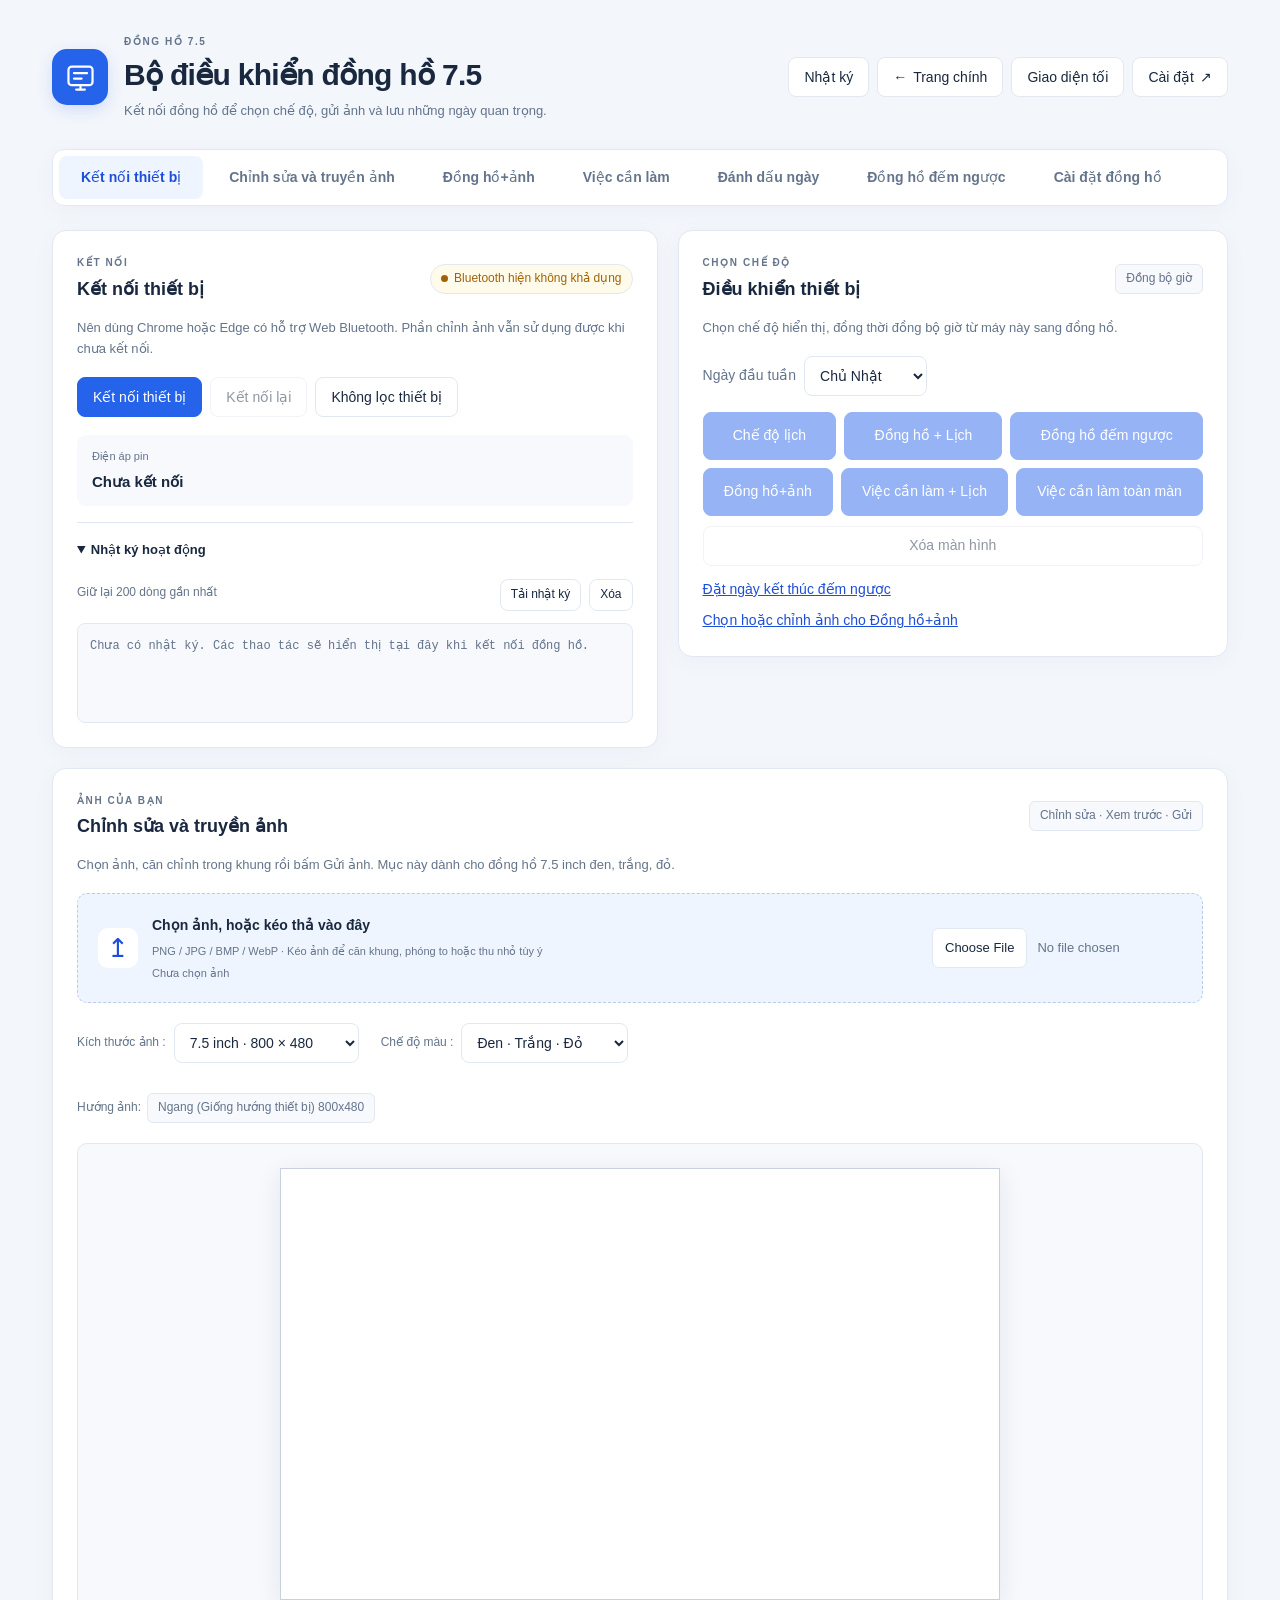
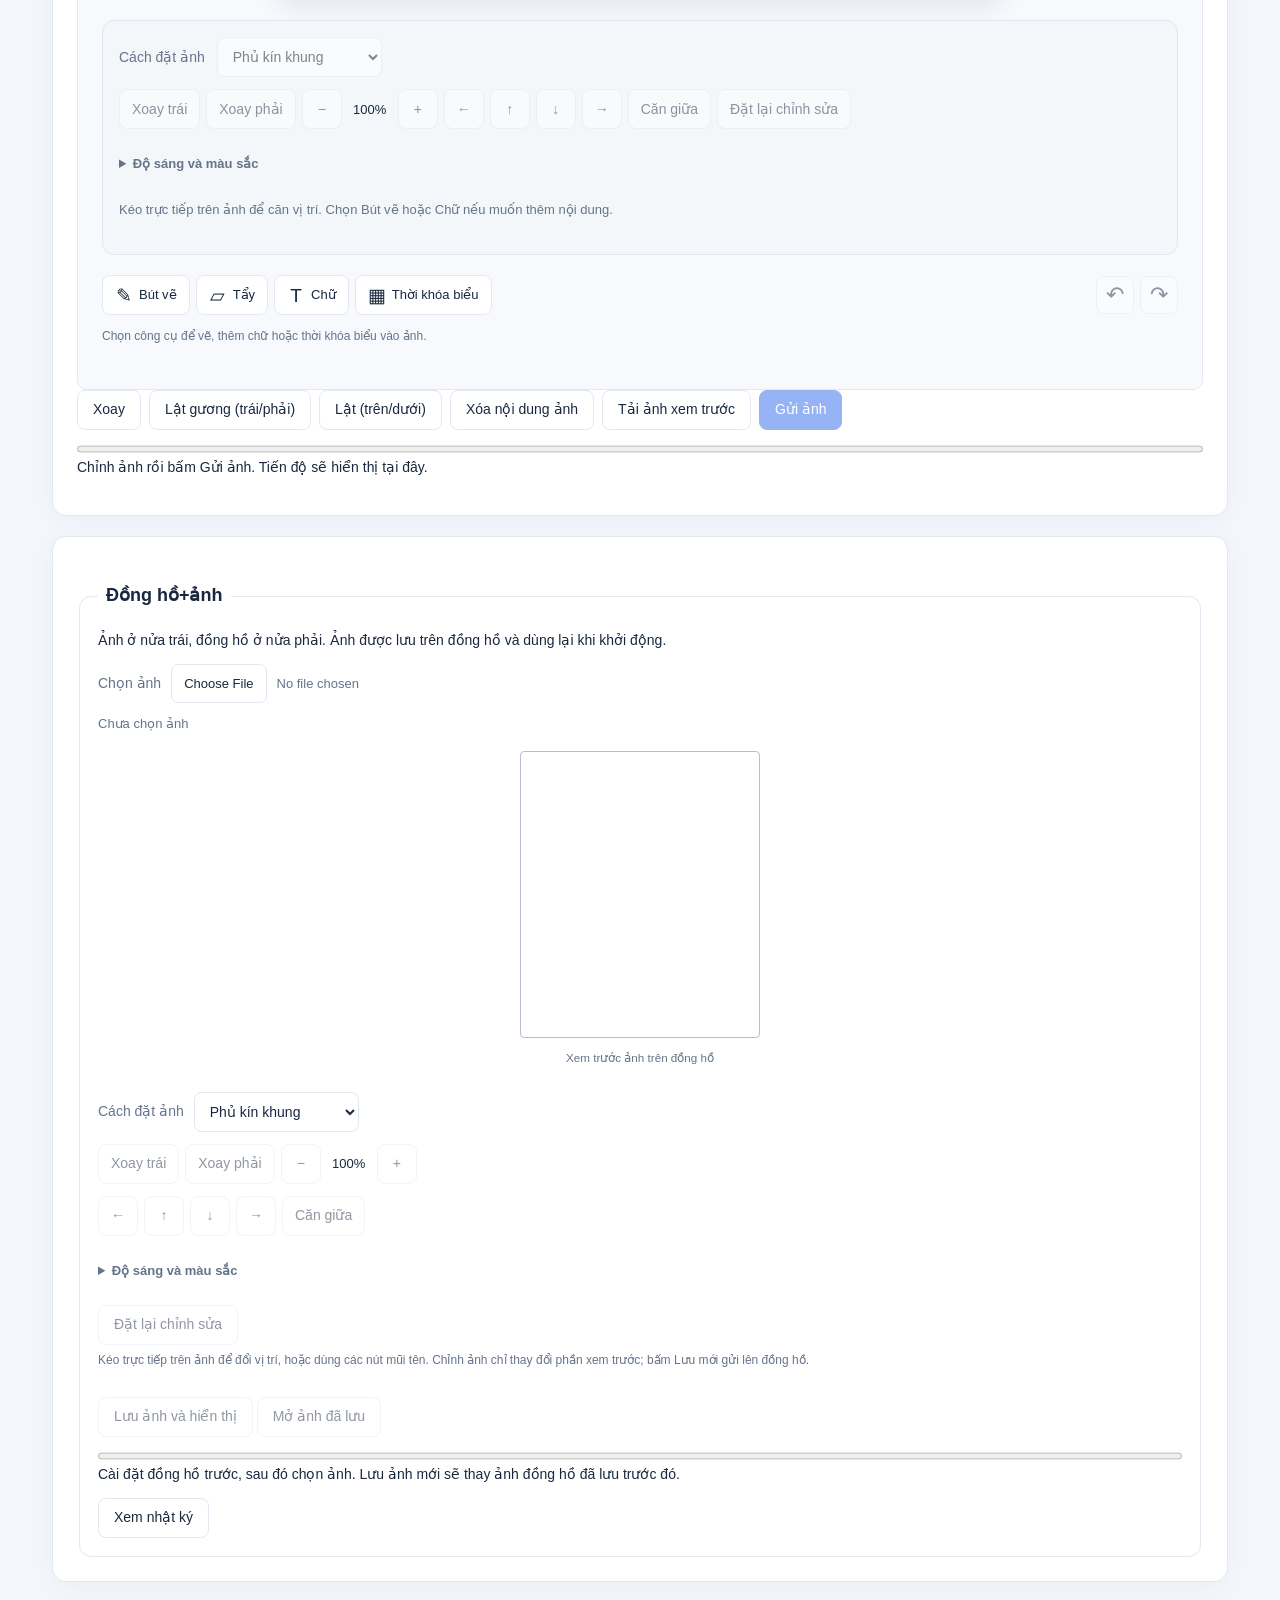
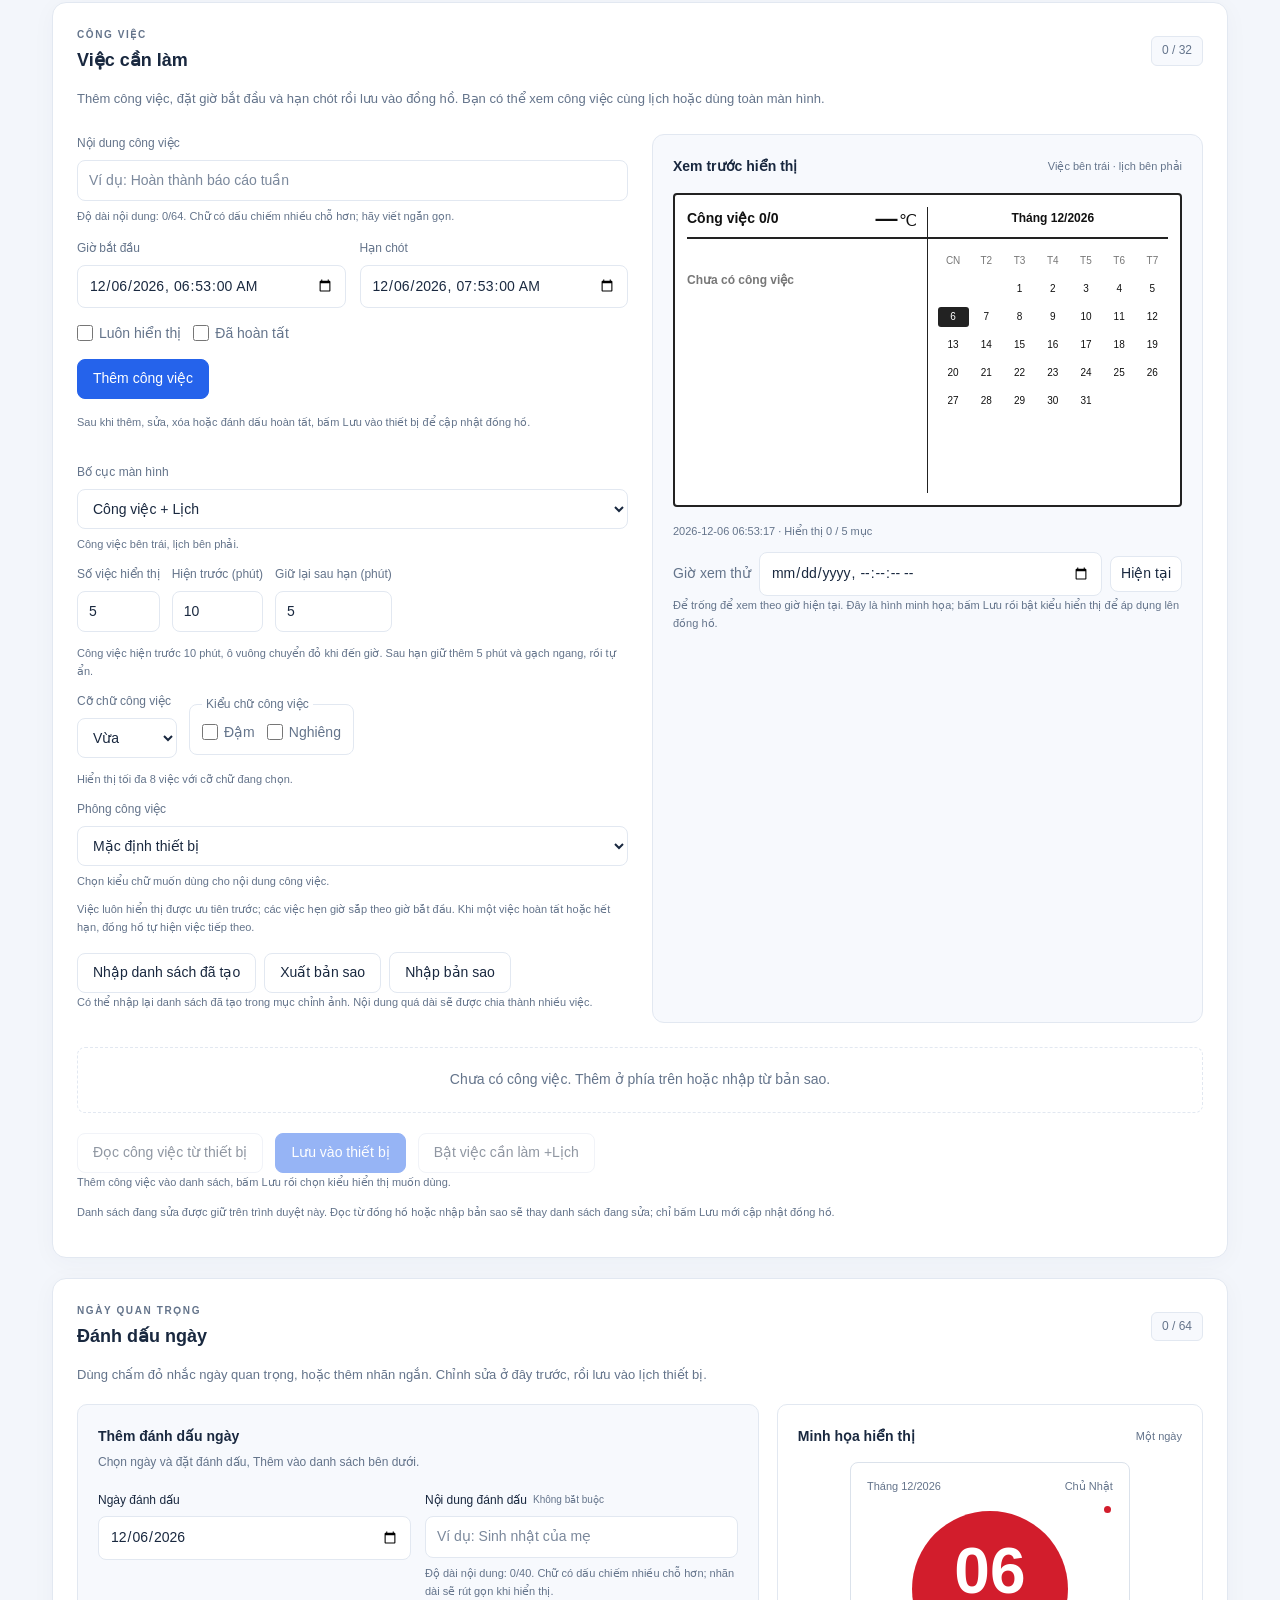
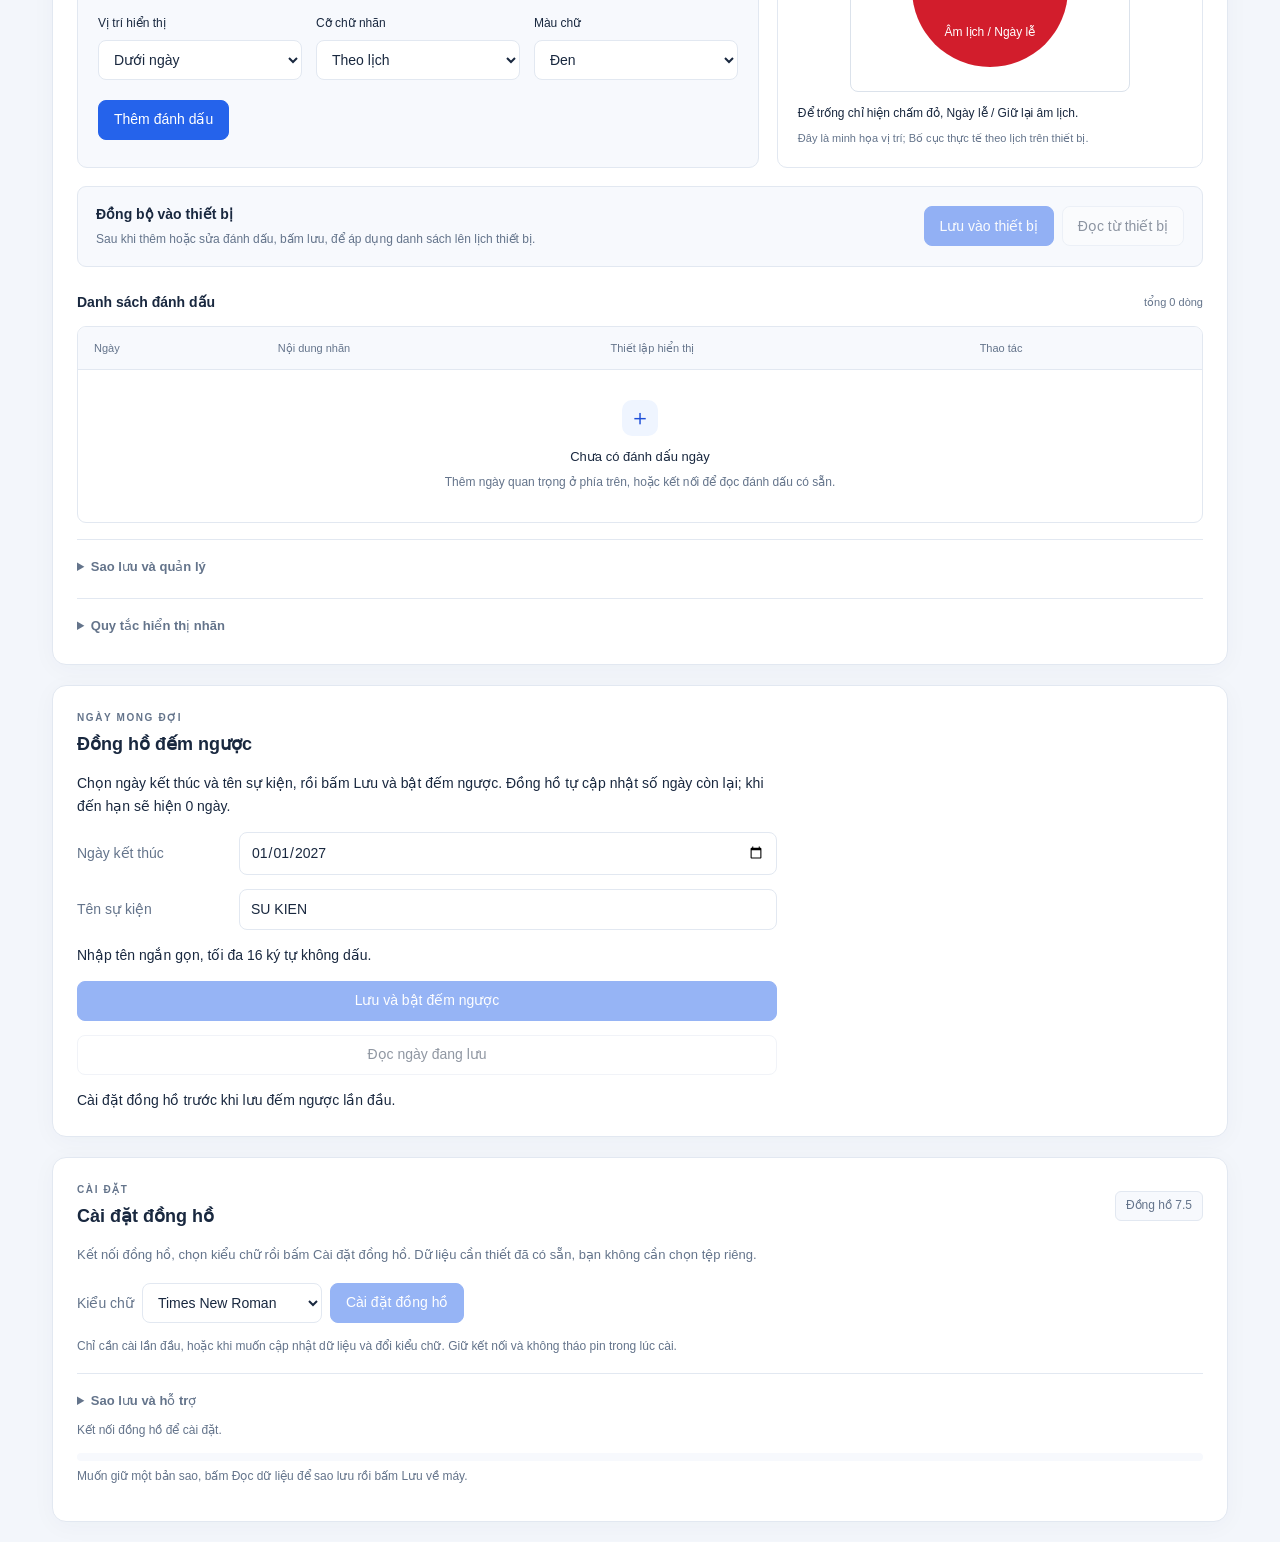
==== clock75/html/index.html @ 7a871973 "Add files via upload" ====
<!doctype html>
<html lang="vi">

<head>
	<script src="js/vi-ui.js?v=original-vi-5.9.3-customer"></script>
	<meta charset="utf-8">
	<meta name="viewport" content="width=device-width, initial-scale=1">
	<title>Bộ điều khiển đồng hồ 7.5</title>
	<link rel="shortcut icon" type="image/png" href="favicon.png">
	<meta name="theme-color" content="#2563eb">
	<link rel="stylesheet" href="css/main.css?v=5.9.8-log">
	<link rel="stylesheet" href="css/photo-clock.css?v=5.9.3">
</head>

<body>
	<a class="skip-link" href="#deviceConnection">Đến phần kết nối thiết bị</a>
	<main class="main console-page">
		<header class="page-header">
			<div class="brand">
				<div class="brand-mark" aria-hidden="true"><svg viewBox="0 0 32 32" fill="none"><rect x="5" y="6" width="22" height="17" rx="3" stroke="currentColor" stroke-width="2"/><path d="M10 12h12M10 17h7M12 27h8M16 23v4" stroke="currentColor" stroke-width="2" stroke-linecap="round"/></svg></div>
				<div><p class="page-kicker">ĐỒNG HỒ 7.5</p><h1>Bộ điều khiển đồng hồ 7.5</h1><p class="page-subtitle">Kết nối đồng hồ để chọn chế độ, gửi ảnh và lưu những ngày quan trọng. </p></div>
			</div>
			<div class="page-actions">
				<button id="openActivityLogButton" type="button" class="secondary" onclick="ConsoleUI.openLog()">Nhật ký</button>
				<button id="openMainPageButton" type="button" class="secondary" onclick="openMainPage()"><span aria-hidden="true">←</span> Trang chính</button>
				<button id="themeToggle" type="button" class="secondary" aria-pressed="false">Giao diện tối</button>
				<button id="openDfuPageButton" type="button" class="secondary" onclick="openDfuPage()">Cài đặt <span aria-hidden="true">↗</span></button>
			</div>
		</header>
		<nav id="workspaceNav" class="workspace-nav" aria-label="Điều hướng">
			<a class="active" href="#deviceConnection" aria-current="location">Kết nối thiết bị</a>
			<a href="#imageWorkspace">Chỉnh sửa và truyền ảnh</a>
			<a href="#photoClockEditor">Đồng hồ+ảnh</a>
			<a href="#todoWorkspace">Việc cần làm</a>
			<a href="#calendarWorkspace">Đánh dấu ngày</a>
			<a href="#countdownWorkspace">Đồng hồ đếm ngược</a>
			<a href="#externalResources">Cài đặt đồng hồ</a>
		</nav>
		<div class="overview-grid">
		<section id="deviceConnection" class="section connection-section" aria-labelledby="connectionHeading">
			<div class="section-heading"><div><p class="section-kicker">KẾT NỐI</p><h2 id="connectionHeading">Kết nối thiết bị</h2></div><span id="connectionBadge" class="connection-badge" data-state="disconnected" role="status"><span class="status-dot" aria-hidden="true"></span><span id="connectionLabel">Chưa kết nối</span></span></div>
			<p id="connectionDetail" class="section-note">Sau khi kết nối Bluetooth, tự đồng bộ giờ và đọc thông tin thiết bị. </p>
			<div class="flex-container">
				<div class="flex-group">
					<button id="connectbutton" type="button" class="primary" onclick="preConnect()">Kết nối thiết bị</button>
					<button id="reconnectbutton" type="button" class="secondary" onclick="reConnect()">Kết nối lại</button>
					<button id="deviceFilterToggle" type="button" class="secondary" onclick="toggleDeviceFilter()">Không lọc thiết bị</button>
				</div>
				<div class="flex-group right debug">
					<label for="epddriver">Bộ điều khiển</label>
					<select id="epddriver" onchange="updateDitcherOptions()">
						<option value="01" data-color="blackWhiteColor" data-size="4.2_400_300">4.2 inch (đen trắng, UC8176)
						</option>
						<option value="03" data-color="threeColor" data-size="4.2_400_300">4.2inch (3 màu , UC8176)</option>
						<option value="04" data-color="blackWhiteColor" data-size="4.2_400_300">4.2 inch (đen trắng, SSD1619)
						</option>
						<option value="02" data-color="threeColor" data-size="4.2_400_300">4.2inch (3 màu , SSD1619)</option>
						<option value="05" data-color="fourColor" data-size="4.2_400_300">4.2inch (4 màu , JD79668)</option>
						<option value="06" data-color="blackWhiteColor" data-size="7.5_800_480">7.5 inch (đen trắng, UC8179)
						</option>
						<option value="07" selected data-color="threeColor" data-size="7.5_800_480">7.5inch (3 màu , UC8179)</option>
						<option value="0c" data-color="fourColor" data-size="7.5_800_480">7.5inch (4 màu , JD79668)</option>
						<option value="08" data-color="blackWhiteColor" data-size="7.5_640_384">7.5 inch độ phân giải thấp (đen trắng, UC8159)
						</option>
						<option value="09" data-color="threeColor" data-size="7.5_640_384">7.5inch độ phân giải thấp (3 màu , UC8159)</option>
						<option value="0a" data-color="blackWhiteColor" data-size="7.5_880_528">7.5 inch HD (đen trắng, SSD1677)
						</option>
						<option value="0b" data-color="threeColor" data-size="7.5_880_528">7.5inch HD (3 màu , SSD1677)</option>
					</select>
				</div>
				<div class="flex-group debug">
					<label for="epdpins">Chân kết nối</label>
					<input id="epdpins" type="text" value="">
					<button id="setDriverbutton" type="button" class="primary" onclick="setDriver()">Xác nhận</button>
				</div>
			</div>
			<div class="device-info">
				<div class="device-metric"><span class="metric-label">Điện áp pin</span><span id="batteryVoltage" class="metric-value">Chưa kết nối</span><span id="batteryWarning" class="device-warning" style="display:none;"></span></div>
				<div class="device-metric debug"><span class="metric-label">Phiên bản phần mềm</span><span id="firmwareVersion" class="metric-value">Chưa kết nối</span></div>
			</div>
			<details id="activityLog" class="help-details connection-log" open><summary>Nhật ký hoạt động</summary><div class="log-toolbar"><span class="dfu-hint">Giữ lại 200 dòng gần nhất</span><div class="flex-group"><button id="exportLogButton" type="button" class="secondary">Tải nhật ký</button><button type="button" class="secondary" onclick="clearLog()">Xóa</button></div></div><div class="log-container" id="log" aria-label="Nhật ký hoạt động"></div></details>
		</section>
		<section id="deviceControls" class="section" aria-labelledby="controlsHeading">
			<div class="section-heading"><div><p class="section-kicker">CHỌN CHẾ ĐỘ</p><h2 id="controlsHeading">Điều khiển thiết bị</h2></div><span class="device-badge">Đồng bộ giờ</span></div>
			<p class="section-note">Chọn chế độ hiển thị, đồng thời đồng bộ giờ từ máy này sang đồng hồ. </p>
			<div class="flex-container">
				<div class="flex-group">
					<label for="weekStart">Ngày đầu tuần</label>
					<select id="weekStart">
						<option value="0" selected>Chủ Nhật</option>
						<option value="1">Thứ Hai</option>
						<option value="2">Thứ Ba</option>
						<option value="3">Thứ Tư</option>
						<option value="4">Thứ Năm</option>
						<option value="5">Thứ Sáu</option>
						<option value="6">Thứ Bảy</option>
					</select>
				</div>
				<div class="flex-group mode-actions">
					<button id="calendarmodebutton" type="button" class="primary" onclick="syncTime(1)">Chế độ lịch</button>
					<button id="clockmodebutton" type="button" class="primary" onclick="syncTime(2)">Đồng hồ + Lịch </button>
					<button id="countdown75ModeButton" type="button" class="primary" onclick="Countdown75.show()" disabled>Đồng hồ đếm ngược</button>
					<button id="photoclockmodebutton" type="button" class="primary" onclick="PhotoClock.show()" disabled>Đồng hồ+ảnh</button>
					<button id="todocalendarmodebutton" type="button" class="primary" onclick="syncTime(4)" disabled>Việc cần làm + Lịch </button>
					<button id="todofullmodebutton" type="button" class="primary" onclick="syncTime(5)" disabled>Việc cần làm toàn màn</button>
					<button id="legacyclockbutton" type="button" class="primary" onclick="syncTimeLegacy()"
						style="display:none;">Đồng hồ toàn màn</button>
					<button id="clearscreenbutton" type="button" class="secondary" onclick="clearScreen()">Xóa màn hình</button>
				</div>
				<div class="flex-group right debug">
					<input type="text" id="cmdTXT" value="" aria-label="Lệnh thiết bị dạng hex" placeholder="Lệnh hex">
					<button id="sendcmdbutton" type="button" class="primary" onclick="sendcmd()">Gửi lệnh</button>
				</div>
			</div>
			<p id="countdown75QuickStatus" class="photo-quick-status" role="status" aria-live="polite"></p>
			<a class="photo-editor-link" href="#countdownWorkspace">Đặt ngày kết thúc đếm ngược</a>
			<p id="photoClockQuickStatus" class="photo-quick-status" role="status" aria-live="polite"></p>
			<a class="photo-editor-link" href="#photoClockEditor">Chọn hoặc chỉnh ảnh cho Đồng hồ+ảnh</a>
		</section>
		</div>
		<section id="imageWorkspace" class="section image-section" aria-labelledby="imageHeading">
			<div class="section-heading"><div><p class="section-kicker">ẢNH CỦA BẠN</p><h2 id="imageHeading">Chỉnh sửa và truyền ảnh</h2></div><span class="device-badge">Chỉnh sửa · Xem trước · Gửi </span></div>
			<p class="section-note">Chọn ảnh, căn chỉnh trong khung rồi bấm Gửi ảnh. Mục này dành cho đồng hồ 7.5 inch đen, trắng, đỏ. </p>
			<div id="imageDropZone" class="image-drop-zone">
				<div class="upload-icon" aria-hidden="true">↥</div><div class="upload-copy"><label for="imageFile">Chọn ảnh, hoặc kéo thả vào đây </label><p>PNG / JPG / BMP / WebP · Kéo ảnh để căn khung, phóng to hoặc thu nhỏ tùy ý </p><p id="imageFileName" role="status">Chưa chọn ảnh</p></div>
				<input type="file" id="imageFile" accept=".png,.jpg,.bmp,.webp,.jpeg" onchange="updateImage()" aria-label="Chọn ảnh cần chỉnh sửa">
			</div>
			<div class="flex-container options">
				<div class="flex-group">
					<label for="canvasSize">Kích thước ảnh :</label>
					<select id="canvasSize" onchange="updateCanvasSize()"><option value="7.5_800_480" selected>7.5 inch · 800 × 480</option></select>
				</div>
				<div class="flex-group">
					<label for="ditherMode">Chế độ màu :</label>
					<select id="ditherMode" onchange="applyDither()"><option value="threeColor" selected>Đen · Trắng · Đỏ</option></select>
				</div>
				<div class="flex-group debug">
					<label for="ditherAlg">Thuật toán tạo hạt :</label>
					<select id="ditherAlg" onchange="applyDither()">
						<option value="floydSteinberg">Floyd-Steinberg</option>
						<option value="atkinson">Atkinson</option>
						<option value="bayer">Bayer</option>
						<option value="stucki">Stucki</option>
						<option value="jarvis">Jarvis-Judice-Ninke</option>
						<option value="none">Không tạo hạt</option>
					</select>
				</div>
				<div class="flex-group debug">
					<label for="ditherStrength">Mức tạo hạt :</label>
					<input type="range" min="0" max="5" step="0.1" value="1.0" id="ditherStrength">
					<label id="ditherStrengthValue">1.0</label>
				</div>
				<div class="flex-group debug">
					<label for="ditherContrast">Độ tương phản :</label>
					<input type="range" min="0.5" max="2" step="0.1" value="1.2" id="ditherContrast">
					<label id="ditherContrastValue">1.2</label>
				</div>
				<button id="resetImageAdjustmentsButton" type="button" class="secondary debug">Đặt lại hiệu ứng</button>
			</div>
			<div class="flex-container options">
				<div class="flex-group debug">
					<label for="mtusize">MTU:</label>
					<input type="number" id="mtusize" value="20" min="0" max="255">
					<label for="interleavedcount">Khoảng xác nhận :</label>
					<input type="number" id="interleavedcount" value="50" min="0" max="500">
				</div>
			</div>
			<div class="status-bar" role="status" aria-live="polite"><b>Trạng thái truyền: </b><span id="status"></span></div>
			<div class="orientation-hint"><b>Hướng ảnh: </b><span id="orientationBadge">Đang nhận diện ...</span></div>
			<div class="canvas-container">
				<div class="canvas-title"></div>
				<canvas id="canvas" width="800" height="480" aria-label="Vùng chỉnh sửa ảnh"></canvas>
				<p id="paint-tool-status" class="paint-tool-status" role="status" aria-live="polite"></p>
			<div class="image75-controls">
				<label for="image75Fit">Cách đặt ảnh <select id="image75Fit" data-image75-edit><option value="cover">Phủ kín khung</option><option value="contain">Giữ toàn bộ ảnh</option></select></label>
				<div class="photo-tool-row" aria-label="Căn chỉnh ảnh">
					<button type="button" data-image75-edit data-image75-action="rotateLeft">Xoay trái</button>
					<button type="button" data-image75-edit data-image75-action="rotateRight">Xoay phải</button>
					<button type="button" data-image75-edit data-image75-action="zoomOut" aria-label="Thu nhỏ">−</button>
					<output id="image75ZoomValue">100%</output>
					<button type="button" data-image75-edit data-image75-action="zoomIn" aria-label="Phóng to">+</button>
					<button type="button" data-image75-edit data-image75-action="left" aria-label="Dịch trái">←</button>
					<button type="button" data-image75-edit data-image75-action="up" aria-label="Dịch lên">↑</button>
					<button type="button" data-image75-edit data-image75-action="down" aria-label="Dịch xuống">↓</button>
					<button type="button" data-image75-edit data-image75-action="right" aria-label="Dịch phải">→</button>
					<button type="button" data-image75-edit data-image75-action="center">Căn giữa</button>
					<button type="button" data-image75-edit data-image75-action="reset">Đặt lại chỉnh sửa</button>
				</div>
				<details class="photo-adjustments"><summary>Độ sáng và màu sắc</summary>
					<label>Độ sáng <input data-image75-edit id="image75Brightness" type="range" min="-100" max="100" value="0"></label>
					<label>Tương phản <input data-image75-edit id="image75Contrast" type="range" min="-100" max="100" value="0"></label>
					<label>Mức nhận màu đỏ <input data-image75-edit id="image75Red" type="range" min="80" max="240" value="120"></label>
					<label>Mức đen / trắng <input data-image75-edit id="image75BW" type="range" min="50" max="220" value="128"></label>
				</details>
				<p id="image75Status" class="section-note" role="status">Kéo trực tiếp trên ảnh để căn vị trí. Chọn Bút vẽ hoặc Chữ nếu muốn thêm nội dung.</p>
			</div>
				<div class="workspace-toolbar">
					<div class="tool-buttons" role="group" aria-label="Công cụ chỉnh sửa">
						<button id="brush-mode" type="button" title="Bút vẽ" class="tool-button" aria-pressed="false"><span aria-hidden="true">✎</span>Bút vẽ</button>
						<button id="eraser-mode" type="button" title="Tẩy" class="tool-button" aria-pressed="false"><span aria-hidden="true">▱</span>Tẩy</button>
						<button id="text-mode" type="button" title="Thêm chữ" class="tool-button" aria-pressed="false"><span aria-hidden="true">T</span>Chữ</button>
						<button id="schedule-mode" type="button" title="Thời khóa biểu" class="tool-button" aria-pressed="false"><span aria-hidden="true">▦</span>Thời khóa biểu</button>
					</div>
					<div class="history-tools" role="group" aria-label="Lịch sử chỉnh sửa">
						<button id="undo-btn" type="button" title="Hoàn tác (Ctrl+Z)" aria-label="Hoàn tác">↶</button>
						<button id="redo-btn" type="button" title="Làm lại (Ctrl+Y)" aria-label="Làm lại">↷</button>
					</div>
				</div>
				<p id="paint-tool-hint" class="paint-tool-hint">Chọn công cụ để bắt đầu, Nội dung ảnh được giữ khi đổi công cụ. </p>
				<div class="tool-panel brush-tools">
					<div class="tool-panel-heading"><div><h3>Bút vẽ và tẩy</h3><p>Kéo trên ảnh để vẽ, bấm để vẽ chấm tròn. tẩy sẽ tô trắng vị trí đi qua. </p></div><span id="brush-preview" class="brush-preview" aria-hidden="true"></span></div>
					<div class="tool-fields">
						<div class="tool-field brush-color-field"><label for="brush-color">Màu bút</label><select id="brush-color"><option value="#000000">Đen</option><option value="#FF0000">Đỏ</option><option value="#FFFF00">Vàng</option><option value="#00FF00">Xanh lá</option><option value="#0000FF">Xanh dương</option><option value="#FFFFFF">Trắng</option></select></div>
						<div class="tool-field brush-size-field"><label for="brush-size">Độ dày bút</label><input type="number" id="brush-size" value="2" min="1" max="100" step="1"></div>
						<div class="tool-field eraser-size-field"><label for="eraser-size">Kích thước tẩy</label><input type="number" id="eraser-size" value="16" min="1" max="100" step="1"></div>
					</div>
					<div class="tool-presets" role="group" aria-label="Cỡ bút nhanh"><span>Cỡ nhanh</span><button type="button" data-brush-size="2">Mảnh · 2</button><button type="button" data-brush-size="6">Vừa · 6</button><button type="button" data-brush-size="16">Dày · 16</button><button type="button" data-brush-size="32">Rộng · 32</button></div>
				</div>
				<div class="tool-panel text-tools">
					<div class="tool-panel-heading"><div><h3>Trình bày chữ</h3><p>Hỗ trợ nhiều dòng. Thêm rồi bấm vào ảnh để đặt chữ, kéo để đổi vị trí; chọn chữ đã có để sửa tiếp. </p></div></div>
					<div class="tool-compose">
						<div class="tool-field tool-content"><label for="text-input">Nội dung chữ</label><textarea id="text-input" rows="3" placeholder="Nhập nội dung, Có thể xuống dòng để nhập nhiều dòng "></textarea></div>
						<div class="tool-fields">
							<div class="tool-field"><label for="font-family">Phông chữ</label><select id="font-family"><option value="Arial">Arial</option><option value="Times New Roman">Times New Roman</option><option value="sans-serif">Chữ không chân</option><option value="serif">Chữ có chân</option><option value="monospace">Chữ đơn cách</option></select></div>
							<div class="tool-field"><label for="font-size">Cỡ chữ</label><input type="number" id="font-size" value="20" min="6" max="100"></div>
							<div class="tool-field"><label for="text-color">Màu chữ</label><select id="text-color"><option value="#000000">Đen</option><option value="#FF0000">Đỏ</option><option value="#FFFF00">Vàng</option><option value="#00FF00">Xanh lá</option><option value="#0000FF">Xanh dương</option><option value="#FFFFFF">Trắng</option></select></div>
							<div class="tool-field"><label for="text-align">Căn lề</label><select id="text-align"><option value="left">Căn trái</option><option value="center">Căn giữa</option><option value="right">Căn phải</option></select></div>
							<div class="tool-field"><label for="text-line-height">Giãn dòng</label><input type="number" id="text-line-height" value="1.35" min="1" max="3" step="0.05"></div>
							<div class="tool-field"><span class="field-label">Kiểu chữ</span><div class="format-buttons"><button id="text-bold" type="button" title="Đậm" aria-pressed="false"><b>B</b></button><button id="text-italic" type="button" title="Nghiêng" aria-pressed="false"><i>I</i></button></div></div>
						</div>
					</div>
					<div class="tool-actions"><button id="add-text-btn" type="button" class="primary">Thêm chữ</button><button id="cancel-text-btn" type="button" class="secondary">Bỏ chọn</button><button id="delete-text-btn" type="button" class="danger" disabled>Xóa chữ</button></div>
				</div>
				<div class="tool-panel schedule-tools">
					<div class="tool-panel-heading"><div><h3>Thời khóa biểu</h3><p>Đặt số ngày và số tiết, rồi bấm ô để điền môn học. Nội dung dài tự xuống dòng, Bảng được căn theo kích thước ảnh. </p></div><span id="schedule-summary" class="device-badge">Chưa tạo</span></div>
					<p id="schedule-status" class="field-hint" role="status" aria-live="polite"></p>
					<div class="tool-fields schedule-config">
						<div class="tool-field wide-field"><label for="schedule-title">Tiêu đề thời khóa biểu</label><input type="text" id="schedule-title" value="Thời khóa biểu" maxlength="40" placeholder="Có thể để trống"></div>
						<div class="tool-field"><label for="schedule-preset">Bố cục thường dùng</label><select id="schedule-preset"><option value="week">Thứ Hai đến thứ Sáu</option><option value="full">Cả tuần</option><option value="custom">Tùy chỉnh</option></select></div>
						<div class="tool-field"><label for="schedule-days">Số ngày mỗi tuần</label><input type="number" id="schedule-days" value="5" min="1" max="7"></div>
						<div class="tool-field"><label for="schedule-classes">Số tiết mỗi ngày</label><input type="number" id="schedule-classes" value="6" min="1" max="12"></div>
						<div class="tool-field"><label for="schedule-font-family">Phông chữ</label><select id="schedule-font-family"><option value="Arial">Arial</option><option value="Times New Roman">Times New Roman</option><option value="sans-serif">Chữ không chân</option><option value="serif">Chữ có chân</option><option value="monospace">Chữ đơn cách</option></select></div>
						<div class="tool-field"><label for="schedule-font-size">Cỡ chữ</label><input type="number" id="schedule-font-size" value="12" min="6" max="32"></div>
						<div class="tool-field"><label for="schedule-color">Màu chữ</label><select id="schedule-color"><option value="#000000">Đen</option><option value="#FF0000">Đỏ</option><option value="#0000FF">Xanh dương</option></select></div>
					</div>
					<div class="tool-actions"><button id="create-schedule-btn" type="button" class="primary">Tạo / Cập nhật thời khóa biểu </button><button id="schedule-fit-btn" type="button" class="secondary">Vừa khung ảnh</button><button id="schedule-example-btn" type="button" class="secondary">Điền mẫu</button><button id="schedule-clear-btn" type="button" class="secondary">Xóa các môn</button><button id="schedule-remove-btn" type="button" class="danger" disabled>Bỏ thời khóa biểu</button></div>
					<div id="schedule-cell-editor" class="schedule-cell-editor" hidden>
						<div class="tool-field"><label id="schedule-cell-label" for="schedule-input">Sửa môn học</label><textarea id="schedule-input" rows="3" placeholder="Tên môn học &#10;Phòng học / Giáo viên "></textarea></div>
						<div class="tool-actions"><button id="schedule-input-confirm-btn" type="button" class="primary">Lưu ô</button><button id="schedule-input-cancel-btn" type="button" class="secondary">Hủy</button><button id="schedule-font-increase-btn" type="button" title="Tăng cỡ chữ ô được chọn">A+</button><button id="schedule-font-decrease-btn" type="button" title="Giảm cỡ chữ ô được chọn">A−</button></div>
					</div>
					<details class="tool-details"><summary>Điền nhiều ô</summary><p class="field-hint">Sao chép vùng môn học trong bảng rồi dán vào đây: Mỗi dòng tương ứng một tiết, Mỗi cột ngăn bằng Tab phân cách, lần lượt từ thứ Hai đến Chủ Nhật. Nội dung dán cập nhật các ô tương ứng, các ô khác được giữ nguyên. </p><div class="tool-field"><label for="schedule-bulk-input">Nội dung thời khóa biểu</label><textarea id="schedule-bulk-input" rows="5" placeholder="Ngữ văn &#9;Toán &#9;Tiếng Anh &#9;Vật lý &#9;Thể dục &#10;Toán &#9;Tiếng Anh &#9;Ngữ văn &#9;Hóa học &#9;Mỹ thuật " spellcheck="false"></textarea></div><div class="tool-actions"><button id="schedule-bulk-apply-btn" type="button" class="secondary">Điền vào thời khóa biểu</button></div></details>
					<details class="tool-details"><summary>Vị trí và kích thước</summary><div class="tool-actions" role="group" aria-label="Vị trí và kích thước bảng"><button id="schedule-move-up-btn" type="button" title="Dịch lên" aria-label="Dịch bảng lên">↑</button><button id="schedule-move-down-btn" type="button" title="Dịch xuống" aria-label="Dịch bảng xuống">↓</button><button id="schedule-move-left-btn" type="button" title="Dịch trái" aria-label="Dịch bảng trái">←</button><button id="schedule-move-right-btn" type="button" title="Dịch phải" aria-label="Dịch bảng phải">→</button><button id="schedule-zoom-in-btn" type="button">Phóng to</button><button id="schedule-zoom-out-btn" type="button">Thu nhỏ</button></div></details>
				</div>
				<div class="tool-panel crop-tools">
					<div class="tool-panel-heading"><div><h3>Cắt ảnh</h3><p>Kéo ảnh để chỉnh vị trí, dùng con lăn hoặc hai ngón để thu/phóng, bấm hoàn tất khi ảnh phủ kín khung. </p></div></div>
					<div class="tool-actions"><button id="crop-zoom-in" type="button" title="Phóng to" class="secondary">Phóng to</button><button id="crop-zoom-out" type="button" title="Thu nhỏ" class="secondary">Thu nhỏ</button><button id="crop-move-left" type="button" title="Dịch trái" aria-label="Dịch trái">←</button><button id="crop-move-up" type="button" title="Dịch lên" aria-label="Dịch lên">↑</button><button id="crop-move-down" type="button" title="Dịch xuống" aria-label="Dịch xuống">↓</button><button id="crop-move-right" type="button" title="Dịch phải" aria-label="Dịch phải">→</button><button type="button" class="primary" onclick="applyDither()">Hoàn tất cắt ảnh</button></div>
				</div>
			</div>
			<div class="flex-container">
				<div class="flex-group">
					<button type="button" class="secondary" onclick="rotateCanvas()">Xoay</button>
					<button type="button" class="secondary" onclick="mirrorCanvas()">Lật gương (trái/phải )</button>
					<button type="button" class="secondary" onclick="flipCanvas()">Lật (trên/dưới )</button>
					<button type="button" class="secondary" onclick="clearCanvas()">Xóa nội dung ảnh</button>
					<button type="button" class="secondary debug" onclick="downloadDataArray()">Tải mảng dữ liệu</button>
					<button id="downloadPreviewButton" type="button" class="secondary">Tải ảnh xem trước</button>
					<button id="sendimgbutton" type="button" class="primary" onclick="sendimg()">Gửi ảnh</button>
				</div>
			</div>
			<div class="image-transfer-feedback">
				<progress id="imageTransferProgress" max="100" value="0" aria-label="Tiến độ gửi ảnh" style="display:block;width:100%;margin-top:12px"></progress>
				<p id="imageTransferStatus" role="status" aria-live="polite">Chỉnh ảnh rồi bấm Gửi ảnh. Tiến độ sẽ hiển thị tại đây.</p>
			</div>
		</section>
		<section class="section" aria-label="Đồng hồ và ảnh">
			<fieldset id="photoClockEditor"><legend>Đồng hồ+ảnh</legend>
				<p>Ảnh ở nửa trái, đồng hồ ở nửa phải. Ảnh được lưu trên đồng hồ và dùng lại khi khởi động.</p>
				<label>Chọn ảnh <input id="photoClockFile" type="file" accept="image/*"></label>
				<p id="photoClockFileName" class="photo-file-name">Chưa chọn ảnh</p>
				<div class="photo-editor-layout">
					<div class="photo-editor-preview"><canvas id="photoClockCanvas" width="400" height="480" aria-label="Ảnh sẽ hiển thị trên đồng hồ"></canvas><small>Xem trước ảnh trên đồng hồ</small></div>
					<div class="photo-editor-controls">
						<label>Cách đặt ảnh <select id="photoClockFit"><option value="cover">Phủ kín khung</option><option value="contain">Giữ toàn bộ ảnh</option></select></label>
						<div class="photo-tool-row" aria-label="Xoay và phóng ảnh">
							<button type="button" data-photo-edit data-photo-action="rotateLeft">Xoay trái</button>
							<button type="button" data-photo-edit data-photo-action="rotateRight">Xoay phải</button>
							<button type="button" data-photo-edit data-photo-action="zoomOut" aria-label="Thu nhỏ ảnh">−</button>
							<output id="photoClockZoomValue" aria-label="Mức phóng ảnh">100%</output>
							<button type="button" data-photo-edit data-photo-action="zoomIn" aria-label="Phóng to ảnh">+</button>
						</div>
						<div class="photo-tool-row" aria-label="Di chuyển ảnh">
							<button type="button" data-photo-edit data-photo-action="left" aria-label="Dịch ảnh sang trái">←</button>
							<button type="button" data-photo-edit data-photo-action="up" aria-label="Dịch ảnh lên">↑</button>
							<button type="button" data-photo-edit data-photo-action="down" aria-label="Dịch ảnh xuống">↓</button>
							<button type="button" data-photo-edit data-photo-action="right" aria-label="Dịch ảnh sang phải">→</button>
							<button type="button" data-photo-edit data-photo-action="center">Căn giữa</button>
						</div>
						<details class="photo-adjustments"><summary>Độ sáng và màu sắc</summary>
							<label for="photoClockBrightness">Độ sáng<input data-photo-edit id="photoClockBrightness" type="range" min="-100" max="100" value="0"></label>
							<label for="photoClockContrast">Tương phản<input data-photo-edit id="photoClockContrast" type="range" min="-100" max="100" value="0"></label>
							<label for="photoClockRed">Mức nhận màu đỏ<input data-photo-edit id="photoClockRed" type="range" min="80" max="240" value="120"></label>
							<label for="photoClockBW">Mức đen / trắng<input data-photo-edit id="photoClockBW" type="range" min="50" max="220" value="128"></label>
						</details>
						<button type="button" data-photo-edit data-photo-action="reset" class="secondary">Đặt lại chỉnh sửa</button>
						<p class="dfu-hint">Kéo trực tiếp trên ảnh để đổi vị trí, hoặc dùng các nút mũi tên. Chỉnh ảnh chỉ thay đổi phần xem trước; bấm Lưu mới gửi lên đồng hồ.</p>
					</div>
				</div>
				<button id="photoClockSave" type="button" onclick="PhotoClock.upload()">Lưu ảnh và hiển thị</button>
				<button id="photoClockShow" type="button" onclick="PhotoClock.show()">Mở ảnh đã lưu</button>
				<progress id="photoClockProgress" value="0" max="1" style="display:block;width:100%;margin-top:12px"></progress>
				<p id="photoClockStatus" role="status">Cài đặt đồng hồ trước, sau đó chọn ảnh. Lưu ảnh mới sẽ thay ảnh đồng hồ đã lưu trước đó.</p>
				<button type="button" class="secondary" onclick="ConsoleUI.openLog()">Xem nhật ký</button>
			</fieldset>
		</section>
		<section id="todoWorkspace" class="section" aria-labelledby="todoCalendarHeading">
			<div class="section-heading"><div><p class="section-kicker">CÔNG VIỆC</p><h2 id="todoCalendarHeading">Việc cần làm</h2></div><span id="todoCalendarCount" class="device-badge">0 / 32</span></div>
			<p class="section-note">Thêm công việc, đặt giờ bắt đầu và hạn chót rồi lưu vào đồng hồ. Bạn có thể xem công việc cùng lịch hoặc dùng toàn màn hình. </p>
			<div class="todo-calendar-workbench">
				<div class="todo-calendar-editor">
					<form id="todoCalendarForm" class="todo-calendar-form">
						<div class="field todo-calendar-text-field"><label for="todoCalendarText">Nội dung công việc</label><input id="todoCalendarText" type="text" placeholder="Ví dụ: Hoàn thành báo cáo tuần " aria-describedby="todoCalendarTextHint"><span id="todoCalendarTextHint" class="field-hint" aria-live="polite">Độ dài nội dung: 0/64. Chữ có dấu chiếm nhiều chỗ hơn. </span></div>
						<div class="field"><label for="todoCalendarStart">Giờ bắt đầu</label><input id="todoCalendarStart" type="datetime-local" min="2000-01-01T00:00" max="2099-12-31T23:59:59" step="1"></div>
						<div class="field"><label for="todoCalendarEnd">Hạn chót</label><input id="todoCalendarEnd" type="datetime-local" min="2000-01-01T00:00" max="2099-12-31T23:59:59" step="1"></div>
						<div class="todo-calendar-flags"><label><input id="todoCalendarResident" type="checkbox"> Luôn hiển thị</label><label><input id="todoCalendarCompleted" type="checkbox"> Đã hoàn tất</label></div>
						<div class="todo-calendar-edit-actions"><button id="todoCalendarSubmit" type="submit" class="primary">Thêm công việc</button><button id="todoCalendarCancel" type="button" class="secondary" hidden>Hủy sửa</button></div>
						<p class="field-hint todo-calendar-text-field">Sau khi thêm, sửa, xóa hoặc đánh dấu hoàn tất, bấm Lưu vào thiết bị để cập nhật đồng hồ. </p>
					</form>
					<div class="todo-calendar-options">
						<div class="field todo-calendar-layout-field"><label for="todoCalendarLayout">Bố cục màn hình</label><select id="todoCalendarLayout" aria-describedby="todoCalendarLayoutHint"><option value="4" selected>Công việc + Lịch </option><option value="5">Việc cần làm toàn màn</option></select><span id="todoCalendarLayoutHint" class="field-hint">Công việc bên trái, lịch bên phải. </span></div>
						<div class="field"><label for="todoCalendarLimit">Số việc hiển thị</label><input id="todoCalendarLimit" type="number" min="1" max="8" step="1" value="5"></div>
						<div class="field"><label for="todoCalendarLeadMinutes">Hiện trước （phút ）</label><input id="todoCalendarLeadMinutes" type="number" min="0" max="1440" step="1" value="10" aria-describedby="todoCalendarTimingHint"></div>
						<div class="field"><label for="todoCalendarRetainMinutes">Giữ lại sau hạn （phút ）</label><input id="todoCalendarRetainMinutes" type="number" min="0" max="1440" step="1" value="5" aria-describedby="todoCalendarTimingHint"></div>
						<span id="todoCalendarTimingHint" class="field-hint todo-calendar-size-hint">Mặc định hiện trước 10 phút, ô vuông chuyển đỏ khi đến giờ; Sau hạn giữ lại 5 phút và gạch ngang, rồi tự ẩn.  </span>
						<div class="field"><label for="todoCalendarFontSize">Cỡ chữ công việc</label><select id="todoCalendarFontSize" aria-describedby="todoCalendarFontSizeHint"><option value="9">Nhỏ</option><option value="12" selected>Vừa</option><option value="16">Cỡ 16</option><option value="20">Cỡ 20</option><option value="24">Cỡ 24</option><option value="32">Cỡ 32</option></select></div>
						<fieldset class="todo-calendar-font-style"><legend>Kiểu chữ công việc</legend><label><input id="todoCalendarFontBold" type="checkbox"> Đậm</label><label><input id="todoCalendarFontItalic" type="checkbox"> Nghiêng</label></fieldset>
						<span id="todoCalendarFontSizeHint" class="field-hint todo-calendar-size-hint">Chọn cỡ chữ phù hợp để dễ đọc công việc. </span>
						<div class="field todo-calendar-font-field"><label for="todoCalendarFontFamily">Phông công việc</label><select id="todoCalendarFontFamily" aria-describedby="todoCalendarFontHint"><option value="">Mặc định thiết bị</option></select><span id="todoCalendarFontHint" class="field-hint">Chọn kiểu chữ muốn dùng cho nội dung công việc. </span></div>
					</div>
					<p class="field-hint">Việc luôn hiển thị được ưu tiên trước; các việc hẹn giờ sắp theo giờ bắt đầu. Khi một việc hoàn tất hoặc hết hạn, đồng hồ tự hiện việc tiếp theo. </p>
					<div class="todo-calendar-local-actions"><button id="todoCalendarImportPaint" type="button" class="secondary">Nhập danh sách đã tạo</button><button id="todoCalendarExport" type="button" class="secondary">Xuất bản sao</button><label class="todo-calendar-import-label" for="todoCalendarImport">Nhập bản sao<input id="todoCalendarImport" type="file" accept=".json,application/json"></label></div>
					<p class="field-hint">Có thể nhập lại danh sách đã tạo trong mục chỉnh ảnh. Nội dung quá dài sẽ được chia thành nhiều việc. </p>
				</div>
				<aside class="todo-calendar-preview" aria-labelledby="todoCalendarPreviewHeading">
					<div class="annotation-preview-heading"><h3 id="todoCalendarPreviewHeading">Xem trước hiển thị</h3><span id="todoCalendarPreviewLayout">Việc bên trái · lịch bên phải </span></div>
					<div id="todoCalendarPreviewScreen" class="todo-calendar-screen" data-layout="split"><div class="todo-calendar-preview-left"><div class="todo-calendar-preview-header"><strong id="todoCalendarPreviewTitle" class="todo-calendar-preview-title">TODO 0/0</strong><span id="todoCalendarPreviewTemperature" class="todo-calendar-preview-temperature" aria-label="Chưa biết nhiệt độ thiết bị"><span class="todo-calendar-temperature-value">—</span><span class="todo-calendar-temperature-unit">℃</span></span></div><div id="todoCalendarPreviewItems" class="todo-calendar-preview-items" data-font="12"></div></div><div id="todoCalendarPreviewCalendar" class="todo-calendar-preview-calendar" aria-label="Xem trước lịch"></div></div>
					<p id="todoCalendarPreviewSummary" class="field-hint" aria-live="polite"></p>
					<div class="todo-calendar-preview-controls"><label for="todoCalendarPreviewTime">Giờ xem thử</label><input id="todoCalendarPreviewTime" type="datetime-local" step="1" min="2000-01-01T00:00" max="2099-12-31T23:59:59"><button id="todoCalendarPreviewNow" type="button" class="secondary">Hiện tại</button></div>
					<p class="field-hint">Để trống để xem theo giờ hiện tại. Đây là hình minh họa; bấm Lưu rồi bật kiểu hiển thị để áp dụng lên đồng hồ. </p>
				</aside>
			</div>
			<div id="todoCalendarList" class="todo-calendar-list" aria-label="Sửa công việc hẹn giờ"></div>
			<div class="todo-calendar-device-actions"><button id="todoCalendarRead" type="button" class="secondary" data-device-operation disabled>Đọc công việc từ thiết bị</button><button id="todoCalendarSave" type="button" class="primary" data-device-operation disabled>Lưu vào thiết bị</button><button id="todoCalendarActivate" type="button" class="secondary" data-device-operation disabled>Bật việc cần làm +Lịch </button></div>
			<p class="field-hint">Thêm công việc vào danh sách, bấm Lưu rồi chọn kiểu hiển thị muốn dùng. </p>
			<p id="todoCalendarStatus" class="field-hint" role="status" aria-live="polite">Danh sách đang sửa được giữ trên trình duyệt này. Đọc từ đồng hồ hoặc nhập bản sao sẽ thay danh sách đang sửa; chỉ bấm Lưu mới cập nhật đồng hồ. </p>
		</section>
		<section id="calendarWorkspace" class="section" aria-labelledby="calendarHeading">
			<div class="section-heading"><div><p class="section-kicker">NGÀY QUAN TRỌNG</p><h2 id="calendarHeading">Đánh dấu ngày</h2></div><span id="calendarAnnotationCount" class="device-badge">0 / 64</span></div>
			<p class="section-note">Dùng chấm đỏ nhắc ngày quan trọng, hoặc thêm nhãn ngắn. Chỉnh sửa ở đây trước, rồi lưu vào lịch thiết bị. </p>
			<div class="annotation-workbench">
				<div class="annotation-editor">
					<div class="annotation-panel-heading"><h3 id="calendarAnnotationEditorTitle">Thêm đánh dấu</h3><p id="calendarAnnotationEditorNote">Mỗi ngày chỉ có một đánh dấu, Thêm lại để cập nhật nội dung. </p></div>
					<div class="annotation-form">
						<div class="field"><label for="calendarAnnotationDate">Ngày đánh dấu</label><input id="calendarAnnotationDate" type="date" min="2000-01-01" max="2099-12-31"></div>
						<div class="field label-field"><label for="calendarAnnotationLabel">Nội dung đánh dấu <span class="label-optional">Không bắt buộc</span></label><input id="calendarAnnotationLabel" type="text" placeholder="Ví dụ: Sinh nhật của mẹ" aria-describedby="calendarAnnotationLabelHint"><span id="calendarAnnotationLabelHint" class="field-hint" aria-live="polite">Độ dài nội dung: 0/40. Nhãn dài sẽ rút gọn để vừa ô lịch.</span></div>
						<div class="field"><label for="calendarAnnotationPosition">Vị trí hiển thị</label><select id="calendarAnnotationPosition"><option value="0" selected>Dưới ngày</option><option value="1">Góc trên bên phải</option></select></div>
						<div class="field"><label for="calendarAnnotationFontSize">Cỡ chữ nhãn</label><select id="calendarAnnotationFontSize"><option value="0" selected>Theo lịch</option><option value="9">Nhỏ</option><option value="12">Lớn</option></select></div>
						<div class="field"><label for="calendarAnnotationColor">Màu chữ</label><select id="calendarAnnotationColor" aria-describedby="calendarAnnotationColorHint"><option value="0" selected>Đen</option><option value="1">Trắng</option><option value="2">Đỏ</option></select><span id="calendarAnnotationColorHint" class="field-hint annotation-color-hint" role="status" aria-live="polite" hidden></span></div>
					</div>
					<div class="annotation-edit-actions"><button id="calendarAnnotationSubmit" type="button" class="primary" onclick="CalendarAnnotations.addOrUpdate()">Thêm đánh dấu</button><button id="calendarAnnotationCancel" type="button" class="secondary" onclick="CalendarAnnotations.cancelEdit()" hidden>Hủy sửa</button></div>
				</div>
				<aside id="calendarAnnotationPreview" class="annotation-preview" data-position="below" data-color="black" data-font="follow" data-today="false" aria-labelledby="annotationPreviewHeading">
					<div class="annotation-preview-heading"><h3 id="annotationPreviewHeading">Minh họa hiển thị</h3><span>Một ngày</span></div>
					<div class="annotation-day-card" aria-label="Minh họa vị trí nhãn">
						<div class="annotation-day-meta"><span id="calendarAnnotationPreviewMonth">Chọn ngày</span><span id="calendarAnnotationPreviewWeekday"></span></div>
						<div class="annotation-day-content"><strong id="calendarAnnotationPreviewDate" class="annotation-day-number">—</strong><div class="annotation-day-caption"><span id="calendarAnnotationPreviewLabel" class="annotation-preview-label" hidden></span><span id="calendarAnnotationPreviewLunar" class="annotation-preview-lunar">Âm lịch / Ngày lễ </span></div></div>
						<span id="calendarAnnotationPreviewDot" class="annotation-preview-dot" aria-label="Chấm đỏ"></span>
					</div>
					<p id="calendarAnnotationPreviewNote" class="annotation-preview-note">Khi để nhãn trống, chỉ hiện chấm đỏ. </p>
					<p class="annotation-preview-caption">Đây là minh họa vị trí; Bố cục thực tế theo lịch trên thiết bị. </p>
				</aside>
			</div>
			<p id="calendarAnnotationStatus" class="annotation-status" role="status" aria-live="polite"></p>
			<div class="annotation-device-panel">
				<div><h3>Đồng bộ vào thiết bị</h3><p>Sau khi thêm hoặc sửa đánh dấu, bấm lưu, để áp dụng danh sách lên lịch thiết bị. </p></div>
				<div class="annotation-device-actions"><button data-device-operation type="button" class="primary" onclick="CalendarAnnotations.save()">Lưu vào thiết bị</button><button data-device-operation type="button" class="secondary" onclick="CalendarAnnotations.loadFromDevice()">Đọc từ thiết bị</button></div>
			</div>
			<div class="annotation-list-heading"><h3>Danh sách đánh dấu</h3><span id="calendarAnnotationsSummary">Chưa có đánh dấu</span></div>
			<div class="table-scroll annotation-list" tabindex="0" role="region" aria-label="Danh sách đánh dấu ngày">
				<table class="anno-table"><caption class="sr-only">Các ngày đã đánh dấu</caption><thead><tr><th scope="col">Ngày</th><th scope="col">Nội dung nhãn</th><th scope="col">Thiết lập hiển thị</th><th scope="col">Thao tác</th></tr></thead><tbody id="calendarAnnotationsList"></tbody></table>
			</div>
			<details class="help-details annotation-management"><summary>Sao lưu và quản lý</summary><p class="dfu-hint">Lưu một bản sao trước khi đổi thiết bị hoặc cài lại đồng hồ. </p><div class="annotation-management-actions"><button data-device-operation type="button" class="secondary" onclick="exportMigrationBundle()">Tải bản sao lưu</button><button data-device-operation type="button" class="danger" onclick="CalendarAnnotations.clearDevice()">Xóa đánh dấu trên thiết bị</button></div></details>
			<details class="help-details annotation-rules"><summary>Quy tắc hiển thị nhãn</summary><ul><li>Viết tên ngắn gọn để dễ đọc trong ô lịch. Bộ đếm bên cạnh giúp kiểm tra độ dài trước khi lưu. </li><li>Nhãn dưới ngày thay dòng âm lịch hoặc ngày lễ và hiện chấm đỏ. </li><li>Nhãn góc trên phải giữ dòng ngày lễ và âm lịch; để trống chỉ hiện chấm đỏ. </li><li>Ngày hiện tại có nền đỏ phía dưới: nên dùng chữ trắng hoặc đen. Chữ trắng trên nền trắng có thể khó nhìn. </li></ul><p class="dfu-hint">Danh sách tự đọc sau khi kết nối. Có thể lưu tối đa 64 ngày; tên quá dài sẽ được rút gọn để vừa ô lịch. </p></details>
		</section>
		<section id="countdownWorkspace" class="section" aria-labelledby="countdownHeading">
			<div class="section-heading"><div><p class="section-kicker">NGÀY MONG ĐỢI</p><h2 id="countdownHeading">Đồng hồ đếm ngược</h2></div></div>
			<div class="countdown-settings">
				<p>Chọn ngày kết thúc và tên sự kiện, rồi bấm Lưu và bật đếm ngược. Đồng hồ tự cập nhật số ngày còn lại; khi đến hạn sẽ hiện 0 ngày.</p>
				<label>Ngày kết thúc <input id="countdown75Date" type="date" min="2000-01-01" max="2099-12-31" value="2027-01-01"></label>
				<label>Tên sự kiện <input id="countdown75Label" type="text" maxlength="16" value="SU KIEN" placeholder="TET 2027"></label>
				<p>Nhập tên ngắn gọn, tối đa 16 ký tự không dấu.</p>
				<button id="countdown75Save" type="button" class="primary" onclick="Countdown75.apply()">Lưu và bật đếm ngược</button>
				<button id="countdown75Read" type="button" class="secondary" onclick="Countdown75.load()">Đọc ngày đang lưu</button>
				<p id="countdown75Status" role="status">Cài đặt đồng hồ trước khi lưu đếm ngược lần đầu.</p>
			</div>
		</section>
		<section id="externalResources" class="section">
			<div class="section-heading"><div><p class="section-kicker">CÀI ĐẶT</p><h2>Cài đặt đồng hồ</h2></div><span class="device-badge">Đồng hồ 7.5</span></div>
			<p class="section-note">Kết nối đồng hồ, chọn kiểu chữ rồi bấm Cài đặt đồng hồ. Dữ liệu cần thiết đã có sẵn, bạn không cần chọn tệp riêng.</p>
			<div class="external-resource-actions">
				<label for="resourceVietnameseFamily">Kiểu chữ</label>
				<select id="resourceVietnameseFamily"><option value="times">Times New Roman</option><option value="arial">Arial</option></select>
				<button id="externalResourceInstall" type="button" class="primary" onclick="ClockSetup.install()" disabled>Cài đặt đồng hồ</button>
			</div>
			<p class="dfu-hint">Chỉ cần cài lần đầu, hoặc khi muốn cập nhật dữ liệu và đổi kiểu chữ. Giữ kết nối và không tháo pin trong lúc cài.</p>
			<details class="help-details"><summary>Sao lưu và hỗ trợ</summary>
			<div class="external-resource-actions">
				<label for="externalResourceFolder" class="external-resource-picker debug">Chọn thư mục dữ liệu<input id="externalResourceFolder" class="picker-input" type="file" accept=".ers" multiple webkitdirectory directory aria-label="Chọn thư mục dữ liệu "></label>
				<button id="externalResourceRefresh" type="button" class="secondary" onclick="ExternalResourceInstaller.refresh()" disabled>Kiểm tra dữ liệu</button>
				<button id="externalResourceReadback" type="button" class="secondary" onclick="ExternalResourceInstaller.readback()" disabled>Đọc dữ liệu để sao lưu</button>
				<button id="externalResourceSave" type="button" class="secondary" onclick="ExternalResourceInstaller.saveReadback()" disabled>Lưu về máy</button>
				<button id="externalResourceOffline" type="button" class="secondary" onclick="ExternalResourceInstaller.runOffline()" disabled>Áp dụng và ngắt kết nối</button>
			</div>
			<div class="checkbox-options"><label><input id="externalResourceAutoOffline" type="checkbox" checked> Tự ngắt kết nối sau khi cài xong</label>
			<label><input id="externalResourceForce" type="checkbox"> Cài lại cả dữ liệu đang có</label>
			</div>
			<p class="dfu-hint">Đợi cài đặt hoàn tất trước khi chọn chế độ khác. Đồng hồ vẫn chạy sau khi ngắt kết nối. </p>
			<div id="externalResourceBundle" class="resource-panel resource-bundle-panel debug">
				<div class="resource-panel-heading"><h3>Gói tài nguyên chuẩn bị cài</h3><span class="resource-state">Chưa chọn</span></div>
				<p class="resource-panel-note">Chọn thư mục tài nguyên, hoặc tạo gói trong trình sửa, để xem phiên bản và dung lượng. </p>
			</div>
			<div class="resource-dashboard debug">
				<div id="externalResourceUsage" class="resource-panel flash-panel">
					<div class="resource-panel-heading"><h3>Bộ nhớ đồng hồ</h3><span class="resource-state">Chưa đọc</span></div>
					<div class="flash-metrics">
						<div class="flash-metric"><span class="metric-label">Tổng dung lượng</span><strong class="flash-metric-value">—</strong></div>
						<div class="flash-metric"><span class="metric-label">Dung lượng tài nguyên</span><strong class="flash-metric-value">—</strong></div>
						<div class="flash-metric"><span class="metric-label">Dung lượng còn trống</span><strong class="flash-metric-value">—</strong></div>
					</div>
					<p class="resource-panel-note">Kết nối để đọc dung lượng thực tế; Nạp gói tài nguyên để xem dung lượng dự kiến. </p>
				</div>
				<div id="deviceResourceVersions" class="resource-panel resource-versions-panel">
					<div class="resource-panel-heading"><h3>Phiên bản tài nguyên trên thiết bị</h3><span class="resource-state">Chờ kết nối</span></div>
					<p class="resource-panel-note">Kết nối để xem phiên bản và kết quả kiểm tra các phần, và so với gói chuẩn bị cài. </p>
				</div>
			</div>
			</details>
			<div id="externalResourceStatus" class="dfu-hint" role="status" aria-live="polite">Kết nối đồng hồ để cài đặt.</div>
			<progress id="externalResourceProgress" max="1" value="0" aria-label="Tiến độ cài đặt"></progress>
			<p id="externalResourceReadbackStatus" class="dfu-hint" role="status">Đọc dữ liệu rồi bấm Lưu về máy để giữ một bản sao. </p>
			<details class="resource-editor debug">
				<summary>Chỉnh sửa và tạo tài nguyên</summary>
				<p>Lịch và bố cục được tạo trong web, không cần biên dịch lại phần mềm. Nạp mẫu hoặc thư mục tài nguyên trước, rồi chỉnh sửa JSON; Sau khi tạo có thể cài trực tiếp. Xem trước hiển thị vị trí các thành phần, không thay thế bố cục thực tế trên màn. </p>
				<div class="external-resource-actions">
					<button type="button" onclick="ExternalResourceEditor.loadDefault()">Nạp mẫu mặc định</button>
					<label class="external-resource-picker">Nhập dự án tài nguyên<input id="resourceProjectImport" class="picker-input" type="file" accept=".json" aria-label="Nhập JSON Dự án tài nguyên "></label>
					<button type="button" onclick="ExternalResourceEditor.exportProject()">Xuất toàn bộ dự án</button>
				</div>
				<label for="resourceCalendarSource">Dữ liệu lịch: Ngày lễ, Lịch nghỉ/làm bù, chữ và bảng tính năm </label>
				<p class="dfu-hint">Bộ lịch mặc định: Việt Nam 2025–2027, âm lịch UTC+7. holidays để trống, không có ngày làm bù/nghỉ bù Trung Quốc. Ngày kỷ niệm không đồng nghĩa ngày nghỉ làm. Muốn mở rộng năm phải bổ sung bảng tính lịch tương ứng.</p>
				<textarea id="resourceCalendarSource" rows="12" spellcheck="false" aria-label="Tài nguyên lịch JSON"></textarea>
				<label for="resourceLayoutSource">Bố cục: 19 tọa độ các thành phần cố định, kích thước và ô phông </label>
				<textarea id="resourceLayoutSource" rows="12" spellcheck="false" aria-label="Tài nguyên bố cục JSON"></textarea>
				<div class="external-resource-actions">
					<select id="resourcePreviewMode" aria-label="Chế độ xem trước" onchange="ExternalResourceEditor.preview()"><option value="1">Lịch</option><option value="2">Chia màn</option><option value="3">Đồng hồ</option></select>
					<button type="button" onclick="ExternalResourceEditor.preview()">Xem bố cục</button>
				</div>
				<canvas id="resourceLayoutPreview" width="800" height="480" aria-label="Minh họa bố cục thiết bị"></canvas>
				<details><summary>Thay dữ liệu phông （Không bắt buộc ）</summary>
					<p class="dfu-hint">Không chọn để giữ phông hiện tại. Hỗ trợ dữ liệu có kích thước phù hợp ô phông u8g2 .bin Tệp; TTF/BDF cần chuyển thành dữ liệu điểm ảnh trước. </p>
					<label>Nội dung đậm 20 px <input id="resourceFont0" type="file" accept=".bin"></label>
					<label>Nội dung đậm 24 px <input id="resourceFont1" type="file" accept=".bin"></label>
					<label>Chữ số HELVB18 <input id="resourceFont2" type="file" accept=".bin"></label>
					<label>Tiêu đề đậm 20 px <input id="resourceFont4" type="file" accept=".bin"></label>
					<label>Đậm 24 px <input id="resourceFont5" type="file" accept=".bin"></label>
				</details>
				<div class="external-resource-actions">
					<button type="button" class="primary" onclick="ExternalResourceEditor.generate()">Tạo và đưa vào vùng cài</button>
					<select id="resourceDownloadPart" aria-label="Loại tài nguyên tải về"><option value="5">Lịch</option><option value="6">Bố cục</option><option value="7">Phông chữ</option><option value="1">Bảng phân vùng</option><option value="2">Cấu hình xuất xưởng</option><option value="3">Đánh dấu xuất xưởng</option></select>
					<button type="button" onclick="ExternalResourceEditor.download()">Tải về ERS</button>
				</div>
				<div id="resourceEditorStatus" class="external-resource-message" role="status">Hãy nạp mẫu hoặc chọn thư mục tài nguyên. </div>
			</details>
		</section>
	</main>
	<div id="deviceSelectModal" class="device-modal" style="display:none;">
		<div class="device-modal-content" role="dialog" aria-modal="true" aria-labelledby="deviceModalTitle">
			<div class="device-modal-header">
				<h3 id="deviceModalTitle">Chọn thiết bị Bluetooth</h3>
			</div>
			<div id="deviceModalHint" class="device-modal-hint"></div>
			<div id="deviceModalList" class="device-modal-list"></div>
			<div class="device-modal-actions">
				<button id="deviceModalRefresh" type="button" class="primary">Quét lại</button>
				<button id="deviceModalCancel" type="button" class="secondary">Hủy</button>
			</div>
		</div>
	</div>
	<div id="toast" class="toast-message" role="status" aria-live="polite" style="display:none;"></div>
	<script type="text/javascript" src="js/dithering.js?v=5.9.6"></script>
	<script type="text/javascript" src="js/paint.js?v=5.9.6"></script>
	<script src="js/paint_schedule.js?v=5.9.6"></script>
	<script type="text/javascript" src="js/crop.js?v=20261005a"></script>
	<script type="text/javascript" src="js/ble_transfer.js?v=20260922a"></script>
	<script type="text/javascript" src="js/calendar_annotations.js?v=original-vi-5.9-public"></script>
	<script type="text/javascript" src="js/resource_store.js?v=original-vi-5.3-countdown"></script>
	<script src="js/resource_archive.js?v=20261004a"></script>
	<script type="text/javascript" src="js/resource_builder.js?v=original-vi-5.2-font20"></script>
	<script src="js/font_builder.js?v=original-vi-5.2-font20"></script>
	<script src="js/font_sync.js?v=20261005h"></script>
	<script src="js/todo_sync.js?v=20261005h"></script>
	<script src="resources/bundled-projects.js?v=original-vi-5.3-countdown"></script>
	<script type="text/javascript" src="js/resource_installer.js?v=original-vi-5.9.3-customer"></script>
	<script src="js/todo_calendar.js?v=original-vi-5.9.6"></script>
	<script type="text/javascript" src="js/resource_editor.js?v=original-vi-5.3-countdown"></script>
	<script src="js/clock_setup.js?v=original-vi-4"></script>
	<script src="js/countdown75.js?v=original-vi-5.9.3-customer"></script>
	<script src="../../clock-image-processing.js?v=5.9.7"></script>
	<script src="js/photo_editor.js?v=original-vi-5.9.7"></script>
	<script src="js/photo_clock.js?v=original-vi-5.9.8-log"></script>
	<script type="text/javascript" src="js/console_ui.js?v=5.9.8-log"></script>
	<script src="js/image_transfer_ui.js?v=5.9.6"></script>
	<script type="text/javascript" src="js/main.js?v=original-vi-5.9.6-image"></script>
	<script src="js/image75_editor.js?v=original-vi-5.9.6"></script>
</body>

</html>
---- clock75/html/css/main.css ----
:root {
    color-scheme: light;
    --primary-color: #2563eb;
    --primary-hover: #1d4ed8;
    --text-color: #19283f;
    --muted-color: #64748b;
    --bg-color: #f3f6fb;
    --section-bg: #fff;
    --surface-soft: #f7f9fd;
    --input-bg: #fff;
    --border-color: #e2e8f1;
    --accent-bg: #eff5ff;
    --accent-text: #1d4ed8;
    --success-color: #15803d;
    --success-bg: #f0fdf4;
    --warning-color: #a16207;
    --warning-bg: #fffbeb;
    --error-color: #b91c1c;
    --error-bg: #fef2f2;
    --shadow: 0 4px 24px rgba(32, 56, 85, .035);
}
body.theme-dark {
    color-scheme: dark;
    --primary-color: #3b82f6;
    --primary-hover: #2563eb;
    --text-color: #e5edf9;
    --muted-color: #a1b1c9;
    --bg-color: #101827;
    --section-bg: #192436;
    --surface-soft: #152033;
    --input-bg: #111c2e;
    --border-color: #2d3c53;
    --accent-bg: #1b3155;
    --accent-text: #a9cdff;
    --success-color: #86efac;
    --success-bg: #17352d;
    --warning-color: #fcd34d;
    --warning-bg: #3a3020;
    --error-color: #fca5a5;
    --error-bg: #3e252d;
    --shadow: 0 4px 24px rgba(0, 0, 0, .08);
}
* { box-sizing: border-box; }
html { scroll-behavior: smooth; scroll-padding-top: 100px; }
body { margin: 0; background: var(--bg-color); color: var(--text-color); font: 14px/1.65 -apple-system, BlinkMacSystemFont, "Segoe UI", "PingFang SC", "Microsoft YaHei", sans-serif; touch-action: manipulation; }
a { color: var(--accent-text); }
button, input, select, textarea { font: inherit; }
button, a, input, select, textarea, summary { -webkit-tap-highlight-color: transparent; }
button { display: inline-flex; align-items: center; justify-content: center; gap: 6px; min-height: 40px; padding: 8px 15px; border: 1px solid var(--border-color); border-radius: 8px; background: var(--input-bg); color: var(--text-color); font-weight: 500; line-height: 1.4; cursor: pointer; transition: background .15s, border-color .15s, box-shadow .15s; }
button:hover:not(:disabled) { background: var(--surface-soft); border-color: #a7b9d2; }
button.primary { background: var(--primary-color); border-color: var(--primary-color); color: #fff; }
button.primary:hover:not(:disabled) { background: var(--primary-hover); border-color: var(--primary-hover); }
button.secondary { background: var(--input-bg); color: var(--text-color); }
button.secondary:hover:not(:disabled) { background: var(--accent-bg); border-color: var(--primary-color); color: var(--accent-text); }
button.danger { color: var(--error-color); }
button.danger:hover:not(:disabled) { color: var(--error-color); background: var(--error-bg); border-color: var(--error-color); }
button:disabled { opacity: .48; cursor: not-allowed; }
:where(button, a, input, select, textarea, summary, [tabindex]):focus-visible { outline: 3px solid var(--primary-color); outline-offset: 3px; }
input[type=text], input[type=number], input[type=date], input[type=datetime-local], select, textarea { min-width: 0; max-width: 100%; min-height: 40px; padding: 8px 11px; border: 1px solid var(--border-color); border-radius: 8px; background: var(--input-bg); color: var(--text-color); transition: border-color .15s; }
input::placeholder, textarea::placeholder { color: var(--muted-color); opacity: .85; }
input[type=number] { width: 88px; }
select { padding-right: 28px; }
input:disabled, select:disabled, textarea:disabled { opacity: .55; cursor: not-allowed; }
input[type=range] { width: 140px; max-width: 100%; margin: 0; accent-color: var(--primary-color); }
input[type=checkbox] { width: 16px; height: 16px; margin: 0; accent-color: var(--primary-color); vertical-align: middle; }
input[type=file] { min-width: 0; max-width: 100%; color: var(--muted-color); font-size: 13px; }
input::file-selector-button { margin-right: 10px; padding: 8px 12px; border: 1px solid var(--border-color); border-radius: 7px; background: var(--input-bg); color: var(--text-color); font: inherit; cursor: pointer; }
input::file-selector-button:hover { border-color: var(--primary-color); }
label { color: var(--muted-color); }
textarea { resize: vertical; }
code { border-radius: 4px; padding: 2px 5px; background: var(--accent-bg); color: var(--accent-text); }
h1, h2, h3, p { margin-top: 0; }
h1 { margin-bottom: 4px; font-size: clamp(24px, 3vw, 30px); font-weight: 700; letter-spacing: -.7px; line-height: 1.3; }
h2 { margin-bottom: 0; font-size: 18px; font-weight: 650; line-height: 1.5; }
h3 { margin-bottom: 6px; font-size: 16px; }
p { margin-bottom: 12px; }
[hidden] { display: none !important; }
.main { width: 100%; max-width: 1240px; margin: 0 auto; padding: 0 32px; }
.page-header { display: flex; align-items: center; justify-content: space-between; gap: 24px; margin: 34px 0 28px; }
.brand { display: flex; align-items: center; gap: 16px; }
.brand-mark { display: grid; place-items: center; flex-shrink: 0; width: 56px; height: 56px; border-radius: 15px; background: var(--primary-color); color: white; box-shadow: 0 5px 15px rgba(37, 99, 235, .16); }
.brand-mark svg { width: 35px; height: 35px; }
.page-kicker, .section-kicker { margin: 0 0 4px; font-size: 10px; font-weight: 700; letter-spacing: 1.6px; color: var(--muted-color); }
.page-subtitle { color: var(--muted-color); margin: 6px 0 0; font-size: 13px; }
.page-actions { display: flex; flex-wrap: wrap; gap: 8px; }
.workspace-nav { position: sticky; top: 12px; z-index: 20; display: flex; gap: 4px; padding: 6px; margin-bottom: 24px; border: 1px solid var(--border-color); border-radius: 12px; background: var(--section-bg); box-shadow: var(--shadow); overflow-x: auto; scrollbar-width: none; }
.workspace-nav::-webkit-scrollbar { display: none; }
.workspace-nav a { flex-shrink: 0; padding: 10px 22px; border-radius: 8px; color: var(--muted-color); font-weight: 550; text-decoration: none; }
.workspace-nav a:hover { background: var(--surface-soft); color: var(--text-color); }
.workspace-nav a.active { background: var(--accent-bg); color: var(--accent-text); }
.overview-grid { display: grid; grid-template-columns: 1.1fr 1fr; align-items: start; gap: 20px; }
.section { min-width: 0; background: var(--section-bg); border: 1px solid var(--border-color); border-radius: 14px; padding: 24px; margin-bottom: 20px; box-shadow: var(--shadow); }
.section-heading { display: flex; flex-wrap: wrap; align-items: center; justify-content: space-between; gap: 12px; margin-bottom: 14px; }
.section-heading .section-note { margin: 4px 0 0; }
.section-note { color: var(--muted-color); font-size: 13px; margin-bottom: 18px; }
.flex-container { display: flex; flex-wrap: wrap; align-items: center; gap: 10px; margin-bottom: 12px; }
.flex-group { display: flex; flex-wrap: wrap; align-items: center; gap: 8px; min-width: 0; }
.flex-group.right { margin-left: auto; }
.debug { display: none !important; }
body.debug-mode .debug { display: flex !important; }
.mode-actions { width: 100%; margin-top: 6px; }
.mode-actions button { flex: 1 1 auto; min-height: 48px; }
.mode-actions #clearscreenbutton { flex-basis: 100%; min-height: 40px; margin-top: 2px; }
.connection-badge, .device-badge, #orientationBadge { display: inline-flex; align-items: center; gap: 6px; padding: 4px 10px; border: 1px solid var(--border-color); border-radius: 6px; background: var(--surface-soft); color: var(--muted-color); font-size: 12px; font-weight: 500; }
.connection-badge { border-radius: 999px; }
.status-dot { width: 7px; height: 7px; border-radius: 50%; background: currentColor; }
.connection-badge.is-connected { background: var(--success-bg); color: var(--success-color); border-color: var(--success-color); }
.connection-badge.is-connecting, .connection-badge.is-busy { background: var(--accent-bg); color: var(--accent-text); border-color: var(--primary-color); }
.connection-badge.is-unsupported { color: var(--warning-color); background: var(--warning-bg); }
.device-info { display: flex; flex-wrap: wrap; align-items: center; gap: 12px; margin-top: 18px; }
.device-metric { flex: 1; min-width: 130px; align-self: stretch; padding: 12px 15px; border-radius: 9px; background: var(--surface-soft); }
.metric-label { display: block; color: var(--muted-color); font-size: 11px; margin-bottom: 4px; }
.metric-value { display: block; font-size: 15px; font-weight: 600; font-variant-numeric: tabular-nums; }
.metric-value.low, .device-badge.low, .device-warning { color: var(--error-color); }
.device-warning { display: block; font-size: 12px; }
.help-details { margin-top: 16px; border-top: 1px solid var(--border-color); padding-top: 12px; }
summary { cursor: pointer; color: var(--muted-color); padding: 4px 0; font-size: 13px; font-weight: 550; }
details[open] > summary { margin-bottom: 12px; color: var(--text-color); }
.help-details p:last-child { margin-bottom: 0; }
.log-toolbar { display: flex; flex-wrap: wrap; align-items: center; justify-content: space-between; gap: 8px; margin-bottom: 10px; }
.section-heading .log-toolbar { margin: 0; }
.log-toolbar button { min-height: 32px; padding: 5px 10px; font-size: 12px; }
.log-container { width: 100%; min-height: 100px; max-height: 260px; padding: 12px; background: var(--surface-soft); border: 1px solid var(--border-color); border-radius: 8px; overflow: auto; overflow-wrap: anywhere; font: 12px/1.8 Consolas, "SFMono-Regular", monospace; }
.log-container:empty::before { content: "Chưa có nhật ký. Các thao tác sẽ hiển thị tại đây khi kết nối đồng hồ."; color: var(--muted-color); }
.log-line { padding: 3px 5px; border-left: 2px solid transparent; }
.log-line .time { color: var(--muted-color); margin-right: 8px; white-space: nowrap; }
.log-line .action { color: var(--accent-text); margin-right: 6px; }
.log-warn { color: var(--warning-color); background: var(--warning-bg); border-left-color: var(--warning-color); }
.log-success { color: var(--success-color); background: var(--success-bg); border-left-color: var(--success-color); }
.log-error { color: var(--error-color); background: var(--error-bg); border-left-color: var(--error-color); }
.log-legend { display: flex; flex-wrap: wrap; gap: 8px; margin-bottom: 10px; }
.log-chip { display: inline-flex; align-items: center; gap: 6px; font-size: 11px; padding: 3px 8px; border: 1px solid var(--border-color); border-radius: 5px; }
.log-chip::before { content: ""; width: 6px; height: 6px; border-radius: 50%; background: currentColor; }
.log-chip-info { color: var(--muted-color); }
.log-chip-warn { color: var(--warning-color); }
.log-chip-success { color: var(--success-color); }
.log-chip-error { color: var(--error-color); }
.image-drop-zone { display: flex; flex-wrap: wrap; align-items: center; gap: 14px; padding: 20px; margin-bottom: 20px; border: 1px dashed #b8cbed; border-radius: 10px; background: var(--accent-bg); transition: border-color .15s, box-shadow .15s; }
.image-drop-zone.is-dragging { border: 1px dashed var(--primary-color); box-shadow: inset 0 0 0 2px var(--primary-color); }
.upload-icon { display: grid; place-items: center; width: 40px; height: 40px; border-radius: 10px; background: var(--section-bg); color: var(--accent-text); font-size: 26px; line-height: 1; }
.upload-copy { flex: 1; min-width: 180px; overflow-wrap: anywhere; }
.upload-copy label { color: var(--text-color); font-size: 14px; font-weight: 600; cursor: pointer; }
.upload-copy p { margin: 4px 0 0; font-size: 11px; color: var(--muted-color); }
.image-drop-zone input { width: 250px; }
.options { gap: 14px 22px; }
.options label { font-size: 12px; }
#ditherStrengthValue, #ditherContrastValue { min-width: 26px; color: var(--accent-text); font-variant-numeric: tabular-nums; }
.status-bar { display: none; padding: 12px 16px; margin: 16px 0; border: 1px solid var(--primary-color); border-radius: 8px; background: var(--accent-bg); color: var(--accent-text); overflow-wrap: anywhere; }
#status { font-variant-numeric: tabular-nums; }
.orientation-hint { display: flex; flex-wrap: wrap; align-items: center; gap: 6px; margin: 18px 0 12px; color: var(--muted-color); font-size: 12px; }
.orientation-hint b { font-weight: 500; }
.canvas-container { padding: 24px; margin-top: 20px; border: 1px solid var(--border-color); border-radius: 10px; background-color: var(--surface-soft); background-image: radial-gradient(var(--border-color) .7px, transparent .7px); background-size: 12px 12px; }
.canvas-container canvas { display: block; max-width: 100%; height: auto; margin: 0 auto; border: 1px solid #c8d1df; box-shadow: 0 6px 24px rgba(16, 34, 58, .09); touch-action: none; }
.canvas-container.crop-mode canvas { border: 2px dashed var(--primary-color); cursor: grab; }
.canvas-container.brush-mode canvas, .canvas-container.eraser-mode canvas { cursor: crosshair; }
canvas.text-placement-mode { border: 2px dashed var(--primary-color) !important; cursor: text !important; }
.canvas-title { display: none; color: var(--accent-text); text-align: center; margin-bottom: 12px; font-size: 13px; }
.workspace-toolbar { display: flex; flex-wrap: wrap; align-items: center; justify-content: space-between; gap: 12px; margin-bottom: 12px; }
.tool-buttons, .history-tools { display: flex; flex-wrap: wrap; gap: 6px; }
.tool-buttons { flex: 1; }
.tool-button { min-height: 40px; padding: 8px 12px; font-size: 13px; border-radius: 8px; background: var(--section-bg); white-space: nowrap; }
.tool-button > span { display: inline-flex; align-items: center; justify-content: center; width: 18px; font-size: 19px; line-height: 1; }
.history-tools button { width: 38px; min-height: 38px; padding: 0; font-size: 22px; background: var(--section-bg); }
.tool-button.active, .tool-button.active:hover:not(:disabled) { background: var(--primary-color); color: #fff; border-color: var(--primary-color); }
.paint-tool-hint { margin: 0 0 18px; color: var(--muted-color); font-size: 12px; }
.paint-tool-status { min-height: 0; margin: 12px 0 0; color: var(--accent-text); font-size: 12px; overflow-wrap: anywhere; }
.paint-tool-status:empty { display: none; }
.paint-tool-status.error { color: var(--error-color); }
.tool-panel { min-width: 0; margin-top: 20px; padding: 20px; border: 1px solid var(--border-color); border-radius: 10px; background: var(--section-bg); }
.tool-panel-heading { display: flex; flex-wrap: wrap; align-items: flex-start; justify-content: space-between; gap: 10px; margin-bottom: 18px; }
.tool-panel-heading > div { flex: 1; min-width: 140px; }
.tool-panel-heading h3 { margin: 0 0 4px; font-size: 15px; }
.tool-panel-heading p { margin: 0; color: var(--muted-color); font-size: 12px; }
.tool-panel-heading > .device-badge { max-width: 100%; overflow-wrap: anywhere; }
.tool-fields { display: grid; grid-template-columns: repeat(auto-fit, minmax(116px, 1fr)); align-items: start; gap: 12px; min-width: 0; }
.tool-field { display: flex; flex-direction: column; gap: 6px; min-width: 0; }
.tool-field > label, .tool-field > .field-label { font-size: 12px; }
.tool-field :is(input, select, textarea) { width: 100%; }
.tool-field textarea { line-height: 1.6; min-height: 94px; }
.tool-compose { display: grid; grid-template-columns: minmax(0, 1fr) minmax(0, 1.2fr); gap: 20px; }
.tool-content textarea { flex: 1; min-height: 156px; }
.format-buttons, .tool-actions, .tool-presets { display: flex; flex-wrap: wrap; align-items: center; gap: 8px; }
.format-buttons button { width: 40px; padding: 8px; }
.tool-actions { margin-top: 16px; }
.tool-actions button { font-size: 12px; }
.tool-presets { margin-top: 14px; }
.tool-presets > span { font-size: 12px; color: var(--muted-color); margin-right: 4px; }
.tool-presets button { min-height: 34px; padding: 6px 12px; font-size: 12px; }
.tool-presets button.active { border-color: var(--primary-color); color: var(--accent-text); background: var(--accent-bg); }
.brush-preview { display: block; flex: 0 0 auto; width: var(--brush-size, 24px); height: var(--brush-size, 24px); max-width: 42px; max-height: 42px; border: 1px solid var(--border-color); border-radius: 50%; background: var(--brush-color, #000); margin: 6px; }
.canvas-container.brush-mode .eraser-size-field, .canvas-container.eraser-mode :is(.brush-color-field, .brush-size-field) { display: none; }
.todo-editor-list { margin-top: 20px; }
.todo-editor-list:empty { display: none; }
.todo-editor-empty { padding: 16px; border: 1px dashed var(--border-color); border-radius: 8px; text-align: center; color: var(--muted-color); font-size: 12px; }
.todo-editor-row { display: grid; grid-template-columns: 18px minmax(0, 1fr) auto; align-items: center; gap: 8px; padding: 10px 0; border-bottom: 1px solid var(--border-color); }
.todo-editor-row:last-child { border-bottom: 0; }
.todo-editor-row.selected { border-radius: 6px; background: var(--accent-bg); }
.todo-editor-row input[type=text] { min-height: 36px; padding: 6px 8px; font-size: 12px; }
.todo-editor-row.completed input[type=text] { color: var(--muted-color); text-decoration: line-through; }
.todo-row-actions { display: flex; flex-wrap: wrap; gap: 4px; }
.todo-row-actions button { min-width: 42px; min-height: 32px; padding: 4px 7px; font-size: 12px; white-space: nowrap; }
.todo-calendar-workbench { display: grid; grid-template-columns: minmax(0, 1fr) minmax(0, 1fr); gap: 24px; margin: 24px 0; }
.todo-calendar-form { display: grid; grid-template-columns: repeat(2, minmax(0, 1fr)); gap: 14px; }
.todo-calendar-form .field, .todo-calendar-options .field { display: flex; flex-direction: column; gap: 6px; }
.todo-calendar-text-field, .todo-calendar-flags, .todo-calendar-edit-actions { grid-column: 1 / -1; }
.todo-calendar-flags, .todo-calendar-edit-actions, .todo-calendar-options, .todo-calendar-local-actions, .todo-calendar-device-actions { display: flex; flex-wrap: wrap; align-items: center; gap: 12px; }
.todo-calendar-flags label { display: inline-flex; align-items: center; gap: 6px; }
.todo-calendar-options { margin: 20px 0 10px; }
.todo-calendar-options .todo-calendar-layout-field { flex: 1 1 100%; }
.todo-calendar-options .todo-calendar-font-field { flex: 1 1 100%; }
.todo-calendar-font-style { display: flex; flex-wrap: wrap; align-items: center; gap: 12px; margin: 0; padding: 6px 12px 10px; border: 1px solid var(--border-color); border-radius: 8px; }
.todo-calendar-font-style legend { padding: 0 4px; font-size: 12px; color: var(--muted-color); }
.todo-calendar-font-style label { display: inline-flex; align-items: center; gap: 6px; white-space: nowrap; }
.todo-calendar-size-hint { flex: 1 1 100%; }
.todo-calendar-local-actions { margin-top: 16px; gap: 8px; }
.todo-calendar-import-label { position: relative; display: inline-flex; align-items: center; min-height: 40px; padding: 8px 15px; overflow: hidden; border: 1px solid var(--border-color); border-radius: 8px; color: var(--text-color); cursor: pointer; }
.todo-calendar-import-label:focus-within { outline: 3px solid var(--primary-color); outline-offset: 3px; }
.todo-calendar-import-label input { position: absolute; inset: 0; width: 100%; opacity: 0; cursor: pointer; }
.todo-calendar-preview { min-width: 0; padding: 20px; border: 1px solid var(--border-color); border-radius: 12px; background: var(--surface-soft); }
.todo-calendar-screen { --todo-header-height: 32px; --todo-header-rule: 2px; position: relative; display: grid; grid-template-columns: 1fr 1fr; min-height: 240px; margin: 15px 0; padding: 12px; border: 2px solid #222; border-radius: 4px; background: #fff; color: #111; font-family: 'Microsoft YaHei', sans-serif; }
.todo-calendar-screen::before { content: ''; position: absolute; top: calc(12px + var(--todo-header-height) - var(--todo-header-rule)); left: 12px; right: 12px; height: var(--todo-header-rule); background: #222; pointer-events: none; }
.todo-calendar-preview-left { min-width: 0; padding-right: 10px; border-right: 1px solid #222; }
.todo-calendar-screen[data-layout='full'] { grid-template-columns: minmax(0, 1fr); }
.todo-calendar-screen[data-layout='full'] .todo-calendar-preview-left { padding-right: 0; border-right: 0; }
.todo-calendar-preview-calendar[hidden] { display: none; }
.todo-calendar-preview-header, .todo-calendar-month { box-sizing: border-box; display: flex; align-items: center; height: var(--todo-header-height); margin-bottom: 12px; padding-bottom: 8px; }
.todo-calendar-preview-header { justify-content: space-between; gap: 6px; }
.todo-calendar-preview-title { font-size: var(--todo-title-size, 14px); white-space: nowrap; }
.todo-calendar-preview-temperature { display: inline-flex; align-items: baseline; gap: 1px; white-space: nowrap; font-variant-numeric: tabular-nums; }
.todo-calendar-temperature-value { font: 700 var(--todo-temperature-number-size, 22px)/1 Arial, Helvetica, sans-serif; }
.todo-calendar-temperature-unit { font-size: var(--todo-temperature-unit-size, 16px); line-height: 1; }
.todo-calendar-preview-items { display: flex; flex-direction: column; gap: 0; height: var(--todo-body-height); overflow: hidden; }
.todo-calendar-preview-item { display: flex; align-items: flex-start; gap: 5px; font-size: inherit; position: relative; box-sizing: border-box; flex: 0 0 var(--todo-row-height); min-height: 0; padding-top: 2px; line-height: var(--todo-line-height); }
.todo-calendar-preview-box { position: absolute; top: var(--todo-marker-top); width: var(--todo-marker-size); height: var(--todo-marker-size); border: 1px solid #111; font-size: 0; font-weight: 400; font-style: normal; }
.todo-calendar-preview-box[data-resident='true'] { background: #111; }
.todo-calendar-preview-item[data-phase='active'] .todo-calendar-preview-box, .todo-calendar-preview-item[data-phase='expired'] .todo-calendar-preview-box { border-color: #b91c1c; }
.todo-calendar-preview-item[data-phase='expired'] .todo-calendar-preview-copy > span { text-decoration: line-through; text-decoration-color: #111; text-decoration-style: solid; }
.todo-calendar-preview-copy { min-width: 0; width: 100%; padding-left: var(--todo-copy-inset); }
.todo-calendar-preview-copy > span { display: block; overflow-wrap: anywhere; }
.todo-calendar-preview-copy > span { display: -webkit-box; -webkit-box-orient: vertical; -webkit-line-clamp: 2; overflow: hidden; }
.todo-calendar-preview-items[data-lines='1'] .todo-calendar-preview-copy > span { -webkit-line-clamp: 1; }
.todo-calendar-preview-items[data-lines='2'] .todo-calendar-preview-copy > span { -webkit-line-clamp: 2; }
.todo-calendar-preview-empty { margin: 20px 0; color: #777; font-size: 12px; }
.todo-calendar-preview-calendar { min-width: 0; padding-left: 10px; }
.todo-calendar-month { justify-content: center; font-size: 12px; text-align: center; }
.todo-calendar-grid { display: grid; grid-template-columns: repeat(7, minmax(0, 1fr)); gap: 8px 2px; text-align: center; font-size: 10px; }
.todo-calendar-grid > span { position: relative; min-height: 20px; line-height: 20px; }
.todo-calendar-grid .todo-calendar-weekday { color: #777; }
.todo-calendar-grid .today { border-radius: 3px; background: #222; color: #fff; }
.todo-calendar-grid .annotated::after { content: ''; position: absolute; bottom: -2px; left: calc(50% - 2px); width: 4px; height: 4px; border-radius: 50%; background: #b91c1c; }
.todo-calendar-preview-controls { display: flex; flex-wrap: wrap; align-items: center; gap: 8px; }
.todo-calendar-preview-controls input { flex: 1 1 170px; width: 170px; }
.todo-calendar-preview-controls button { min-height: 36px; padding: 6px 10px; }
.todo-calendar-list { margin: 20px 0; }
.todo-calendar-empty { padding: 20px; border: 1px dashed var(--border-color); border-radius: 8px; text-align: center; color: var(--muted-color); }
.todo-calendar-row { display: grid; grid-template-columns: minmax(0, 1fr) auto auto; gap: 14px; align-items: center; padding: 14px 8px; border-bottom: 1px solid var(--border-color); }
.todo-calendar-row.editing { border-radius: 8px; background: var(--accent-bg); }
.todo-calendar-item-content { display: flex; flex-direction: column; min-width: 0; gap: 4px; }
.todo-calendar-item-content strong { font-size: 14px; font-weight: 500; overflow-wrap: anywhere; }
.todo-calendar-row.completed strong { color: var(--muted-color); text-decoration: line-through; }
.todo-calendar-time { color: var(--muted-color); font-size: 12px; }
.todo-calendar-state { padding: 3px 8px; border-radius: 6px; background: var(--surface-soft); color: var(--muted-color); font-size: 12px; white-space: nowrap; }
.todo-calendar-state[data-state='visible'] { background: var(--success-bg); color: var(--success-color); }
.todo-calendar-actions { display: flex; gap: 6px; }
.todo-calendar-actions button { min-height: 34px; padding: 5px 9px; font-size: 12px; }
#todoCalendarStatus.error, #todoCalendarTextHint.error { color: var(--error-color); }
@media (max-width: 1000px) {
    .todo-calendar-workbench { grid-template-columns: minmax(0, 1fr); }
    .todo-calendar-preview { max-width: 620px; }
}
@media (max-width: 600px) {
    .todo-calendar-form { grid-template-columns: minmax(0, 1fr); }
    .todo-calendar-row { grid-template-columns: minmax(0, 1fr) auto; gap: 10px; }
    .todo-calendar-actions { grid-column: 1 / -1; justify-content: flex-end; }
    .todo-calendar-screen { padding: 8px; }
    .todo-calendar-preview { padding: 12px; }
}
.schedule-config .wide-field { grid-column: span 2; }
.schedule-cell-editor { margin-top: 18px; padding: 16px; border: 1px solid var(--primary-color); border-radius: 8px; background: var(--accent-bg); }
.schedule-cell-editor[hidden] { display: none !important; }
.schedule-cell-editor label { color: var(--accent-text); font-weight: 600; }
.tool-details { margin-top: 18px; border-top: 1px solid var(--border-color); padding-top: 14px; }
.tool-details > summary { cursor: pointer; color: var(--muted-color); font-size: 12px; }
.tool-details[open] > summary { margin-bottom: 12px; color: var(--accent-text); }
.tool-details .field-hint { margin: 0 0 12px; }
#schedule-bulk-input { font-family: Consolas, monospace; tab-size: 6; white-space: pre; }
#schedule-status { margin: 0 0 14px; }
#schedule-status:empty { display: none; }
.brush-tools, .text-tools, .todo-tools, .schedule-tools, .crop-tools { display: none; }
.canvas-container.brush-mode .brush-tools,
.canvas-container.eraser-mode .brush-tools,
.canvas-container.text-mode .text-tools,
.canvas-container.todo-mode .todo-tools,
.canvas-container.schedule-mode .schedule-tools,
.canvas-container.crop-mode .crop-tools { display: block; }
.canvas-container.crop-mode :is(.workspace-toolbar, .paint-tool-hint, .brush-tools, .text-tools, .todo-tools, .schedule-tools) { display: none; }
.annotation-workbench { display: grid; grid-template-columns: minmax(0, 1.6fr) minmax(260px, 1fr); align-items: stretch; gap: 18px; }
.annotation-editor, .annotation-preview { min-width: 0; padding: 20px; border: 1px solid var(--border-color); border-radius: 10px; background: var(--surface-soft); }
.annotation-panel-heading { margin-bottom: 18px; }
.annotation-panel-heading h3, .annotation-preview-heading h3, .annotation-device-panel h3, .annotation-list-heading h3 { margin: 0; font-size: 14px; }
.annotation-panel-heading p { margin: 5px 0 0; color: var(--muted-color); font-size: 12px; }
.annotation-form { display: grid; grid-template-columns: repeat(6, minmax(0, 1fr)); align-items: start; gap: 14px; }
.annotation-form > .field { grid-column: span 2; }
.annotation-form > .field:nth-child(-n+2) { grid-column: span 3; }
.annotation-form label { display: flex; align-items: center; gap: 6px; color: var(--text-color); }
.label-optional { color: var(--muted-color); font-size: 10px; font-weight: 400; }
.annotation-edit-actions { display: flex; flex-wrap: wrap; gap: 8px; margin-top: 20px; }
.annotation-preview { background: var(--section-bg); }
.annotation-preview-heading, .annotation-list-heading { display: flex; flex-wrap: wrap; align-items: center; justify-content: space-between; gap: 8px; }
.annotation-preview-heading { margin-bottom: 14px; }
.annotation-preview-heading > span, .annotation-list-heading > span { color: var(--muted-color); font-size: 11px; }
.annotation-day-card { position: relative; max-width: 280px; margin: 0 auto; padding: 14px 16px 16px; border: 1px solid #dbe2eb; border-radius: 8px; background: #fff; color: #111; text-align: center; }
.annotation-day-meta { display: flex; justify-content: space-between; gap: 8px; color: #64748b; font-size: 11px; }
.annotation-day-content { display: flex; flex-direction: column; align-items: center; justify-content: center; gap: 8px; width: 156px; max-width: 100%; aspect-ratio: 1; margin: 16px auto 8px; border-radius: 50%; }
.annotation-day-number { display: block; margin: 0; font-size: 64px; font-weight: 650; line-height: 1.2; font-variant-numeric: tabular-nums; }
.annotation-preview[data-today=true] .annotation-day-content { background: #d21d2c; }
.annotation-preview[data-today=true] :is(.annotation-day-number, .annotation-preview-lunar) { color: #fff; }
.annotation-preview-dot { position: absolute; top: 43px; right: 18px; width: 7px; height: 7px; border-radius: 50%; background: #d21d2c; }
.annotation-day-caption { min-height: 26px; line-height: 26px; }
.annotation-preview-lunar { color: #64748b; font-size: 12px; }
.annotation-preview-label { color: #111; font-size: 16px; font-weight: 600; line-height: 1.3; overflow-wrap: anywhere; }
.annotation-preview[data-font=small] .annotation-preview-label { font-size: 12px; }
.annotation-preview[data-font=large] .annotation-preview-label { font-size: 20px; }
.annotation-preview[data-color=white] .annotation-preview-label { color: #fff; }
.annotation-preview[data-color=red] .annotation-preview-label { color: #d21d2c; }
.annotation-preview[data-position=corner] .annotation-preview-label { position: absolute; top: 39px; right: 16px; max-width: calc(100% - 32px); }
.annotation-preview[data-position=corner] .annotation-day-content { margin-top: 40px; }
.annotation-color-hint { padding: 7px 9px; border: 1px solid var(--warning-color); border-radius: 6px; background: var(--warning-bg); color: var(--warning-color); }
.annotation-preview-note { margin: 12px 0 5px; color: var(--text-color); font-size: 12px; overflow-wrap: anywhere; }
.annotation-preview-caption { margin: 0; color: var(--muted-color); font-size: 11px; }
.annotation-status { margin: 14px 0 0; padding: 10px 14px; border: 1px solid var(--border-color); border-radius: 8px; background: var(--accent-bg); color: var(--accent-text); font-size: 12px; overflow-wrap: anywhere; }
.annotation-status:empty { display: none; }
.annotation-status.error { background: var(--error-bg); border-color: var(--error-color); color: var(--error-color); }
.annotation-device-panel { display: flex; flex-wrap: wrap; align-items: center; justify-content: space-between; gap: 14px; padding: 16px 18px; margin: 18px 0 24px; border: 1px solid var(--border-color); border-radius: 9px; background: var(--surface-soft); }
.annotation-device-panel > div:first-child { flex: 1 1 260px; min-width: 0; }
.annotation-device-panel p { margin: 4px 0 0; color: var(--muted-color); font-size: 12px; }
.annotation-device-actions, .annotation-management-actions { display: flex; flex-wrap: wrap; gap: 8px; }
.annotation-list-heading { margin-bottom: 12px; }
.field { display: flex; flex-direction: column; gap: 6px; min-width: 0; }
.field > label, .field-label { font-size: 12px; }
.field > input, .field > select { width: 100%; }
.field-hint { font-size: 11px; color: var(--muted-color); }
.table-scroll { overflow-x: auto; border: 1px solid var(--border-color); border-radius: 9px; margin-top: 16px; }
.annotation-list { margin-top: 0; }
.anno-table { width: 100%; border-collapse: collapse; font-size: 13px; }
.anno-table th, .anno-table td { padding: 12px 16px; border-bottom: 1px solid var(--border-color); text-align: left; }
.anno-table th { background: var(--surface-soft); color: var(--muted-color); font-size: 11px; font-weight: 500; white-space: nowrap; }
.anno-table tbody tr:last-child td { border-bottom: 0; }
.anno-table tbody tr:hover { background: var(--accent-bg); }
.anno-table tbody tr.editing { background: var(--accent-bg); }
.annotation-date-cell { width: 150px; white-space: nowrap; }
.annotation-date-cell strong { display: block; font-size: 12px; font-weight: 600; font-variant-numeric: tabular-nums; }
.date-subline { display: block; color: var(--muted-color); font-size: 11px; }
.annotation-list-label { font-weight: 600; overflow-wrap: anywhere; }
.annotation-dot-label { display: inline-flex; align-items: center; gap: 6px; color: var(--muted-color); font-size: 12px; white-space: nowrap; }
.annotation-dot-label::before { content: ''; width: 6px; height: 6px; border-radius: 50%; background: #d21d2c; }
.annotation-chip { display: inline-flex; align-items: center; gap: 5px; padding: 2px 7px; margin: 2px 4px 2px 0; border: 1px solid var(--border-color); border-radius: 5px; background: var(--surface-soft); color: var(--muted-color); font-size: 11px; white-space: nowrap; }
.annotation-color-chip::before { content: ''; width: 6px; height: 6px; border: 1px solid #19283f; border-radius: 50%; background: #19283f; }
.annotation-color-chip[data-color="1"]::before { border-color: #a1b1c9; background: #fff; }
.annotation-color-chip[data-color="2"]::before { border-color: #d21d2c; background: #d21d2c; }
.annotation-actions-cell { width: 140px; white-space: nowrap; }
.anno-table td button { padding: 5px 10px; min-height: 32px; font-size: 12px; }
.anno-table td button + button { margin-left: 6px; }
.anno-table .empty-state { text-align: center; padding: 30px 20px; color: var(--muted-color); white-space: normal; }
.annotation-empty-icon { display: grid; place-items: center; width: 36px; height: 36px; margin: 0 auto 10px; border-radius: 10px; background: var(--accent-bg); color: var(--accent-text); font-size: 22px; }
.empty-state strong { display: block; color: var(--text-color); font-size: 13px; font-weight: 500; }
.empty-state p { margin: 5px 0 0; font-size: 12px; }
.annotation-management .annotation-management-actions { margin-top: 12px; }
.annotation-rules ul { display: grid; gap: 7px; margin: 12px 0; padding-left: 18px; color: var(--muted-color); font-size: 12px; }
.external-resource-actions { display: flex; flex-wrap: wrap; align-items: center; gap: 8px; margin: 14px 0; }
.external-resource-picker { position: relative; display: inline-flex; align-items: center; min-height: 40px; padding: 8px 15px; margin: 0; border: 1px solid var(--primary-color); border-radius: 8px; background: var(--accent-bg); color: var(--accent-text); cursor: pointer; overflow: hidden; }
.external-resource-picker:focus-within { outline: 3px solid var(--primary-color); outline-offset: 3px; }
.picker-input { position: absolute; inset: 0; width: 100%; height: 100%; opacity: 0; cursor: pointer; }
.checkbox-options { display: flex; flex-wrap: wrap; gap: 10px 24px; margin: 16px 0 12px; }
.checkbox-options label, .dfu-checkbox-label { display: inline-flex; align-items: center; gap: 8px; font-size: 13px; }
.external-resource-message { margin: 8px 0; padding: 12px 15px; border: 1px solid var(--border-color); border-radius: 8px; background: var(--surface-soft); color: var(--muted-color); white-space: pre-line; overflow-wrap: anywhere; font-size: 13px; }
.external-resource-message.ready { color: var(--success-color); border-color: var(--success-color); background: var(--success-bg); }
.external-resource-message.error { color: var(--error-color); border-color: var(--error-color); background: var(--error-bg); }
.resource-dashboard {
    display: grid;
    grid-template-columns: minmax(0, 1.25fr) minmax(0, 1fr);
    align-items: start;
    gap: 16px;
    margin: 16px 0;
}
.resource-panel {
    min-width: 0;
    padding: 20px;
    border: 1px solid var(--border-color);
    border-radius: 12px;
    background: var(--section-bg);
    overflow-wrap: anywhere;
}
.resource-panel-heading {
    display: flex;
    flex-wrap: wrap;
    align-items: center;
    justify-content: space-between;
    gap: 10px;
    margin-bottom: 16px;
}
.resource-panel-heading h3 { margin: 0; font-size: 15px; }
.resource-state {
    display: inline-flex;
    align-items: center;
    justify-content: center;
    gap: 5px;
    padding: 3px 8px;
    border: 1px solid var(--border-color);
    border-radius: 5px;
    background: var(--surface-soft);
    color: var(--muted-color);
    font-size: 11px;
    font-weight: 500;
    line-height: 1.5;
}
.resource-state.ready, .resource-state.verified {
    border-color: transparent;
    background: var(--success-bg);
    color: var(--success-color);
}
.resource-state.device, .resource-state.local, .resource-state.source {
    border-color: transparent;
    background: var(--accent-bg);
    color: var(--accent-text);
}
.resource-state.header-only, .resource-state.offline {
    border-color: transparent;
    background: var(--warning-bg);
    color: var(--warning-color);
}
.resource-state.error {
    border-color: transparent;
    background: var(--error-bg);
    color: var(--error-color);
}
.resource-panel-note {
    margin: 12px 0 0;
    color: var(--muted-color);
    font-size: 12px;
    line-height: 1.7;
}
.resource-bundle-panel { background: var(--surface-soft); }
.resource-bundle-panel .resource-panel-heading { margin-bottom: 8px; }
.resource-bundle-name { margin: 0 0 12px; color: var(--text-color); font-size: 13px; }
.resource-inline-stats { display: flex; flex-wrap: wrap; gap: 8px 18px; color: var(--muted-color); font-size: 12px; }
.resource-inline-stats strong { color: var(--text-color); font-weight: 600; font-variant-numeric: tabular-nums; }
.resource-package-details { margin-top: 16px; border-top: 1px solid var(--border-color); padding-top: 10px; }
.resource-package-details summary { color: var(--accent-text); }
.resource-package-row {
    display: grid;
    grid-template-columns: minmax(100px, 1fr) minmax(80px, .6fr) minmax(160px, 1fr);
    align-items: center;
    gap: 8px 14px;
    padding: 10px 0;
    border-bottom: 1px solid var(--border-color);
    color: var(--muted-color);
    font-size: 12px;
}
.resource-package-row:last-child { border-bottom: 0; padding-bottom: 0; }
.resource-package-row > :first-child { color: var(--text-color); }
.resource-package-row > :nth-child(2) { font-family: Consolas, monospace; color: var(--accent-text); }
.flash-metrics { display: grid; grid-template-columns: repeat(3, minmax(0, 1fr)); gap: 10px; margin-bottom: 16px; }
.flash-metric { min-width: 0; padding: 12px; border-radius: 8px; background: var(--surface-soft); }
.flash-metric-value { display: block; color: var(--text-color); font-size: clamp(16px, 1.7vw, 22px); font-weight: 650; font-variant-numeric: tabular-nums; line-height: 1.4; }
.flash-metric:nth-child(2) .flash-metric-value { color: var(--accent-text); }
.flash-capacity-bar, .flash-partition-track { overflow: hidden; border-radius: 99px; background: var(--border-color); }
.flash-capacity-bar { height: 8px; }
.flash-capacity-bar > span, .flash-partition-track > span { display: block; height: 100%; max-width: 100%; border-radius: inherit; background: var(--primary-color); }
.flash-capacity-label { display: block; margin-top: 6px; color: var(--muted-color); font-size: 11px; font-variant-numeric: tabular-nums; }
.flash-partitions { margin-top: 20px; padding-top: 4px; border-top: 1px solid var(--border-color); }
.flash-partition { --partition-color: var(--primary-color); padding: 12px 0; border-bottom: 1px solid var(--border-color); }
.flash-partition:last-child { border-bottom: 0; padding-bottom: 0; }
.flash-partition[data-partition="6"] { --partition-color: #14b8a6; }
.flash-partition[data-partition="7"] { --partition-color: #8b5cf6; }
.flash-partition[data-partition="4"], .flash-partition[data-partition="8"] { --partition-color: var(--muted-color); }
.flash-partition-heading { display: flex; flex-wrap: wrap; align-items: center; justify-content: space-between; gap: 4px 12px; margin-bottom: 8px; font-size: 12px; }
.flash-partition-heading > :first-child { display: inline-flex; align-items: center; gap: 7px; font-weight: 550; }
.flash-partition-heading > :first-child::before { content: ""; flex-shrink: 0; width: 6px; height: 6px; border-radius: 2px; background: var(--partition-color); }
.flash-partition-heading > :last-child { color: var(--muted-color); font-size: 11px; font-variant-numeric: tabular-nums; }
.flash-partition-track { height: 4px; }
.flash-partition-track > span { background: var(--partition-color); }
.flash-partition-note { margin: 5px 0 0; color: var(--muted-color); font-size: 11px; }
.resource-version-row { display: grid; grid-template-columns: minmax(0, 1fr) auto auto; align-items: center; gap: 6px 12px; padding: 13px 0; border-bottom: 1px solid var(--border-color); }
.resource-version-row:last-child { border-bottom: 0; padding-bottom: 0; }
.resource-version-name { font-size: 13px; font-weight: 550; }
.resource-version-value { color: var(--accent-text); font: 500 13px/1.5 Consolas, monospace; font-variant-numeric: tabular-nums; }
.local-version-hint { grid-column: 1 / -1; color: var(--muted-color); font-size: 11px; }
.resource-version-row > .resource-panel-note { grid-column: 1 / -1; margin: 0; font-size: 11px; }
#externalResourceStatus.error, #externalResourceReadbackStatus.error { color: var(--error-color); }
.dfu-hint { font-size: 12px; color: var(--muted-color); margin: 6px 0 10px; overflow-wrap: anywhere; }
#externalResourceProgress { display: block; width: 100%; height: 8px; margin-top: 12px; border: 0; border-radius: 10px; accent-color: var(--primary-color); }
progress::-webkit-progress-bar { border-radius: 10px; background: var(--surface-soft); }
progress::-webkit-progress-value { border-radius: 10px; background: var(--primary-color); }
.resource-editor { padding: 16px; margin-top: 20px; border: 1px solid var(--border-color); border-radius: 10px; }
.resource-editor > summary { color: var(--accent-text); }
.resource-editor > p { color: var(--muted-color); font-size: 13px; }
.resource-editor > label { display: block; margin: 18px 0 8px; font-size: 13px; font-weight: 550; }
.resource-editor textarea { width: 100%; min-height: 220px; font: 12px/1.7 Consolas, monospace; tab-size: 2; }
.resource-editor canvas { display: block; width: 100%; max-width: 800px; height: auto; margin: 14px auto; border: 1px solid var(--border-color); }
.resource-editor details { margin: 16px 0; }
.resource-editor details label { display: block; margin: 8px 0; }
.device-modal { position: fixed; inset: 0; z-index: 2000; display: flex; justify-content: center; align-items: center; padding: 20px; background: rgba(12, 24, 45, .5); backdrop-filter: blur(4px); }
.device-modal-content { width: 100%; max-width: 520px; max-height: calc(100dvh - 40px); overflow-y: auto; padding: 24px; border: 1px solid var(--border-color); border-radius: 14px; background: var(--section-bg); color: var(--text-color); box-shadow: 0 24px 80px rgba(0, 0, 0, .2); }
.device-modal-header h3 { font-size: 19px; }
.device-modal-hint { color: var(--muted-color); font-size: 13px; margin: 8px 0 16px; }
.device-modal-list { max-height: 300px; overflow-y: auto; padding: 8px; margin-bottom: 18px; border: 1px solid var(--border-color); border-radius: 10px; background: var(--surface-soft); }
.device-modal-item { width: 100%; justify-content: flex-start; flex-wrap: wrap; padding: 12px; margin-bottom: 6px; text-align: left; }
.device-modal-item:last-child { margin-bottom: 0; }
.device-modal-item .name { font-weight: 600; }
.device-modal-item .recommended { padding: 2px 6px; border-radius: 4px; font-size: 11px; background: var(--success-bg); color: var(--success-color); }
.device-modal-item .rssi { color: var(--muted-color); font-size: 12px; }
.device-modal-empty { padding: 24px 12px; text-align: center; color: var(--muted-color); }
.device-modal-actions { display: flex; justify-content: flex-end; gap: 8px; }
.toast-message { position: fixed; bottom: 24px; left: 50%; transform: translateX(-50%); z-index: 3000; width: max-content; max-width: min(92vw, 560px); padding: 12px 20px; border-radius: 10px; background: #19283f; color: #fff; box-shadow: 0 8px 30px rgba(0, 0, 0, .15); text-align: center; font-size: 13px; }
.footer { display: flex; flex-wrap: wrap; align-items: center; gap: 6px 18px; padding: 6px 0 26px; font-size: 11px; color: var(--muted-color); }
.footer .links { display: flex; flex-wrap: wrap; gap: 16px; margin-left: auto; }
.footer a { color: var(--muted-color); text-decoration: none; }
.footer a:hover { color: var(--accent-text); text-decoration: underline; }
.site-statistics { display: flex; flex-wrap: wrap; align-items: center; gap: 6px 18px; width: 100%; padding-top: 4px; }
.site-statistics > span { max-width: 100%; overflow-wrap: anywhere; }
.site-statistics strong { color: var(--text-color); font-weight: 600; font-variant-numeric: tabular-nums; }
.dfu-page { max-width: 1000px; }
.dfu-steps-cards { display: grid; grid-template-columns: minmax(0, 1fr); gap: 14px; margin: 20px 0; }
.dfu-step-card { display: flex; align-items: flex-start; gap: 16px; padding: 20px; border: 1px solid var(--border-color); border-radius: 10px; background: var(--surface-soft); }
.step-pill { display: grid; place-items: center; flex-shrink: 0; width: 34px; height: 34px; border-radius: 9px; background: var(--accent-bg); color: var(--accent-text); font: 600 13px/1 Consolas, monospace; }
.step-body { flex: 1; min-width: 0; }
.step-desc { margin-bottom: 12px; font-size: 13px; color: var(--muted-color); }
.step-action { display: flex; flex-wrap: wrap; align-items: center; gap: 8px; }
.dfu-step-heading { display: flex; flex-wrap: wrap; align-items: center; gap: 10px; margin-bottom: 6px; }
.dfu-step-heading h3 { margin: 0; }
.dfu-status-panel { padding: 16px; border: 1px solid var(--border-color); border-radius: 10px; background: var(--surface-soft); }
.dfu-status { font-size: 13px; margin-bottom: 6px; }
.dfu-status.error, .dfu-retry-info.error { color: var(--error-color); }
.dfu-precheck, .dfu-retry-info { color: var(--muted-color); font-size: 12px; margin-bottom: 6px; }
.dfu-precheck.warn { color: var(--warning-color); }
.dfu-select-row { display: flex; flex-wrap: wrap; align-items: center; gap: 10px; margin-top: 14px; }
.dfu-options-group { padding: 4px 0; }
.dfu-progress-wrap { position: relative; width: 100%; height: 26px; border: 1px solid var(--border-color); border-radius: 6px; overflow: hidden; background: var(--input-bg); }
.dfu-progress-bar { width: 0; height: 100%; background: var(--primary-color); transition: width .15s linear; }
.dfu-progress-text { position: absolute; inset: 0; display: flex; align-items: center; justify-content: center; font-size: 12px; color: white; text-shadow: 0 1px 3px #19283f, 0 0 5px #19283f; }
#dfuManualPickButton.manual-pick-attention { animation: dfuManualPickPulse .85s ease-in-out 3; box-shadow: 0 0 0 3px var(--accent-bg); }
@keyframes dfuManualPickPulse { 50% { transform: scale(1.025); } }
.sr-only { position: absolute; width: 1px; height: 1px; padding: 0; margin: -1px; overflow: hidden; clip-path: inset(50%); white-space: nowrap; border: 0; }
.skip-link { position: fixed; top: -80px; left: 16px; z-index: 4000; padding: 10px 16px; border-radius: 8px; background: var(--section-bg); }
.skip-link:focus { top: 12px; }
@media (max-width: 1000px) {
    .overview-grid { grid-template-columns: 1fr 1fr; }
    .annotation-workbench { grid-template-columns: minmax(0, 1fr); }
    .annotation-preview { display: grid; grid-template-columns: 220px minmax(0, 1fr); gap: 0 20px; align-items: start; }
    .annotation-preview-heading { grid-column: 1 / -1; }
    .annotation-day-card { grid-row: span 2; width: 100%; }
    .annotation-preview-note { margin-top: 18px; align-self: end; }
    .image-drop-zone input { width: 100%; }
    .page-actions button { padding: 8px 12px; }
}
@media (max-width: 760px) {
    .main { padding: 0 16px; }
    .page-header { align-items: flex-start; flex-direction: column; gap: 16px; margin: 24px 0 20px; }
    .brand-mark { width: 48px; height: 48px; border-radius: 12px; }
    .page-actions { align-self: flex-end; }
    .workspace-nav { top: 8px; margin-bottom: 16px; }
    .workspace-nav a { padding: 9px 14px; font-size: 13px; }
    .overview-grid { grid-template-columns: 1fr; gap: 0; }
    .section { padding: 20px; margin-bottom: 16px; border-radius: 12px; }
    .flex-group.right { margin-left: 0; }
    .annotation-editor, .annotation-preview { padding: 16px; }
    .annotation-preview { grid-template-columns: 180px minmax(0, 1fr); gap: 0 14px; }
    .annotation-device-panel { padding: 14px; }
    .annotation-device-actions { flex: 1 1 260px; }
    .annotation-device-actions button { flex: 1; }
    .canvas-container { padding: 16px; }
    .tool-compose { grid-template-columns: minmax(0, 1fr); gap: 16px; }
    .tool-content textarea { min-height: 104px; }
    .tool-panel { padding: 16px; }
    .options { align-items: stretch; }
    .options > .flex-group { flex: 1 1 240px; }
    .options > .flex-group > label:first-child { min-width: 65px; }
    .options select { flex: 1; }
    .image-drop-zone { padding: 16px; }
    .annotation-list { border: 0; border-radius: 0; overflow: visible; }
    .anno-table, .anno-table tbody { display: block; }
    .anno-table thead { display: none; }
    .anno-table tbody { display: grid; gap: 10px; }
    .anno-table tbody tr { display: grid; grid-template-columns: minmax(0, 1fr) auto; align-items: center; gap: 10px; padding: 14px; border: 1px solid var(--border-color); border-radius: 9px; }
    .anno-table tbody tr.editing { border-color: var(--primary-color); }
    .anno-table td { min-width: 0; width: auto; padding: 0; border: 0; }
    .annotation-label-cell { text-align: right !important; }
    .annotation-display-cell { grid-column: 1 / -1; }
    .annotation-actions-cell { grid-column: 1 / -1; text-align: right !important; }
    .anno-table .empty-state { grid-column: 1 / -1; padding: 12px 0; }
    .footer .links { margin-left: 0; width: 100%; }
    .dfu-step-card { padding: 16px; gap: 12px; }
    .dfu-page .page-actions { align-self: flex-start; }
    .resource-dashboard { grid-template-columns: 1fr; }
    .resource-panel { padding: 16px; }
    .resource-package-row { grid-template-columns: minmax(0, 1fr) auto; }
    .resource-package-row > :nth-child(3) { grid-column: 1 / -1; }
}
@media (max-width: 420px) {
    .main { padding: 0 12px; }
    .workspace-nav { gap: 0; }
    .workspace-nav a { flex: 1; padding: 9px 5px; font-size: 12px; text-align: center; white-space: nowrap; }
    .section { padding: 16px; }
    .section-heading { gap: 8px; }
    .brand { gap: 12px; }
    .annotation-form { grid-template-columns: 1fr; gap: 12px; }
    .annotation-form > .field, .annotation-form > .field:nth-child(-n+2) { grid-column: auto; }
    .annotation-preview { display: block; }
    .annotation-day-card { max-width: 240px; }
    .annotation-edit-actions button { flex: 1; }
    .annotation-management-actions button { flex: 1 1 100%; }
    .canvas-container { padding: 12px; }
    .workspace-toolbar { gap: 8px; }
    .tool-buttons { flex-basis: 100%; display: grid; grid-template-columns: repeat(3, minmax(0, 1fr)); }
    .tool-button { padding: 8px 5px; font-size: 12px; gap: 4px; }
    .history-tools { margin-left: auto; }
    .tool-panel { padding: 12px; }
    .tool-fields { grid-template-columns: repeat(2, minmax(0, 1fr)); gap: 10px; }
    .tool-panel-heading > div { min-width: 100%; }
    .todo-editor-row { grid-template-columns: 18px minmax(0, 1fr); }
    .todo-row-actions { grid-column: 1 / -1; display: grid; grid-template-columns: repeat(4, minmax(0, 1fr)); }
    .todo-row-actions button { width: 100%; min-width: 0; padding: 4px; }
    .schedule-cell-editor { padding: 12px; }
    .upload-copy { min-width: 160px; }
    .step-pill { width: 28px; height: 28px; }
    .dfu-step-card { padding: 12px; gap: 8px; }
    .step-action button { width: 100%; }
    .device-metric { min-width: 110px; padding: 10px; }
    input[type=range] { width: 110px; }
    .flash-metrics { grid-template-columns: 1fr; gap: 6px; }
    .flash-metric { display: flex; align-items: center; justify-content: space-between; gap: 8px; padding: 10px; }
    .flash-metric .metric-label { margin: 0; }
    .flash-metric-value { font-size: 16px; }
    .resource-version-row { gap: 6px 8px; }
    .resource-version-name { font-size: 12px; }
}
@media (prefers-reduced-motion: reduce) {
    html { scroll-behavior: auto; }
    *, *::before, *::after { animation: none !important; transition: none !important; }
}
---- clock75/html/css/photo-clock.css ----
#photoClockEditor { min-width:0; margin-top:20px; padding:18px; border:1px solid var(--border-color,#d8e0ea); border-radius:12px; scroll-margin-top:90px; }
#canvas { touch-action:none; cursor:grab; width:800px; max-width:min(100%,800px,80vh); height:auto; }
.countdown-settings { display:grid; gap:14px; max-width:700px; }
.countdown-settings label { display:grid; grid-template-columns:150px minmax(0,1fr); gap:12px; align-items:center; }
.countdown-settings input { width:100%; min-width:0; }
.countdown-settings p { margin:0; }
@media(max-width:500px) { .countdown-settings label { grid-template-columns:minmax(0,1fr); gap:6px; } }
.image75-controls { margin:20px 0; padding:16px; background:var(--surface-alt,#f4f7fa); border:1px solid var(--border-color,#d8e0ea); border-radius:12px; }
.image75-controls label { display:flex; gap:12px; align-items:center; flex-wrap:wrap; }
.image75-controls .photo-adjustments label { display:grid; grid-template-columns:150px minmax(80px,1fr); margin:12px 0; }
.image75-controls input[type=range] { width:100%; }
.image75-controls select { max-width:100%; }
#photoClockEditor legend { padding:0 8px; font-size:18px; font-weight:700; }
#photoClockEditor label { display:flex; flex-wrap:wrap; align-items:center; gap:10px; margin:10px 0; }
#photoClockEditor input[type=file] { max-width:100%; }
.photo-file-name { overflow-wrap:anywhere; font-size:13px; color:var(--text-secondary,#65748a); }
.photo-editor-layout { display:flex; flex-direction:column; gap:12px; margin:16px 0; align-items:stretch; }
.photo-editor-controls { min-width:0; }
.photo-tool-row { display:flex; flex-wrap:wrap; align-items:center; gap:6px; margin:12px 0; }
.photo-tool-row button { min-width:40px; margin:0; padding:9px 12px; }
.photo-tool-row output { min-width:44px; text-align:center; font-size:13px; }
.photo-editor-preview { text-align:center; }
#photoClockCanvas { display:block; width:100%; max-width:min(240px,33vh); height:auto; margin:0 auto 8px; border:1px solid #b5bfcd; border-radius:4px; background:#fff; touch-action:none; cursor:grab; }
#photoClockCanvas:active { cursor:grabbing; }
.photo-editor-preview small { color:var(--text-secondary,#65748a); }
.photo-adjustments { margin:16px 0; }
.photo-adjustments summary { cursor:pointer; font-weight:600; padding:8px 0; }
#photoClockEditor .photo-adjustments label { display:grid; grid-template-columns:140px minmax(80px,1fr); }
#photoClockEditor .photo-adjustments input { width:100%; }
.photo-quick-status:empty { display:none; }
.photo-quick-status { margin:12px 0 4px; font-size:14px; }
.photo-editor-link { display:block; width:fit-content; margin-top:8px; }
@media(max-width:700px) {
 #photoClockEditor { padding:12px; }
 .photo-editor-layout { grid-template-columns:minmax(0,1fr); gap:16px; }
 .photo-editor-preview { grid-row:1; }
 #photoClockCanvas { max-width:200px; }
 #photoClockEditor .photo-adjustments label { grid-template-columns:120px minmax(80px,1fr); }
}
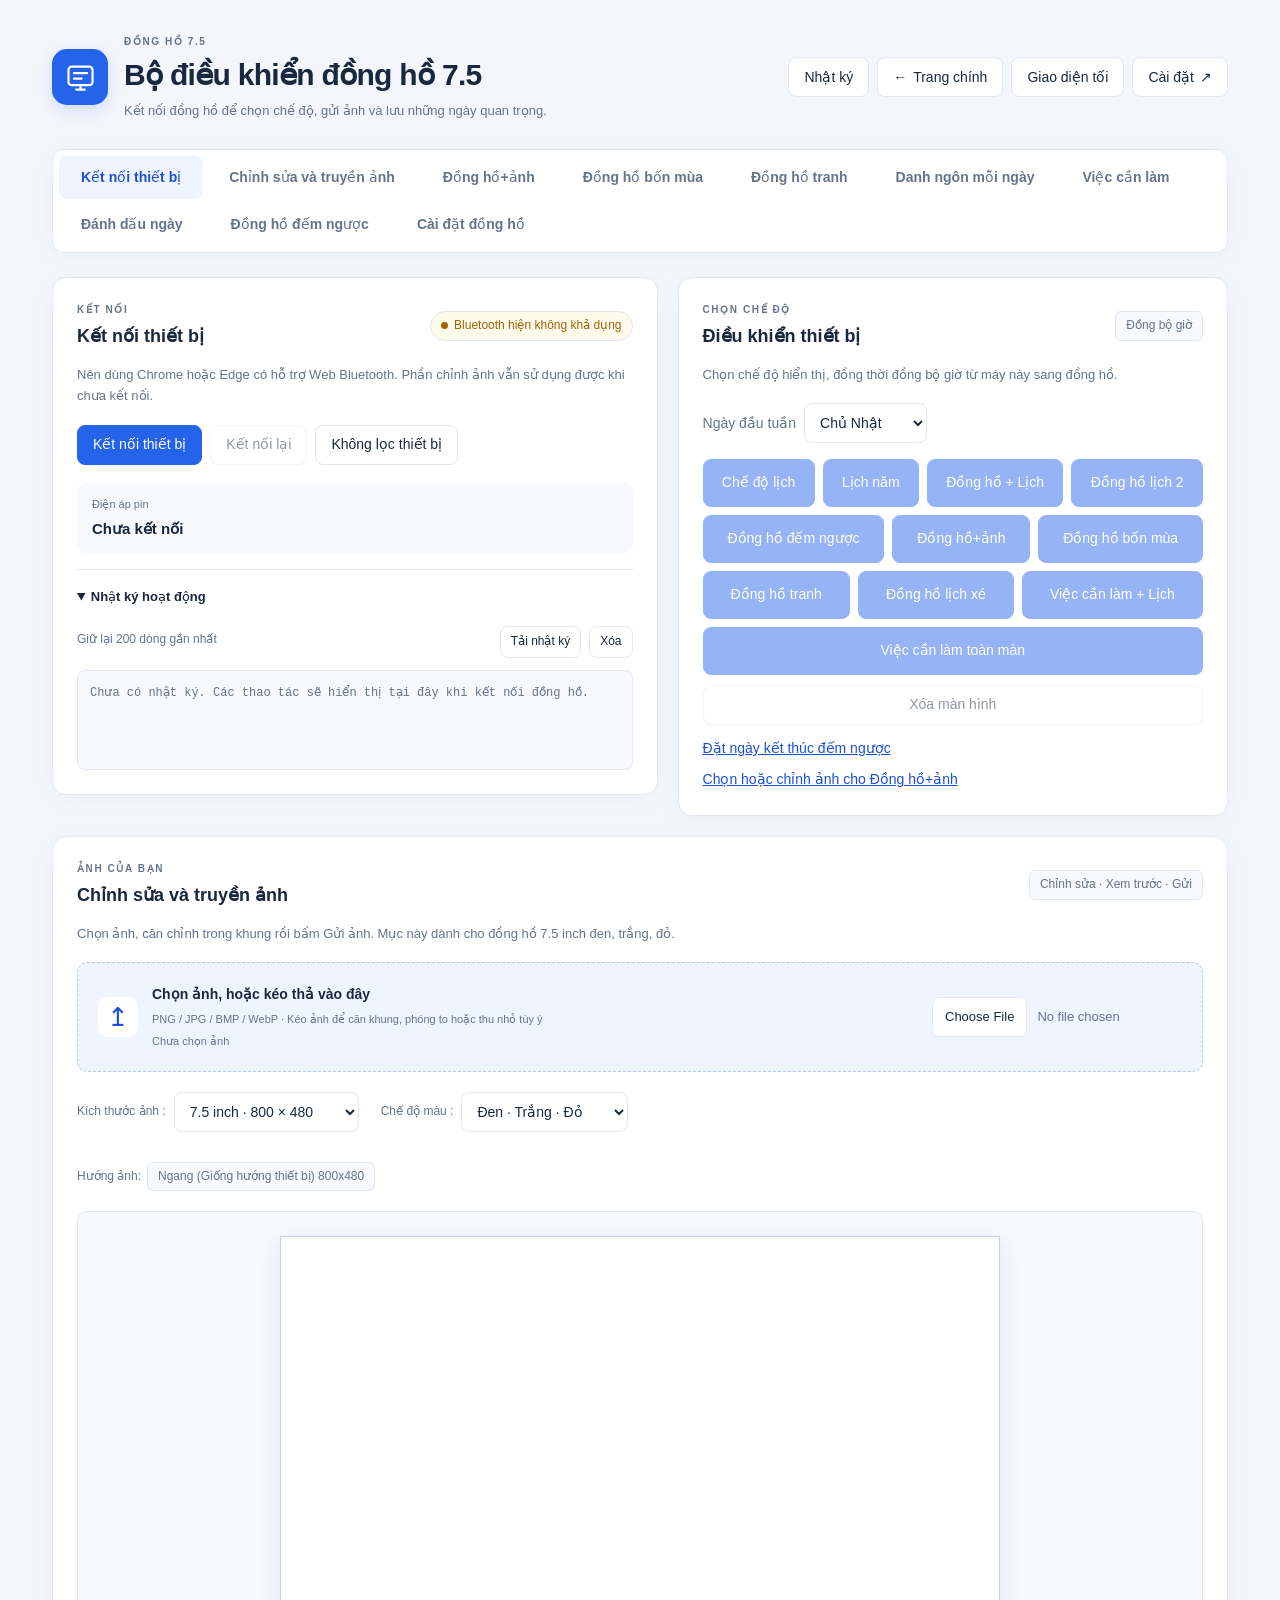
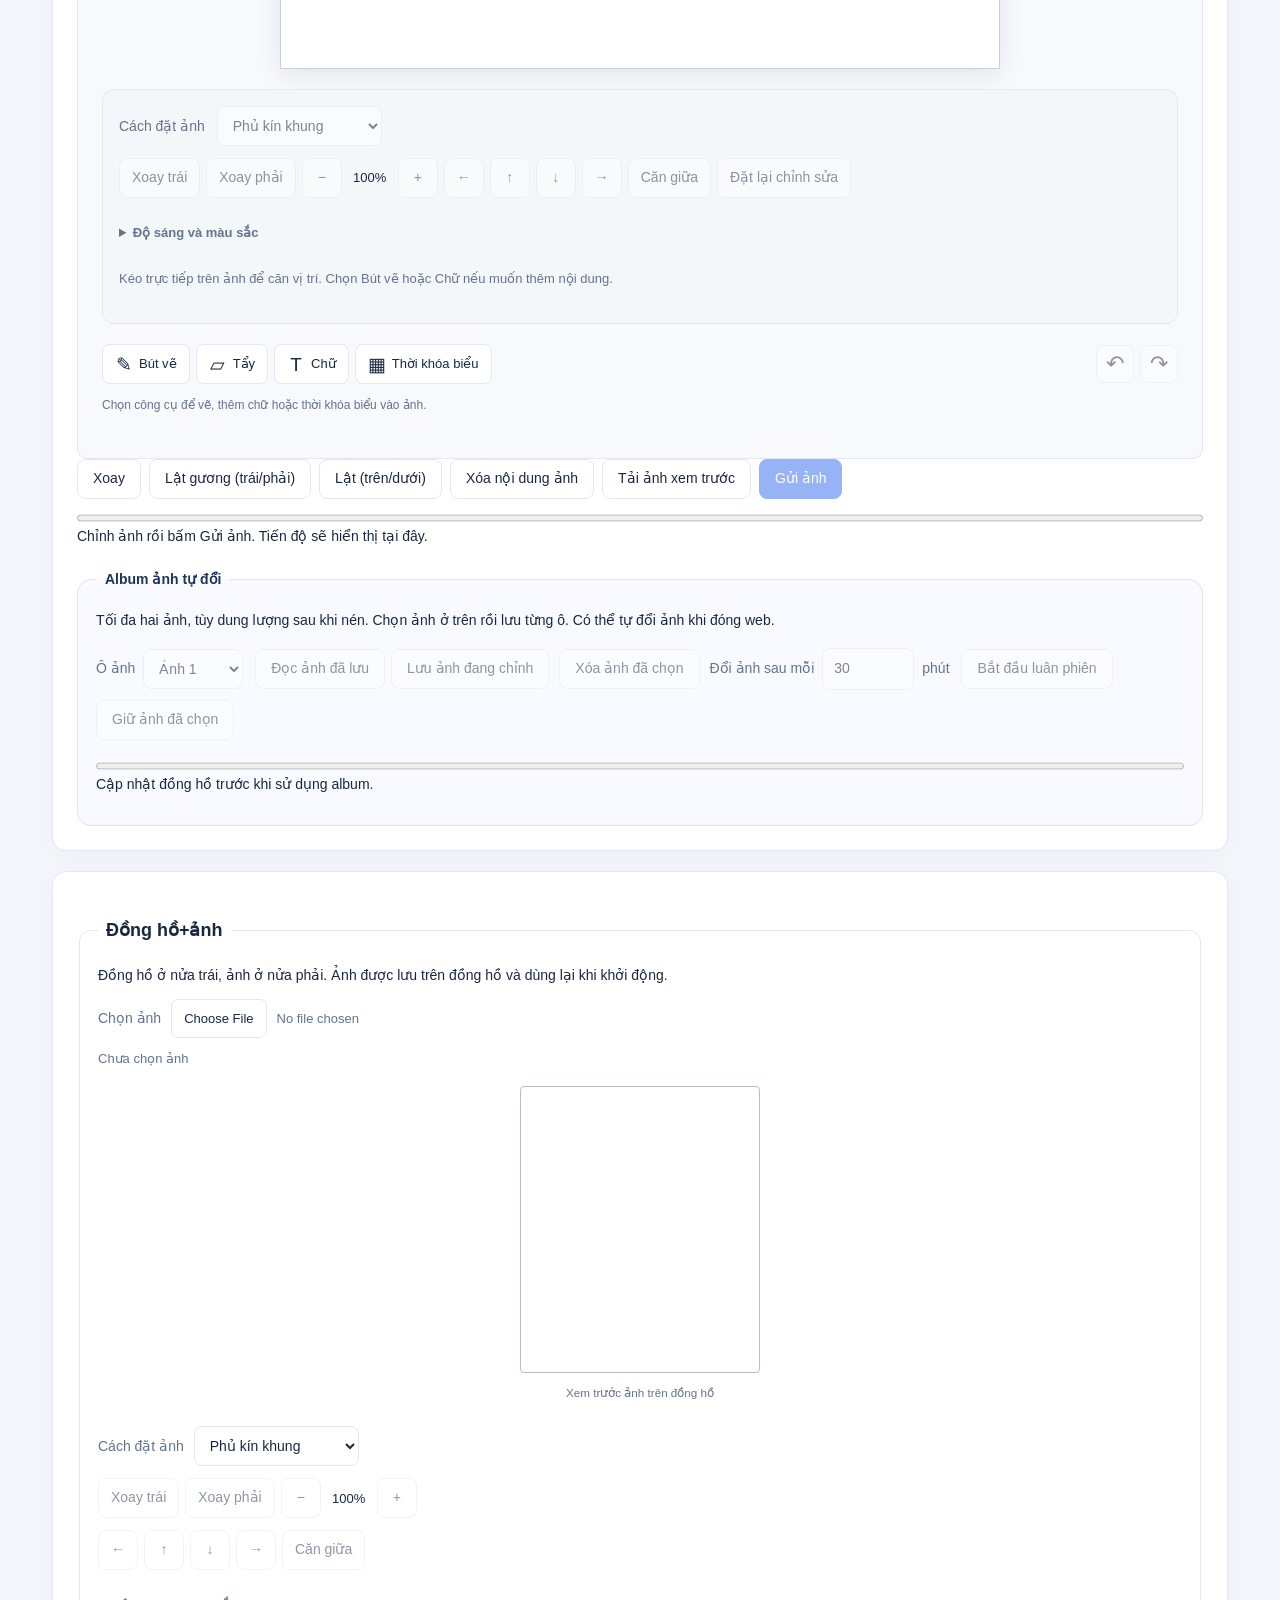
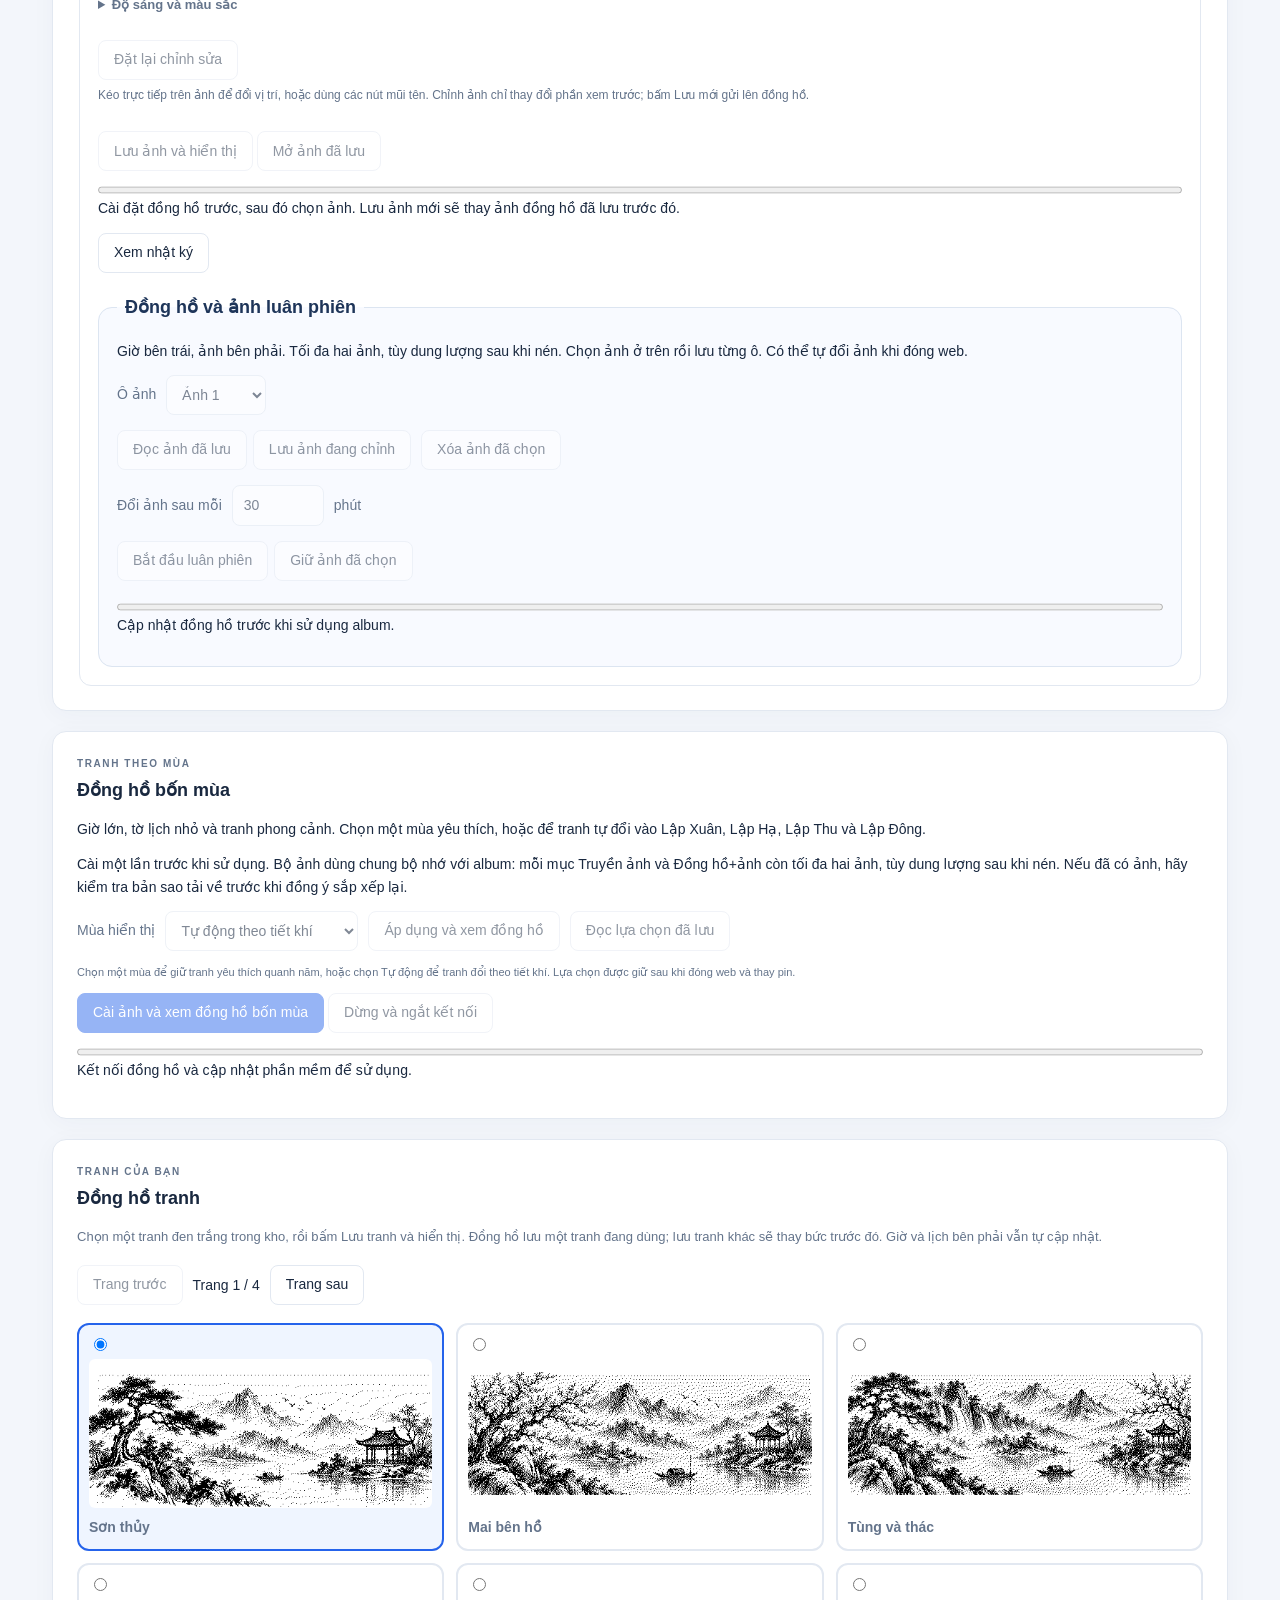
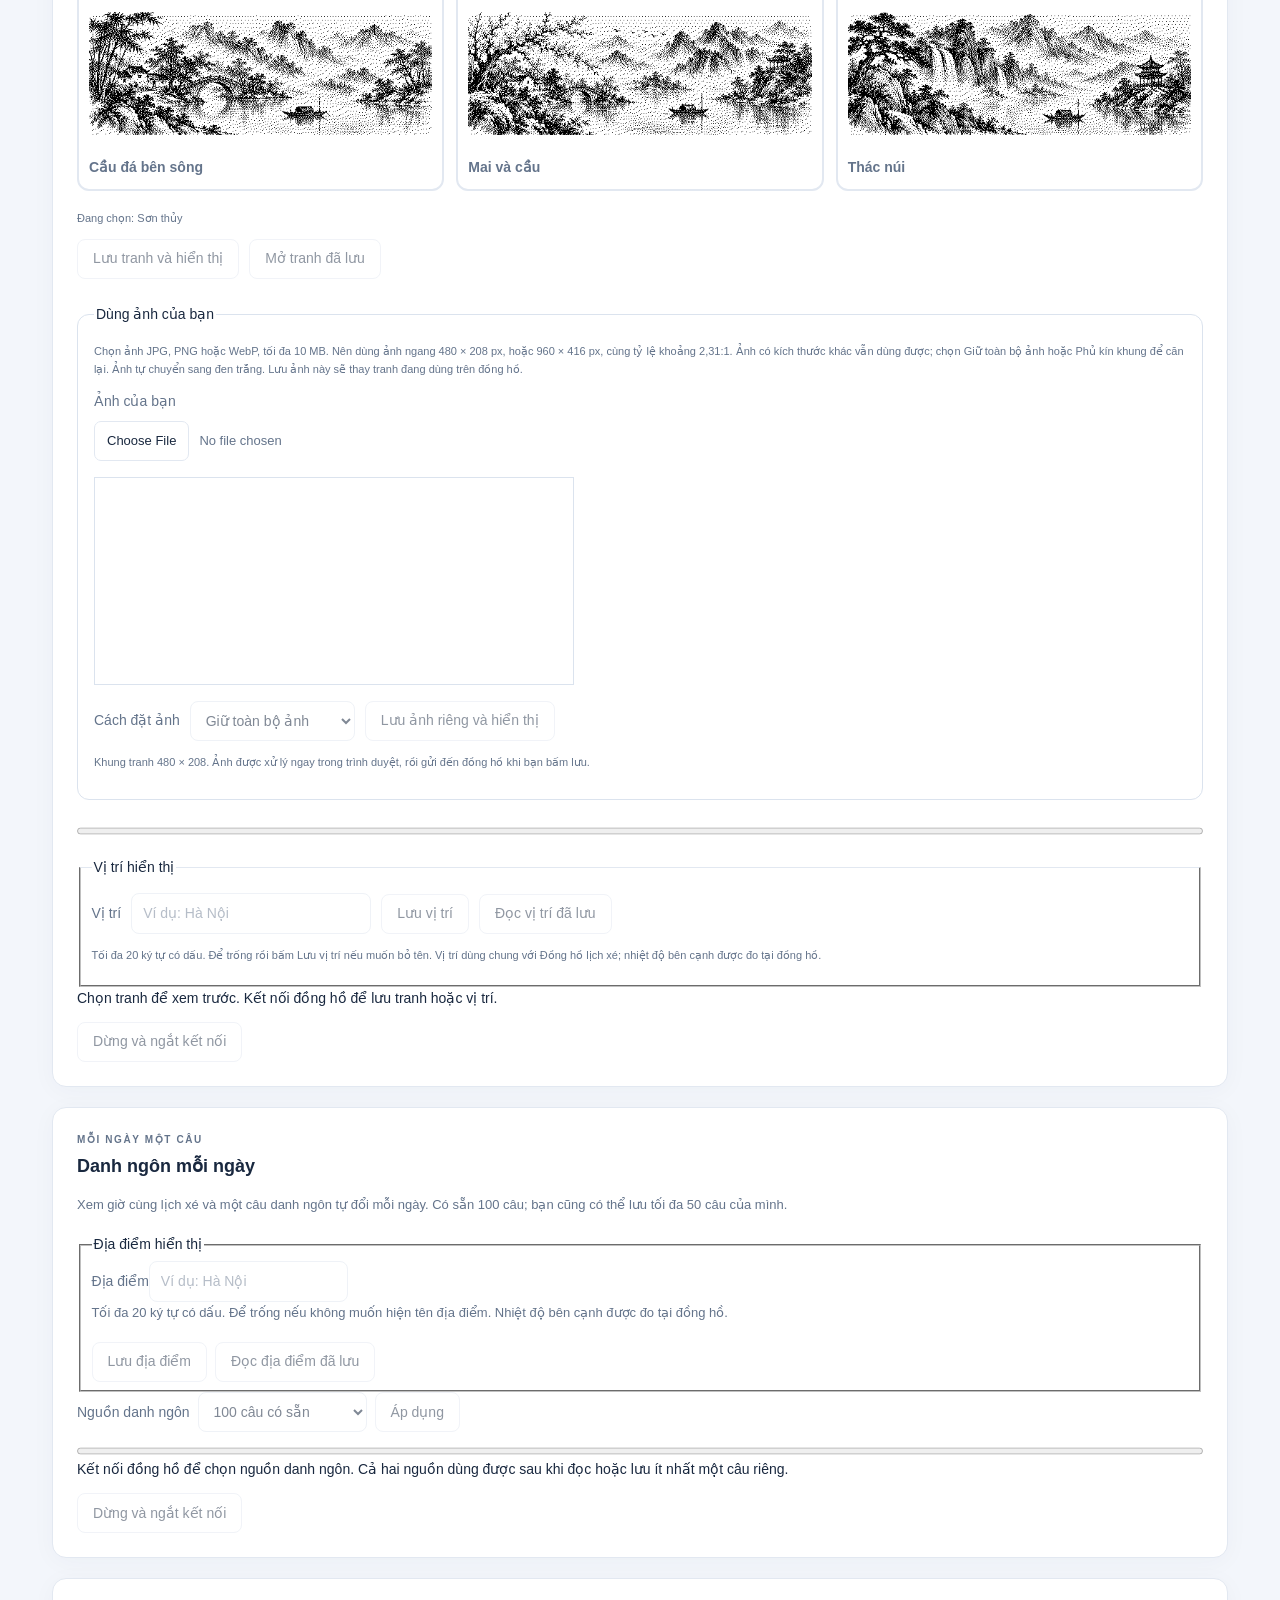
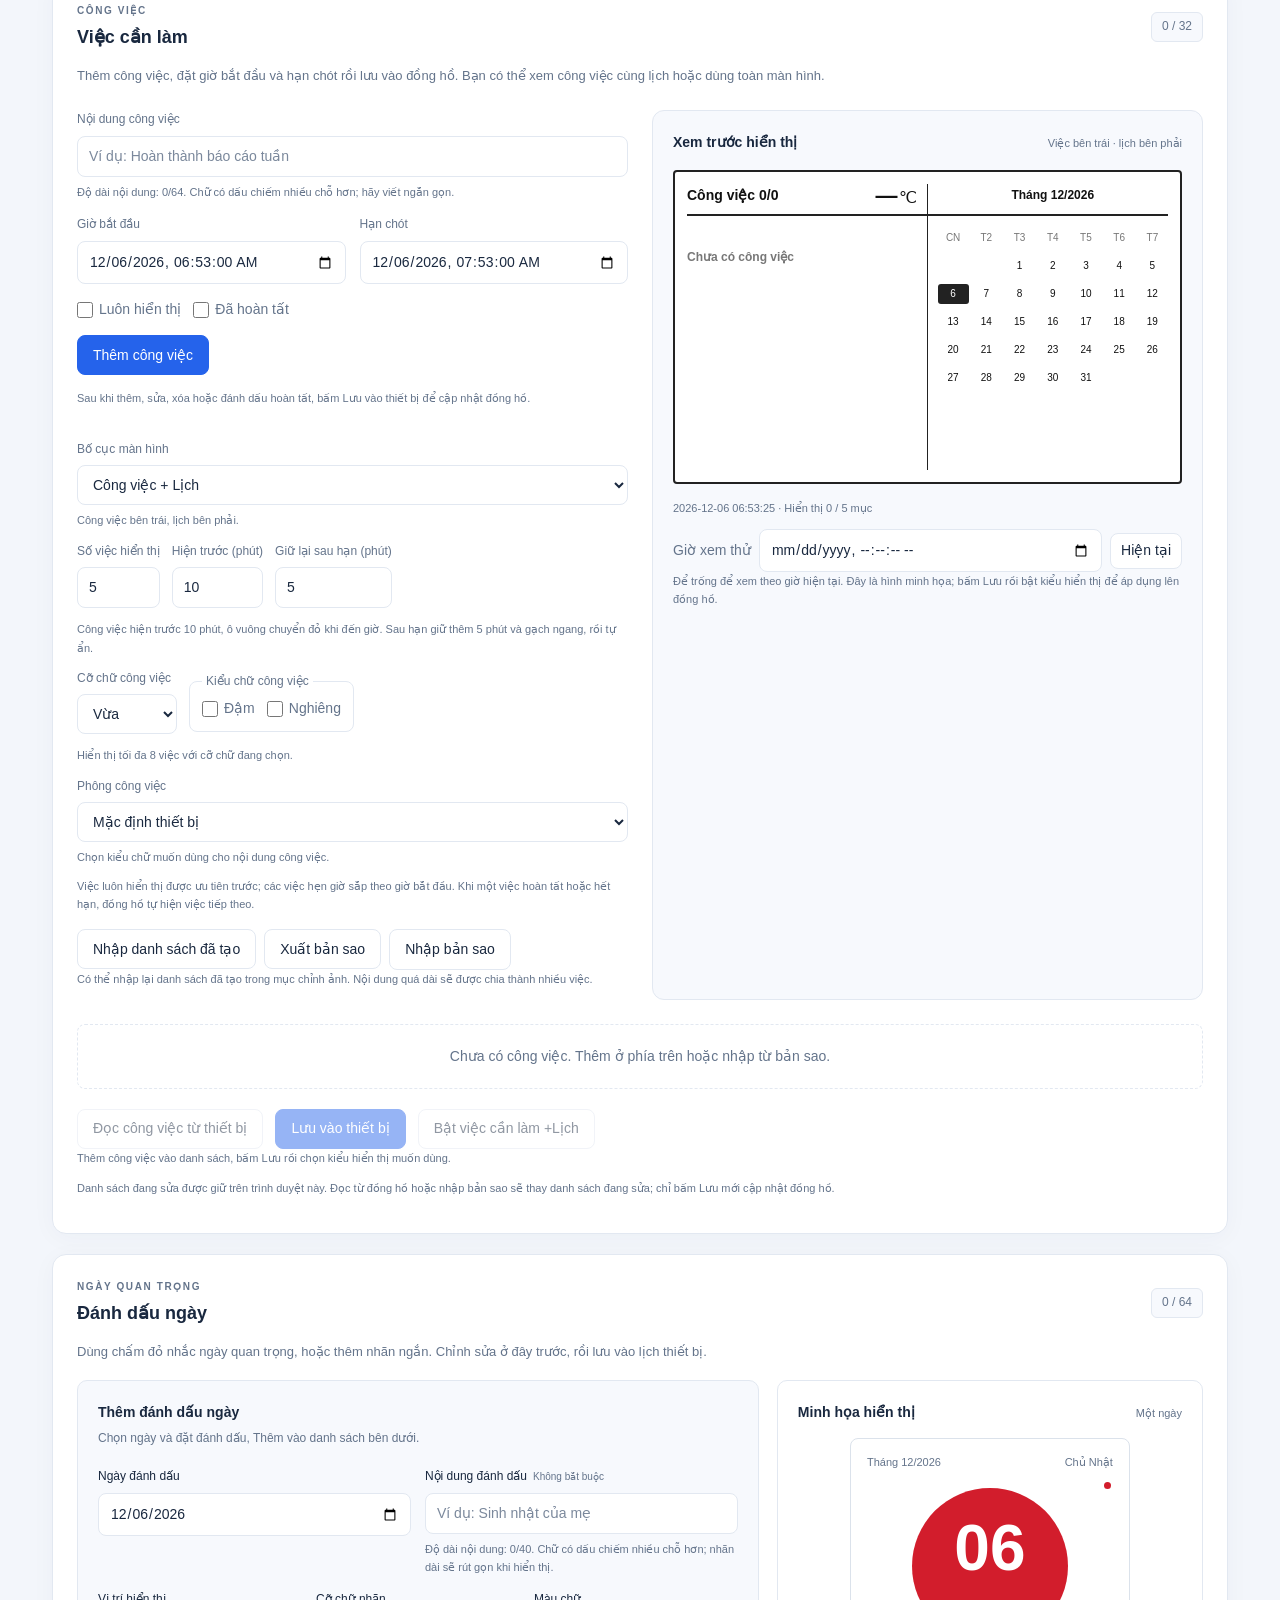
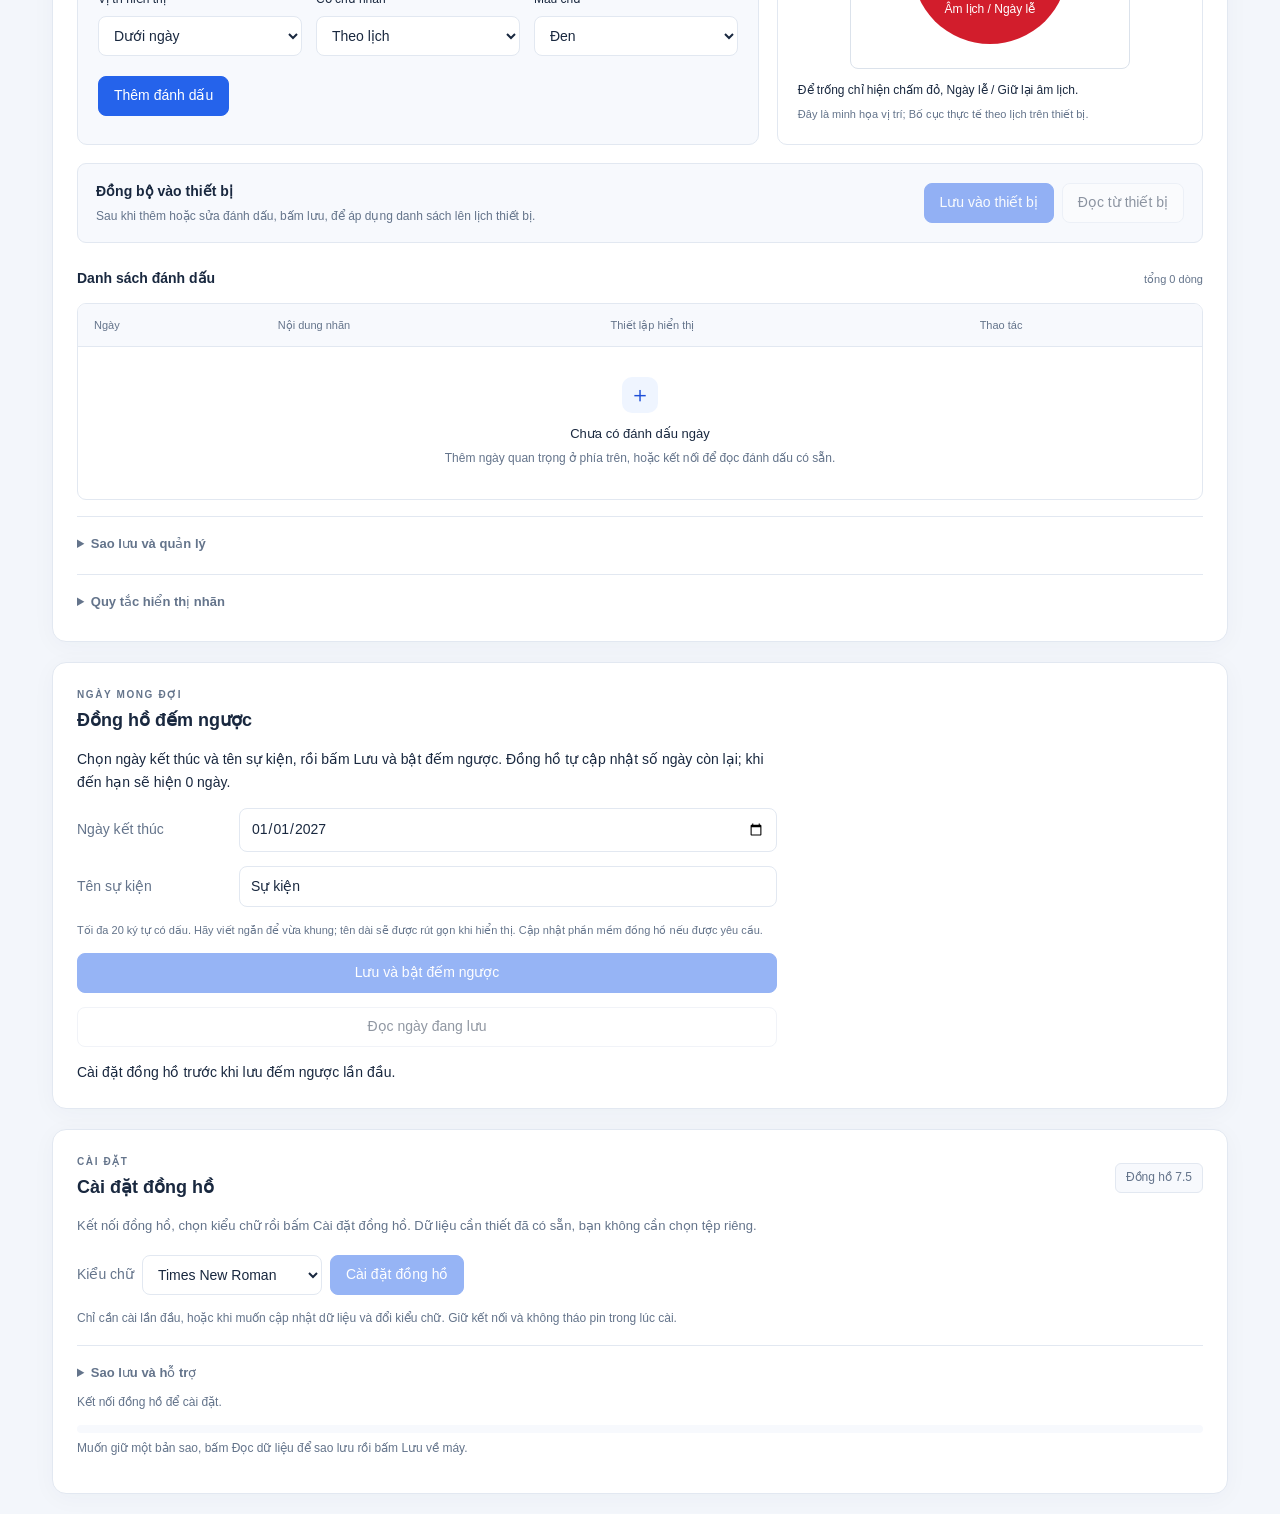
==== commit f9fa2079: "Add files via upload" ====
--- a/clock75/html/index.html
+++ b/clock75/html/index.html
@@ -8,8 +8,9 @@
 	<title>Bộ điều khiển đồng hồ 7.5</title>
 	<link rel="shortcut icon" type="image/png" href="favicon.png">
 	<meta name="theme-color" content="#2563eb">
-	<link rel="stylesheet" href="css/main.css?v=5.9.8-log">
-	<link rel="stylesheet" href="css/photo-clock.css?v=5.9.3">
+	<link rel="stylesheet" href="css/main.css?v=61.75-custom-art-vi">
+	<link rel="stylesheet" href="css/photo-clock.css?v=61.80">
+	<link rel="stylesheet" href="css/album75.css?v=5.20.1-approtect75">
 </head>
 
 <body>
@@ -28,9 +29,13 @@
 			</div>
 		</header>
 		<nav id="workspaceNav" class="workspace-nav" aria-label="Điều hướng">
+ <label class="workspace-selector" for="workspaceSectionSelect">Chọn chức năng<select id="workspaceSectionSelect" aria-label="Chọn chức năng"></select></label>
 			<a class="active" href="#deviceConnection" aria-current="location">Kết nối thiết bị</a>
 			<a href="#imageWorkspace">Chỉnh sửa và truyền ảnh</a>
 			<a href="#photoClockEditor">Đồng hồ+ảnh</a>
+			<a href="#season75Workspace">Đồng hồ bốn mùa</a>
+			<a href="#art75Workspace">Đồng hồ tranh</a>
+			<a href="#quote75Workspace">Danh ngôn mỗi ngày</a>
 			<a href="#todoWorkspace">Việc cần làm</a>
 			<a href="#calendarWorkspace">Đánh dấu ngày</a>
 			<a href="#countdownWorkspace">Đồng hồ đếm ngược</a>
@@ -98,9 +103,14 @@
 				</div>
 				<div class="flex-group mode-actions">
 					<button id="calendarmodebutton" type="button" class="primary" onclick="syncTime(1)">Chế độ lịch</button>
+					<button id="year75Mode" type="button" class="primary" onclick="YearCalendar75.show()" data-device-operation disabled>Lịch năm</button>
 					<button id="clockmodebutton" type="button" class="primary" onclick="syncTime(2)">Đồng hồ + Lịch </button>
+					<button id="rounded75Mode" type="button" class="primary" onclick="RoundedClock75.show()" data-device-operation disabled>Đồng hồ lịch 2</button>
 					<button id="countdown75ModeButton" type="button" class="primary" onclick="Countdown75.show()" disabled>Đồng hồ đếm ngược</button>
 					<button id="photoclockmodebutton" type="button" class="primary" onclick="PhotoClock.show()" disabled>Đồng hồ+ảnh</button>
+					<button id="season75Mode" type="button" class="primary" onclick="Season75.install()" disabled>Đồng hồ bốn mùa</button>
+					<button id="art75Mode" data-art75 type="button" class="primary" onclick="ArtClock75.open()" disabled>Đồng hồ tranh</button>
+						<button id="quote75Mode" data-quote75 type="button" class="primary" onclick="Quote75.open()" disabled>Đồng hồ lịch xé</button>
 					<button id="todocalendarmodebutton" type="button" class="primary" onclick="syncTime(4)" disabled>Việc cần làm + Lịch </button>
 					<button id="todofullmodebutton" type="button" class="primary" onclick="syncTime(5)" disabled>Việc cần làm toàn màn</button>
 					<button id="legacyclockbutton" type="button" class="primary" onclick="syncTimeLegacy()"
@@ -113,6 +123,8 @@
 				</div>
 			</div>
 			<p id="countdown75QuickStatus" class="photo-quick-status" role="status" aria-live="polite"></p>
+			<p id="rounded75Status" class="photo-quick-status" role="status" aria-live="polite"></p>
+			<p id="year75Status" class="photo-quick-status" role="status" aria-live="polite"></p>
 			<a class="photo-editor-link" href="#countdownWorkspace">Đặt ngày kết thúc đếm ngược</a>
 			<p id="photoClockQuickStatus" class="photo-quick-status" role="status" aria-live="polite"></p>
 			<a class="photo-editor-link" href="#photoClockEditor">Chọn hoặc chỉnh ảnh cho Đồng hồ+ảnh</a>
@@ -271,10 +283,17 @@
 				<progress id="imageTransferProgress" max="100" value="0" aria-label="Tiến độ gửi ảnh" style="display:block;width:100%;margin-top:12px"></progress>
 				<p id="imageTransferStatus" role="status" aria-live="polite">Chỉnh ảnh rồi bấm Gửi ảnh. Tiến độ sẽ hiển thị tại đây.</p>
 			</div>
+			<fieldset class="album75-panel"><legend>Album ảnh tự đổi</legend><p id="album75-0-limit">Tối đa hai ảnh toàn màn, tùy dung lượng ảnh sau khi nén. Chọn ảnh và chỉnh ở trên rồi lưu từng ô. Đồng hồ tự đổi ảnh khi đóng web.</p>
+			<label>Ô ảnh <select data-album75 id="album75-0-slot"><option value="0">Ảnh 1</option><option value="2">Ảnh 2</option></select></label>
+			<button data-album75 type="button" onclick="Album75.read(0)">Đọc ảnh đã lưu</button><button data-album75 type="button" onclick="Album75.saveCurrent(0)">Lưu ảnh đang chỉnh</button>
+			<button data-album75 type="button" onclick="Album75.remove(0)">Xóa ảnh đã chọn</button>
+			<label>Đổi ảnh sau mỗi <input data-album75 id="album75-0-minutes" type="number" min="1" max="1440" value="30"> phút</label>
+			<button data-album75 type="button" onclick="Album75.choose(0,true)">Bắt đầu luân phiên</button><button data-album75 type="button" onclick="Album75.choose(0,false)">Giữ ảnh đã chọn</button>
+			<progress id="album75-0-progress" max="1" value="0" style="display:block;width:100%"></progress><p id="album75-0-status" role="status">Cập nhật đồng hồ trước khi sử dụng album.</p></fieldset>
 		</section>
 		<section class="section" aria-label="Đồng hồ và ảnh">
 			<fieldset id="photoClockEditor"><legend>Đồng hồ+ảnh</legend>
-				<p>Ảnh ở nửa trái, đồng hồ ở nửa phải. Ảnh được lưu trên đồng hồ và dùng lại khi khởi động.</p>
+				<p>Đồng hồ ở nửa trái, ảnh ở nửa phải. Ảnh được lưu trên đồng hồ và dùng lại khi khởi động.</p>
 				<label>Chọn ảnh <input id="photoClockFile" type="file" accept="image/*"></label>
 				<p id="photoClockFileName" class="photo-file-name">Chưa chọn ảnh</p>
 				<div class="photo-editor-layout">
@@ -310,7 +329,61 @@
 				<progress id="photoClockProgress" value="0" max="1" style="display:block;width:100%;margin-top:12px"></progress>
 				<p id="photoClockStatus" role="status">Cài đặt đồng hồ trước, sau đó chọn ảnh. Lưu ảnh mới sẽ thay ảnh đồng hồ đã lưu trước đó.</p>
 				<button type="button" class="secondary" onclick="ConsoleUI.openLog()">Xem nhật ký</button>
+				<fieldset class="album75-panel"><legend>Đồng hồ và ảnh luân phiên</legend><p id="album75-1-limit">Giờ bên trái, ảnh bên phải. Lưu tối đa hai ảnh tùy dung lượng ảnh sau khi nén. Ảnh đồng hồ cũ được giữ ở ô số 1.</p>
+				<label>Ô ảnh <select data-album75 id="album75-1-slot"><option value="0">Ảnh 1</option><option value="2">Ảnh 2</option></select></label>
+				<button data-album75 type="button" onclick="Album75.read(1)">Đọc ảnh đã lưu</button><button data-album75 type="button" onclick="Album75.saveCurrent(1)">Lưu ảnh đang chỉnh</button>
+				<button data-album75 type="button" onclick="Album75.remove(1)">Xóa ảnh đã chọn</button>
+				<label>Đổi ảnh sau mỗi <input data-album75 id="album75-1-minutes" type="number" min="1" max="1440" value="30"> phút</label>
+				<button data-album75 type="button" onclick="Album75.choose(1,true)">Bắt đầu luân phiên</button><button data-album75 type="button" onclick="Album75.choose(1,false)">Giữ ảnh đã chọn</button>
+				<progress id="album75-1-progress" max="1" value="0" style="display:block;width:100%"></progress><p id="album75-1-status" role="status">Cập nhật đồng hồ trước khi sử dụng album.</p></fieldset>
 			</fieldset>
+		</section>
+
+		<section id="season75Workspace" class="section" aria-labelledby="season75Heading">
+ <div class="section-heading"><div><p class="section-kicker">TRANH THEO MÙA</p><h2 id="season75Heading">Đồng hồ bốn mùa</h2></div></div>
+ <p>Giờ lớn, tờ lịch nhỏ và tranh phong cảnh. Chọn một mùa yêu thích, hoặc để tranh tự đổi vào Lập Xuân, Lập Hạ, Lập Thu và Lập Đông.</p>
+ <p>Cài một lần trước khi sử dụng. Bộ ảnh dùng chung bộ nhớ với album: mỗi mục Truyền ảnh và Đồng hồ+ảnh còn tối đa hai ảnh, tùy dung lượng sau khi nén. Nếu đã có ảnh, hãy kiểm tra bản sao tải về trước khi đồng ý sắp xếp lại.</p>
+ <div class="flex-container">
+ <label for="season75Choice">Mùa hiển thị</label>
+ <select id="season75Choice" disabled><option value="0">Tự động theo tiết khí</option><option value="1">Mùa Xuân</option><option value="2">Mùa Hạ</option><option value="3">Mùa Thu</option><option value="4">Mùa Đông</option></select>
+ <button id="season75Apply" type="button" disabled onclick="Season75.apply()">Áp dụng và xem đồng hồ</button>
+ <button id="season75Read" type="button" class="secondary" disabled onclick="Season75.read()">Đọc lựa chọn đã lưu</button>
+ </div><p class="field-hint">Chọn một mùa để giữ tranh yêu thích quanh năm, hoặc chọn Tự động để tranh đổi theo tiết khí. Lựa chọn được giữ sau khi đóng web và thay pin.</p>
+ <button id="season75Install" class="primary" type="button" onclick="Season75.install()" disabled>Cài ảnh và xem đồng hồ bốn mùa</button>
+ <button id="season75Stop" class="secondary" type="button" onclick="Season75.stop()" disabled>Dừng và ngắt kết nối</button>
+ <progress id="season75Progress" value="0" max="1" style="display:block;width:100%;margin-top:12px" aria-label="Tiến độ cài ảnh bốn mùa"></progress>
+ <p id="season75Status" role="status" aria-live="polite">Kết nối đồng hồ và cập nhật phần mềm để sử dụng.</p>
+</section>
+<section id="art75Workspace" class="section" aria-labelledby="art75Heading">
+ <div class="section-heading"><div><p class="section-kicker">TRANH CỦA BẠN</p><h2 id="art75Heading">Đồng hồ tranh</h2></div></div>
+ <p class="section-note">Chọn một tranh đen trắng trong kho, rồi bấm Lưu tranh và hiển thị. Đồng hồ lưu một tranh đang dùng; lưu tranh khác sẽ thay bức trước đó. Giờ và lịch bên phải vẫn tự cập nhật.</p>
+ <div class="flex-container"><button id="art75Previous" type="button" class="secondary" onclick="ArtClock75.previous()">Trang trước</button><output id="art75Page" aria-live="polite">Trang 1</output><button id="art75Next" type="button" class="secondary" onclick="ArtClock75.next()">Trang sau</button></div>
+ <div id="art75Gallery" class="art75-gallery" role="group" aria-label="Kho tranh"></div>
+ <p id="art75ChoiceName" class="field-hint" aria-live="polite"></p><div class="flex-container"><button id="art75Save" type="button" onclick="ArtClock75.saveSelected()" disabled>Lưu tranh và hiển thị</button><button id="art75Open" class="secondary" type="button" onclick="ArtClock75.open()" disabled>Mở tranh đã lưu</button></div>
+ <fieldset class="art75-upload"><legend>Dùng ảnh của bạn</legend>
+  <p class="field-hint">Chọn ảnh JPG, PNG hoặc WebP, tối đa 10 MB. Nên dùng ảnh ngang 480 × 208 px, hoặc 960 × 416 px, cùng tỷ lệ khoảng 2,31:1. Ảnh có kích thước khác vẫn dùng được; chọn Giữ toàn bộ ảnh hoặc Phủ kín khung để căn lại. Ảnh tự chuyển sang đen trắng. Lưu ảnh này sẽ thay tranh đang dùng trên đồng hồ.</p>
+  <label for="art75UploadFile">Ảnh của bạn</label><input id="art75UploadFile" type="file" accept="image/jpeg,image/png,image/webp">
+  <canvas id="art75UploadPreview" width="480" height="208" aria-label="Xem trước ảnh riêng đen trắng, 480 × 208"></canvas>
+  <div class="flex-container"><label for="art75UploadFit">Cách đặt ảnh</label><select id="art75UploadFit" disabled><option value="contain">Giữ toàn bộ ảnh</option><option value="cover">Phủ kín khung</option></select><button id="art75UploadSave" type="button" onclick="ArtUpload75.save()" disabled>Lưu ảnh riêng và hiển thị</button></div>
+  <p id="art75UploadStatus" class="field-hint" role="status" aria-live="polite">Khung tranh 480 × 208. Ảnh được xử lý ngay trong trình duyệt, rồi gửi đến đồng hồ khi bạn bấm lưu.</p>
+ </fieldset>
+ <progress id="art75Progress" value="0" max="1" style="display:block;width:100%;margin:12px 0" aria-label="Tiến độ lưu tranh"></progress>
+ <fieldset class="tool-details"><legend>Vị trí hiển thị</legend><div class="flex-container"><label for="art75Place">Vị trí</label><input id="art75Place" type="text" maxlength="20" placeholder="Ví dụ: Hà Nội" disabled><button id="art75SavePlace" type="button" onclick="ArtClock75.saveLocation()" disabled>Lưu vị trí</button><button id="art75ReadPlace" class="secondary" type="button" onclick="ArtClock75.readLocation()" disabled>Đọc vị trí đã lưu</button></div><p class="field-hint">Tối đa 20 ký tự có dấu. Để trống rồi bấm Lưu vị trí nếu muốn bỏ tên. Vị trí dùng chung với Đồng hồ lịch xé; nhiệt độ bên cạnh được đo tại đồng hồ.</p></fieldset>
+ <p id="art75Status" role="status" aria-live="polite">Chọn tranh để xem trước. Kết nối đồng hồ để lưu tranh hoặc vị trí.</p><button id="art75Stop" class="secondary" type="button" onclick="ArtClock75.stop()" disabled>Dừng và ngắt kết nối</button>
+ </section>
+ <section id="quote75Workspace" class="section" aria-labelledby="quote75Heading">
+			<div class="section-heading"><div><p class="section-kicker">MỖI NGÀY MỘT CÂU</p><h2 id="quote75Heading">Danh ngôn mỗi ngày</h2></div></div>
+			<p class="section-note">Xem giờ cùng lịch xé và một câu danh ngôn tự đổi mỗi ngày. Có sẵn 100 câu; bạn cũng có thể lưu tối đa 50 câu của mình.</p>
+			<fieldset><legend>Địa điểm hiển thị</legend><label for="quote75Place">Địa điểm</label><input id="quote75Place" data-place75 type="text" maxlength="20" placeholder="Ví dụ: Hà Nội"><p class="section-note">Tối đa 20 ký tự có dấu. Để trống nếu không muốn hiện tên địa điểm. Nhiệt độ bên cạnh được đo tại đồng hồ.</p><div class="flex-group"><button type="button" data-place75 onclick="Quote75.saveLocation()">Lưu địa điểm</button><button type="button" data-place75 class="secondary" onclick="Quote75.loadLocation()">Đọc địa điểm đã lưu</button></div></fieldset>
+			<div class="flex-group"><label for="quote75Source">Nguồn danh ngôn</label><select id="quote75Source" data-quote75><option value="0">100 câu có sẵn</option><option value="1">Câu riêng của tôi</option><option value="2" disabled>Cả hai nguồn</option></select><button data-quote75 type="button" onclick="Quote75.apply()">Áp dụng</button></div>
+			<div id="quote75Personal" hidden>
+				<p class="section-note">Mỗi dòng là một câu, tối đa 80 ký tự mỗi câu. Có thể nhập hoặc dán nhiều câu rồi lưu một lần. Câu dài sẽ được rút gọn để vừa hai dòng.</p>
+				<label for="quote75Text">Các câu của bạn</label><textarea id="quote75Text" data-quote75 rows="7" style="display:block;width:100%;box-sizing:border-box" placeholder="Viết một câu trên mỗi dòng"></textarea>
+				<div class="flex-group"><button data-quote75 type="button" onclick="Quote75.load()">Đọc câu đã lưu</button><button data-quote75 type="button" onclick="Quote75.saveText()">Lưu và sử dụng</button><button data-quote75 type="button" class="secondary" onclick="Quote75.saveText(true)">Xóa câu riêng</button></div>
+			</div>
+			<progress id="quote75Progress" value="0" max="1" style="display:block;width:100%;margin-top:12px" aria-label="Tiến độ lưu danh ngôn"></progress>
+			<p id="quote75Status" role="status" aria-live="polite">Kết nối đồng hồ để chọn nguồn danh ngôn. Cả hai nguồn dùng được sau khi đọc hoặc lưu ít nhất một câu riêng.</p>
+			<button id="quote75Stop" type="button" class="secondary" onclick="Quote75.stop()" disabled>Dừng và ngắt kết nối</button>
 		</section>
 		<section id="todoWorkspace" class="section" aria-labelledby="todoCalendarHeading">
 			<div class="section-heading"><div><p class="section-kicker">CÔNG VIỆC</p><h2 id="todoCalendarHeading">Việc cần làm</h2></div><span id="todoCalendarCount" class="device-badge">0 / 32</span></div>
@@ -396,8 +469,8 @@
 			<div class="countdown-settings">
 				<p>Chọn ngày kết thúc và tên sự kiện, rồi bấm Lưu và bật đếm ngược. Đồng hồ tự cập nhật số ngày còn lại; khi đến hạn sẽ hiện 0 ngày.</p>
 				<label>Ngày kết thúc <input id="countdown75Date" type="date" min="2000-01-01" max="2099-12-31" value="2027-01-01"></label>
-				<label>Tên sự kiện <input id="countdown75Label" type="text" maxlength="16" value="SU KIEN" placeholder="TET 2027"></label>
-				<p>Nhập tên ngắn gọn, tối đa 16 ký tự không dấu.</p>
+				<label>Tên sự kiện <input id="countdown75Label" type="text" value="Sự kiện" placeholder="Ví dụ: Ngày cưới" aria-describedby="countdown75LabelHint"></label>
+				<p id="countdown75LabelHint" class="field-hint">Tối đa 20 ký tự có dấu. Hãy viết ngắn để vừa khung; tên dài sẽ được rút gọn khi hiển thị. Cập nhật phần mềm đồng hồ nếu được yêu cầu.</p>
 				<button id="countdown75Save" type="button" class="primary" onclick="Countdown75.apply()">Lưu và bật đếm ngược</button>
 				<button id="countdown75Read" type="button" class="secondary" onclick="Countdown75.load()">Đọc ngày đang lưu</button>
 				<p id="countdown75Status" role="status">Cài đặt đồng hồ trước khi lưu đếm ngược lần đầu.</p>
@@ -415,6 +488,7 @@
 			<details class="help-details"><summary>Sao lưu và hỗ trợ</summary>
 			<div class="external-resource-actions">
 				<label for="externalResourceFolder" class="external-resource-picker debug">Chọn thư mục dữ liệu<input id="externalResourceFolder" class="picker-input" type="file" accept=".ers" multiple webkitdirectory directory aria-label="Chọn thư mục dữ liệu "></label>
+				<button id="art75Report" data-art75 type="button" class="secondary" onclick="ArtClock75.downloadReport()" disabled>Tải tệp kiểm tra font</button>
 				<button id="externalResourceRefresh" type="button" class="secondary" onclick="ExternalResourceInstaller.refresh()" disabled>Kiểm tra dữ liệu</button>
 				<button id="externalResourceReadback" type="button" class="secondary" onclick="ExternalResourceInstaller.readback()" disabled>Đọc dữ liệu để sao lưu</button>
 				<button id="externalResourceSave" type="button" class="secondary" onclick="ExternalResourceInstaller.saveReadback()" disabled>Lưu về máy</button>
@@ -502,25 +576,36 @@
 	<script type="text/javascript" src="js/crop.js?v=20261005a"></script>
 	<script type="text/javascript" src="js/ble_transfer.js?v=20260922a"></script>
 	<script type="text/javascript" src="js/calendar_annotations.js?v=original-vi-5.9-public"></script>
-	<script type="text/javascript" src="js/resource_store.js?v=original-vi-5.3-countdown"></script>
+	<script type="text/javascript" src="js/resource_store.js?v=61.74.1-approtect75"></script>
 	<script src="js/resource_archive.js?v=20261004a"></script>
-	<script type="text/javascript" src="js/resource_builder.js?v=original-vi-5.2-font20"></script>
+	<script type="text/javascript" src="js/resource_builder.js?v=61.82.2"></script>
 	<script src="js/font_builder.js?v=original-vi-5.2-font20"></script>
-	<script src="js/font_sync.js?v=20261005h"></script>
+	<script src="js/font_sync.js?v=61.82.2"></script>
 	<script src="js/todo_sync.js?v=20261005h"></script>
-	<script src="resources/bundled-projects.js?v=original-vi-5.3-countdown"></script>
-	<script type="text/javascript" src="js/resource_installer.js?v=original-vi-5.9.3-customer"></script>
+	<script src="resources/bundled-projects.js?v=61.82.2"></script>
+	<script type="text/javascript" src="js/resource_installer.js?v=61.76.1-boot-fix"></script>
 	<script src="js/todo_calendar.js?v=original-vi-5.9.6"></script>
 	<script type="text/javascript" src="js/resource_editor.js?v=original-vi-5.3-countdown"></script>
-	<script src="js/clock_setup.js?v=original-vi-4"></script>
-	<script src="js/countdown75.js?v=original-vi-5.9.3-customer"></script>
+	<script src="js/clock_setup.js?v=61.82.2"></script>
+	<script src="js/countdown75.js?v=61.75-custom-art-vi"></script>
 	<script src="../../clock-image-processing.js?v=5.9.7"></script>
 	<script src="js/photo_editor.js?v=original-vi-5.9.7"></script>
-	<script src="js/photo_clock.js?v=original-vi-5.9.8-log"></script>
-	<script type="text/javascript" src="js/console_ui.js?v=5.9.8-log"></script>
+	<script src="js/photo_clock.js?v=61.82.2"></script>
+	<script type="text/javascript" src="js/console_ui.js?v=5.20.1c-approtect75"></script>
 	<script src="js/image_transfer_ui.js?v=5.9.6"></script>
-	<script type="text/javascript" src="js/main.js?v=original-vi-5.9.6-image"></script>
+	<script type="text/javascript" src="js/main.js?v=61.82.2"></script>
 	<script src="js/image75_editor.js?v=original-vi-5.9.6"></script>
+	<script src="js/photo_codec75.js?v=original-vi-5.11"></script>
+	<script src="js/album75.js?v=61.82.2"></script>
+	<script src="js/year_calendar75.js?v=61.82.2"></script>
+<script src="js/quote75.js?v=61.82.2"></script>
+<script src="resources/art-landscape-data.js?v=5.17"></script>
+<script src="resources/art-gallery-data.js?v=61.75"></script>
+<script src="js/art_clock75.js?v=61.82.2"></script>
+ <script src="js/art_upload75.js?v=61.75-custom-art-vi"></script>
+<script src="resources/season-data.js?v=5.20.1-approtect75"></script>
+<script src="js/season75.js?v=61.82.2"></script>
+<script src="js/rounded_clock75.js?v=61.82.2"></script>
 </body>
 
 </html>
--- a/clock75/html/css/main.css
+++ b/clock75/html/css/main.css
@@ -1,641 +1,663 @@
-:root {
-    color-scheme: light;
-    --primary-color: #2563eb;
-    --primary-hover: #1d4ed8;
-    --text-color: #19283f;
-    --muted-color: #64748b;
-    --bg-color: #f3f6fb;
-    --section-bg: #fff;
-    --surface-soft: #f7f9fd;
-    --input-bg: #fff;
-    --border-color: #e2e8f1;
-    --accent-bg: #eff5ff;
-    --accent-text: #1d4ed8;
-    --success-color: #15803d;
-    --success-bg: #f0fdf4;
-    --warning-color: #a16207;
-    --warning-bg: #fffbeb;
-    --error-color: #b91c1c;
-    --error-bg: #fef2f2;
-    --shadow: 0 4px 24px rgba(32, 56, 85, .035);
-}
-body.theme-dark {
-    color-scheme: dark;
-    --primary-color: #3b82f6;
-    --primary-hover: #2563eb;
-    --text-color: #e5edf9;
-    --muted-color: #a1b1c9;
-    --bg-color: #101827;
-    --section-bg: #192436;
-    --surface-soft: #152033;
-    --input-bg: #111c2e;
-    --border-color: #2d3c53;
-    --accent-bg: #1b3155;
-    --accent-text: #a9cdff;
-    --success-color: #86efac;
-    --success-bg: #17352d;
-    --warning-color: #fcd34d;
-    --warning-bg: #3a3020;
-    --error-color: #fca5a5;
-    --error-bg: #3e252d;
-    --shadow: 0 4px 24px rgba(0, 0, 0, .08);
-}
-* { box-sizing: border-box; }
-html { scroll-behavior: smooth; scroll-padding-top: 100px; }
-body { margin: 0; background: var(--bg-color); color: var(--text-color); font: 14px/1.65 -apple-system, BlinkMacSystemFont, "Segoe UI", "PingFang SC", "Microsoft YaHei", sans-serif; touch-action: manipulation; }
-a { color: var(--accent-text); }
-button, input, select, textarea { font: inherit; }
-button, a, input, select, textarea, summary { -webkit-tap-highlight-color: transparent; }
-button { display: inline-flex; align-items: center; justify-content: center; gap: 6px; min-height: 40px; padding: 8px 15px; border: 1px solid var(--border-color); border-radius: 8px; background: var(--input-bg); color: var(--text-color); font-weight: 500; line-height: 1.4; cursor: pointer; transition: background .15s, border-color .15s, box-shadow .15s; }
-button:hover:not(:disabled) { background: var(--surface-soft); border-color: #a7b9d2; }
-button.primary { background: var(--primary-color); border-color: var(--primary-color); color: #fff; }
-button.primary:hover:not(:disabled) { background: var(--primary-hover); border-color: var(--primary-hover); }
-button.secondary { background: var(--input-bg); color: var(--text-color); }
-button.secondary:hover:not(:disabled) { background: var(--accent-bg); border-color: var(--primary-color); color: var(--accent-text); }
-button.danger { color: var(--error-color); }
-button.danger:hover:not(:disabled) { color: var(--error-color); background: var(--error-bg); border-color: var(--error-color); }
-button:disabled { opacity: .48; cursor: not-allowed; }
-:where(button, a, input, select, textarea, summary, [tabindex]):focus-visible { outline: 3px solid var(--primary-color); outline-offset: 3px; }
-input[type=text], input[type=number], input[type=date], input[type=datetime-local], select, textarea { min-width: 0; max-width: 100%; min-height: 40px; padding: 8px 11px; border: 1px solid var(--border-color); border-radius: 8px; background: var(--input-bg); color: var(--text-color); transition: border-color .15s; }
-input::placeholder, textarea::placeholder { color: var(--muted-color); opacity: .85; }
-input[type=number] { width: 88px; }
-select { padding-right: 28px; }
-input:disabled, select:disabled, textarea:disabled { opacity: .55; cursor: not-allowed; }
-input[type=range] { width: 140px; max-width: 100%; margin: 0; accent-color: var(--primary-color); }
-input[type=checkbox] { width: 16px; height: 16px; margin: 0; accent-color: var(--primary-color); vertical-align: middle; }
-input[type=file] { min-width: 0; max-width: 100%; color: var(--muted-color); font-size: 13px; }
-input::file-selector-button { margin-right: 10px; padding: 8px 12px; border: 1px solid var(--border-color); border-radius: 7px; background: var(--input-bg); color: var(--text-color); font: inherit; cursor: pointer; }
-input::file-selector-button:hover { border-color: var(--primary-color); }
-label { color: var(--muted-color); }
-textarea { resize: vertical; }
-code { border-radius: 4px; padding: 2px 5px; background: var(--accent-bg); color: var(--accent-text); }
-h1, h2, h3, p { margin-top: 0; }
-h1 { margin-bottom: 4px; font-size: clamp(24px, 3vw, 30px); font-weight: 700; letter-spacing: -.7px; line-height: 1.3; }
-h2 { margin-bottom: 0; font-size: 18px; font-weight: 650; line-height: 1.5; }
-h3 { margin-bottom: 6px; font-size: 16px; }
-p { margin-bottom: 12px; }
-[hidden] { display: none !important; }
-.main { width: 100%; max-width: 1240px; margin: 0 auto; padding: 0 32px; }
-.page-header { display: flex; align-items: center; justify-content: space-between; gap: 24px; margin: 34px 0 28px; }
-.brand { display: flex; align-items: center; gap: 16px; }
-.brand-mark { display: grid; place-items: center; flex-shrink: 0; width: 56px; height: 56px; border-radius: 15px; background: var(--primary-color); color: white; box-shadow: 0 5px 15px rgba(37, 99, 235, .16); }
-.brand-mark svg { width: 35px; height: 35px; }
-.page-kicker, .section-kicker { margin: 0 0 4px; font-size: 10px; font-weight: 700; letter-spacing: 1.6px; color: var(--muted-color); }
-.page-subtitle { color: var(--muted-color); margin: 6px 0 0; font-size: 13px; }
-.page-actions { display: flex; flex-wrap: wrap; gap: 8px; }
-.workspace-nav { position: sticky; top: 12px; z-index: 20; display: flex; gap: 4px; padding: 6px; margin-bottom: 24px; border: 1px solid var(--border-color); border-radius: 12px; background: var(--section-bg); box-shadow: var(--shadow); overflow-x: auto; scrollbar-width: none; }
-.workspace-nav::-webkit-scrollbar { display: none; }
-.workspace-nav a { flex-shrink: 0; padding: 10px 22px; border-radius: 8px; color: var(--muted-color); font-weight: 550; text-decoration: none; }
-.workspace-nav a:hover { background: var(--surface-soft); color: var(--text-color); }
-.workspace-nav a.active { background: var(--accent-bg); color: var(--accent-text); }
-.overview-grid { display: grid; grid-template-columns: 1.1fr 1fr; align-items: start; gap: 20px; }
-.section { min-width: 0; background: var(--section-bg); border: 1px solid var(--border-color); border-radius: 14px; padding: 24px; margin-bottom: 20px; box-shadow: var(--shadow); }
-.section-heading { display: flex; flex-wrap: wrap; align-items: center; justify-content: space-between; gap: 12px; margin-bottom: 14px; }
-.section-heading .section-note { margin: 4px 0 0; }
-.section-note { color: var(--muted-color); font-size: 13px; margin-bottom: 18px; }
-.flex-container { display: flex; flex-wrap: wrap; align-items: center; gap: 10px; margin-bottom: 12px; }
-.flex-group { display: flex; flex-wrap: wrap; align-items: center; gap: 8px; min-width: 0; }
-.flex-group.right { margin-left: auto; }
-.debug { display: none !important; }
-body.debug-mode .debug { display: flex !important; }
-.mode-actions { width: 100%; margin-top: 6px; }
-.mode-actions button { flex: 1 1 auto; min-height: 48px; }
-.mode-actions #clearscreenbutton { flex-basis: 100%; min-height: 40px; margin-top: 2px; }
-.connection-badge, .device-badge, #orientationBadge { display: inline-flex; align-items: center; gap: 6px; padding: 4px 10px; border: 1px solid var(--border-color); border-radius: 6px; background: var(--surface-soft); color: var(--muted-color); font-size: 12px; font-weight: 500; }
-.connection-badge { border-radius: 999px; }
-.status-dot { width: 7px; height: 7px; border-radius: 50%; background: currentColor; }
-.connection-badge.is-connected { background: var(--success-bg); color: var(--success-color); border-color: var(--success-color); }
-.connection-badge.is-connecting, .connection-badge.is-busy { background: var(--accent-bg); color: var(--accent-text); border-color: var(--primary-color); }
-.connection-badge.is-unsupported { color: var(--warning-color); background: var(--warning-bg); }
-.device-info { display: flex; flex-wrap: wrap; align-items: center; gap: 12px; margin-top: 18px; }
-.device-metric { flex: 1; min-width: 130px; align-self: stretch; padding: 12px 15px; border-radius: 9px; background: var(--surface-soft); }
-.metric-label { display: block; color: var(--muted-color); font-size: 11px; margin-bottom: 4px; }
-.metric-value { display: block; font-size: 15px; font-weight: 600; font-variant-numeric: tabular-nums; }
-.metric-value.low, .device-badge.low, .device-warning { color: var(--error-color); }
-.device-warning { display: block; font-size: 12px; }
-.help-details { margin-top: 16px; border-top: 1px solid var(--border-color); padding-top: 12px; }
-summary { cursor: pointer; color: var(--muted-color); padding: 4px 0; font-size: 13px; font-weight: 550; }
-details[open] > summary { margin-bottom: 12px; color: var(--text-color); }
-.help-details p:last-child { margin-bottom: 0; }
-.log-toolbar { display: flex; flex-wrap: wrap; align-items: center; justify-content: space-between; gap: 8px; margin-bottom: 10px; }
-.section-heading .log-toolbar { margin: 0; }
-.log-toolbar button { min-height: 32px; padding: 5px 10px; font-size: 12px; }
-.log-container { width: 100%; min-height: 100px; max-height: 260px; padding: 12px; background: var(--surface-soft); border: 1px solid var(--border-color); border-radius: 8px; overflow: auto; overflow-wrap: anywhere; font: 12px/1.8 Consolas, "SFMono-Regular", monospace; }
-.log-container:empty::before { content: "Chưa có nhật ký. Các thao tác sẽ hiển thị tại đây khi kết nối đồng hồ."; color: var(--muted-color); }
-.log-line { padding: 3px 5px; border-left: 2px solid transparent; }
-.log-line .time { color: var(--muted-color); margin-right: 8px; white-space: nowrap; }
-.log-line .action { color: var(--accent-text); margin-right: 6px; }
-.log-warn { color: var(--warning-color); background: var(--warning-bg); border-left-color: var(--warning-color); }
-.log-success { color: var(--success-color); background: var(--success-bg); border-left-color: var(--success-color); }
-.log-error { color: var(--error-color); background: var(--error-bg); border-left-color: var(--error-color); }
-.log-legend { display: flex; flex-wrap: wrap; gap: 8px; margin-bottom: 10px; }
-.log-chip { display: inline-flex; align-items: center; gap: 6px; font-size: 11px; padding: 3px 8px; border: 1px solid var(--border-color); border-radius: 5px; }
-.log-chip::before { content: ""; width: 6px; height: 6px; border-radius: 50%; background: currentColor; }
-.log-chip-info { color: var(--muted-color); }
-.log-chip-warn { color: var(--warning-color); }
-.log-chip-success { color: var(--success-color); }
-.log-chip-error { color: var(--error-color); }
-.image-drop-zone { display: flex; flex-wrap: wrap; align-items: center; gap: 14px; padding: 20px; margin-bottom: 20px; border: 1px dashed #b8cbed; border-radius: 10px; background: var(--accent-bg); transition: border-color .15s, box-shadow .15s; }
-.image-drop-zone.is-dragging { border: 1px dashed var(--primary-color); box-shadow: inset 0 0 0 2px var(--primary-color); }
-.upload-icon { display: grid; place-items: center; width: 40px; height: 40px; border-radius: 10px; background: var(--section-bg); color: var(--accent-text); font-size: 26px; line-height: 1; }
-.upload-copy { flex: 1; min-width: 180px; overflow-wrap: anywhere; }
-.upload-copy label { color: var(--text-color); font-size: 14px; font-weight: 600; cursor: pointer; }
-.upload-copy p { margin: 4px 0 0; font-size: 11px; color: var(--muted-color); }
-.image-drop-zone input { width: 250px; }
-.options { gap: 14px 22px; }
-.options label { font-size: 12px; }
-#ditherStrengthValue, #ditherContrastValue { min-width: 26px; color: var(--accent-text); font-variant-numeric: tabular-nums; }
-.status-bar { display: none; padding: 12px 16px; margin: 16px 0; border: 1px solid var(--primary-color); border-radius: 8px; background: var(--accent-bg); color: var(--accent-text); overflow-wrap: anywhere; }
-#status { font-variant-numeric: tabular-nums; }
-.orientation-hint { display: flex; flex-wrap: wrap; align-items: center; gap: 6px; margin: 18px 0 12px; color: var(--muted-color); font-size: 12px; }
-.orientation-hint b { font-weight: 500; }
-.canvas-container { padding: 24px; margin-top: 20px; border: 1px solid var(--border-color); border-radius: 10px; background-color: var(--surface-soft); background-image: radial-gradient(var(--border-color) .7px, transparent .7px); background-size: 12px 12px; }
-.canvas-container canvas { display: block; max-width: 100%; height: auto; margin: 0 auto; border: 1px solid #c8d1df; box-shadow: 0 6px 24px rgba(16, 34, 58, .09); touch-action: none; }
-.canvas-container.crop-mode canvas { border: 2px dashed var(--primary-color); cursor: grab; }
-.canvas-container.brush-mode canvas, .canvas-container.eraser-mode canvas { cursor: crosshair; }
-canvas.text-placement-mode { border: 2px dashed var(--primary-color) !important; cursor: text !important; }
-.canvas-title { display: none; color: var(--accent-text); text-align: center; margin-bottom: 12px; font-size: 13px; }
-.workspace-toolbar { display: flex; flex-wrap: wrap; align-items: center; justify-content: space-between; gap: 12px; margin-bottom: 12px; }
-.tool-buttons, .history-tools { display: flex; flex-wrap: wrap; gap: 6px; }
-.tool-buttons { flex: 1; }
-.tool-button { min-height: 40px; padding: 8px 12px; font-size: 13px; border-radius: 8px; background: var(--section-bg); white-space: nowrap; }
-.tool-button > span { display: inline-flex; align-items: center; justify-content: center; width: 18px; font-size: 19px; line-height: 1; }
-.history-tools button { width: 38px; min-height: 38px; padding: 0; font-size: 22px; background: var(--section-bg); }
-.tool-button.active, .tool-button.active:hover:not(:disabled) { background: var(--primary-color); color: #fff; border-color: var(--primary-color); }
-.paint-tool-hint { margin: 0 0 18px; color: var(--muted-color); font-size: 12px; }
-.paint-tool-status { min-height: 0; margin: 12px 0 0; color: var(--accent-text); font-size: 12px; overflow-wrap: anywhere; }
-.paint-tool-status:empty { display: none; }
-.paint-tool-status.error { color: var(--error-color); }
-.tool-panel { min-width: 0; margin-top: 20px; padding: 20px; border: 1px solid var(--border-color); border-radius: 10px; background: var(--section-bg); }
-.tool-panel-heading { display: flex; flex-wrap: wrap; align-items: flex-start; justify-content: space-between; gap: 10px; margin-bottom: 18px; }
-.tool-panel-heading > div { flex: 1; min-width: 140px; }
-.tool-panel-heading h3 { margin: 0 0 4px; font-size: 15px; }
-.tool-panel-heading p { margin: 0; color: var(--muted-color); font-size: 12px; }
-.tool-panel-heading > .device-badge { max-width: 100%; overflow-wrap: anywhere; }
-.tool-fields { display: grid; grid-template-columns: repeat(auto-fit, minmax(116px, 1fr)); align-items: start; gap: 12px; min-width: 0; }
-.tool-field { display: flex; flex-direction: column; gap: 6px; min-width: 0; }
-.tool-field > label, .tool-field > .field-label { font-size: 12px; }
-.tool-field :is(input, select, textarea) { width: 100%; }
-.tool-field textarea { line-height: 1.6; min-height: 94px; }
-.tool-compose { display: grid; grid-template-columns: minmax(0, 1fr) minmax(0, 1.2fr); gap: 20px; }
-.tool-content textarea { flex: 1; min-height: 156px; }
-.format-buttons, .tool-actions, .tool-presets { display: flex; flex-wrap: wrap; align-items: center; gap: 8px; }
-.format-buttons button { width: 40px; padding: 8px; }
-.tool-actions { margin-top: 16px; }
-.tool-actions button { font-size: 12px; }
-.tool-presets { margin-top: 14px; }
-.tool-presets > span { font-size: 12px; color: var(--muted-color); margin-right: 4px; }
-.tool-presets button { min-height: 34px; padding: 6px 12px; font-size: 12px; }
-.tool-presets button.active { border-color: var(--primary-color); color: var(--accent-text); background: var(--accent-bg); }
-.brush-preview { display: block; flex: 0 0 auto; width: var(--brush-size, 24px); height: var(--brush-size, 24px); max-width: 42px; max-height: 42px; border: 1px solid var(--border-color); border-radius: 50%; background: var(--brush-color, #000); margin: 6px; }
-.canvas-container.brush-mode .eraser-size-field, .canvas-container.eraser-mode :is(.brush-color-field, .brush-size-field) { display: none; }
-.todo-editor-list { margin-top: 20px; }
-.todo-editor-list:empty { display: none; }
-.todo-editor-empty { padding: 16px; border: 1px dashed var(--border-color); border-radius: 8px; text-align: center; color: var(--muted-color); font-size: 12px; }
-.todo-editor-row { display: grid; grid-template-columns: 18px minmax(0, 1fr) auto; align-items: center; gap: 8px; padding: 10px 0; border-bottom: 1px solid var(--border-color); }
-.todo-editor-row:last-child { border-bottom: 0; }
-.todo-editor-row.selected { border-radius: 6px; background: var(--accent-bg); }
-.todo-editor-row input[type=text] { min-height: 36px; padding: 6px 8px; font-size: 12px; }
-.todo-editor-row.completed input[type=text] { color: var(--muted-color); text-decoration: line-through; }
-.todo-row-actions { display: flex; flex-wrap: wrap; gap: 4px; }
-.todo-row-actions button { min-width: 42px; min-height: 32px; padding: 4px 7px; font-size: 12px; white-space: nowrap; }
-.todo-calendar-workbench { display: grid; grid-template-columns: minmax(0, 1fr) minmax(0, 1fr); gap: 24px; margin: 24px 0; }
-.todo-calendar-form { display: grid; grid-template-columns: repeat(2, minmax(0, 1fr)); gap: 14px; }
-.todo-calendar-form .field, .todo-calendar-options .field { display: flex; flex-direction: column; gap: 6px; }
-.todo-calendar-text-field, .todo-calendar-flags, .todo-calendar-edit-actions { grid-column: 1 / -1; }
-.todo-calendar-flags, .todo-calendar-edit-actions, .todo-calendar-options, .todo-calendar-local-actions, .todo-calendar-device-actions { display: flex; flex-wrap: wrap; align-items: center; gap: 12px; }
-.todo-calendar-flags label { display: inline-flex; align-items: center; gap: 6px; }
-.todo-calendar-options { margin: 20px 0 10px; }
-.todo-calendar-options .todo-calendar-layout-field { flex: 1 1 100%; }
-.todo-calendar-options .todo-calendar-font-field { flex: 1 1 100%; }
-.todo-calendar-font-style { display: flex; flex-wrap: wrap; align-items: center; gap: 12px; margin: 0; padding: 6px 12px 10px; border: 1px solid var(--border-color); border-radius: 8px; }
-.todo-calendar-font-style legend { padding: 0 4px; font-size: 12px; color: var(--muted-color); }
-.todo-calendar-font-style label { display: inline-flex; align-items: center; gap: 6px; white-space: nowrap; }
-.todo-calendar-size-hint { flex: 1 1 100%; }
-.todo-calendar-local-actions { margin-top: 16px; gap: 8px; }
-.todo-calendar-import-label { position: relative; display: inline-flex; align-items: center; min-height: 40px; padding: 8px 15px; overflow: hidden; border: 1px solid var(--border-color); border-radius: 8px; color: var(--text-color); cursor: pointer; }
-.todo-calendar-import-label:focus-within { outline: 3px solid var(--primary-color); outline-offset: 3px; }
-.todo-calendar-import-label input { position: absolute; inset: 0; width: 100%; opacity: 0; cursor: pointer; }
-.todo-calendar-preview { min-width: 0; padding: 20px; border: 1px solid var(--border-color); border-radius: 12px; background: var(--surface-soft); }
-.todo-calendar-screen { --todo-header-height: 32px; --todo-header-rule: 2px; position: relative; display: grid; grid-template-columns: 1fr 1fr; min-height: 240px; margin: 15px 0; padding: 12px; border: 2px solid #222; border-radius: 4px; background: #fff; color: #111; font-family: 'Microsoft YaHei', sans-serif; }
-.todo-calendar-screen::before { content: ''; position: absolute; top: calc(12px + var(--todo-header-height) - var(--todo-header-rule)); left: 12px; right: 12px; height: var(--todo-header-rule); background: #222; pointer-events: none; }
-.todo-calendar-preview-left { min-width: 0; padding-right: 10px; border-right: 1px solid #222; }
-.todo-calendar-screen[data-layout='full'] { grid-template-columns: minmax(0, 1fr); }
-.todo-calendar-screen[data-layout='full'] .todo-calendar-preview-left { padding-right: 0; border-right: 0; }
-.todo-calendar-preview-calendar[hidden] { display: none; }
-.todo-calendar-preview-header, .todo-calendar-month { box-sizing: border-box; display: flex; align-items: center; height: var(--todo-header-height); margin-bottom: 12px; padding-bottom: 8px; }
-.todo-calendar-preview-header { justify-content: space-between; gap: 6px; }
-.todo-calendar-preview-title { font-size: var(--todo-title-size, 14px); white-space: nowrap; }
-.todo-calendar-preview-temperature { display: inline-flex; align-items: baseline; gap: 1px; white-space: nowrap; font-variant-numeric: tabular-nums; }
-.todo-calendar-temperature-value { font: 700 var(--todo-temperature-number-size, 22px)/1 Arial, Helvetica, sans-serif; }
-.todo-calendar-temperature-unit { font-size: var(--todo-temperature-unit-size, 16px); line-height: 1; }
-.todo-calendar-preview-items { display: flex; flex-direction: column; gap: 0; height: var(--todo-body-height); overflow: hidden; }
-.todo-calendar-preview-item { display: flex; align-items: flex-start; gap: 5px; font-size: inherit; position: relative; box-sizing: border-box; flex: 0 0 var(--todo-row-height); min-height: 0; padding-top: 2px; line-height: var(--todo-line-height); }
-.todo-calendar-preview-box { position: absolute; top: var(--todo-marker-top); width: var(--todo-marker-size); height: var(--todo-marker-size); border: 1px solid #111; font-size: 0; font-weight: 400; font-style: normal; }
-.todo-calendar-preview-box[data-resident='true'] { background: #111; }
-.todo-calendar-preview-item[data-phase='active'] .todo-calendar-preview-box, .todo-calendar-preview-item[data-phase='expired'] .todo-calendar-preview-box { border-color: #b91c1c; }
-.todo-calendar-preview-item[data-phase='expired'] .todo-calendar-preview-copy > span { text-decoration: line-through; text-decoration-color: #111; text-decoration-style: solid; }
-.todo-calendar-preview-copy { min-width: 0; width: 100%; padding-left: var(--todo-copy-inset); }
-.todo-calendar-preview-copy > span { display: block; overflow-wrap: anywhere; }
-.todo-calendar-preview-copy > span { display: -webkit-box; -webkit-box-orient: vertical; -webkit-line-clamp: 2; overflow: hidden; }
-.todo-calendar-preview-items[data-lines='1'] .todo-calendar-preview-copy > span { -webkit-line-clamp: 1; }
-.todo-calendar-preview-items[data-lines='2'] .todo-calendar-preview-copy > span { -webkit-line-clamp: 2; }
-.todo-calendar-preview-empty { margin: 20px 0; color: #777; font-size: 12px; }
-.todo-calendar-preview-calendar { min-width: 0; padding-left: 10px; }
-.todo-calendar-month { justify-content: center; font-size: 12px; text-align: center; }
-.todo-calendar-grid { display: grid; grid-template-columns: repeat(7, minmax(0, 1fr)); gap: 8px 2px; text-align: center; font-size: 10px; }
-.todo-calendar-grid > span { position: relative; min-height: 20px; line-height: 20px; }
-.todo-calendar-grid .todo-calendar-weekday { color: #777; }
-.todo-calendar-grid .today { border-radius: 3px; background: #222; color: #fff; }
-.todo-calendar-grid .annotated::after { content: ''; position: absolute; bottom: -2px; left: calc(50% - 2px); width: 4px; height: 4px; border-radius: 50%; background: #b91c1c; }
-.todo-calendar-preview-controls { display: flex; flex-wrap: wrap; align-items: center; gap: 8px; }
-.todo-calendar-preview-controls input { flex: 1 1 170px; width: 170px; }
-.todo-calendar-preview-controls button { min-height: 36px; padding: 6px 10px; }
-.todo-calendar-list { margin: 20px 0; }
-.todo-calendar-empty { padding: 20px; border: 1px dashed var(--border-color); border-radius: 8px; text-align: center; color: var(--muted-color); }
-.todo-calendar-row { display: grid; grid-template-columns: minmax(0, 1fr) auto auto; gap: 14px; align-items: center; padding: 14px 8px; border-bottom: 1px solid var(--border-color); }
-.todo-calendar-row.editing { border-radius: 8px; background: var(--accent-bg); }
-.todo-calendar-item-content { display: flex; flex-direction: column; min-width: 0; gap: 4px; }
-.todo-calendar-item-content strong { font-size: 14px; font-weight: 500; overflow-wrap: anywhere; }
-.todo-calendar-row.completed strong { color: var(--muted-color); text-decoration: line-through; }
-.todo-calendar-time { color: var(--muted-color); font-size: 12px; }
-.todo-calendar-state { padding: 3px 8px; border-radius: 6px; background: var(--surface-soft); color: var(--muted-color); font-size: 12px; white-space: nowrap; }
-.todo-calendar-state[data-state='visible'] { background: var(--success-bg); color: var(--success-color); }
-.todo-calendar-actions { display: flex; gap: 6px; }
-.todo-calendar-actions button { min-height: 34px; padding: 5px 9px; font-size: 12px; }
-#todoCalendarStatus.error, #todoCalendarTextHint.error { color: var(--error-color); }
-@media (max-width: 1000px) {
-    .todo-calendar-workbench { grid-template-columns: minmax(0, 1fr); }
-    .todo-calendar-preview { max-width: 620px; }
-}
-@media (max-width: 600px) {
-    .todo-calendar-form { grid-template-columns: minmax(0, 1fr); }
-    .todo-calendar-row { grid-template-columns: minmax(0, 1fr) auto; gap: 10px; }
-    .todo-calendar-actions { grid-column: 1 / -1; justify-content: flex-end; }
-    .todo-calendar-screen { padding: 8px; }
-    .todo-calendar-preview { padding: 12px; }
-}
-.schedule-config .wide-field { grid-column: span 2; }
-.schedule-cell-editor { margin-top: 18px; padding: 16px; border: 1px solid var(--primary-color); border-radius: 8px; background: var(--accent-bg); }
-.schedule-cell-editor[hidden] { display: none !important; }
-.schedule-cell-editor label { color: var(--accent-text); font-weight: 600; }
-.tool-details { margin-top: 18px; border-top: 1px solid var(--border-color); padding-top: 14px; }
-.tool-details > summary { cursor: pointer; color: var(--muted-color); font-size: 12px; }
-.tool-details[open] > summary { margin-bottom: 12px; color: var(--accent-text); }
-.tool-details .field-hint { margin: 0 0 12px; }
-#schedule-bulk-input { font-family: Consolas, monospace; tab-size: 6; white-space: pre; }
-#schedule-status { margin: 0 0 14px; }
-#schedule-status:empty { display: none; }
-.brush-tools, .text-tools, .todo-tools, .schedule-tools, .crop-tools { display: none; }
-.canvas-container.brush-mode .brush-tools,
-.canvas-container.eraser-mode .brush-tools,
-.canvas-container.text-mode .text-tools,
-.canvas-container.todo-mode .todo-tools,
-.canvas-container.schedule-mode .schedule-tools,
-.canvas-container.crop-mode .crop-tools { display: block; }
-.canvas-container.crop-mode :is(.workspace-toolbar, .paint-tool-hint, .brush-tools, .text-tools, .todo-tools, .schedule-tools) { display: none; }
-.annotation-workbench { display: grid; grid-template-columns: minmax(0, 1.6fr) minmax(260px, 1fr); align-items: stretch; gap: 18px; }
-.annotation-editor, .annotation-preview { min-width: 0; padding: 20px; border: 1px solid var(--border-color); border-radius: 10px; background: var(--surface-soft); }
-.annotation-panel-heading { margin-bottom: 18px; }
-.annotation-panel-heading h3, .annotation-preview-heading h3, .annotation-device-panel h3, .annotation-list-heading h3 { margin: 0; font-size: 14px; }
-.annotation-panel-heading p { margin: 5px 0 0; color: var(--muted-color); font-size: 12px; }
-.annotation-form { display: grid; grid-template-columns: repeat(6, minmax(0, 1fr)); align-items: start; gap: 14px; }
-.annotation-form > .field { grid-column: span 2; }
-.annotation-form > .field:nth-child(-n+2) { grid-column: span 3; }
-.annotation-form label { display: flex; align-items: center; gap: 6px; color: var(--text-color); }
-.label-optional { color: var(--muted-color); font-size: 10px; font-weight: 400; }
-.annotation-edit-actions { display: flex; flex-wrap: wrap; gap: 8px; margin-top: 20px; }
-.annotation-preview { background: var(--section-bg); }
-.annotation-preview-heading, .annotation-list-heading { display: flex; flex-wrap: wrap; align-items: center; justify-content: space-between; gap: 8px; }
-.annotation-preview-heading { margin-bottom: 14px; }
-.annotation-preview-heading > span, .annotation-list-heading > span { color: var(--muted-color); font-size: 11px; }
-.annotation-day-card { position: relative; max-width: 280px; margin: 0 auto; padding: 14px 16px 16px; border: 1px solid #dbe2eb; border-radius: 8px; background: #fff; color: #111; text-align: center; }
-.annotation-day-meta { display: flex; justify-content: space-between; gap: 8px; color: #64748b; font-size: 11px; }
-.annotation-day-content { display: flex; flex-direction: column; align-items: center; justify-content: center; gap: 8px; width: 156px; max-width: 100%; aspect-ratio: 1; margin: 16px auto 8px; border-radius: 50%; }
-.annotation-day-number { display: block; margin: 0; font-size: 64px; font-weight: 650; line-height: 1.2; font-variant-numeric: tabular-nums; }
-.annotation-preview[data-today=true] .annotation-day-content { background: #d21d2c; }
-.annotation-preview[data-today=true] :is(.annotation-day-number, .annotation-preview-lunar) { color: #fff; }
-.annotation-preview-dot { position: absolute; top: 43px; right: 18px; width: 7px; height: 7px; border-radius: 50%; background: #d21d2c; }
-.annotation-day-caption { min-height: 26px; line-height: 26px; }
-.annotation-preview-lunar { color: #64748b; font-size: 12px; }
-.annotation-preview-label { color: #111; font-size: 16px; font-weight: 600; line-height: 1.3; overflow-wrap: anywhere; }
-.annotation-preview[data-font=small] .annotation-preview-label { font-size: 12px; }
-.annotation-preview[data-font=large] .annotation-preview-label { font-size: 20px; }
-.annotation-preview[data-color=white] .annotation-preview-label { color: #fff; }
-.annotation-preview[data-color=red] .annotation-preview-label { color: #d21d2c; }
-.annotation-preview[data-position=corner] .annotation-preview-label { position: absolute; top: 39px; right: 16px; max-width: calc(100% - 32px); }
-.annotation-preview[data-position=corner] .annotation-day-content { margin-top: 40px; }
-.annotation-color-hint { padding: 7px 9px; border: 1px solid var(--warning-color); border-radius: 6px; background: var(--warning-bg); color: var(--warning-color); }
-.annotation-preview-note { margin: 12px 0 5px; color: var(--text-color); font-size: 12px; overflow-wrap: anywhere; }
-.annotation-preview-caption { margin: 0; color: var(--muted-color); font-size: 11px; }
-.annotation-status { margin: 14px 0 0; padding: 10px 14px; border: 1px solid var(--border-color); border-radius: 8px; background: var(--accent-bg); color: var(--accent-text); font-size: 12px; overflow-wrap: anywhere; }
-.annotation-status:empty { display: none; }
-.annotation-status.error { background: var(--error-bg); border-color: var(--error-color); color: var(--error-color); }
-.annotation-device-panel { display: flex; flex-wrap: wrap; align-items: center; justify-content: space-between; gap: 14px; padding: 16px 18px; margin: 18px 0 24px; border: 1px solid var(--border-color); border-radius: 9px; background: var(--surface-soft); }
-.annotation-device-panel > div:first-child { flex: 1 1 260px; min-width: 0; }
-.annotation-device-panel p { margin: 4px 0 0; color: var(--muted-color); font-size: 12px; }
-.annotation-device-actions, .annotation-management-actions { display: flex; flex-wrap: wrap; gap: 8px; }
-.annotation-list-heading { margin-bottom: 12px; }
-.field { display: flex; flex-direction: column; gap: 6px; min-width: 0; }
-.field > label, .field-label { font-size: 12px; }
-.field > input, .field > select { width: 100%; }
-.field-hint { font-size: 11px; color: var(--muted-color); }
-.table-scroll { overflow-x: auto; border: 1px solid var(--border-color); border-radius: 9px; margin-top: 16px; }
-.annotation-list { margin-top: 0; }
-.anno-table { width: 100%; border-collapse: collapse; font-size: 13px; }
-.anno-table th, .anno-table td { padding: 12px 16px; border-bottom: 1px solid var(--border-color); text-align: left; }
-.anno-table th { background: var(--surface-soft); color: var(--muted-color); font-size: 11px; font-weight: 500; white-space: nowrap; }
-.anno-table tbody tr:last-child td { border-bottom: 0; }
-.anno-table tbody tr:hover { background: var(--accent-bg); }
-.anno-table tbody tr.editing { background: var(--accent-bg); }
-.annotation-date-cell { width: 150px; white-space: nowrap; }
-.annotation-date-cell strong { display: block; font-size: 12px; font-weight: 600; font-variant-numeric: tabular-nums; }
-.date-subline { display: block; color: var(--muted-color); font-size: 11px; }
-.annotation-list-label { font-weight: 600; overflow-wrap: anywhere; }
-.annotation-dot-label { display: inline-flex; align-items: center; gap: 6px; color: var(--muted-color); font-size: 12px; white-space: nowrap; }
-.annotation-dot-label::before { content: ''; width: 6px; height: 6px; border-radius: 50%; background: #d21d2c; }
-.annotation-chip { display: inline-flex; align-items: center; gap: 5px; padding: 2px 7px; margin: 2px 4px 2px 0; border: 1px solid var(--border-color); border-radius: 5px; background: var(--surface-soft); color: var(--muted-color); font-size: 11px; white-space: nowrap; }
-.annotation-color-chip::before { content: ''; width: 6px; height: 6px; border: 1px solid #19283f; border-radius: 50%; background: #19283f; }
-.annotation-color-chip[data-color="1"]::before { border-color: #a1b1c9; background: #fff; }
-.annotation-color-chip[data-color="2"]::before { border-color: #d21d2c; background: #d21d2c; }
-.annotation-actions-cell { width: 140px; white-space: nowrap; }
-.anno-table td button { padding: 5px 10px; min-height: 32px; font-size: 12px; }
-.anno-table td button + button { margin-left: 6px; }
-.anno-table .empty-state { text-align: center; padding: 30px 20px; color: var(--muted-color); white-space: normal; }
-.annotation-empty-icon { display: grid; place-items: center; width: 36px; height: 36px; margin: 0 auto 10px; border-radius: 10px; background: var(--accent-bg); color: var(--accent-text); font-size: 22px; }
-.empty-state strong { display: block; color: var(--text-color); font-size: 13px; font-weight: 500; }
-.empty-state p { margin: 5px 0 0; font-size: 12px; }
-.annotation-management .annotation-management-actions { margin-top: 12px; }
-.annotation-rules ul { display: grid; gap: 7px; margin: 12px 0; padding-left: 18px; color: var(--muted-color); font-size: 12px; }
-.external-resource-actions { display: flex; flex-wrap: wrap; align-items: center; gap: 8px; margin: 14px 0; }
-.external-resource-picker { position: relative; display: inline-flex; align-items: center; min-height: 40px; padding: 8px 15px; margin: 0; border: 1px solid var(--primary-color); border-radius: 8px; background: var(--accent-bg); color: var(--accent-text); cursor: pointer; overflow: hidden; }
-.external-resource-picker:focus-within { outline: 3px solid var(--primary-color); outline-offset: 3px; }
-.picker-input { position: absolute; inset: 0; width: 100%; height: 100%; opacity: 0; cursor: pointer; }
-.checkbox-options { display: flex; flex-wrap: wrap; gap: 10px 24px; margin: 16px 0 12px; }
-.checkbox-options label, .dfu-checkbox-label { display: inline-flex; align-items: center; gap: 8px; font-size: 13px; }
-.external-resource-message { margin: 8px 0; padding: 12px 15px; border: 1px solid var(--border-color); border-radius: 8px; background: var(--surface-soft); color: var(--muted-color); white-space: pre-line; overflow-wrap: anywhere; font-size: 13px; }
-.external-resource-message.ready { color: var(--success-color); border-color: var(--success-color); background: var(--success-bg); }
-.external-resource-message.error { color: var(--error-color); border-color: var(--error-color); background: var(--error-bg); }
-.resource-dashboard {
-    display: grid;
-    grid-template-columns: minmax(0, 1.25fr) minmax(0, 1fr);
-    align-items: start;
-    gap: 16px;
-    margin: 16px 0;
-}
-.resource-panel {
-    min-width: 0;
-    padding: 20px;
-    border: 1px solid var(--border-color);
-    border-radius: 12px;
-    background: var(--section-bg);
-    overflow-wrap: anywhere;
-}
-.resource-panel-heading {
-    display: flex;
-    flex-wrap: wrap;
-    align-items: center;
-    justify-content: space-between;
-    gap: 10px;
-    margin-bottom: 16px;
-}
-.resource-panel-heading h3 { margin: 0; font-size: 15px; }
-.resource-state {
-    display: inline-flex;
-    align-items: center;
-    justify-content: center;
-    gap: 5px;
-    padding: 3px 8px;
-    border: 1px solid var(--border-color);
-    border-radius: 5px;
-    background: var(--surface-soft);
-    color: var(--muted-color);
-    font-size: 11px;
-    font-weight: 500;
-    line-height: 1.5;
-}
-.resource-state.ready, .resource-state.verified {
-    border-color: transparent;
-    background: var(--success-bg);
-    color: var(--success-color);
-}
-.resource-state.device, .resource-state.local, .resource-state.source {
-    border-color: transparent;
-    background: var(--accent-bg);
-    color: var(--accent-text);
-}
-.resource-state.header-only, .resource-state.offline {
-    border-color: transparent;
-    background: var(--warning-bg);
-    color: var(--warning-color);
-}
-.resource-state.error {
-    border-color: transparent;
-    background: var(--error-bg);
-    color: var(--error-color);
-}
-.resource-panel-note {
-    margin: 12px 0 0;
-    color: var(--muted-color);
-    font-size: 12px;
-    line-height: 1.7;
-}
-.resource-bundle-panel { background: var(--surface-soft); }
-.resource-bundle-panel .resource-panel-heading { margin-bottom: 8px; }
-.resource-bundle-name { margin: 0 0 12px; color: var(--text-color); font-size: 13px; }
-.resource-inline-stats { display: flex; flex-wrap: wrap; gap: 8px 18px; color: var(--muted-color); font-size: 12px; }
-.resource-inline-stats strong { color: var(--text-color); font-weight: 600; font-variant-numeric: tabular-nums; }
-.resource-package-details { margin-top: 16px; border-top: 1px solid var(--border-color); padding-top: 10px; }
-.resource-package-details summary { color: var(--accent-text); }
-.resource-package-row {
-    display: grid;
-    grid-template-columns: minmax(100px, 1fr) minmax(80px, .6fr) minmax(160px, 1fr);
-    align-items: center;
-    gap: 8px 14px;
-    padding: 10px 0;
-    border-bottom: 1px solid var(--border-color);
-    color: var(--muted-color);
-    font-size: 12px;
-}
-.resource-package-row:last-child { border-bottom: 0; padding-bottom: 0; }
-.resource-package-row > :first-child { color: var(--text-color); }
-.resource-package-row > :nth-child(2) { font-family: Consolas, monospace; color: var(--accent-text); }
-.flash-metrics { display: grid; grid-template-columns: repeat(3, minmax(0, 1fr)); gap: 10px; margin-bottom: 16px; }
-.flash-metric { min-width: 0; padding: 12px; border-radius: 8px; background: var(--surface-soft); }
-.flash-metric-value { display: block; color: var(--text-color); font-size: clamp(16px, 1.7vw, 22px); font-weight: 650; font-variant-numeric: tabular-nums; line-height: 1.4; }
-.flash-metric:nth-child(2) .flash-metric-value { color: var(--accent-text); }
-.flash-capacity-bar, .flash-partition-track { overflow: hidden; border-radius: 99px; background: var(--border-color); }
-.flash-capacity-bar { height: 8px; }
-.flash-capacity-bar > span, .flash-partition-track > span { display: block; height: 100%; max-width: 100%; border-radius: inherit; background: var(--primary-color); }
-.flash-capacity-label { display: block; margin-top: 6px; color: var(--muted-color); font-size: 11px; font-variant-numeric: tabular-nums; }
-.flash-partitions { margin-top: 20px; padding-top: 4px; border-top: 1px solid var(--border-color); }
-.flash-partition { --partition-color: var(--primary-color); padding: 12px 0; border-bottom: 1px solid var(--border-color); }
-.flash-partition:last-child { border-bottom: 0; padding-bottom: 0; }
-.flash-partition[data-partition="6"] { --partition-color: #14b8a6; }
-.flash-partition[data-partition="7"] { --partition-color: #8b5cf6; }
-.flash-partition[data-partition="4"], .flash-partition[data-partition="8"] { --partition-color: var(--muted-color); }
-.flash-partition-heading { display: flex; flex-wrap: wrap; align-items: center; justify-content: space-between; gap: 4px 12px; margin-bottom: 8px; font-size: 12px; }
-.flash-partition-heading > :first-child { display: inline-flex; align-items: center; gap: 7px; font-weight: 550; }
-.flash-partition-heading > :first-child::before { content: ""; flex-shrink: 0; width: 6px; height: 6px; border-radius: 2px; background: var(--partition-color); }
-.flash-partition-heading > :last-child { color: var(--muted-color); font-size: 11px; font-variant-numeric: tabular-nums; }
-.flash-partition-track { height: 4px; }
-.flash-partition-track > span { background: var(--partition-color); }
-.flash-partition-note { margin: 5px 0 0; color: var(--muted-color); font-size: 11px; }
-.resource-version-row { display: grid; grid-template-columns: minmax(0, 1fr) auto auto; align-items: center; gap: 6px 12px; padding: 13px 0; border-bottom: 1px solid var(--border-color); }
-.resource-version-row:last-child { border-bottom: 0; padding-bottom: 0; }
-.resource-version-name { font-size: 13px; font-weight: 550; }
-.resource-version-value { color: var(--accent-text); font: 500 13px/1.5 Consolas, monospace; font-variant-numeric: tabular-nums; }
-.local-version-hint { grid-column: 1 / -1; color: var(--muted-color); font-size: 11px; }
-.resource-version-row > .resource-panel-note { grid-column: 1 / -1; margin: 0; font-size: 11px; }
-#externalResourceStatus.error, #externalResourceReadbackStatus.error { color: var(--error-color); }
-.dfu-hint { font-size: 12px; color: var(--muted-color); margin: 6px 0 10px; overflow-wrap: anywhere; }
-#externalResourceProgress { display: block; width: 100%; height: 8px; margin-top: 12px; border: 0; border-radius: 10px; accent-color: var(--primary-color); }
-progress::-webkit-progress-bar { border-radius: 10px; background: var(--surface-soft); }
-progress::-webkit-progress-value { border-radius: 10px; background: var(--primary-color); }
-.resource-editor { padding: 16px; margin-top: 20px; border: 1px solid var(--border-color); border-radius: 10px; }
-.resource-editor > summary { color: var(--accent-text); }
-.resource-editor > p { color: var(--muted-color); font-size: 13px; }
-.resource-editor > label { display: block; margin: 18px 0 8px; font-size: 13px; font-weight: 550; }
-.resource-editor textarea { width: 100%; min-height: 220px; font: 12px/1.7 Consolas, monospace; tab-size: 2; }
-.resource-editor canvas { display: block; width: 100%; max-width: 800px; height: auto; margin: 14px auto; border: 1px solid var(--border-color); }
-.resource-editor details { margin: 16px 0; }
-.resource-editor details label { display: block; margin: 8px 0; }
-.device-modal { position: fixed; inset: 0; z-index: 2000; display: flex; justify-content: center; align-items: center; padding: 20px; background: rgba(12, 24, 45, .5); backdrop-filter: blur(4px); }
-.device-modal-content { width: 100%; max-width: 520px; max-height: calc(100dvh - 40px); overflow-y: auto; padding: 24px; border: 1px solid var(--border-color); border-radius: 14px; background: var(--section-bg); color: var(--text-color); box-shadow: 0 24px 80px rgba(0, 0, 0, .2); }
-.device-modal-header h3 { font-size: 19px; }
-.device-modal-hint { color: var(--muted-color); font-size: 13px; margin: 8px 0 16px; }
-.device-modal-list { max-height: 300px; overflow-y: auto; padding: 8px; margin-bottom: 18px; border: 1px solid var(--border-color); border-radius: 10px; background: var(--surface-soft); }
-.device-modal-item { width: 100%; justify-content: flex-start; flex-wrap: wrap; padding: 12px; margin-bottom: 6px; text-align: left; }
-.device-modal-item:last-child { margin-bottom: 0; }
-.device-modal-item .name { font-weight: 600; }
-.device-modal-item .recommended { padding: 2px 6px; border-radius: 4px; font-size: 11px; background: var(--success-bg); color: var(--success-color); }
-.device-modal-item .rssi { color: var(--muted-color); font-size: 12px; }
-.device-modal-empty { padding: 24px 12px; text-align: center; color: var(--muted-color); }
-.device-modal-actions { display: flex; justify-content: flex-end; gap: 8px; }
-.toast-message { position: fixed; bottom: 24px; left: 50%; transform: translateX(-50%); z-index: 3000; width: max-content; max-width: min(92vw, 560px); padding: 12px 20px; border-radius: 10px; background: #19283f; color: #fff; box-shadow: 0 8px 30px rgba(0, 0, 0, .15); text-align: center; font-size: 13px; }
-.footer { display: flex; flex-wrap: wrap; align-items: center; gap: 6px 18px; padding: 6px 0 26px; font-size: 11px; color: var(--muted-color); }
-.footer .links { display: flex; flex-wrap: wrap; gap: 16px; margin-left: auto; }
-.footer a { color: var(--muted-color); text-decoration: none; }
-.footer a:hover { color: var(--accent-text); text-decoration: underline; }
-.site-statistics { display: flex; flex-wrap: wrap; align-items: center; gap: 6px 18px; width: 100%; padding-top: 4px; }
-.site-statistics > span { max-width: 100%; overflow-wrap: anywhere; }
-.site-statistics strong { color: var(--text-color); font-weight: 600; font-variant-numeric: tabular-nums; }
-.dfu-page { max-width: 1000px; }
-.dfu-steps-cards { display: grid; grid-template-columns: minmax(0, 1fr); gap: 14px; margin: 20px 0; }
-.dfu-step-card { display: flex; align-items: flex-start; gap: 16px; padding: 20px; border: 1px solid var(--border-color); border-radius: 10px; background: var(--surface-soft); }
-.step-pill { display: grid; place-items: center; flex-shrink: 0; width: 34px; height: 34px; border-radius: 9px; background: var(--accent-bg); color: var(--accent-text); font: 600 13px/1 Consolas, monospace; }
-.step-body { flex: 1; min-width: 0; }
-.step-desc { margin-bottom: 12px; font-size: 13px; color: var(--muted-color); }
-.step-action { display: flex; flex-wrap: wrap; align-items: center; gap: 8px; }
-.dfu-step-heading { display: flex; flex-wrap: wrap; align-items: center; gap: 10px; margin-bottom: 6px; }
-.dfu-step-heading h3 { margin: 0; }
-.dfu-status-panel { padding: 16px; border: 1px solid var(--border-color); border-radius: 10px; background: var(--surface-soft); }
-.dfu-status { font-size: 13px; margin-bottom: 6px; }
-.dfu-status.error, .dfu-retry-info.error { color: var(--error-color); }
-.dfu-precheck, .dfu-retry-info { color: var(--muted-color); font-size: 12px; margin-bottom: 6px; }
-.dfu-precheck.warn { color: var(--warning-color); }
-.dfu-select-row { display: flex; flex-wrap: wrap; align-items: center; gap: 10px; margin-top: 14px; }
-.dfu-options-group { padding: 4px 0; }
-.dfu-progress-wrap { position: relative; width: 100%; height: 26px; border: 1px solid var(--border-color); border-radius: 6px; overflow: hidden; background: var(--input-bg); }
-.dfu-progress-bar { width: 0; height: 100%; background: var(--primary-color); transition: width .15s linear; }
-.dfu-progress-text { position: absolute; inset: 0; display: flex; align-items: center; justify-content: center; font-size: 12px; color: white; text-shadow: 0 1px 3px #19283f, 0 0 5px #19283f; }
-#dfuManualPickButton.manual-pick-attention { animation: dfuManualPickPulse .85s ease-in-out 3; box-shadow: 0 0 0 3px var(--accent-bg); }
-@keyframes dfuManualPickPulse { 50% { transform: scale(1.025); } }
-.sr-only { position: absolute; width: 1px; height: 1px; padding: 0; margin: -1px; overflow: hidden; clip-path: inset(50%); white-space: nowrap; border: 0; }
-.skip-link { position: fixed; top: -80px; left: 16px; z-index: 4000; padding: 10px 16px; border-radius: 8px; background: var(--section-bg); }
-.skip-link:focus { top: 12px; }
-@media (max-width: 1000px) {
-    .overview-grid { grid-template-columns: 1fr 1fr; }
-    .annotation-workbench { grid-template-columns: minmax(0, 1fr); }
-    .annotation-preview { display: grid; grid-template-columns: 220px minmax(0, 1fr); gap: 0 20px; align-items: start; }
-    .annotation-preview-heading { grid-column: 1 / -1; }
-    .annotation-day-card { grid-row: span 2; width: 100%; }
-    .annotation-preview-note { margin-top: 18px; align-self: end; }
-    .image-drop-zone input { width: 100%; }
-    .page-actions button { padding: 8px 12px; }
-}
-@media (max-width: 760px) {
-    .main { padding: 0 16px; }
-    .page-header { align-items: flex-start; flex-direction: column; gap: 16px; margin: 24px 0 20px; }
-    .brand-mark { width: 48px; height: 48px; border-radius: 12px; }
-    .page-actions { align-self: flex-end; }
-    .workspace-nav { top: 8px; margin-bottom: 16px; }
-    .workspace-nav a { padding: 9px 14px; font-size: 13px; }
-    .overview-grid { grid-template-columns: 1fr; gap: 0; }
-    .section { padding: 20px; margin-bottom: 16px; border-radius: 12px; }
-    .flex-group.right { margin-left: 0; }
-    .annotation-editor, .annotation-preview { padding: 16px; }
-    .annotation-preview { grid-template-columns: 180px minmax(0, 1fr); gap: 0 14px; }
-    .annotation-device-panel { padding: 14px; }
-    .annotation-device-actions { flex: 1 1 260px; }
-    .annotation-device-actions button { flex: 1; }
-    .canvas-container { padding: 16px; }
-    .tool-compose { grid-template-columns: minmax(0, 1fr); gap: 16px; }
-    .tool-content textarea { min-height: 104px; }
-    .tool-panel { padding: 16px; }
-    .options { align-items: stretch; }
-    .options > .flex-group { flex: 1 1 240px; }
-    .options > .flex-group > label:first-child { min-width: 65px; }
-    .options select { flex: 1; }
-    .image-drop-zone { padding: 16px; }
-    .annotation-list { border: 0; border-radius: 0; overflow: visible; }
-    .anno-table, .anno-table tbody { display: block; }
-    .anno-table thead { display: none; }
-    .anno-table tbody { display: grid; gap: 10px; }
-    .anno-table tbody tr { display: grid; grid-template-columns: minmax(0, 1fr) auto; align-items: center; gap: 10px; padding: 14px; border: 1px solid var(--border-color); border-radius: 9px; }
-    .anno-table tbody tr.editing { border-color: var(--primary-color); }
-    .anno-table td { min-width: 0; width: auto; padding: 0; border: 0; }
-    .annotation-label-cell { text-align: right !important; }
-    .annotation-display-cell { grid-column: 1 / -1; }
-    .annotation-actions-cell { grid-column: 1 / -1; text-align: right !important; }
-    .anno-table .empty-state { grid-column: 1 / -1; padding: 12px 0; }
-    .footer .links { margin-left: 0; width: 100%; }
-    .dfu-step-card { padding: 16px; gap: 12px; }
-    .dfu-page .page-actions { align-self: flex-start; }
-    .resource-dashboard { grid-template-columns: 1fr; }
-    .resource-panel { padding: 16px; }
-    .resource-package-row { grid-template-columns: minmax(0, 1fr) auto; }
-    .resource-package-row > :nth-child(3) { grid-column: 1 / -1; }
-}
-@media (max-width: 420px) {
-    .main { padding: 0 12px; }
-    .workspace-nav { gap: 0; }
-    .workspace-nav a { flex: 1; padding: 9px 5px; font-size: 12px; text-align: center; white-space: nowrap; }
-    .section { padding: 16px; }
-    .section-heading { gap: 8px; }
-    .brand { gap: 12px; }
-    .annotation-form { grid-template-columns: 1fr; gap: 12px; }
-    .annotation-form > .field, .annotation-form > .field:nth-child(-n+2) { grid-column: auto; }
-    .annotation-preview { display: block; }
-    .annotation-day-card { max-width: 240px; }
-    .annotation-edit-actions button { flex: 1; }
-    .annotation-management-actions button { flex: 1 1 100%; }
-    .canvas-container { padding: 12px; }
-    .workspace-toolbar { gap: 8px; }
-    .tool-buttons { flex-basis: 100%; display: grid; grid-template-columns: repeat(3, minmax(0, 1fr)); }
-    .tool-button { padding: 8px 5px; font-size: 12px; gap: 4px; }
-    .history-tools { margin-left: auto; }
-    .tool-panel { padding: 12px; }
-    .tool-fields { grid-template-columns: repeat(2, minmax(0, 1fr)); gap: 10px; }
-    .tool-panel-heading > div { min-width: 100%; }
-    .todo-editor-row { grid-template-columns: 18px minmax(0, 1fr); }
-    .todo-row-actions { grid-column: 1 / -1; display: grid; grid-template-columns: repeat(4, minmax(0, 1fr)); }
-    .todo-row-actions button { width: 100%; min-width: 0; padding: 4px; }
-    .schedule-cell-editor { padding: 12px; }
-    .upload-copy { min-width: 160px; }
-    .step-pill { width: 28px; height: 28px; }
-    .dfu-step-card { padding: 12px; gap: 8px; }
-    .step-action button { width: 100%; }
-    .device-metric { min-width: 110px; padding: 10px; }
-    input[type=range] { width: 110px; }
-    .flash-metrics { grid-template-columns: 1fr; gap: 6px; }
-    .flash-metric { display: flex; align-items: center; justify-content: space-between; gap: 8px; padding: 10px; }
-    .flash-metric .metric-label { margin: 0; }
-    .flash-metric-value { font-size: 16px; }
-    .resource-version-row { gap: 6px 8px; }
-    .resource-version-name { font-size: 12px; }
-}
-@media (prefers-reduced-motion: reduce) {
-    html { scroll-behavior: auto; }
-    *, *::before, *::after { animation: none !important; transition: none !important; }
-}
+:root {
+    color-scheme: light;
+    --primary-color: #2563eb;
+    --primary-hover: #1d4ed8;
+    --text-color: #19283f;
+    --muted-color: #64748b;
+    --bg-color: #f3f6fb;
+    --section-bg: #fff;
+    --surface-soft: #f7f9fd;
+    --input-bg: #fff;
+    --border-color: #e2e8f1;
+    --accent-bg: #eff5ff;
+    --accent-text: #1d4ed8;
+    --success-color: #15803d;
+    --success-bg: #f0fdf4;
+    --warning-color: #a16207;
+    --warning-bg: #fffbeb;
+    --error-color: #b91c1c;
+    --error-bg: #fef2f2;
+    --shadow: 0 4px 24px rgba(32, 56, 85, .035);
+}
+body.theme-dark {
+    color-scheme: dark;
+    --primary-color: #3b82f6;
+    --primary-hover: #2563eb;
+    --text-color: #e5edf9;
+    --muted-color: #a1b1c9;
+    --bg-color: #101827;
+    --section-bg: #192436;
+    --surface-soft: #152033;
+    --input-bg: #111c2e;
+    --border-color: #2d3c53;
+    --accent-bg: #1b3155;
+    --accent-text: #a9cdff;
+    --success-color: #86efac;
+    --success-bg: #17352d;
+    --warning-color: #fcd34d;
+    --warning-bg: #3a3020;
+    --error-color: #fca5a5;
+    --error-bg: #3e252d;
+    --shadow: 0 4px 24px rgba(0, 0, 0, .08);
+}
+* { box-sizing: border-box; }
+html { scroll-behavior: smooth; scroll-padding-top: 0; }
+body { margin: 0; background: var(--bg-color); color: var(--text-color); font: 14px/1.65 -apple-system, BlinkMacSystemFont, "Segoe UI", "PingFang SC", "Microsoft YaHei", sans-serif; touch-action: manipulation; }
+a { color: var(--accent-text); }
+button, input, select, textarea { font: inherit; }
+button, a, input, select, textarea, summary { -webkit-tap-highlight-color: transparent; }
+button { display: inline-flex; align-items: center; justify-content: center; gap: 6px; min-height: 40px; padding: 8px 15px; border: 1px solid var(--border-color); border-radius: 8px; background: var(--input-bg); color: var(--text-color); font-weight: 500; line-height: 1.4; cursor: pointer; transition: background .15s, border-color .15s, box-shadow .15s; }
+button:hover:not(:disabled) { background: var(--surface-soft); border-color: #a7b9d2; }
+button.primary { background: var(--primary-color); border-color: var(--primary-color); color: #fff; }
+button.primary:hover:not(:disabled) { background: var(--primary-hover); border-color: var(--primary-hover); }
+button.secondary { background: var(--input-bg); color: var(--text-color); }
+button.secondary:hover:not(:disabled) { background: var(--accent-bg); border-color: var(--primary-color); color: var(--accent-text); }
+button.danger { color: var(--error-color); }
+button.danger:hover:not(:disabled) { color: var(--error-color); background: var(--error-bg); border-color: var(--error-color); }
+button:disabled { opacity: .48; cursor: not-allowed; }
+:where(button, a, input, select, textarea, summary, [tabindex]):focus-visible { outline: 3px solid var(--primary-color); outline-offset: 3px; }
+input[type=text], input[type=number], input[type=date], input[type=datetime-local], select, textarea { min-width: 0; max-width: 100%; min-height: 40px; padding: 8px 11px; border: 1px solid var(--border-color); border-radius: 8px; background: var(--input-bg); color: var(--text-color); transition: border-color .15s; }
+input::placeholder, textarea::placeholder { color: var(--muted-color); opacity: .85; }
+input[type=number] { width: 88px; }
+select { padding-right: 28px; }
+input:disabled, select:disabled, textarea:disabled { opacity: .55; cursor: not-allowed; }
+input[type=range] { width: 140px; max-width: 100%; margin: 0; accent-color: var(--primary-color); }
+input[type=checkbox] { width: 16px; height: 16px; margin: 0; accent-color: var(--primary-color); vertical-align: middle; }
+input[type=file] { min-width: 0; max-width: 100%; color: var(--muted-color); font-size: 13px; }
+input::file-selector-button { margin-right: 10px; padding: 8px 12px; border: 1px solid var(--border-color); border-radius: 7px; background: var(--input-bg); color: var(--text-color); font: inherit; cursor: pointer; }
+input::file-selector-button:hover { border-color: var(--primary-color); }
+label { color: var(--muted-color); }
+textarea { resize: vertical; }
+code { border-radius: 4px; padding: 2px 5px; background: var(--accent-bg); color: var(--accent-text); }
+h1, h2, h3, p { margin-top: 0; }
+h1 { margin-bottom: 4px; font-size: clamp(24px, 3vw, 30px); font-weight: 700; letter-spacing: -.7px; line-height: 1.3; }
+h2 { margin-bottom: 0; font-size: 18px; font-weight: 650; line-height: 1.5; }
+h3 { margin-bottom: 6px; font-size: 16px; }
+p { margin-bottom: 12px; }
+[hidden] { display: none !important; }
+.main { width: 100%; max-width: 1240px; margin: 0 auto; padding: 0 32px; }
+.page-header { display: flex; align-items: center; justify-content: space-between; gap: 24px; margin: 34px 0 28px; }
+.brand { display: flex; align-items: center; gap: 16px; }
+.brand-mark { display: grid; place-items: center; flex-shrink: 0; width: 56px; height: 56px; border-radius: 15px; background: var(--primary-color); color: white; box-shadow: 0 5px 15px rgba(37, 99, 235, .16); }
+.brand-mark svg { width: 35px; height: 35px; }
+.page-kicker, .section-kicker { margin: 0 0 4px; font-size: 10px; font-weight: 700; letter-spacing: 1.6px; color: var(--muted-color); }
+.page-subtitle { color: var(--muted-color); margin: 6px 0 0; font-size: 13px; }
+.page-actions { display: flex; flex-wrap: wrap; gap: 8px; }
+.workspace-nav { position: sticky; top: 12px; z-index: 20; display: flex; flex-wrap: wrap; gap: 4px; padding: 6px; margin-bottom: 24px; border: 1px solid var(--border-color); border-radius: 12px; background: var(--section-bg); box-shadow: var(--shadow); overflow: visible; }
+.workspace-selector { display: none; }
+.section, #deviceConnection, #imageWorkspace, #photoClockEditor { scroll-margin-top: calc(var(--workspace-nav-height, 96px) + 24px); }
+.workspace-nav a { flex-shrink: 0; padding: 10px 22px; border-radius: 8px; color: var(--muted-color); font-weight: 550; text-decoration: none; }
+.workspace-nav a:hover { background: var(--surface-soft); color: var(--text-color); }
+.workspace-nav a.active { background: var(--accent-bg); color: var(--accent-text); }
+.overview-grid { display: grid; grid-template-columns: 1.1fr 1fr; align-items: start; gap: 20px; }
+.section { min-width: 0; background: var(--section-bg); border: 1px solid var(--border-color); border-radius: 14px; padding: 24px; margin-bottom: 20px; box-shadow: var(--shadow); }
+.section-heading { display: flex; flex-wrap: wrap; align-items: center; justify-content: space-between; gap: 12px; margin-bottom: 14px; }
+.section-heading .section-note { margin: 4px 0 0; }
+.section-note { color: var(--muted-color); font-size: 13px; margin-bottom: 18px; }
+.flex-container { display: flex; flex-wrap: wrap; align-items: center; gap: 10px; margin-bottom: 12px; }
+.flex-group { display: flex; flex-wrap: wrap; align-items: center; gap: 8px; min-width: 0; }
+.flex-group.right { margin-left: auto; }
+.debug { display: none !important; }
+body.debug-mode .debug { display: flex !important; }
+.mode-actions { width: 100%; margin-top: 6px; }
+.mode-actions button { flex: 1 1 auto; min-height: 48px; }
+.mode-actions #clearscreenbutton { flex-basis: 100%; min-height: 40px; margin-top: 2px; }
+.connection-badge, .device-badge, #orientationBadge { display: inline-flex; align-items: center; gap: 6px; padding: 4px 10px; border: 1px solid var(--border-color); border-radius: 6px; background: var(--surface-soft); color: var(--muted-color); font-size: 12px; font-weight: 500; }
+.connection-badge { border-radius: 999px; }
+.status-dot { width: 7px; height: 7px; border-radius: 50%; background: currentColor; }
+.connection-badge.is-connected { background: var(--success-bg); color: var(--success-color); border-color: var(--success-color); }
+.connection-badge.is-connecting, .connection-badge.is-busy { background: var(--accent-bg); color: var(--accent-text); border-color: var(--primary-color); }
+.connection-badge.is-unsupported { color: var(--warning-color); background: var(--warning-bg); }
+.device-info { display: flex; flex-wrap: wrap; align-items: center; gap: 12px; margin-top: 18px; }
+.device-metric { flex: 1; min-width: 130px; align-self: stretch; padding: 12px 15px; border-radius: 9px; background: var(--surface-soft); }
+.metric-label { display: block; color: var(--muted-color); font-size: 11px; margin-bottom: 4px; }
+.metric-value { display: block; font-size: 15px; font-weight: 600; font-variant-numeric: tabular-nums; }
+.metric-value.low, .device-badge.low, .device-warning { color: var(--error-color); }
+.device-warning { display: block; font-size: 12px; }
+.help-details { margin-top: 16px; border-top: 1px solid var(--border-color); padding-top: 12px; }
+summary { cursor: pointer; color: var(--muted-color); padding: 4px 0; font-size: 13px; font-weight: 550; }
+details[open] > summary { margin-bottom: 12px; color: var(--text-color); }
+.help-details p:last-child { margin-bottom: 0; }
+.log-toolbar { display: flex; flex-wrap: wrap; align-items: center; justify-content: space-between; gap: 8px; margin-bottom: 10px; }
+.section-heading .log-toolbar { margin: 0; }
+.log-toolbar button { min-height: 32px; padding: 5px 10px; font-size: 12px; }
+.log-container { width: 100%; min-height: 100px; max-height: 260px; padding: 12px; background: var(--surface-soft); border: 1px solid var(--border-color); border-radius: 8px; overflow: auto; overflow-wrap: anywhere; font: 12px/1.8 Consolas, "SFMono-Regular", monospace; }
+.log-container:empty::before { content: "Chưa có nhật ký. Các thao tác sẽ hiển thị tại đây khi kết nối đồng hồ."; color: var(--muted-color); }
+.log-line { padding: 3px 5px; border-left: 2px solid transparent; }
+.log-line .time { color: var(--muted-color); margin-right: 8px; white-space: nowrap; }
+.log-line .action { color: var(--accent-text); margin-right: 6px; }
+.log-warn { color: var(--warning-color); background: var(--warning-bg); border-left-color: var(--warning-color); }
+.log-success { color: var(--success-color); background: var(--success-bg); border-left-color: var(--success-color); }
+.log-error { color: var(--error-color); background: var(--error-bg); border-left-color: var(--error-color); }
+.log-legend { display: flex; flex-wrap: wrap; gap: 8px; margin-bottom: 10px; }
+.log-chip { display: inline-flex; align-items: center; gap: 6px; font-size: 11px; padding: 3px 8px; border: 1px solid var(--border-color); border-radius: 5px; }
+.log-chip::before { content: ""; width: 6px; height: 6px; border-radius: 50%; background: currentColor; }
+.log-chip-info { color: var(--muted-color); }
+.log-chip-warn { color: var(--warning-color); }
+.log-chip-success { color: var(--success-color); }
+.log-chip-error { color: var(--error-color); }
+.image-drop-zone { display: flex; flex-wrap: wrap; align-items: center; gap: 14px; padding: 20px; margin-bottom: 20px; border: 1px dashed #b8cbed; border-radius: 10px; background: var(--accent-bg); transition: border-color .15s, box-shadow .15s; }
+.image-drop-zone.is-dragging { border: 1px dashed var(--primary-color); box-shadow: inset 0 0 0 2px var(--primary-color); }
+.upload-icon { display: grid; place-items: center; width: 40px; height: 40px; border-radius: 10px; background: var(--section-bg); color: var(--accent-text); font-size: 26px; line-height: 1; }
+.upload-copy { flex: 1; min-width: 180px; overflow-wrap: anywhere; }
+.upload-copy label { color: var(--text-color); font-size: 14px; font-weight: 600; cursor: pointer; }
+.upload-copy p { margin: 4px 0 0; font-size: 11px; color: var(--muted-color); }
+.image-drop-zone input { width: 250px; }
+.options { gap: 14px 22px; }
+.options label { font-size: 12px; }
+#ditherStrengthValue, #ditherContrastValue { min-width: 26px; color: var(--accent-text); font-variant-numeric: tabular-nums; }
+.status-bar { display: none; padding: 12px 16px; margin: 16px 0; border: 1px solid var(--primary-color); border-radius: 8px; background: var(--accent-bg); color: var(--accent-text); overflow-wrap: anywhere; }
+#status { font-variant-numeric: tabular-nums; }
+.orientation-hint { display: flex; flex-wrap: wrap; align-items: center; gap: 6px; margin: 18px 0 12px; color: var(--muted-color); font-size: 12px; }
+.orientation-hint b { font-weight: 500; }
+.canvas-container { padding: 24px; margin-top: 20px; border: 1px solid var(--border-color); border-radius: 10px; background-color: var(--surface-soft); background-image: radial-gradient(var(--border-color) .7px, transparent .7px); background-size: 12px 12px; }
+.canvas-container canvas { display: block; max-width: 100%; height: auto; margin: 0 auto; border: 1px solid #c8d1df; box-shadow: 0 6px 24px rgba(16, 34, 58, .09); touch-action: none; }
+.canvas-container.crop-mode canvas { border: 2px dashed var(--primary-color); cursor: grab; }
+.canvas-container.brush-mode canvas, .canvas-container.eraser-mode canvas { cursor: crosshair; }
+canvas.text-placement-mode { border: 2px dashed var(--primary-color) !important; cursor: text !important; }
+.canvas-title { display: none; color: var(--accent-text); text-align: center; margin-bottom: 12px; font-size: 13px; }
+.workspace-toolbar { display: flex; flex-wrap: wrap; align-items: center; justify-content: space-between; gap: 12px; margin-bottom: 12px; }
+.tool-buttons, .history-tools { display: flex; flex-wrap: wrap; gap: 6px; }
+.tool-buttons { flex: 1; }
+.tool-button { min-height: 40px; padding: 8px 12px; font-size: 13px; border-radius: 8px; background: var(--section-bg); white-space: nowrap; }
+.tool-button > span { display: inline-flex; align-items: center; justify-content: center; width: 18px; font-size: 19px; line-height: 1; }
+.history-tools button { width: 38px; min-height: 38px; padding: 0; font-size: 22px; background: var(--section-bg); }
+.tool-button.active, .tool-button.active:hover:not(:disabled) { background: var(--primary-color); color: #fff; border-color: var(--primary-color); }
+.paint-tool-hint { margin: 0 0 18px; color: var(--muted-color); font-size: 12px; }
+.paint-tool-status { min-height: 0; margin: 12px 0 0; color: var(--accent-text); font-size: 12px; overflow-wrap: anywhere; }
+.paint-tool-status:empty { display: none; }
+.paint-tool-status.error { color: var(--error-color); }
+.tool-panel { min-width: 0; margin-top: 20px; padding: 20px; border: 1px solid var(--border-color); border-radius: 10px; background: var(--section-bg); }
+.tool-panel-heading { display: flex; flex-wrap: wrap; align-items: flex-start; justify-content: space-between; gap: 10px; margin-bottom: 18px; }
+.tool-panel-heading > div { flex: 1; min-width: 140px; }
+.tool-panel-heading h3 { margin: 0 0 4px; font-size: 15px; }
+.tool-panel-heading p { margin: 0; color: var(--muted-color); font-size: 12px; }
+.tool-panel-heading > .device-badge { max-width: 100%; overflow-wrap: anywhere; }
+.tool-fields { display: grid; grid-template-columns: repeat(auto-fit, minmax(116px, 1fr)); align-items: start; gap: 12px; min-width: 0; }
+.tool-field { display: flex; flex-direction: column; gap: 6px; min-width: 0; }
+.tool-field > label, .tool-field > .field-label { font-size: 12px; }
+.tool-field :is(input, select, textarea) { width: 100%; }
+.tool-field textarea { line-height: 1.6; min-height: 94px; }
+.tool-compose { display: grid; grid-template-columns: minmax(0, 1fr) minmax(0, 1.2fr); gap: 20px; }
+.tool-content textarea { flex: 1; min-height: 156px; }
+.format-buttons, .tool-actions, .tool-presets { display: flex; flex-wrap: wrap; align-items: center; gap: 8px; }
+.format-buttons button { width: 40px; padding: 8px; }
+.tool-actions { margin-top: 16px; }
+.tool-actions button { font-size: 12px; }
+.tool-presets { margin-top: 14px; }
+.tool-presets > span { font-size: 12px; color: var(--muted-color); margin-right: 4px; }
+.tool-presets button { min-height: 34px; padding: 6px 12px; font-size: 12px; }
+.tool-presets button.active { border-color: var(--primary-color); color: var(--accent-text); background: var(--accent-bg); }
+.brush-preview { display: block; flex: 0 0 auto; width: var(--brush-size, 24px); height: var(--brush-size, 24px); max-width: 42px; max-height: 42px; border: 1px solid var(--border-color); border-radius: 50%; background: var(--brush-color, #000); margin: 6px; }
+.canvas-container.brush-mode .eraser-size-field, .canvas-container.eraser-mode :is(.brush-color-field, .brush-size-field) { display: none; }
+.todo-editor-list { margin-top: 20px; }
+.todo-editor-list:empty { display: none; }
+.todo-editor-empty { padding: 16px; border: 1px dashed var(--border-color); border-radius: 8px; text-align: center; color: var(--muted-color); font-size: 12px; }
+.todo-editor-row { display: grid; grid-template-columns: 18px minmax(0, 1fr) auto; align-items: center; gap: 8px; padding: 10px 0; border-bottom: 1px solid var(--border-color); }
+.todo-editor-row:last-child { border-bottom: 0; }
+.todo-editor-row.selected { border-radius: 6px; background: var(--accent-bg); }
+.todo-editor-row input[type=text] { min-height: 36px; padding: 6px 8px; font-size: 12px; }
+.todo-editor-row.completed input[type=text] { color: var(--muted-color); text-decoration: line-through; }
+.todo-row-actions { display: flex; flex-wrap: wrap; gap: 4px; }
+.todo-row-actions button { min-width: 42px; min-height: 32px; padding: 4px 7px; font-size: 12px; white-space: nowrap; }
+.todo-calendar-workbench { display: grid; grid-template-columns: minmax(0, 1fr) minmax(0, 1fr); gap: 24px; margin: 24px 0; }
+.todo-calendar-form { display: grid; grid-template-columns: repeat(2, minmax(0, 1fr)); gap: 14px; }
+.todo-calendar-form .field, .todo-calendar-options .field { display: flex; flex-direction: column; gap: 6px; }
+.todo-calendar-text-field, .todo-calendar-flags, .todo-calendar-edit-actions { grid-column: 1 / -1; }
+.todo-calendar-flags, .todo-calendar-edit-actions, .todo-calendar-options, .todo-calendar-local-actions, .todo-calendar-device-actions { display: flex; flex-wrap: wrap; align-items: center; gap: 12px; }
+.todo-calendar-flags label { display: inline-flex; align-items: center; gap: 6px; }
+.todo-calendar-options { margin: 20px 0 10px; }
+.todo-calendar-options .todo-calendar-layout-field { flex: 1 1 100%; }
+.todo-calendar-options .todo-calendar-font-field { flex: 1 1 100%; }
+.todo-calendar-font-style { display: flex; flex-wrap: wrap; align-items: center; gap: 12px; margin: 0; padding: 6px 12px 10px; border: 1px solid var(--border-color); border-radius: 8px; }
+.todo-calendar-font-style legend { padding: 0 4px; font-size: 12px; color: var(--muted-color); }
+.todo-calendar-font-style label { display: inline-flex; align-items: center; gap: 6px; white-space: nowrap; }
+.todo-calendar-size-hint { flex: 1 1 100%; }
+.todo-calendar-local-actions { margin-top: 16px; gap: 8px; }
+.todo-calendar-import-label { position: relative; display: inline-flex; align-items: center; min-height: 40px; padding: 8px 15px; overflow: hidden; border: 1px solid var(--border-color); border-radius: 8px; color: var(--text-color); cursor: pointer; }
+.todo-calendar-import-label:focus-within { outline: 3px solid var(--primary-color); outline-offset: 3px; }
+.todo-calendar-import-label input { position: absolute; inset: 0; width: 100%; opacity: 0; cursor: pointer; }
+.todo-calendar-preview { min-width: 0; padding: 20px; border: 1px solid var(--border-color); border-radius: 12px; background: var(--surface-soft); }
+.todo-calendar-screen { --todo-header-height: 32px; --todo-header-rule: 2px; position: relative; display: grid; grid-template-columns: 1fr 1fr; min-height: 240px; margin: 15px 0; padding: 12px; border: 2px solid #222; border-radius: 4px; background: #fff; color: #111; font-family: 'Microsoft YaHei', sans-serif; }
+.todo-calendar-screen::before { content: ''; position: absolute; top: calc(12px + var(--todo-header-height) - var(--todo-header-rule)); left: 12px; right: 12px; height: var(--todo-header-rule); background: #222; pointer-events: none; }
+.todo-calendar-preview-left { min-width: 0; padding-right: 10px; border-right: 1px solid #222; }
+.todo-calendar-screen[data-layout='full'] { grid-template-columns: minmax(0, 1fr); }
+.todo-calendar-screen[data-layout='full'] .todo-calendar-preview-left { padding-right: 0; border-right: 0; }
+.todo-calendar-preview-calendar[hidden] { display: none; }
+.todo-calendar-preview-header, .todo-calendar-month { box-sizing: border-box; display: flex; align-items: center; height: var(--todo-header-height); margin-bottom: 12px; padding-bottom: 8px; }
+.todo-calendar-preview-header { justify-content: space-between; gap: 6px; }
+.todo-calendar-preview-title { font-size: var(--todo-title-size, 14px); white-space: nowrap; }
+.todo-calendar-preview-temperature { display: inline-flex; align-items: baseline; gap: 1px; white-space: nowrap; font-variant-numeric: tabular-nums; }
+.todo-calendar-temperature-value { font: 700 var(--todo-temperature-number-size, 22px)/1 Arial, Helvetica, sans-serif; }
+.todo-calendar-temperature-unit { font-size: var(--todo-temperature-unit-size, 16px); line-height: 1; }
+.todo-calendar-preview-items { display: flex; flex-direction: column; gap: 0; height: var(--todo-body-height); overflow: hidden; }
+.todo-calendar-preview-item { display: flex; align-items: flex-start; gap: 5px; font-size: inherit; position: relative; box-sizing: border-box; flex: 0 0 var(--todo-row-height); min-height: 0; padding-top: 2px; line-height: var(--todo-line-height); }
+.todo-calendar-preview-box { position: absolute; top: var(--todo-marker-top); width: var(--todo-marker-size); height: var(--todo-marker-size); border: 1px solid #111; font-size: 0; font-weight: 400; font-style: normal; }
+.todo-calendar-preview-box[data-resident='true'] { background: #111; }
+.todo-calendar-preview-item[data-phase='active'] .todo-calendar-preview-box, .todo-calendar-preview-item[data-phase='expired'] .todo-calendar-preview-box { border-color: #b91c1c; }
+.todo-calendar-preview-item[data-phase='expired'] .todo-calendar-preview-copy > span { text-decoration: line-through; text-decoration-color: #111; text-decoration-style: solid; }
+.todo-calendar-preview-copy { min-width: 0; width: 100%; padding-left: var(--todo-copy-inset); }
+.todo-calendar-preview-copy > span { display: block; overflow-wrap: anywhere; }
+.todo-calendar-preview-copy > span { display: -webkit-box; -webkit-box-orient: vertical; -webkit-line-clamp: 2; overflow: hidden; }
+.todo-calendar-preview-items[data-lines='1'] .todo-calendar-preview-copy > span { -webkit-line-clamp: 1; }
+.todo-calendar-preview-items[data-lines='2'] .todo-calendar-preview-copy > span { -webkit-line-clamp: 2; }
+.todo-calendar-preview-empty { margin: 20px 0; color: #777; font-size: 12px; }
+.todo-calendar-preview-calendar { min-width: 0; padding-left: 10px; }
+.todo-calendar-month { justify-content: center; font-size: 12px; text-align: center; }
+.todo-calendar-grid { display: grid; grid-template-columns: repeat(7, minmax(0, 1fr)); gap: 8px 2px; text-align: center; font-size: 10px; }
+.todo-calendar-grid > span { position: relative; min-height: 20px; line-height: 20px; }
+.todo-calendar-grid .todo-calendar-weekday { color: #777; }
+.todo-calendar-grid .today { border-radius: 3px; background: #222; color: #fff; }
+.todo-calendar-grid .annotated::after { content: ''; position: absolute; bottom: -2px; left: calc(50% - 2px); width: 4px; height: 4px; border-radius: 50%; background: #b91c1c; }
+.todo-calendar-preview-controls { display: flex; flex-wrap: wrap; align-items: center; gap: 8px; }
+.todo-calendar-preview-controls input { flex: 1 1 170px; width: 170px; }
+.todo-calendar-preview-controls button { min-height: 36px; padding: 6px 10px; }
+.todo-calendar-list { margin: 20px 0; }
+.todo-calendar-empty { padding: 20px; border: 1px dashed var(--border-color); border-radius: 8px; text-align: center; color: var(--muted-color); }
+.todo-calendar-row { display: grid; grid-template-columns: minmax(0, 1fr) auto auto; gap: 14px; align-items: center; padding: 14px 8px; border-bottom: 1px solid var(--border-color); }
+.todo-calendar-row.editing { border-radius: 8px; background: var(--accent-bg); }
+.todo-calendar-item-content { display: flex; flex-direction: column; min-width: 0; gap: 4px; }
+.todo-calendar-item-content strong { font-size: 14px; font-weight: 500; overflow-wrap: anywhere; }
+.todo-calendar-row.completed strong { color: var(--muted-color); text-decoration: line-through; }
+.todo-calendar-time { color: var(--muted-color); font-size: 12px; }
+.todo-calendar-state { padding: 3px 8px; border-radius: 6px; background: var(--surface-soft); color: var(--muted-color); font-size: 12px; white-space: nowrap; }
+.todo-calendar-state[data-state='visible'] { background: var(--success-bg); color: var(--success-color); }
+.todo-calendar-actions { display: flex; gap: 6px; }
+.todo-calendar-actions button { min-height: 34px; padding: 5px 9px; font-size: 12px; }
+#todoCalendarStatus.error, #todoCalendarTextHint.error { color: var(--error-color); }
+@media (max-width: 1000px) {
+    .todo-calendar-workbench { grid-template-columns: minmax(0, 1fr); }
+    .todo-calendar-preview { max-width: 620px; }
+}
+@media (max-width: 600px) {
+    .todo-calendar-form { grid-template-columns: minmax(0, 1fr); }
+    .todo-calendar-row { grid-template-columns: minmax(0, 1fr) auto; gap: 10px; }
+    .todo-calendar-actions { grid-column: 1 / -1; justify-content: flex-end; }
+    .todo-calendar-screen { padding: 8px; }
+    .todo-calendar-preview { padding: 12px; }
+}
+.schedule-config .wide-field { grid-column: span 2; }
+.schedule-cell-editor { margin-top: 18px; padding: 16px; border: 1px solid var(--primary-color); border-radius: 8px; background: var(--accent-bg); }
+.schedule-cell-editor[hidden] { display: none !important; }
+.schedule-cell-editor label { color: var(--accent-text); font-weight: 600; }
+.tool-details { margin-top: 18px; border-top: 1px solid var(--border-color); padding-top: 14px; }
+.tool-details > summary { cursor: pointer; color: var(--muted-color); font-size: 12px; }
+.tool-details[open] > summary { margin-bottom: 12px; color: var(--accent-text); }
+.tool-details .field-hint { margin: 0 0 12px; }
+#schedule-bulk-input { font-family: Consolas, monospace; tab-size: 6; white-space: pre; }
+#schedule-status { margin: 0 0 14px; }
+#schedule-status:empty { display: none; }
+.brush-tools, .text-tools, .todo-tools, .schedule-tools, .crop-tools { display: none; }
+.canvas-container.brush-mode .brush-tools,
+.canvas-container.eraser-mode .brush-tools,
+.canvas-container.text-mode .text-tools,
+.canvas-container.todo-mode .todo-tools,
+.canvas-container.schedule-mode .schedule-tools,
+.canvas-container.crop-mode .crop-tools { display: block; }
+.canvas-container.crop-mode :is(.workspace-toolbar, .paint-tool-hint, .brush-tools, .text-tools, .todo-tools, .schedule-tools) { display: none; }
+.annotation-workbench { display: grid; grid-template-columns: minmax(0, 1.6fr) minmax(260px, 1fr); align-items: stretch; gap: 18px; }
+.annotation-editor, .annotation-preview { min-width: 0; padding: 20px; border: 1px solid var(--border-color); border-radius: 10px; background: var(--surface-soft); }
+.annotation-panel-heading { margin-bottom: 18px; }
+.annotation-panel-heading h3, .annotation-preview-heading h3, .annotation-device-panel h3, .annotation-list-heading h3 { margin: 0; font-size: 14px; }
+.annotation-panel-heading p { margin: 5px 0 0; color: var(--muted-color); font-size: 12px; }
+.annotation-form { display: grid; grid-template-columns: repeat(6, minmax(0, 1fr)); align-items: start; gap: 14px; }
+.annotation-form > .field { grid-column: span 2; }
+.annotation-form > .field:nth-child(-n+2) { grid-column: span 3; }
+.annotation-form label { display: flex; align-items: center; gap: 6px; color: var(--text-color); }
+.label-optional { color: var(--muted-color); font-size: 10px; font-weight: 400; }
+.annotation-edit-actions { display: flex; flex-wrap: wrap; gap: 8px; margin-top: 20px; }
+.annotation-preview { background: var(--section-bg); }
+.annotation-preview-heading, .annotation-list-heading { display: flex; flex-wrap: wrap; align-items: center; justify-content: space-between; gap: 8px; }
+.annotation-preview-heading { margin-bottom: 14px; }
+.annotation-preview-heading > span, .annotation-list-heading > span { color: var(--muted-color); font-size: 11px; }
+.annotation-day-card { position: relative; max-width: 280px; margin: 0 auto; padding: 14px 16px 16px; border: 1px solid #dbe2eb; border-radius: 8px; background: #fff; color: #111; text-align: center; }
+.annotation-day-meta { display: flex; justify-content: space-between; gap: 8px; color: #64748b; font-size: 11px; }
+.annotation-day-content { display: flex; flex-direction: column; align-items: center; justify-content: center; gap: 8px; width: 156px; max-width: 100%; aspect-ratio: 1; margin: 16px auto 8px; border-radius: 50%; }
+.annotation-day-number { display: block; margin: 0; font-size: 64px; font-weight: 650; line-height: 1.2; font-variant-numeric: tabular-nums; }
+.annotation-preview[data-today=true] .annotation-day-content { background: #d21d2c; }
+.annotation-preview[data-today=true] :is(.annotation-day-number, .annotation-preview-lunar) { color: #fff; }
+.annotation-preview-dot { position: absolute; top: 43px; right: 18px; width: 7px; height: 7px; border-radius: 50%; background: #d21d2c; }
+.annotation-day-caption { min-height: 26px; line-height: 26px; }
+.annotation-preview-lunar { color: #64748b; font-size: 12px; }
+.annotation-preview-label { color: #111; font-size: 16px; font-weight: 600; line-height: 1.3; overflow-wrap: anywhere; }
+.annotation-preview[data-font=small] .annotation-preview-label { font-size: 12px; }
+.annotation-preview[data-font=large] .annotation-preview-label { font-size: 20px; }
+.annotation-preview[data-color=white] .annotation-preview-label { color: #fff; }
+.annotation-preview[data-color=red] .annotation-preview-label { color: #d21d2c; }
+.annotation-preview[data-position=corner] .annotation-preview-label { position: absolute; top: 39px; right: 16px; max-width: calc(100% - 32px); }
+.annotation-preview[data-position=corner] .annotation-day-content { margin-top: 40px; }
+.annotation-color-hint { padding: 7px 9px; border: 1px solid var(--warning-color); border-radius: 6px; background: var(--warning-bg); color: var(--warning-color); }
+.annotation-preview-note { margin: 12px 0 5px; color: var(--text-color); font-size: 12px; overflow-wrap: anywhere; }
+.annotation-preview-caption { margin: 0; color: var(--muted-color); font-size: 11px; }
+.annotation-status { margin: 14px 0 0; padding: 10px 14px; border: 1px solid var(--border-color); border-radius: 8px; background: var(--accent-bg); color: var(--accent-text); font-size: 12px; overflow-wrap: anywhere; }
+.annotation-status:empty { display: none; }
+.annotation-status.error { background: var(--error-bg); border-color: var(--error-color); color: var(--error-color); }
+.annotation-device-panel { display: flex; flex-wrap: wrap; align-items: center; justify-content: space-between; gap: 14px; padding: 16px 18px; margin: 18px 0 24px; border: 1px solid var(--border-color); border-radius: 9px; background: var(--surface-soft); }
+.annotation-device-panel > div:first-child { flex: 1 1 260px; min-width: 0; }
+.annotation-device-panel p { margin: 4px 0 0; color: var(--muted-color); font-size: 12px; }
+.annotation-device-actions, .annotation-management-actions { display: flex; flex-wrap: wrap; gap: 8px; }
+.annotation-list-heading { margin-bottom: 12px; }
+.field { display: flex; flex-direction: column; gap: 6px; min-width: 0; }
+.field > label, .field-label { font-size: 12px; }
+.field > input, .field > select { width: 100%; }
+.field-hint { font-size: 11px; color: var(--muted-color); }
+.table-scroll { overflow-x: auto; border: 1px solid var(--border-color); border-radius: 9px; margin-top: 16px; }
+.annotation-list { margin-top: 0; }
+.anno-table { width: 100%; border-collapse: collapse; font-size: 13px; }
+.anno-table th, .anno-table td { padding: 12px 16px; border-bottom: 1px solid var(--border-color); text-align: left; }
+.anno-table th { background: var(--surface-soft); color: var(--muted-color); font-size: 11px; font-weight: 500; white-space: nowrap; }
+.anno-table tbody tr:last-child td { border-bottom: 0; }
+.anno-table tbody tr:hover { background: var(--accent-bg); }
+.anno-table tbody tr.editing { background: var(--accent-bg); }
+.annotation-date-cell { width: 150px; white-space: nowrap; }
+.annotation-date-cell strong { display: block; font-size: 12px; font-weight: 600; font-variant-numeric: tabular-nums; }
+.date-subline { display: block; color: var(--muted-color); font-size: 11px; }
+.annotation-list-label { font-weight: 600; overflow-wrap: anywhere; }
+.annotation-dot-label { display: inline-flex; align-items: center; gap: 6px; color: var(--muted-color); font-size: 12px; white-space: nowrap; }
+.annotation-dot-label::before { content: ''; width: 6px; height: 6px; border-radius: 50%; background: #d21d2c; }
+.annotation-chip { display: inline-flex; align-items: center; gap: 5px; padding: 2px 7px; margin: 2px 4px 2px 0; border: 1px solid var(--border-color); border-radius: 5px; background: var(--surface-soft); color: var(--muted-color); font-size: 11px; white-space: nowrap; }
+.annotation-color-chip::before { content: ''; width: 6px; height: 6px; border: 1px solid #19283f; border-radius: 50%; background: #19283f; }
+.annotation-color-chip[data-color="1"]::before { border-color: #a1b1c9; background: #fff; }
+.annotation-color-chip[data-color="2"]::before { border-color: #d21d2c; background: #d21d2c; }
+.annotation-actions-cell { width: 140px; white-space: nowrap; }
+.anno-table td button { padding: 5px 10px; min-height: 32px; font-size: 12px; }
+.anno-table td button + button { margin-left: 6px; }
+.anno-table .empty-state { text-align: center; padding: 30px 20px; color: var(--muted-color); white-space: normal; }
+.annotation-empty-icon { display: grid; place-items: center; width: 36px; height: 36px; margin: 0 auto 10px; border-radius: 10px; background: var(--accent-bg); color: var(--accent-text); font-size: 22px; }
+.empty-state strong { display: block; color: var(--text-color); font-size: 13px; font-weight: 500; }
+.empty-state p { margin: 5px 0 0; font-size: 12px; }
+.annotation-management .annotation-management-actions { margin-top: 12px; }
+.annotation-rules ul { display: grid; gap: 7px; margin: 12px 0; padding-left: 18px; color: var(--muted-color); font-size: 12px; }
+.external-resource-actions { display: flex; flex-wrap: wrap; align-items: center; gap: 8px; margin: 14px 0; }
+.external-resource-picker { position: relative; display: inline-flex; align-items: center; min-height: 40px; padding: 8px 15px; margin: 0; border: 1px solid var(--primary-color); border-radius: 8px; background: var(--accent-bg); color: var(--accent-text); cursor: pointer; overflow: hidden; }
+.external-resource-picker:focus-within { outline: 3px solid var(--primary-color); outline-offset: 3px; }
+.picker-input { position: absolute; inset: 0; width: 100%; height: 100%; opacity: 0; cursor: pointer; }
+.checkbox-options { display: flex; flex-wrap: wrap; gap: 10px 24px; margin: 16px 0 12px; }
+.checkbox-options label, .dfu-checkbox-label { display: inline-flex; align-items: center; gap: 8px; font-size: 13px; }
+.external-resource-message { margin: 8px 0; padding: 12px 15px; border: 1px solid var(--border-color); border-radius: 8px; background: var(--surface-soft); color: var(--muted-color); white-space: pre-line; overflow-wrap: anywhere; font-size: 13px; }
+.external-resource-message.ready { color: var(--success-color); border-color: var(--success-color); background: var(--success-bg); }
+.external-resource-message.error { color: var(--error-color); border-color: var(--error-color); background: var(--error-bg); }
+.resource-dashboard {
+    display: grid;
+    grid-template-columns: minmax(0, 1.25fr) minmax(0, 1fr);
+    align-items: start;
+    gap: 16px;
+    margin: 16px 0;
+}
+.resource-panel {
+    min-width: 0;
+    padding: 20px;
+    border: 1px solid var(--border-color);
+    border-radius: 12px;
+    background: var(--section-bg);
+    overflow-wrap: anywhere;
+}
+.resource-panel-heading {
+    display: flex;
+    flex-wrap: wrap;
+    align-items: center;
+    justify-content: space-between;
+    gap: 10px;
+    margin-bottom: 16px;
+}
+.resource-panel-heading h3 { margin: 0; font-size: 15px; }
+.resource-state {
+    display: inline-flex;
+    align-items: center;
+    justify-content: center;
+    gap: 5px;
+    padding: 3px 8px;
+    border: 1px solid var(--border-color);
+    border-radius: 5px;
+    background: var(--surface-soft);
+    color: var(--muted-color);
+    font-size: 11px;
+    font-weight: 500;
+    line-height: 1.5;
+}
+.resource-state.ready, .resource-state.verified {
+    border-color: transparent;
+    background: var(--success-bg);
+    color: var(--success-color);
+}
+.resource-state.device, .resource-state.local, .resource-state.source {
+    border-color: transparent;
+    background: var(--accent-bg);
+    color: var(--accent-text);
+}
+.resource-state.header-only, .resource-state.offline {
+    border-color: transparent;
+    background: var(--warning-bg);
+    color: var(--warning-color);
+}
+.resource-state.error {
+    border-color: transparent;
+    background: var(--error-bg);
+    color: var(--error-color);
+}
+.resource-panel-note {
+    margin: 12px 0 0;
+    color: var(--muted-color);
+    font-size: 12px;
+    line-height: 1.7;
+}
+.resource-bundle-panel { background: var(--surface-soft); }
+.resource-bundle-panel .resource-panel-heading { margin-bottom: 8px; }
+.resource-bundle-name { margin: 0 0 12px; color: var(--text-color); font-size: 13px; }
+.resource-inline-stats { display: flex; flex-wrap: wrap; gap: 8px 18px; color: var(--muted-color); font-size: 12px; }
+.resource-inline-stats strong { color: var(--text-color); font-weight: 600; font-variant-numeric: tabular-nums; }
+.resource-package-details { margin-top: 16px; border-top: 1px solid var(--border-color); padding-top: 10px; }
+.resource-package-details summary { color: var(--accent-text); }
+.resource-package-row {
+    display: grid;
+    grid-template-columns: minmax(100px, 1fr) minmax(80px, .6fr) minmax(160px, 1fr);
+    align-items: center;
+    gap: 8px 14px;
+    padding: 10px 0;
+    border-bottom: 1px solid var(--border-color);
+    color: var(--muted-color);
+    font-size: 12px;
+}
+.resource-package-row:last-child { border-bottom: 0; padding-bottom: 0; }
+.resource-package-row > :first-child { color: var(--text-color); }
+.resource-package-row > :nth-child(2) { font-family: Consolas, monospace; color: var(--accent-text); }
+.flash-metrics { display: grid; grid-template-columns: repeat(3, minmax(0, 1fr)); gap: 10px; margin-bottom: 16px; }
+.flash-metric { min-width: 0; padding: 12px; border-radius: 8px; background: var(--surface-soft); }
+.flash-metric-value { display: block; color: var(--text-color); font-size: clamp(16px, 1.7vw, 22px); font-weight: 650; font-variant-numeric: tabular-nums; line-height: 1.4; }
+.flash-metric:nth-child(2) .flash-metric-value { color: var(--accent-text); }
+.flash-capacity-bar, .flash-partition-track { overflow: hidden; border-radius: 99px; background: var(--border-color); }
+.flash-capacity-bar { height: 8px; }
+.flash-capacity-bar > span, .flash-partition-track > span { display: block; height: 100%; max-width: 100%; border-radius: inherit; background: var(--primary-color); }
+.flash-capacity-label { display: block; margin-top: 6px; color: var(--muted-color); font-size: 11px; font-variant-numeric: tabular-nums; }
+.flash-partitions { margin-top: 20px; padding-top: 4px; border-top: 1px solid var(--border-color); }
+.flash-partition { --partition-color: var(--primary-color); padding: 12px 0; border-bottom: 1px solid var(--border-color); }
+.flash-partition:last-child { border-bottom: 0; padding-bottom: 0; }
+.flash-partition[data-partition="6"] { --partition-color: #14b8a6; }
+.flash-partition[data-partition="7"] { --partition-color: #8b5cf6; }
+.flash-partition[data-partition="4"], .flash-partition[data-partition="8"] { --partition-color: var(--muted-color); }
+.flash-partition-heading { display: flex; flex-wrap: wrap; align-items: center; justify-content: space-between; gap: 4px 12px; margin-bottom: 8px; font-size: 12px; }
+.flash-partition-heading > :first-child { display: inline-flex; align-items: center; gap: 7px; font-weight: 550; }
+.flash-partition-heading > :first-child::before { content: ""; flex-shrink: 0; width: 6px; height: 6px; border-radius: 2px; background: var(--partition-color); }
+.flash-partition-heading > :last-child { color: var(--muted-color); font-size: 11px; font-variant-numeric: tabular-nums; }
+.flash-partition-track { height: 4px; }
+.flash-partition-track > span { background: var(--partition-color); }
+.flash-partition-note { margin: 5px 0 0; color: var(--muted-color); font-size: 11px; }
+.resource-version-row { display: grid; grid-template-columns: minmax(0, 1fr) auto auto; align-items: center; gap: 6px 12px; padding: 13px 0; border-bottom: 1px solid var(--border-color); }
+.resource-version-row:last-child { border-bottom: 0; padding-bottom: 0; }
+.resource-version-name { font-size: 13px; font-weight: 550; }
+.resource-version-value { color: var(--accent-text); font: 500 13px/1.5 Consolas, monospace; font-variant-numeric: tabular-nums; }
+.local-version-hint { grid-column: 1 / -1; color: var(--muted-color); font-size: 11px; }
+.resource-version-row > .resource-panel-note { grid-column: 1 / -1; margin: 0; font-size: 11px; }
+#externalResourceStatus.error, #externalResourceReadbackStatus.error { color: var(--error-color); }
+.dfu-hint { font-size: 12px; color: var(--muted-color); margin: 6px 0 10px; overflow-wrap: anywhere; }
+#externalResourceProgress { display: block; width: 100%; height: 8px; margin-top: 12px; border: 0; border-radius: 10px; accent-color: var(--primary-color); }
+progress::-webkit-progress-bar { border-radius: 10px; background: var(--surface-soft); }
+progress::-webkit-progress-value { border-radius: 10px; background: var(--primary-color); }
+.resource-editor { padding: 16px; margin-top: 20px; border: 1px solid var(--border-color); border-radius: 10px; }
+.resource-editor > summary { color: var(--accent-text); }
+.resource-editor > p { color: var(--muted-color); font-size: 13px; }
+.resource-editor > label { display: block; margin: 18px 0 8px; font-size: 13px; font-weight: 550; }
+.resource-editor textarea { width: 100%; min-height: 220px; font: 12px/1.7 Consolas, monospace; tab-size: 2; }
+.resource-editor canvas { display: block; width: 100%; max-width: 800px; height: auto; margin: 14px auto; border: 1px solid var(--border-color); }
+.resource-editor details { margin: 16px 0; }
+.resource-editor details label { display: block; margin: 8px 0; }
+.device-modal { position: fixed; inset: 0; z-index: 2000; display: flex; justify-content: center; align-items: center; padding: 20px; background: rgba(12, 24, 45, .5); backdrop-filter: blur(4px); }
+.device-modal-content { width: 100%; max-width: 520px; max-height: calc(100dvh - 40px); overflow-y: auto; padding: 24px; border: 1px solid var(--border-color); border-radius: 14px; background: var(--section-bg); color: var(--text-color); box-shadow: 0 24px 80px rgba(0, 0, 0, .2); }
+.device-modal-header h3 { font-size: 19px; }
+.device-modal-hint { color: var(--muted-color); font-size: 13px; margin: 8px 0 16px; }
+.device-modal-list { max-height: 300px; overflow-y: auto; padding: 8px; margin-bottom: 18px; border: 1px solid var(--border-color); border-radius: 10px; background: var(--surface-soft); }
+.device-modal-item { width: 100%; justify-content: flex-start; flex-wrap: wrap; padding: 12px; margin-bottom: 6px; text-align: left; }
+.device-modal-item:last-child { margin-bottom: 0; }
+.device-modal-item .name { font-weight: 600; }
+.device-modal-item .recommended { padding: 2px 6px; border-radius: 4px; font-size: 11px; background: var(--success-bg); color: var(--success-color); }
+.device-modal-item .rssi { color: var(--muted-color); font-size: 12px; }
+.device-modal-empty { padding: 24px 12px; text-align: center; color: var(--muted-color); }
+.device-modal-actions { display: flex; justify-content: flex-end; gap: 8px; }
+.toast-message { position: fixed; bottom: 24px; left: 50%; transform: translateX(-50%); z-index: 3000; width: max-content; max-width: min(92vw, 560px); padding: 12px 20px; border-radius: 10px; background: #19283f; color: #fff; box-shadow: 0 8px 30px rgba(0, 0, 0, .15); text-align: center; font-size: 13px; }
+.footer { display: flex; flex-wrap: wrap; align-items: center; gap: 6px 18px; padding: 6px 0 26px; font-size: 11px; color: var(--muted-color); }
+.footer .links { display: flex; flex-wrap: wrap; gap: 16px; margin-left: auto; }
+.footer a { color: var(--muted-color); text-decoration: none; }
+.footer a:hover { color: var(--accent-text); text-decoration: underline; }
+.site-statistics { display: flex; flex-wrap: wrap; align-items: center; gap: 6px 18px; width: 100%; padding-top: 4px; }
+.site-statistics > span { max-width: 100%; overflow-wrap: anywhere; }
+.site-statistics strong { color: var(--text-color); font-weight: 600; font-variant-numeric: tabular-nums; }
+.dfu-page { max-width: 1000px; }
+.dfu-steps-cards { display: grid; grid-template-columns: minmax(0, 1fr); gap: 14px; margin: 20px 0; }
+.dfu-step-card { display: flex; align-items: flex-start; gap: 16px; padding: 20px; border: 1px solid var(--border-color); border-radius: 10px; background: var(--surface-soft); }
+.step-pill { display: grid; place-items: center; flex-shrink: 0; width: 34px; height: 34px; border-radius: 9px; background: var(--accent-bg); color: var(--accent-text); font: 600 13px/1 Consolas, monospace; }
+.step-body { flex: 1; min-width: 0; }
+.step-desc { margin-bottom: 12px; font-size: 13px; color: var(--muted-color); }
+.step-action { display: flex; flex-wrap: wrap; align-items: center; gap: 8px; }
+.dfu-step-heading { display: flex; flex-wrap: wrap; align-items: center; gap: 10px; margin-bottom: 6px; }
+.dfu-step-heading h3 { margin: 0; }
+.dfu-status-panel { padding: 16px; border: 1px solid var(--border-color); border-radius: 10px; background: var(--surface-soft); }
+.dfu-status { font-size: 13px; margin-bottom: 6px; }
+.dfu-status.error, .dfu-retry-info.error { color: var(--error-color); }
+.dfu-precheck, .dfu-retry-info { color: var(--muted-color); font-size: 12px; margin-bottom: 6px; }
+.dfu-precheck.warn { color: var(--warning-color); }
+.dfu-select-row { display: flex; flex-wrap: wrap; align-items: center; gap: 10px; margin-top: 14px; }
+.dfu-options-group { padding: 4px 0; }
+.dfu-progress-wrap { position: relative; width: 100%; height: 26px; border: 1px solid var(--border-color); border-radius: 6px; overflow: hidden; background: var(--input-bg); }
+.dfu-progress-bar { width: 0; height: 100%; background: var(--primary-color); transition: width .15s linear; }
+.dfu-progress-text { position: absolute; inset: 0; display: flex; align-items: center; justify-content: center; font-size: 12px; color: white; text-shadow: 0 1px 3px #19283f, 0 0 5px #19283f; }
+#dfuManualPickButton.manual-pick-attention { animation: dfuManualPickPulse .85s ease-in-out 3; box-shadow: 0 0 0 3px var(--accent-bg); }
+@keyframes dfuManualPickPulse { 50% { transform: scale(1.025); } }
+.sr-only { position: absolute; width: 1px; height: 1px; padding: 0; margin: -1px; overflow: hidden; clip-path: inset(50%); white-space: nowrap; border: 0; }
+.skip-link { position: fixed; top: -80px; left: 16px; z-index: 4000; padding: 10px 16px; border-radius: 8px; background: var(--section-bg); }
+.skip-link:focus { top: 12px; }
+@media (max-width: 1000px) {
+    .overview-grid { grid-template-columns: 1fr 1fr; }
+    .annotation-workbench { grid-template-columns: minmax(0, 1fr); }
+    .annotation-preview { display: grid; grid-template-columns: 220px minmax(0, 1fr); gap: 0 20px; align-items: start; }
+    .annotation-preview-heading { grid-column: 1 / -1; }
+    .annotation-day-card { grid-row: span 2; width: 100%; }
+    .annotation-preview-note { margin-top: 18px; align-self: end; }
+    .image-drop-zone input { width: 100%; }
+    .page-actions button { padding: 8px 12px; }
+}
+@media (max-width: 760px) {
+    .main { padding: 0 16px; }
+    .page-header { align-items: flex-start; flex-direction: column; gap: 16px; margin: 24px 0 20px; }
+    .brand-mark { width: 48px; height: 48px; border-radius: 12px; }
+    .page-actions { align-self: flex-end; }
+    .workspace-nav { top: 8px; margin-bottom: 16px; }
+    .workspace-nav a { padding: 9px 14px; font-size: 13px; }
+    .overview-grid { grid-template-columns: 1fr; gap: 0; }
+    .section { padding: 20px; margin-bottom: 16px; border-radius: 12px; }
+    .flex-group.right { margin-left: 0; }
+    .annotation-editor, .annotation-preview { padding: 16px; }
+    .annotation-preview { grid-template-columns: 180px minmax(0, 1fr); gap: 0 14px; }
+    .annotation-device-panel { padding: 14px; }
+    .annotation-device-actions { flex: 1 1 260px; }
+    .annotation-device-actions button { flex: 1; }
+    .canvas-container { padding: 16px; }
+    .tool-compose { grid-template-columns: minmax(0, 1fr); gap: 16px; }
+    .tool-content textarea { min-height: 104px; }
+    .tool-panel { padding: 16px; }
+    .options { align-items: stretch; }
+    .options > .flex-group { flex: 1 1 240px; }
+    .options > .flex-group > label:first-child { min-width: 65px; }
+    .options select { flex: 1; }
+    .image-drop-zone { padding: 16px; }
+    .annotation-list { border: 0; border-radius: 0; overflow: visible; }
+    .anno-table, .anno-table tbody { display: block; }
+    .anno-table thead { display: none; }
+    .anno-table tbody { display: grid; gap: 10px; }
+    .anno-table tbody tr { display: grid; grid-template-columns: minmax(0, 1fr) auto; align-items: center; gap: 10px; padding: 14px; border: 1px solid var(--border-color); border-radius: 9px; }
+    .anno-table tbody tr.editing { border-color: var(--primary-color); }
+    .anno-table td { min-width: 0; width: auto; padding: 0; border: 0; }
+    .annotation-label-cell { text-align: right !important; }
+    .annotation-display-cell { grid-column: 1 / -1; }
+    .annotation-actions-cell { grid-column: 1 / -1; text-align: right !important; }
+    .anno-table .empty-state { grid-column: 1 / -1; padding: 12px 0; }
+    .footer .links { margin-left: 0; width: 100%; }
+    .dfu-step-card { padding: 16px; gap: 12px; }
+    .dfu-page .page-actions { align-self: flex-start; }
+    .resource-dashboard { grid-template-columns: 1fr; }
+    .resource-panel { padding: 16px; }
+    .resource-package-row { grid-template-columns: minmax(0, 1fr) auto; }
+    .resource-package-row > :nth-child(3) { grid-column: 1 / -1; }
+}
+@media (max-width: 420px) {
+    .main { padding: 0 12px; }
+    .workspace-nav { gap: 0; }
+    .workspace-nav a { flex: 1; padding: 9px 5px; font-size: 12px; text-align: center; white-space: nowrap; }
+    .section { padding: 16px; }
+    .section-heading { gap: 8px; }
+    .brand { gap: 12px; }
+    .annotation-form { grid-template-columns: 1fr; gap: 12px; }
+    .annotation-form > .field, .annotation-form > .field:nth-child(-n+2) { grid-column: auto; }
+    .annotation-preview { display: block; }
+    .annotation-day-card { max-width: 240px; }
+    .annotation-edit-actions button { flex: 1; }
+    .annotation-management-actions button { flex: 1 1 100%; }
+    .canvas-container { padding: 12px; }
+    .workspace-toolbar { gap: 8px; }
+    .tool-buttons { flex-basis: 100%; display: grid; grid-template-columns: repeat(3, minmax(0, 1fr)); }
+    .tool-button { padding: 8px 5px; font-size: 12px; gap: 4px; }
+    .history-tools { margin-left: auto; }
+    .tool-panel { padding: 12px; }
+    .tool-fields { grid-template-columns: repeat(2, minmax(0, 1fr)); gap: 10px; }
+    .tool-panel-heading > div { min-width: 100%; }
+    .todo-editor-row { grid-template-columns: 18px minmax(0, 1fr); }
+    .todo-row-actions { grid-column: 1 / -1; display: grid; grid-template-columns: repeat(4, minmax(0, 1fr)); }
+    .todo-row-actions button { width: 100%; min-width: 0; padding: 4px; }
+    .schedule-cell-editor { padding: 12px; }
+    .upload-copy { min-width: 160px; }
+    .step-pill { width: 28px; height: 28px; }
+    .dfu-step-card { padding: 12px; gap: 8px; }
+    .step-action button { width: 100%; }
+    .device-metric { min-width: 110px; padding: 10px; }
+    input[type=range] { width: 110px; }
+    .flash-metrics { grid-template-columns: 1fr; gap: 6px; }
+    .flash-metric { display: flex; align-items: center; justify-content: space-between; gap: 8px; padding: 10px; }
+    .flash-metric .metric-label { margin: 0; }
+    .flash-metric-value { font-size: 16px; }
+    .resource-version-row { gap: 6px 8px; }
+    .resource-version-name { font-size: 12px; }
+}
+@media (prefers-reduced-motion: reduce) {
+    html { scroll-behavior: auto; }
+    *, *::before, *::after { animation: none !important; transition: none !important; }
+}
+
+@media (max-width: 700px) {
+ .workspace-nav { display: block; }
+ .workspace-nav a { display: none; }
+ .workspace-selector { display: flex; align-items: center; gap: 10px; padding: 4px; font-size: 13px; }
+ .workspace-selector select { flex: 1; min-width: 0; width: 100%; }
+}
+
+/* Artwork previews are the exact monochrome pixels sent to the clock. */
+.art75-gallery { display:grid; grid-template-columns:repeat(3,minmax(0,1fr)); gap:12px; margin:18px 0; }
+.art75-card { position:relative; display:flex; flex-direction:column; gap:8px; padding:10px; border:2px solid var(--border-color); border-radius:12px; cursor:pointer; background:var(--section-bg); }
+.art75-card:has(input:checked) { border-color:var(--primary-color); background:var(--accent-bg); }
+.art75-card input { align-self:flex-start; }
+.art75-card img { display:block; width:100%; height:auto; background:white; border-radius:6px; }
+.art75-card span { font-weight:650; }
+#art75Place { width:240px; }
+@media(max-width:700px) { .art75-gallery { grid-template-columns:repeat(2,minmax(0,1fr)); } }
+
+.art75-upload{margin:24px 0;padding:16px;border:1px solid var(--border,#dbe3ee);border-radius:12px}
+#art75UploadPreview{display:block;width:480px;max-width:100%;height:auto;aspect-ratio:480/208;background:white;border:1px solid #dbe3ee;margin:16px 0}
+#art75UploadFile{display:block;max-width:100%;margin:8px 0}
--- a/clock75/html/css/album75.css
+++ b/clock75/html/css/album75.css
@@ -0,0 +1,9 @@
+.album75-panel{border:1px solid #dce5f1;border-radius:14px;background:#f8faff;padding:18px;margin:20px 0 0}
+.album75-panel legend{font-weight:700;padding:0 9px;color:#1e3559}
+.album75-panel p{line-height:1.6}
+.album75-panel label{display:inline-flex;align-items:center;gap:8px;flex-wrap:wrap;margin:5px 8px 5px 0}
+.album75-panel button{margin:5px 6px 5px 0}
+.album75-panel select{min-width:100px}
+.album75-panel input[type=number]{width:92px}
+.album75-panel progress{margin-top:14px;accent-color:#2563eb}
+@media(max-width:600px){.album75-panel{padding:14px}.album75-panel button{width:100%;margin:5px 0}.album75-panel label{display:flex}}
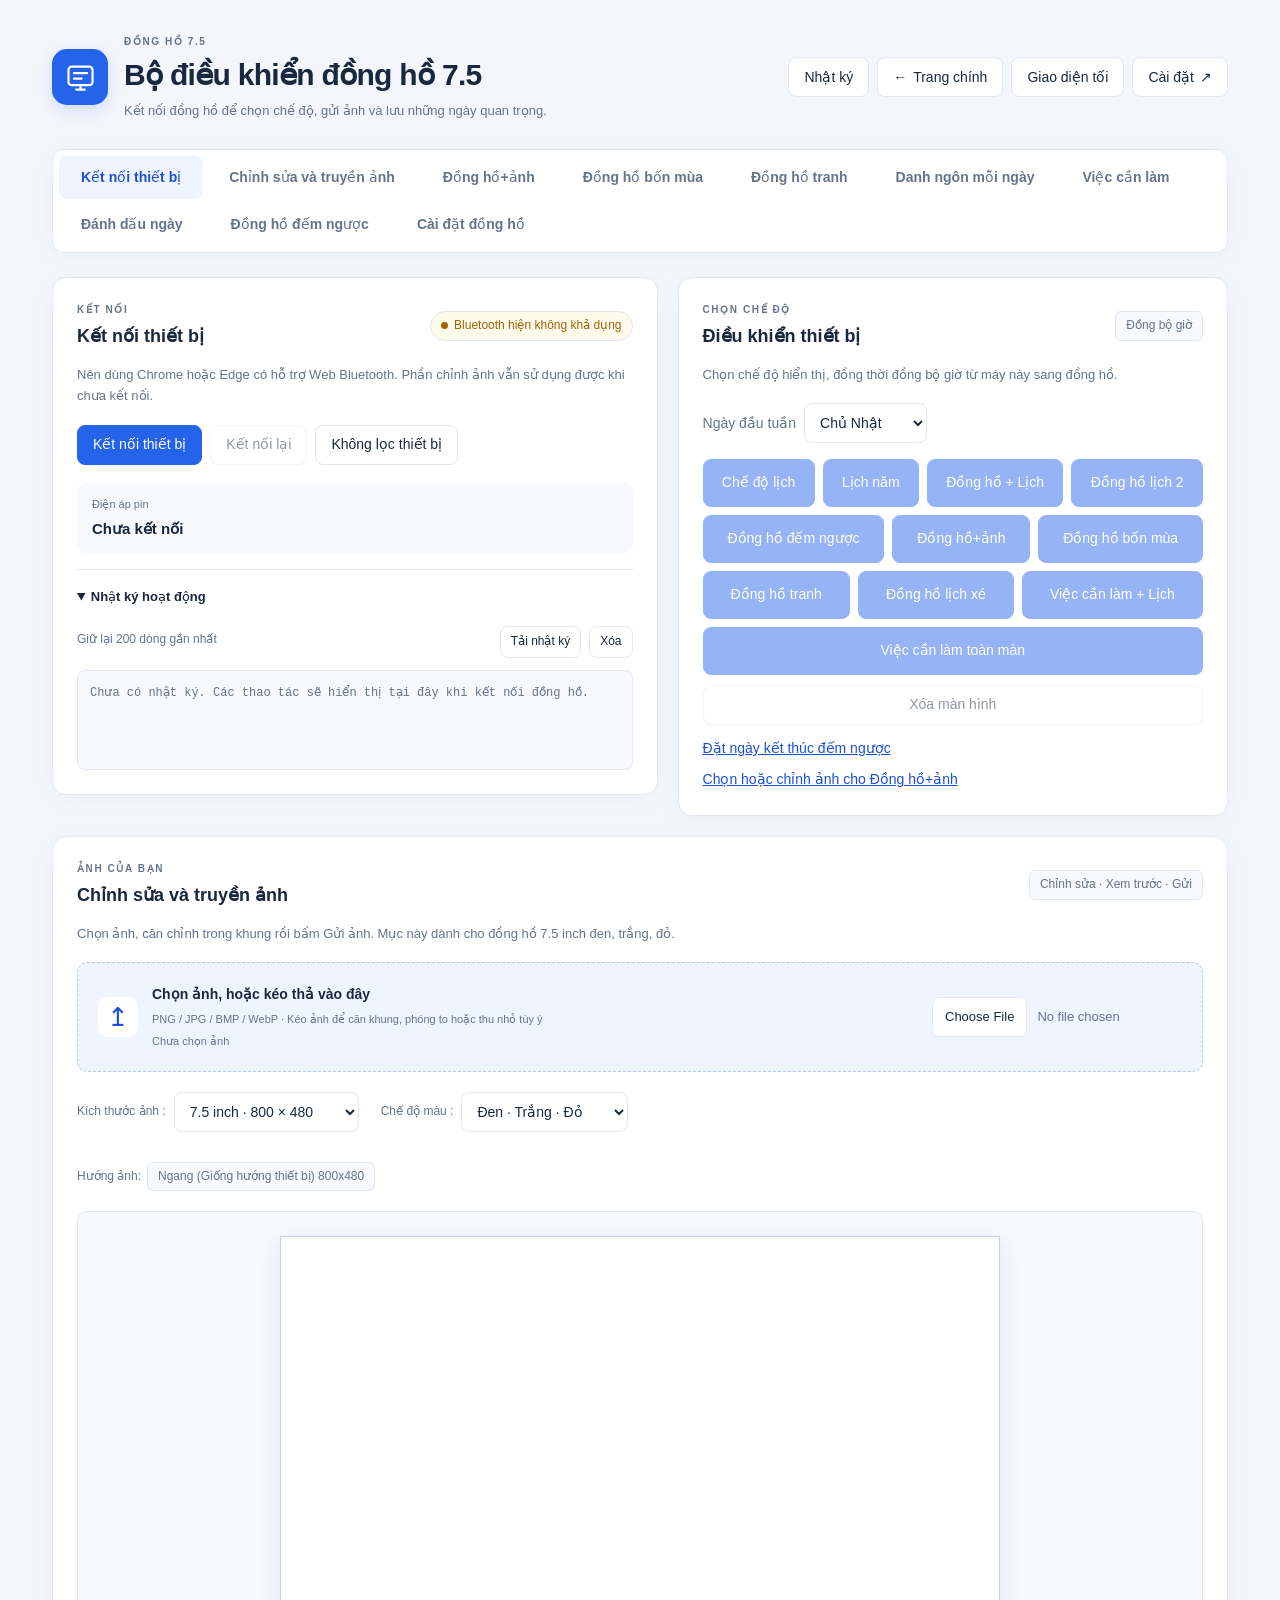
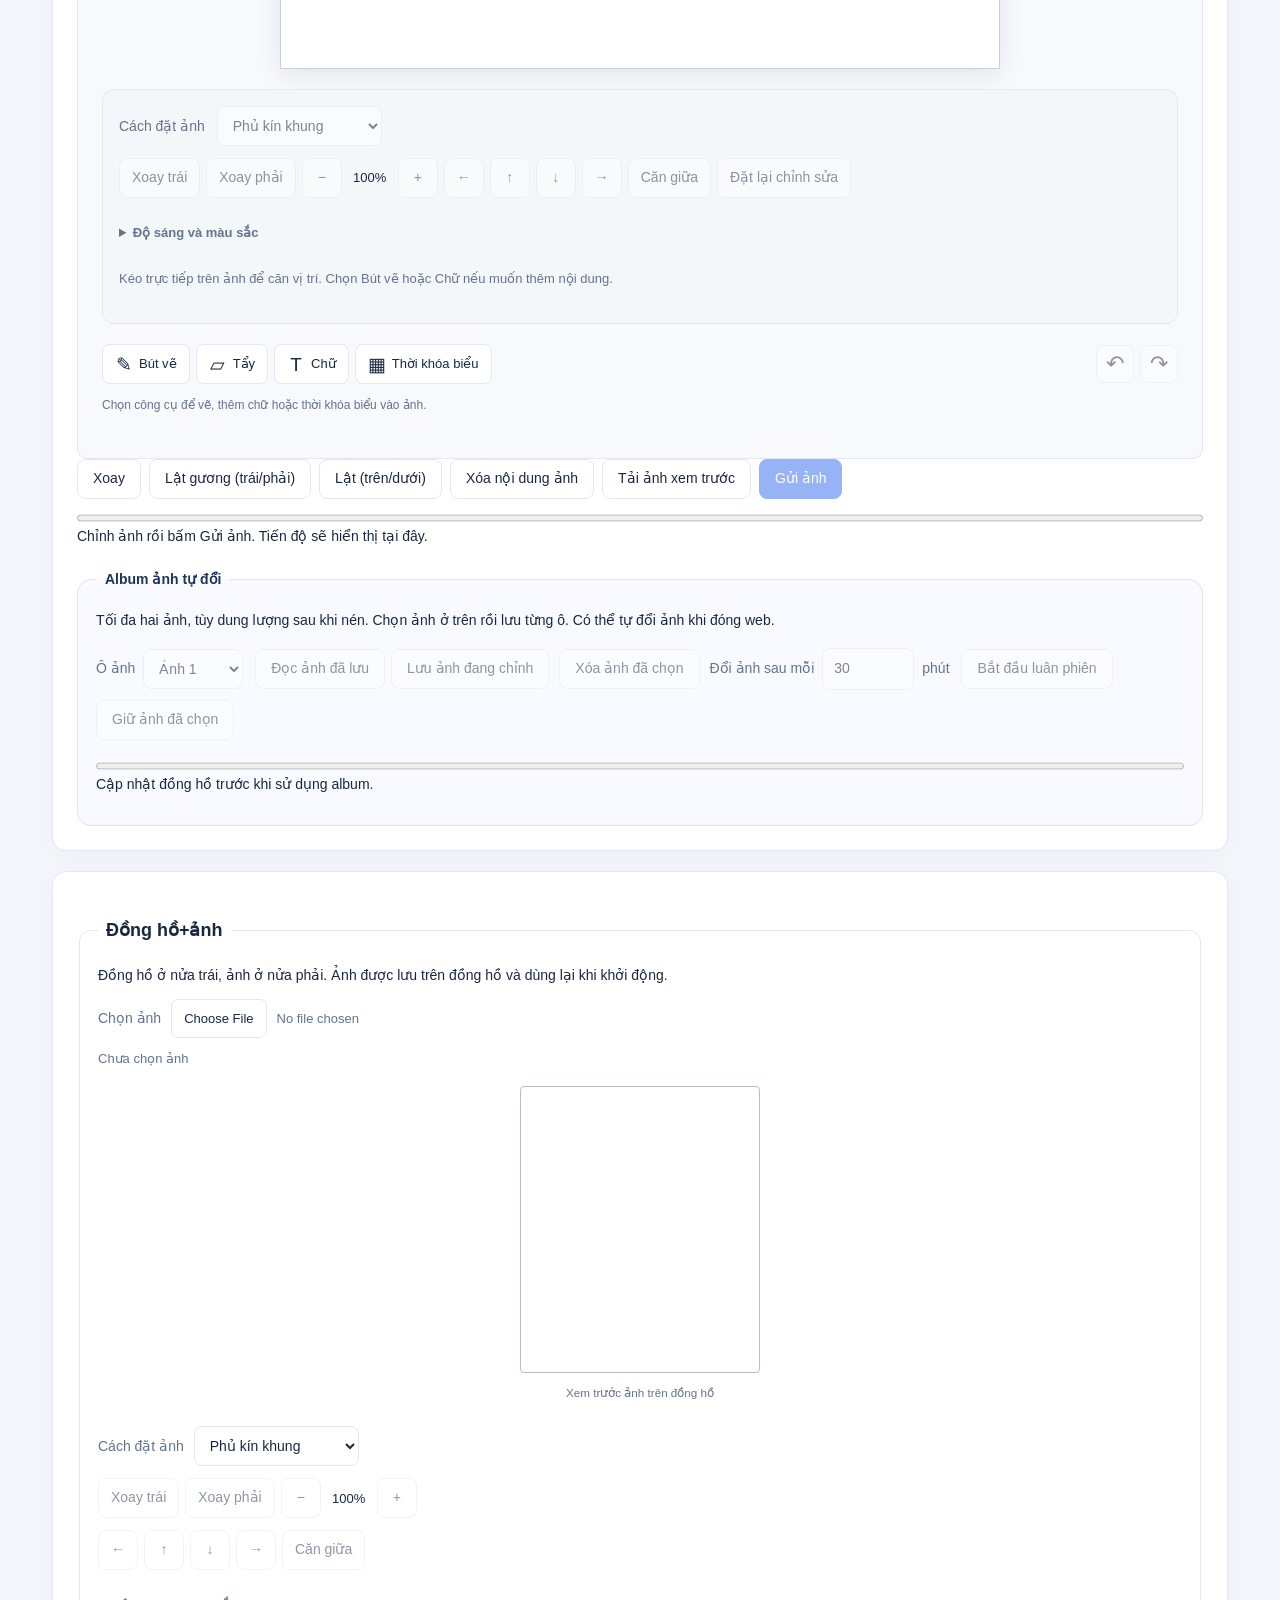
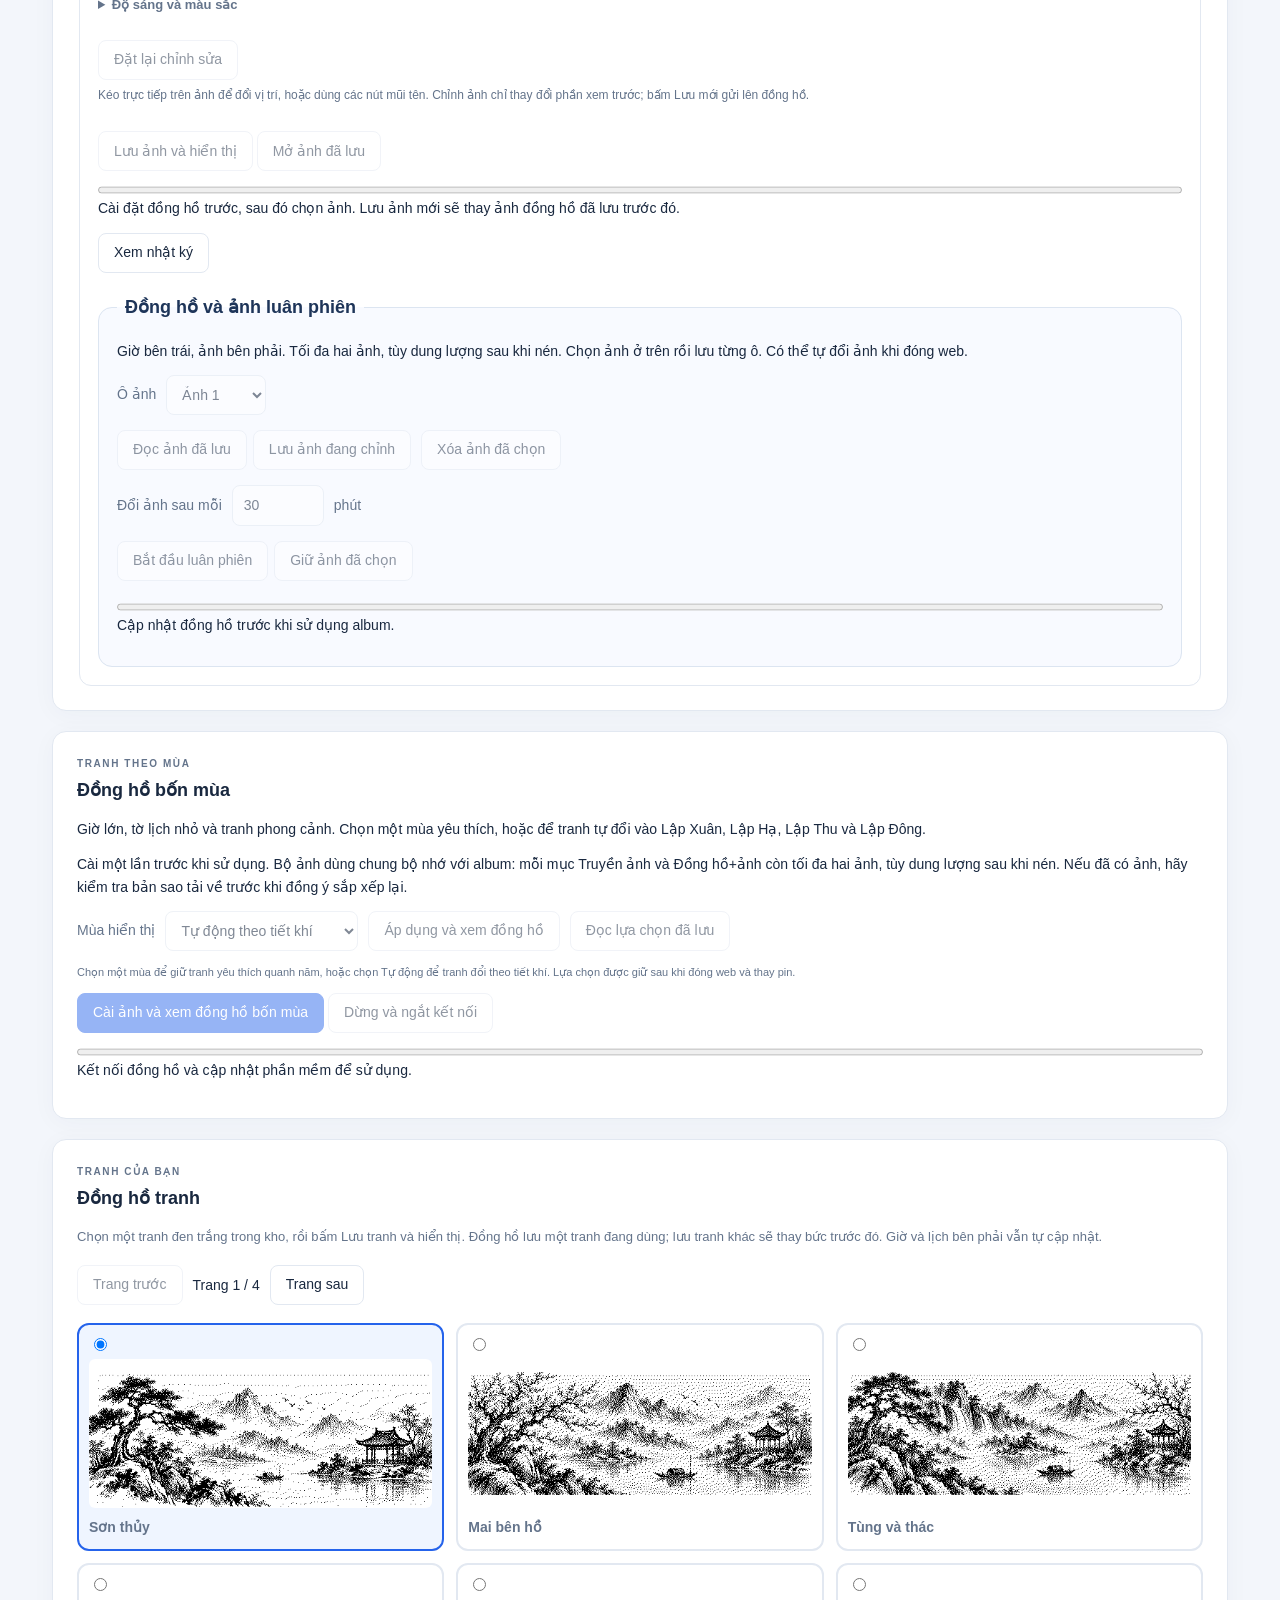
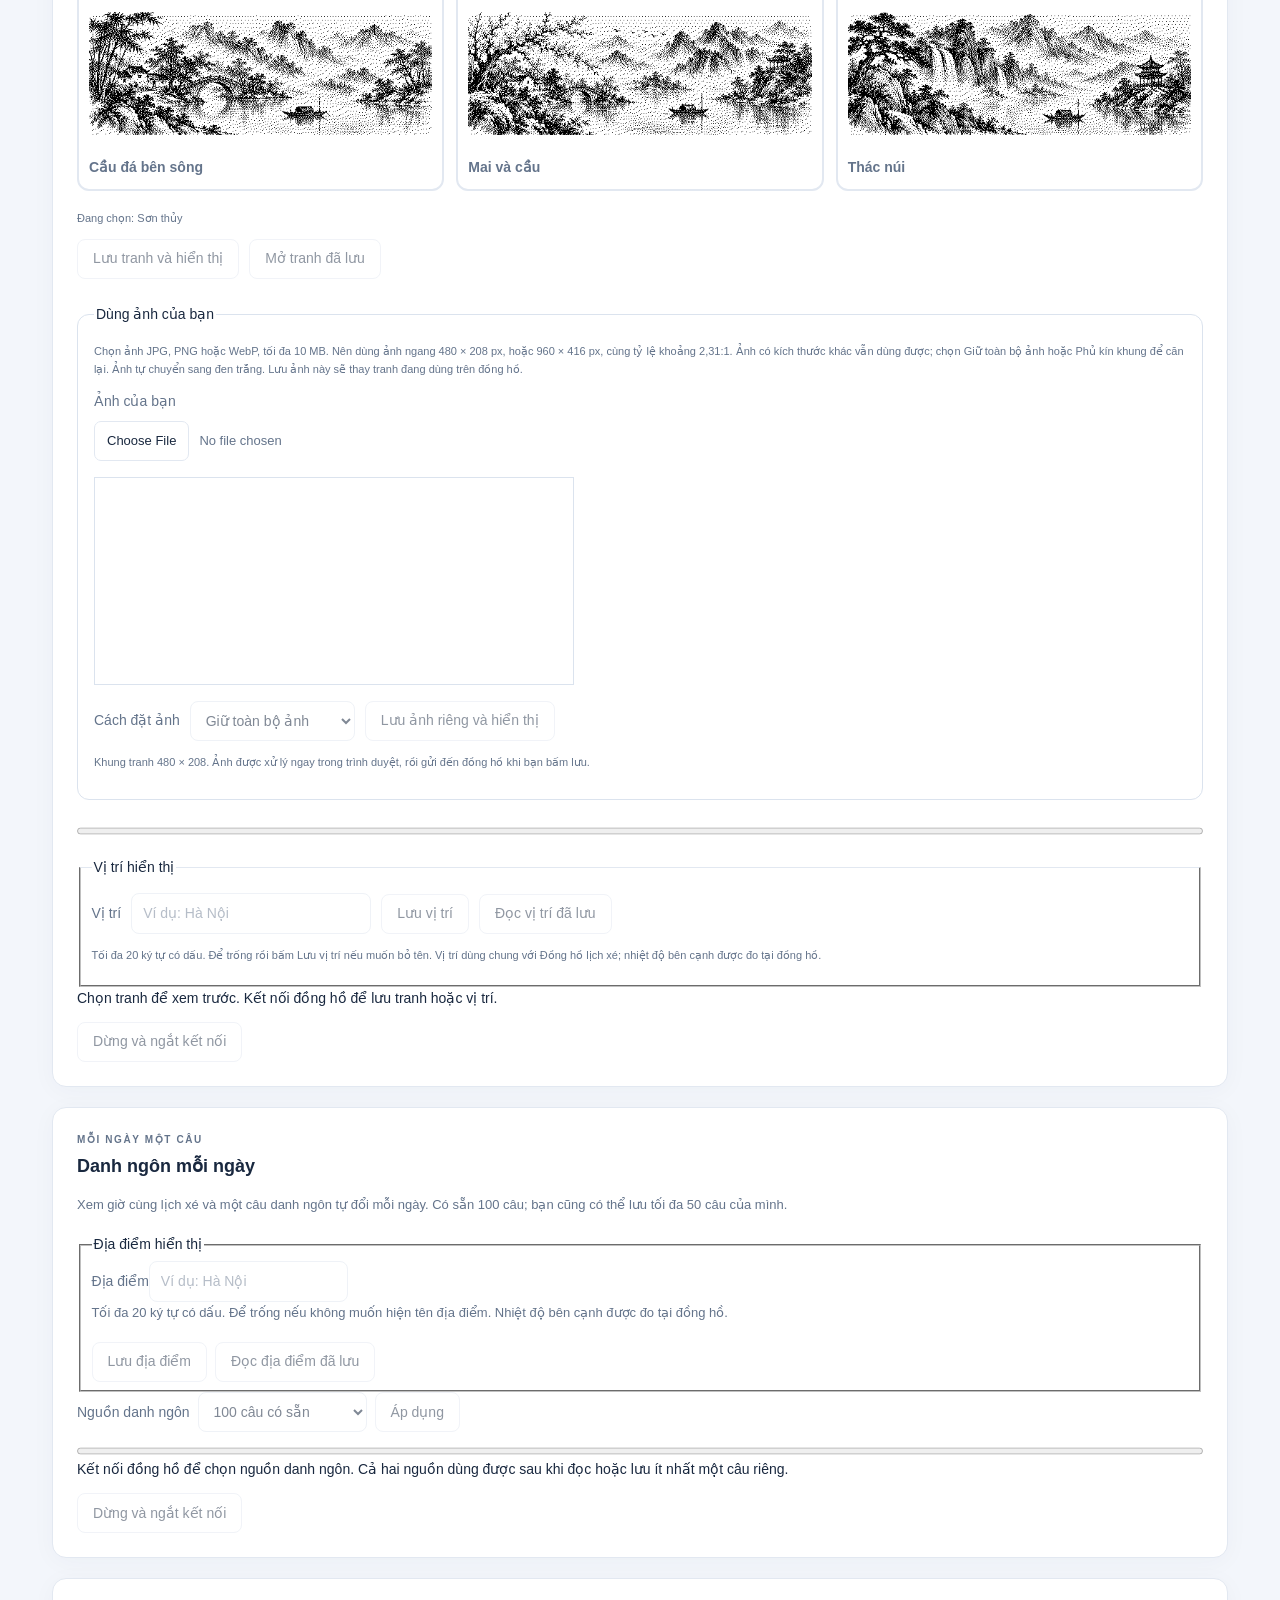
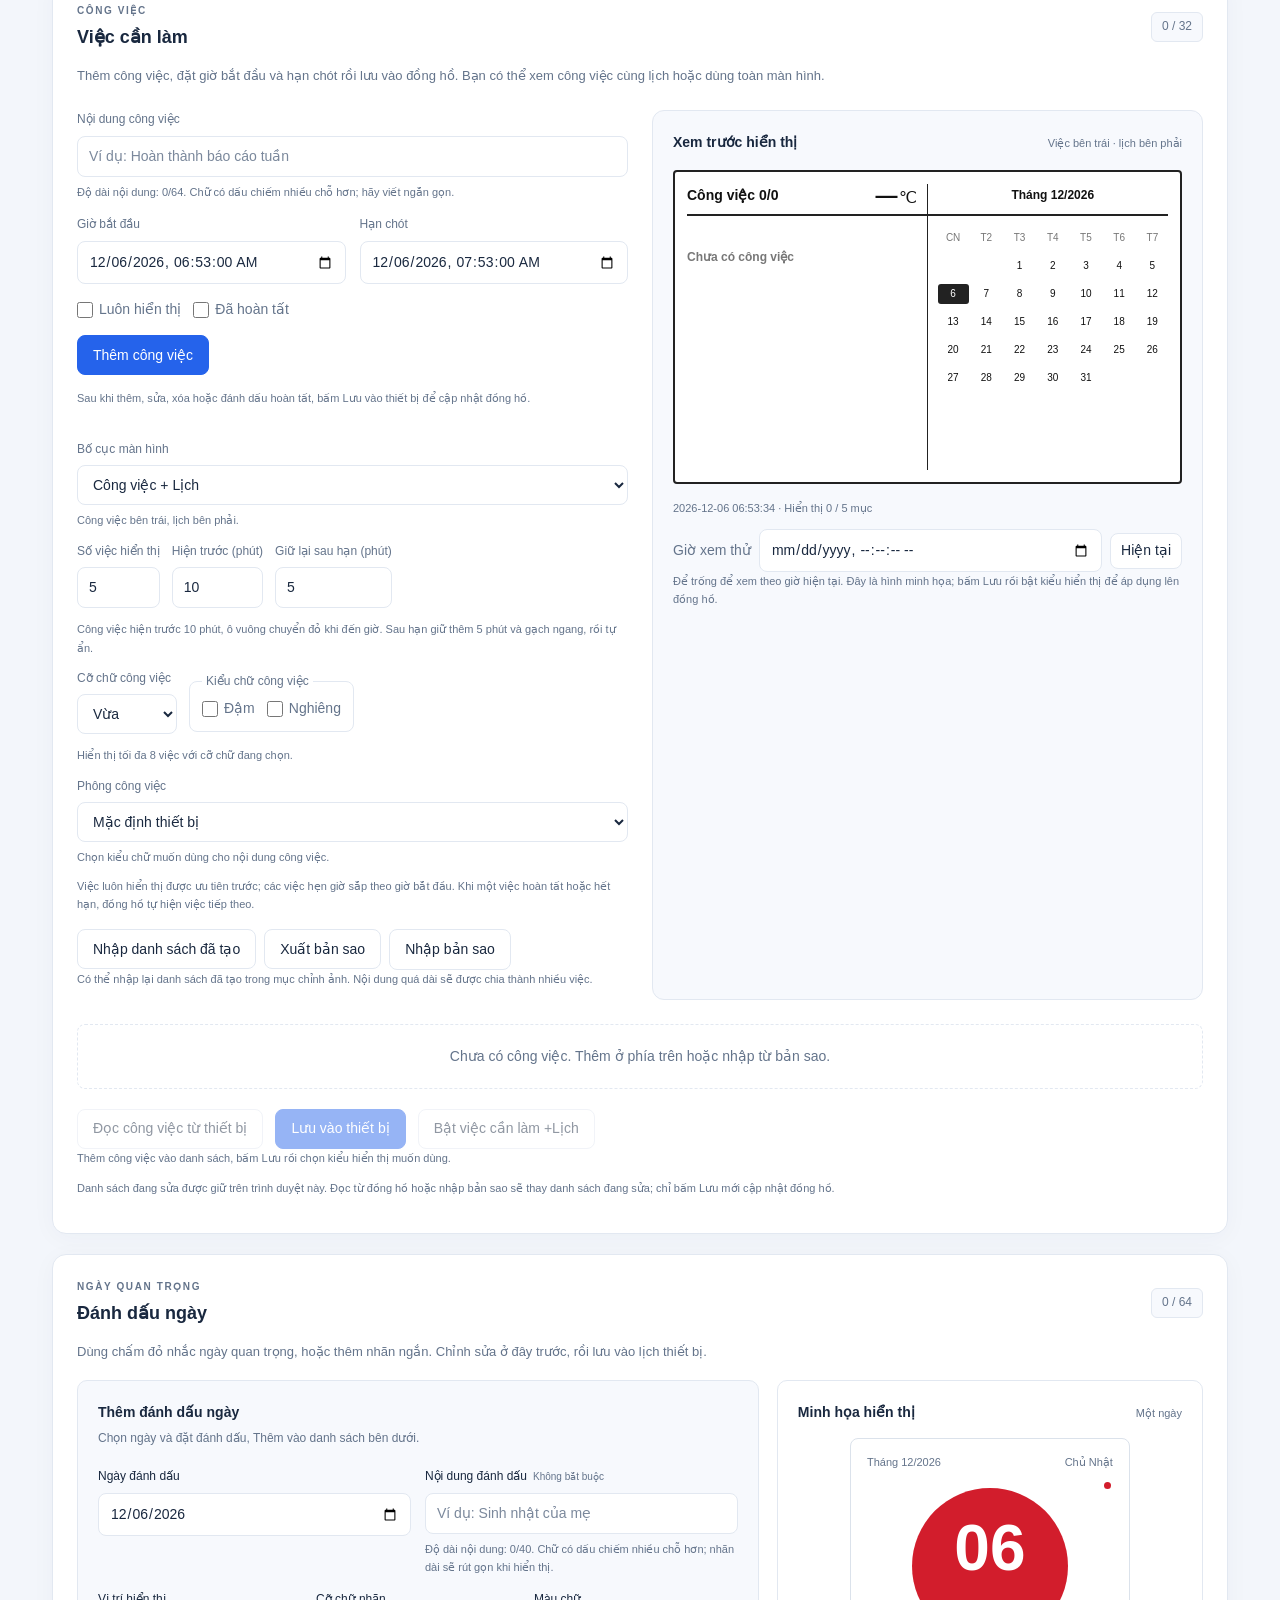
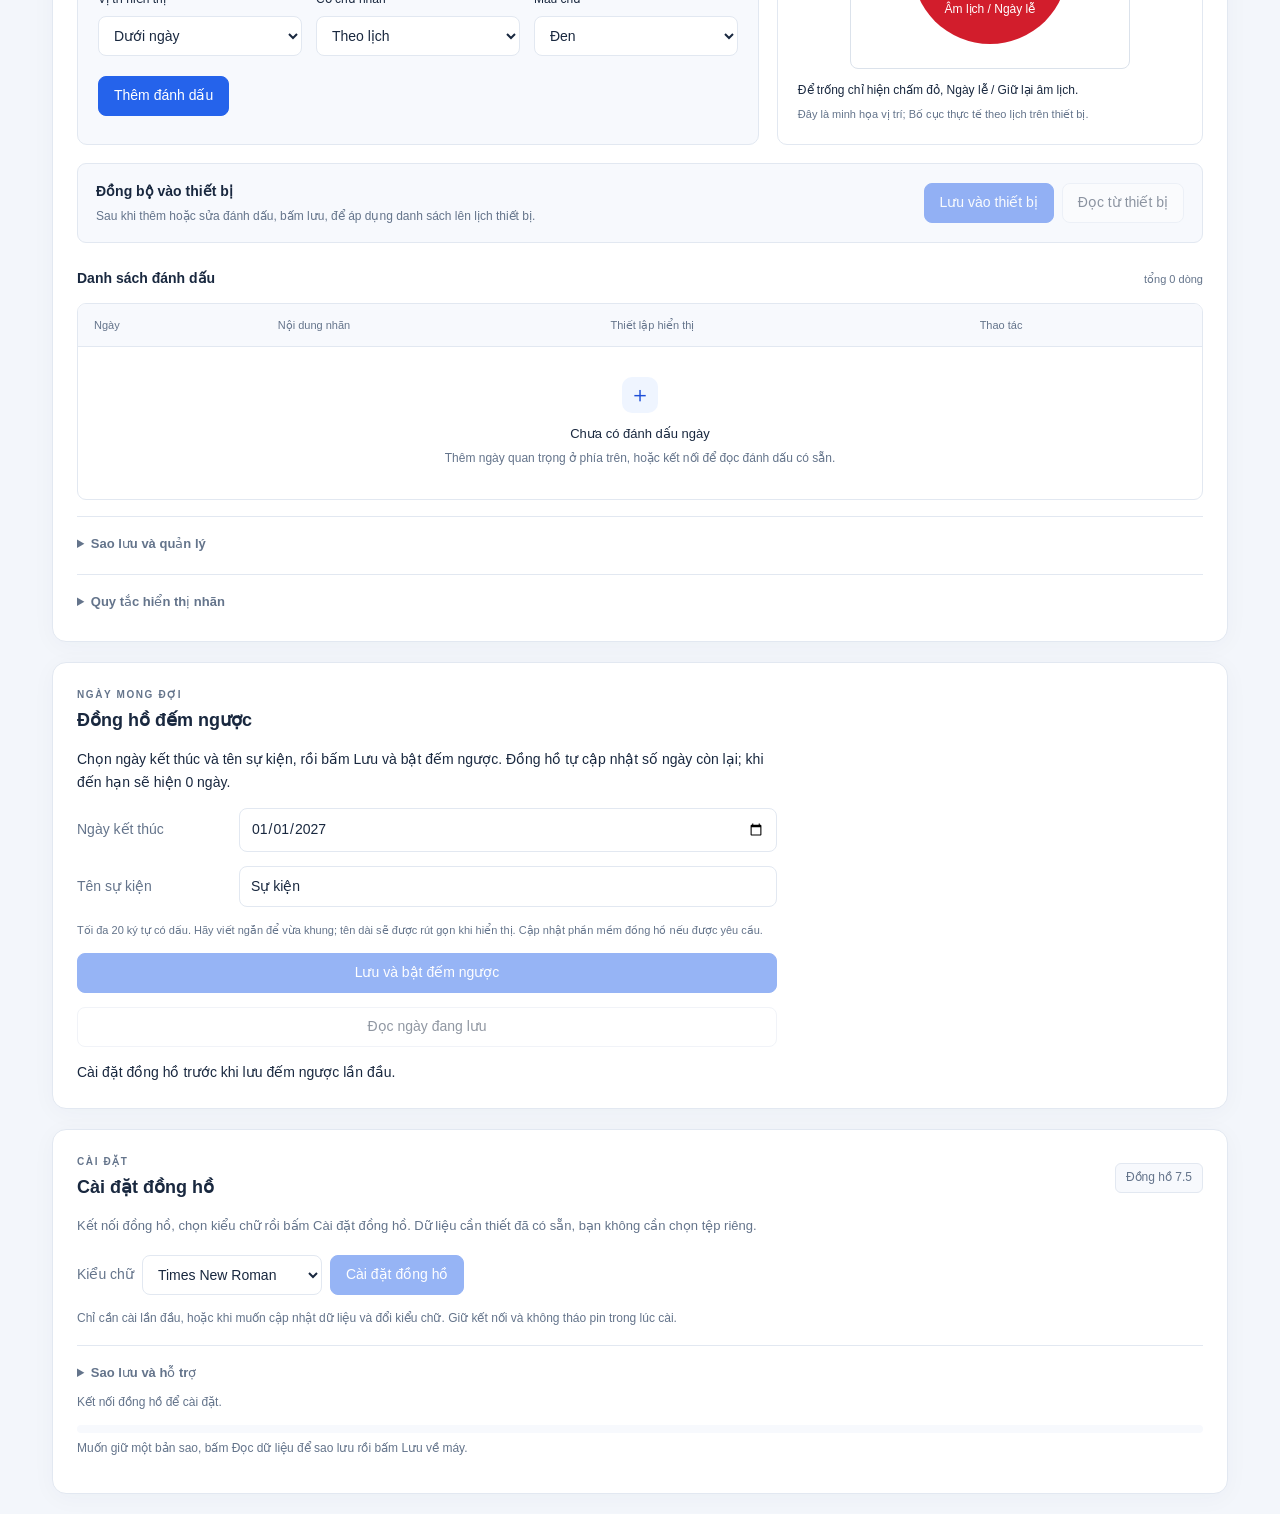
==== commit ac295eed: "Add files via upload" ====
--- a/clock75/html/index.html
+++ b/clock75/html/index.html
@@ -578,34 +578,34 @@
 	<script type="text/javascript" src="js/calendar_annotations.js?v=original-vi-5.9-public"></script>
 	<script type="text/javascript" src="js/resource_store.js?v=61.74.1-approtect75"></script>
 	<script src="js/resource_archive.js?v=20261004a"></script>
-	<script type="text/javascript" src="js/resource_builder.js?v=61.82.2"></script>
+	<script type="text/javascript" src="js/resource_builder.js?v=61.82.3"></script>
 	<script src="js/font_builder.js?v=original-vi-5.2-font20"></script>
-	<script src="js/font_sync.js?v=61.82.2"></script>
+	<script src="js/font_sync.js?v=61.82.3"></script>
 	<script src="js/todo_sync.js?v=20261005h"></script>
-	<script src="resources/bundled-projects.js?v=61.82.2"></script>
+	<script src="resources/bundled-projects.js?v=61.82.3"></script>
 	<script type="text/javascript" src="js/resource_installer.js?v=61.76.1-boot-fix"></script>
 	<script src="js/todo_calendar.js?v=original-vi-5.9.6"></script>
 	<script type="text/javascript" src="js/resource_editor.js?v=original-vi-5.3-countdown"></script>
-	<script src="js/clock_setup.js?v=61.82.2"></script>
+	<script src="js/clock_setup.js?v=61.82.3"></script>
 	<script src="js/countdown75.js?v=61.75-custom-art-vi"></script>
 	<script src="../../clock-image-processing.js?v=5.9.7"></script>
 	<script src="js/photo_editor.js?v=original-vi-5.9.7"></script>
-	<script src="js/photo_clock.js?v=61.82.2"></script>
+	<script src="js/photo_clock.js?v=61.82.3"></script>
 	<script type="text/javascript" src="js/console_ui.js?v=5.20.1c-approtect75"></script>
 	<script src="js/image_transfer_ui.js?v=5.9.6"></script>
-	<script type="text/javascript" src="js/main.js?v=61.82.2"></script>
+	<script type="text/javascript" src="js/main.js?v=61.82.3"></script>
 	<script src="js/image75_editor.js?v=original-vi-5.9.6"></script>
 	<script src="js/photo_codec75.js?v=original-vi-5.11"></script>
-	<script src="js/album75.js?v=61.82.2"></script>
-	<script src="js/year_calendar75.js?v=61.82.2"></script>
-<script src="js/quote75.js?v=61.82.2"></script>
+	<script src="js/album75.js?v=61.82.3"></script>
+	<script src="js/year_calendar75.js?v=61.82.3"></script>
+<script src="js/quote75.js?v=61.82.3"></script>
 <script src="resources/art-landscape-data.js?v=5.17"></script>
 <script src="resources/art-gallery-data.js?v=61.75"></script>
-<script src="js/art_clock75.js?v=61.82.2"></script>
+<script src="js/art_clock75.js?v=61.82.3"></script>
  <script src="js/art_upload75.js?v=61.75-custom-art-vi"></script>
 <script src="resources/season-data.js?v=5.20.1-approtect75"></script>
-<script src="js/season75.js?v=61.82.2"></script>
-<script src="js/rounded_clock75.js?v=61.82.2"></script>
+<script src="js/season75.js?v=61.82.3"></script>
+<script src="js/rounded_clock75.js?v=61.82.3"></script>
 </body>
 
 </html>
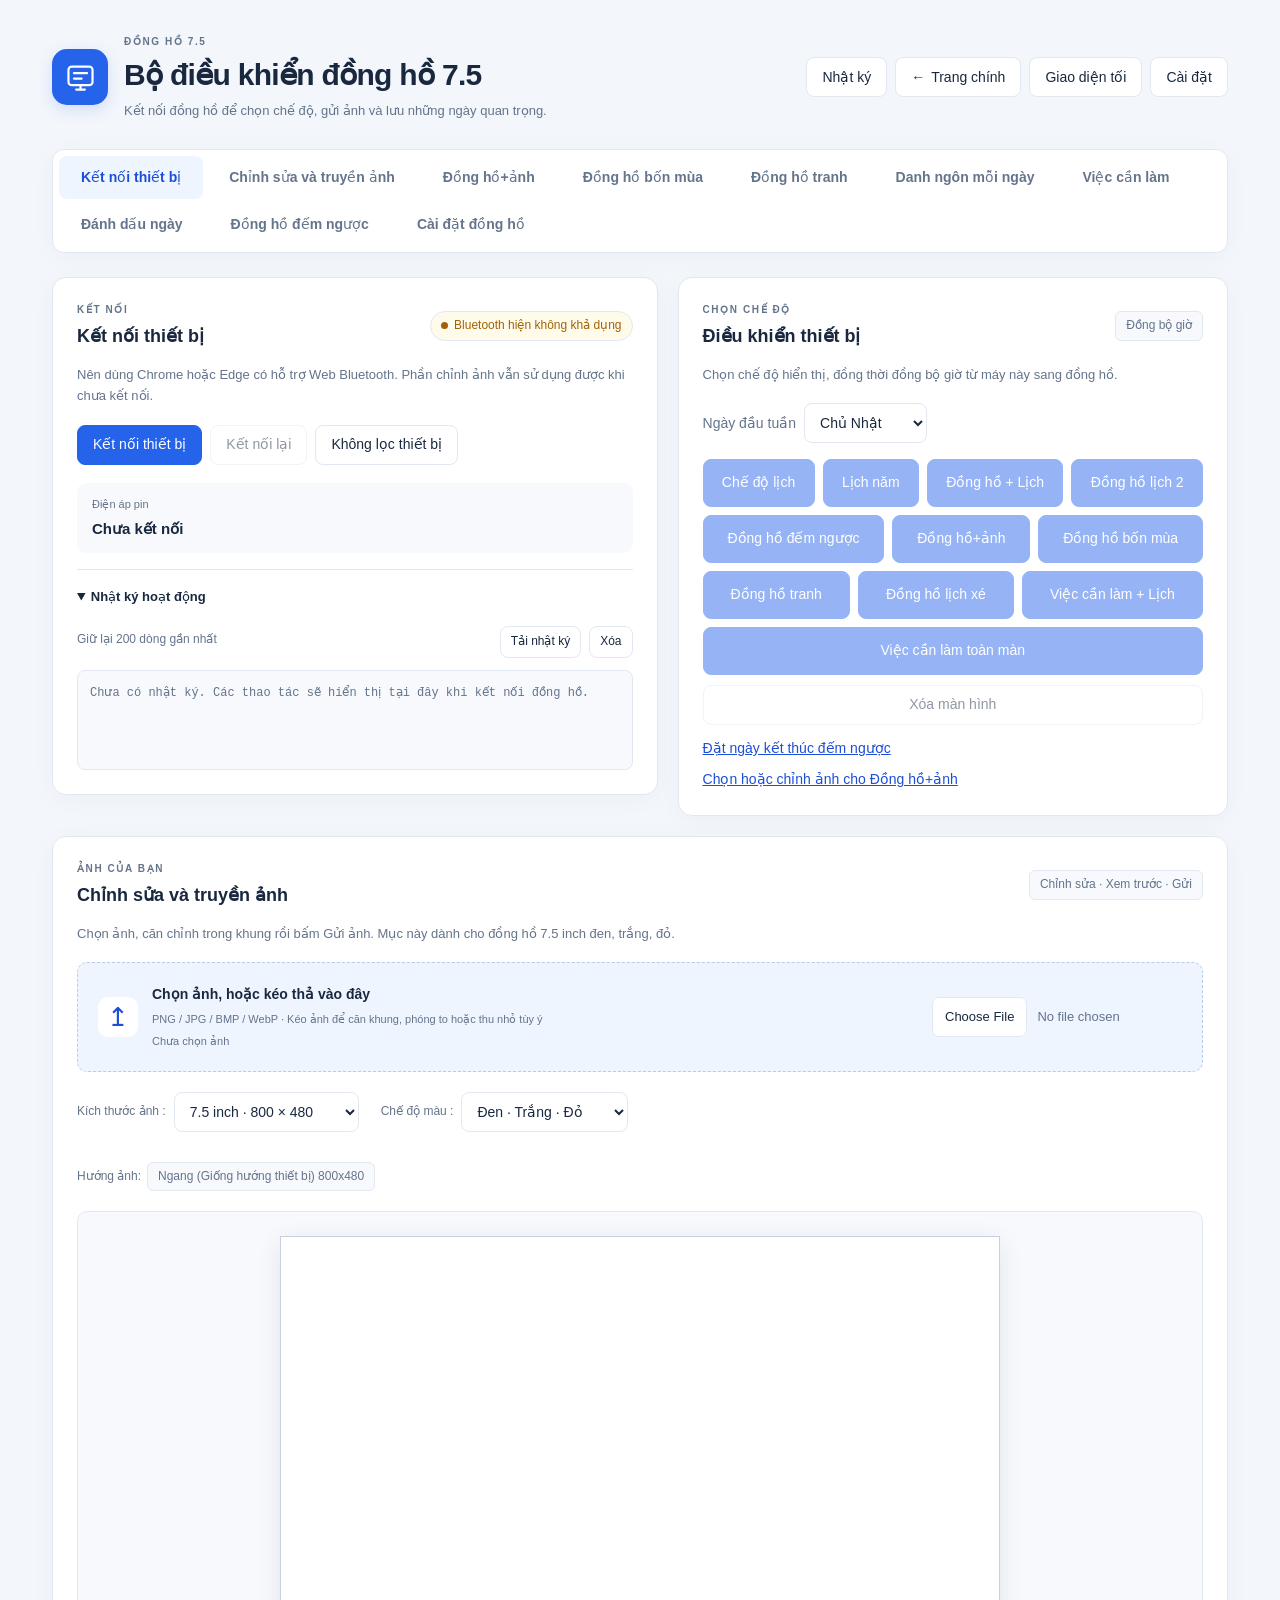
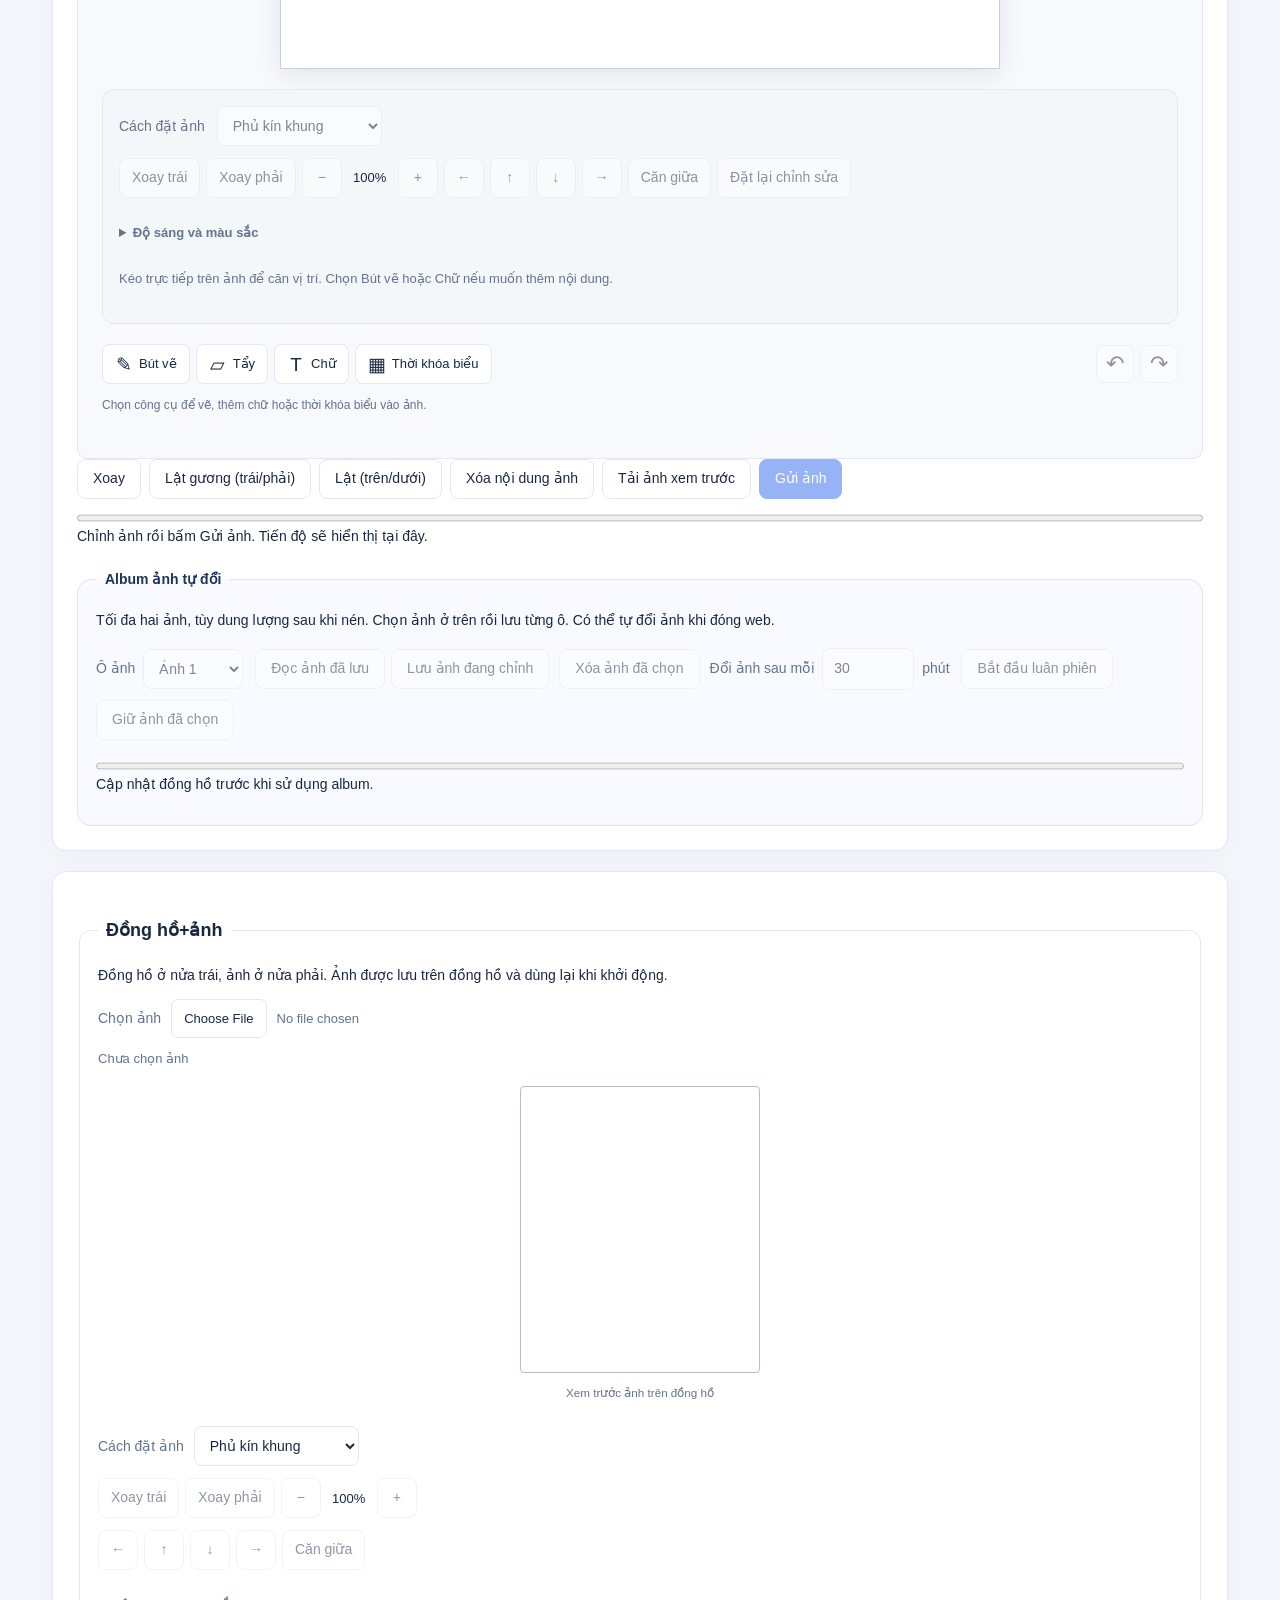
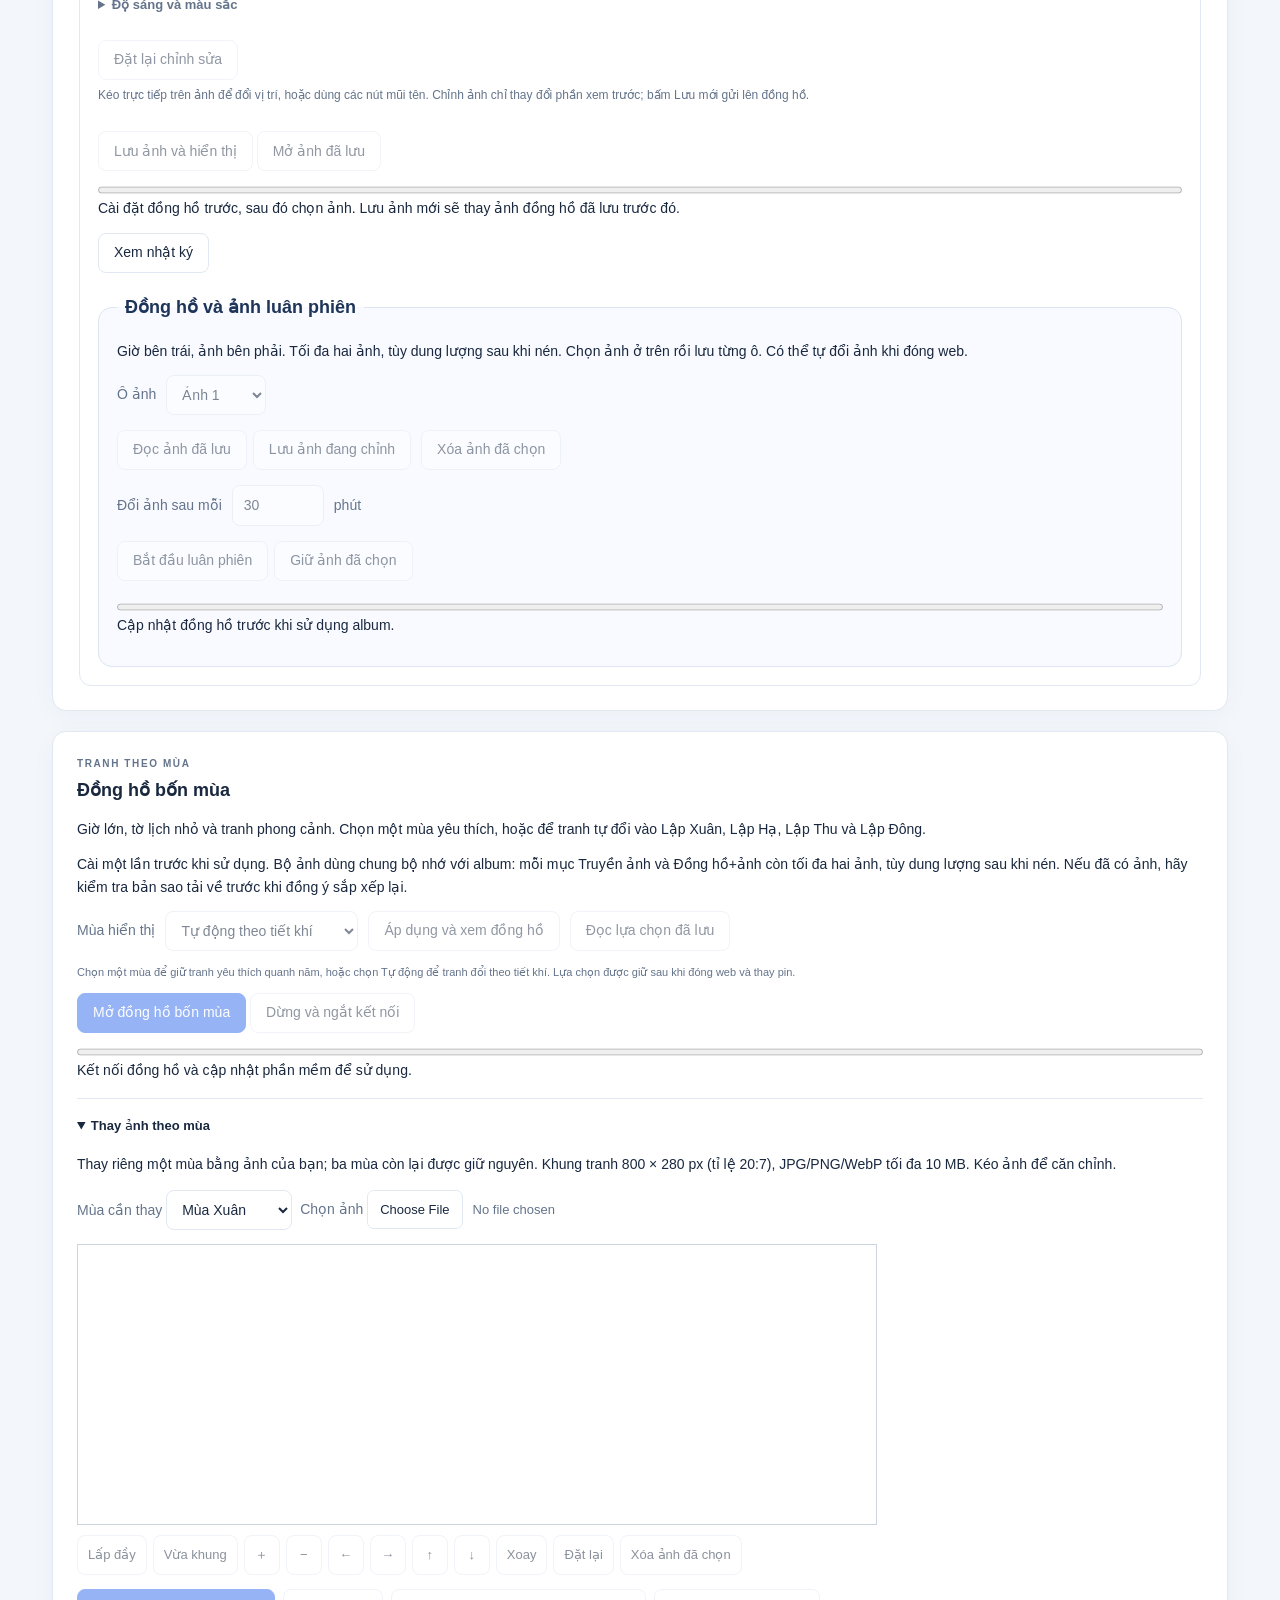
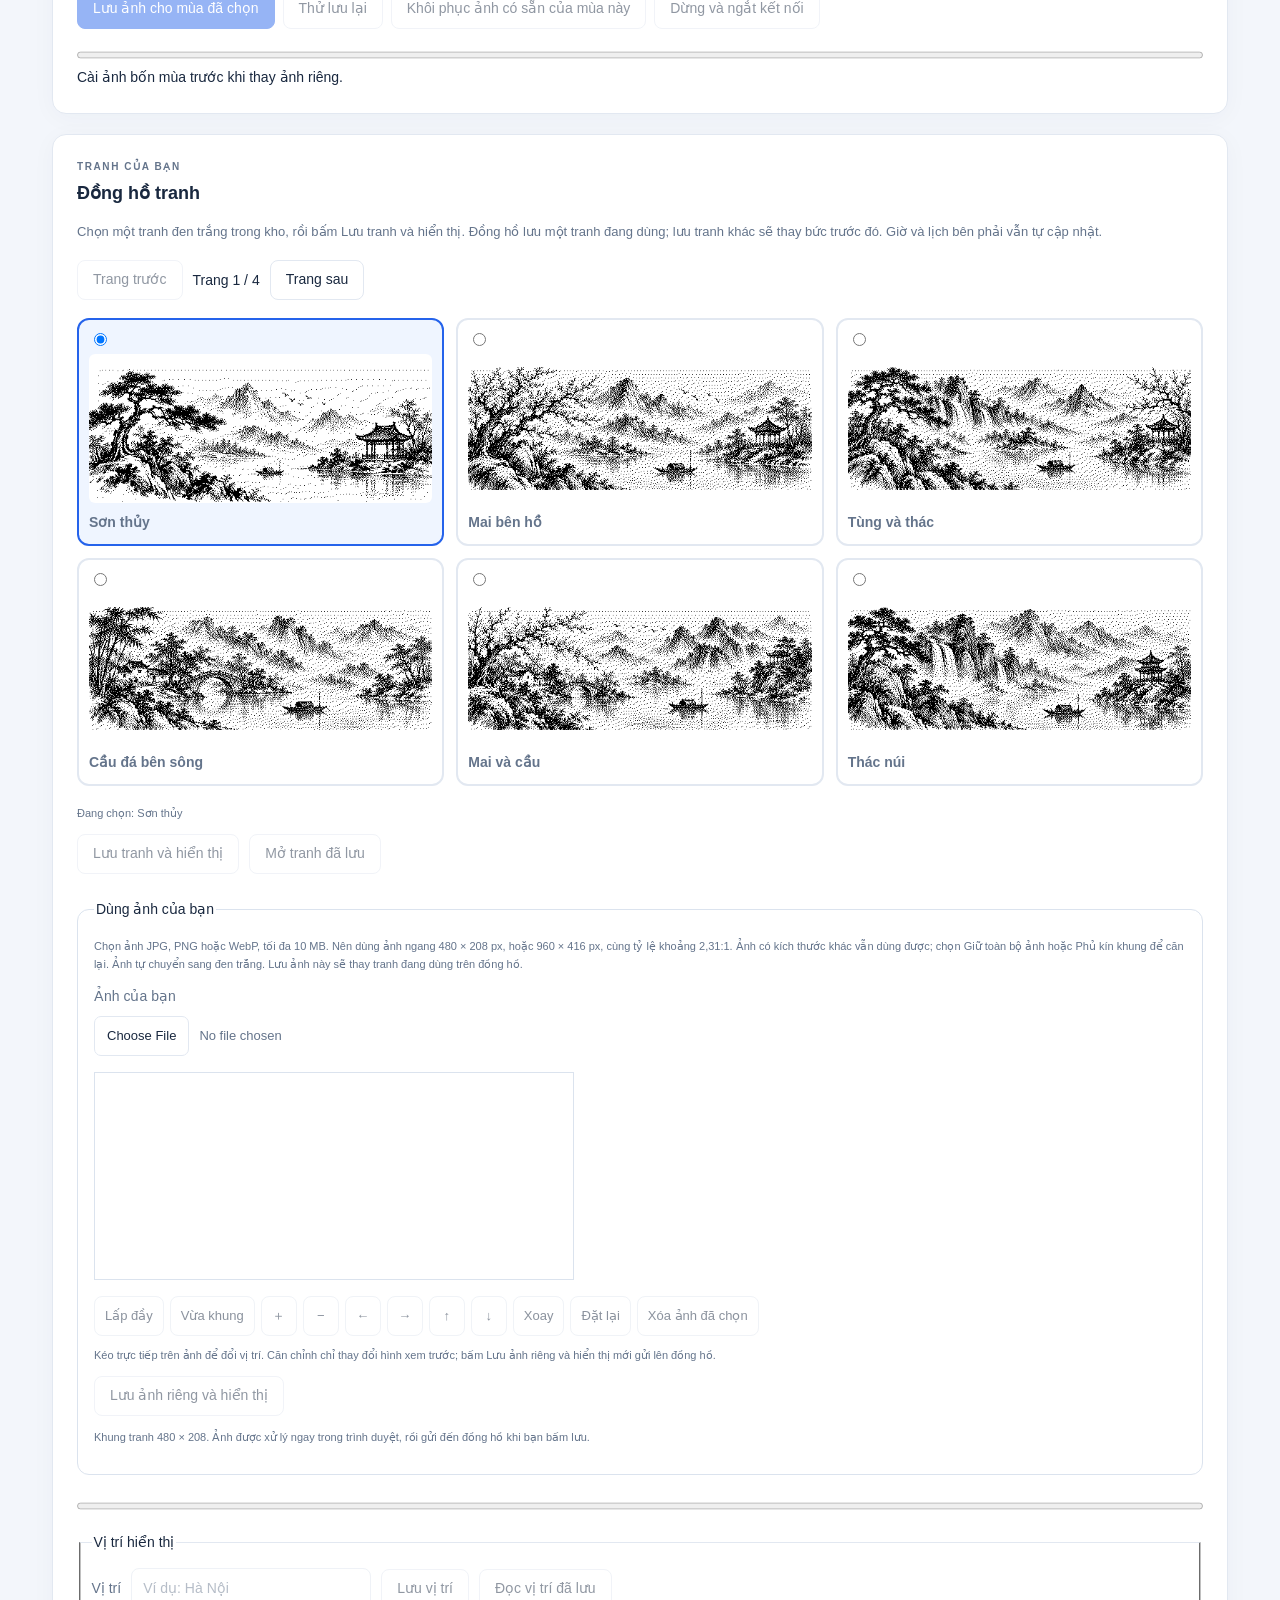
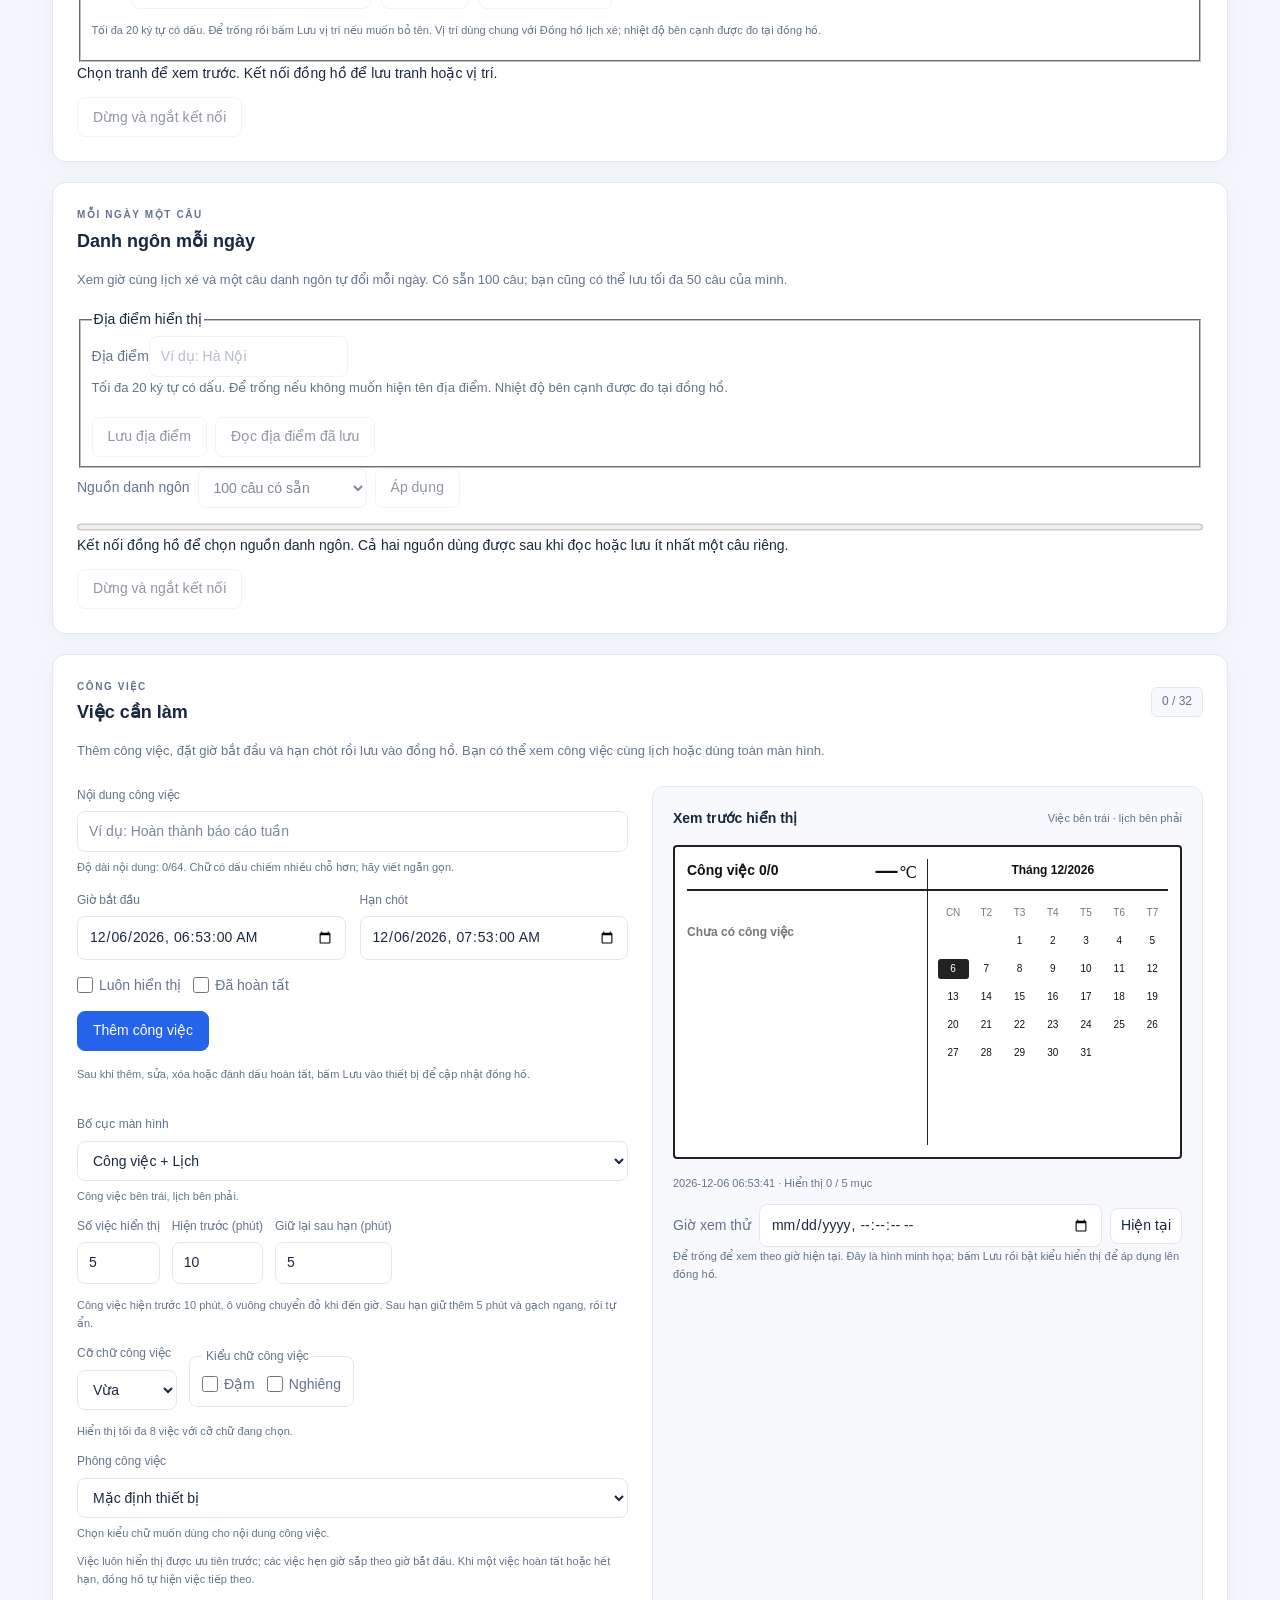
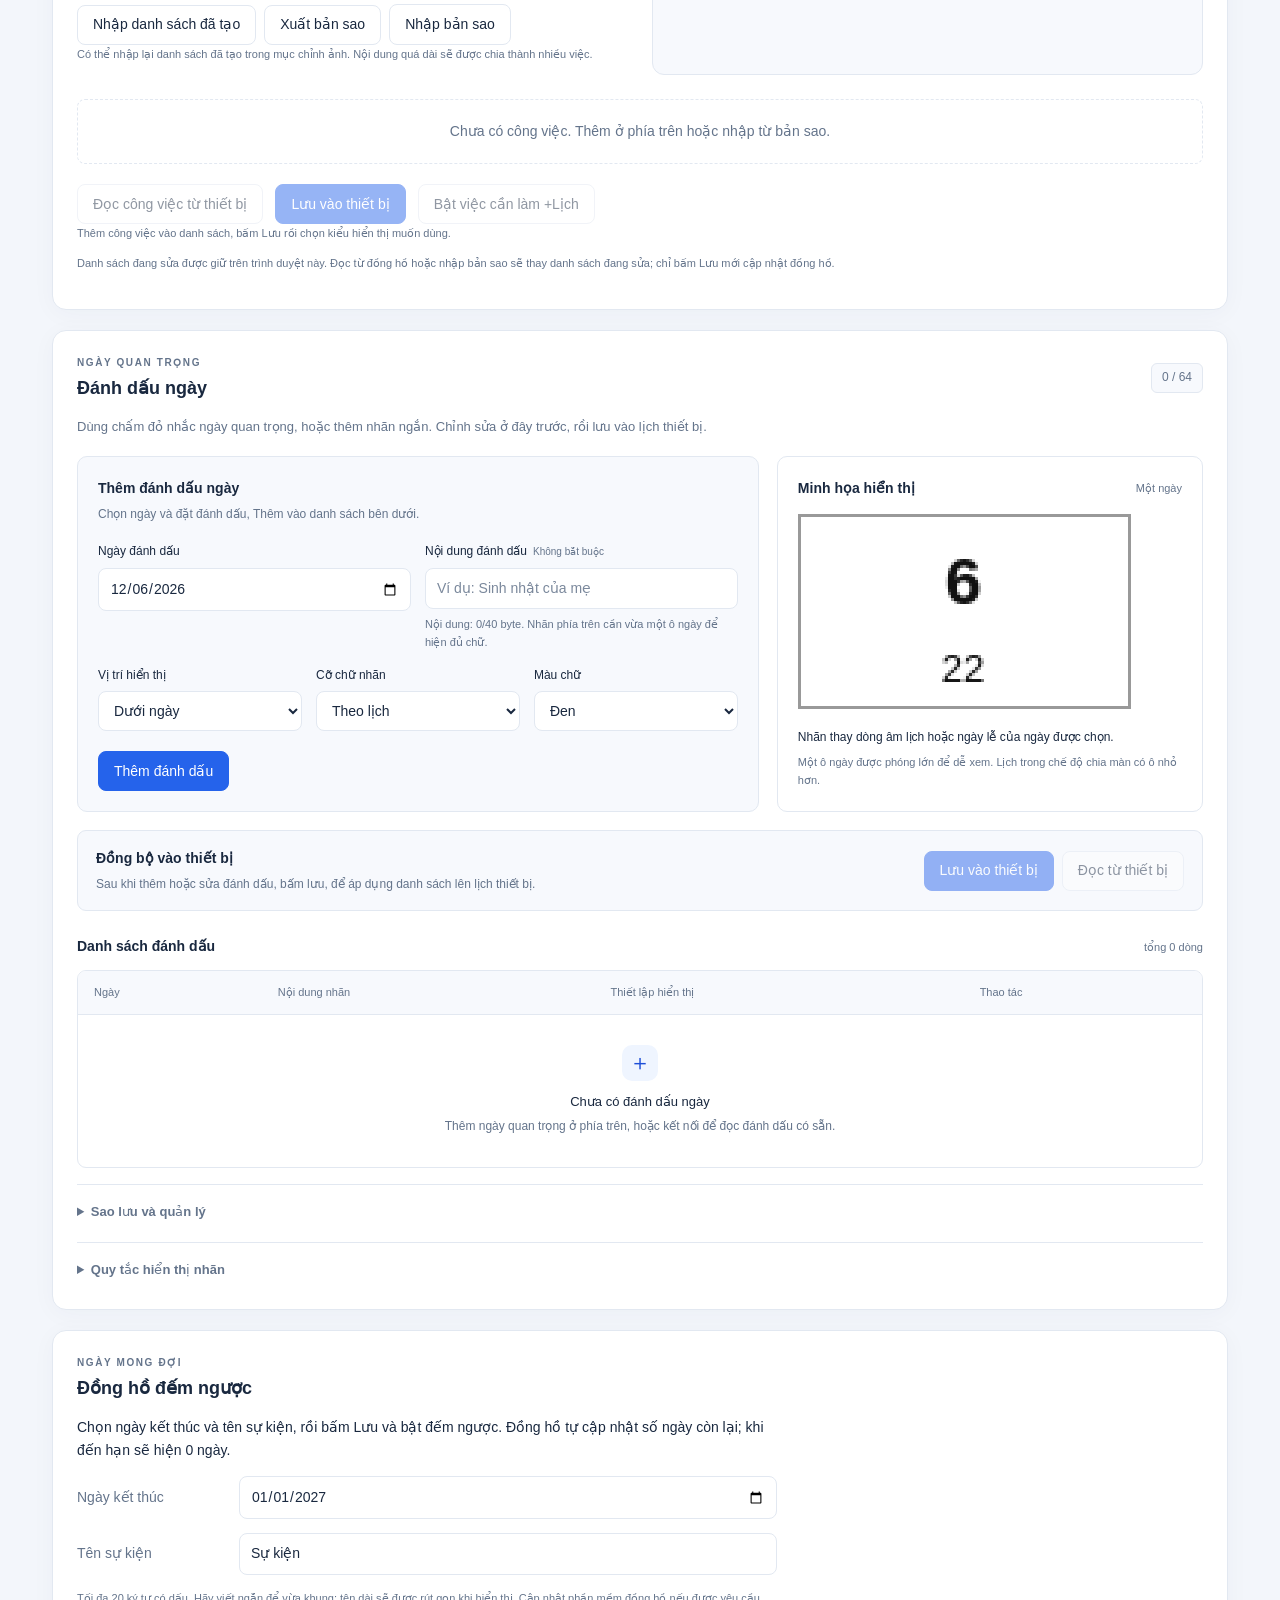
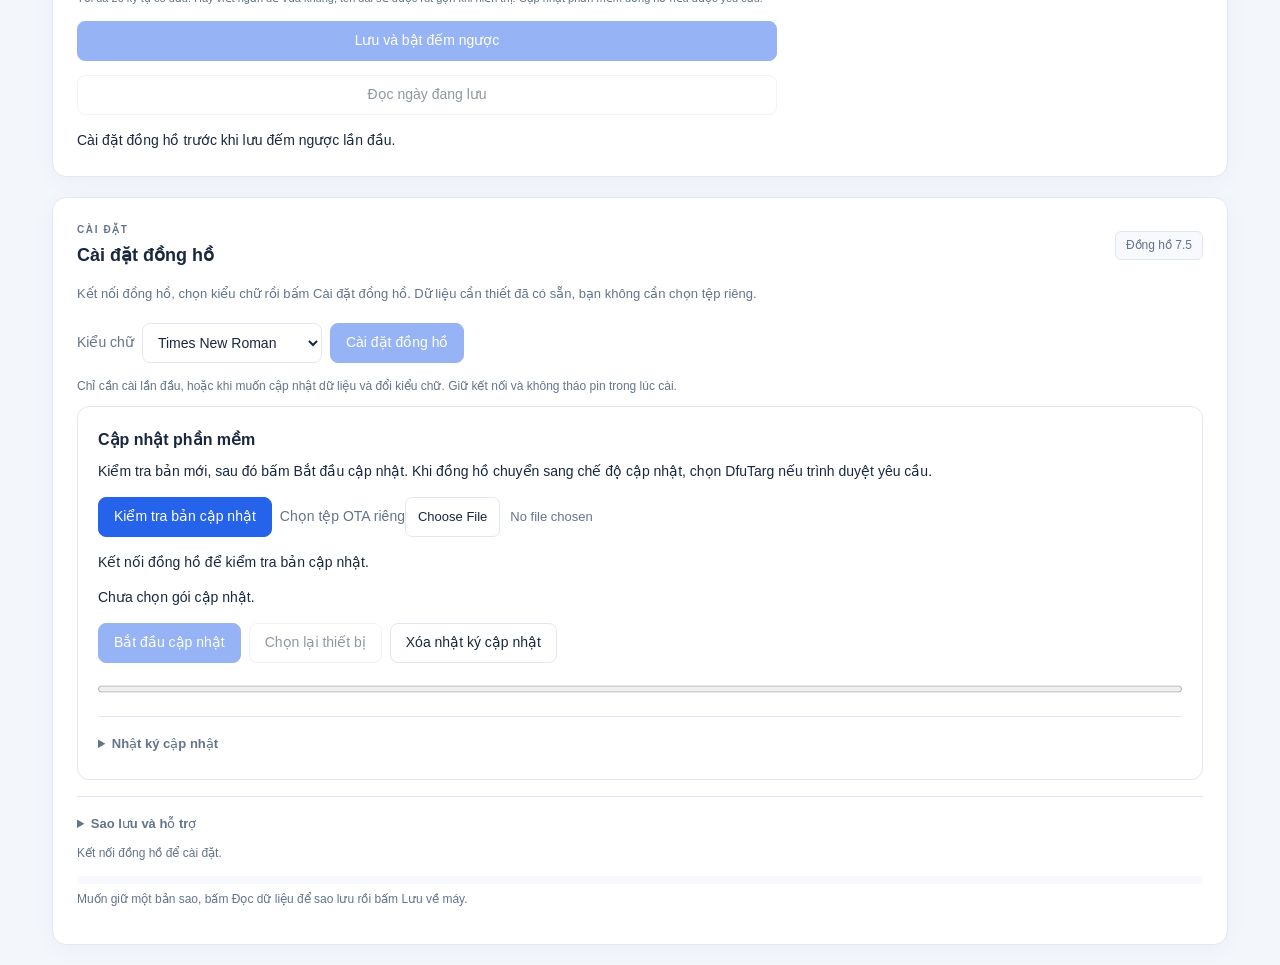
==== commit da188c4d: "Add files via upload" ====
--- a/clock75/html/index.html
+++ b/clock75/html/index.html
@@ -8,7 +8,7 @@
 	<title>Bộ điều khiển đồng hồ 7.5</title>
 	<link rel="shortcut icon" type="image/png" href="favicon.png">
 	<meta name="theme-color" content="#2563eb">
-	<link rel="stylesheet" href="css/main.css?v=61.75-custom-art-vi">
+	<link rel="stylesheet" href="css/main.css?v=61.84">
 	<link rel="stylesheet" href="css/photo-clock.css?v=61.80">
 	<link rel="stylesheet" href="css/album75.css?v=5.20.1-approtect75">
 </head>
@@ -25,7 +25,7 @@
 				<button id="openActivityLogButton" type="button" class="secondary" onclick="ConsoleUI.openLog()">Nhật ký</button>
 				<button id="openMainPageButton" type="button" class="secondary" onclick="openMainPage()"><span aria-hidden="true">←</span> Trang chính</button>
 				<button id="themeToggle" type="button" class="secondary" aria-pressed="false">Giao diện tối</button>
-				<button id="openDfuPageButton" type="button" class="secondary" onclick="openDfuPage()">Cài đặt <span aria-hidden="true">↗</span></button>
+				<button id="openDfuPageButton" type="button" class="secondary" onclick="document.getElementById('externalResources').scrollIntoView({block:'start'})">Cài đặt</button>
 			</div>
 		</header>
 		<nav id="workspaceNav" class="workspace-nav" aria-label="Điều hướng">
@@ -349,10 +349,15 @@
  <button id="season75Apply" type="button" disabled onclick="Season75.apply()">Áp dụng và xem đồng hồ</button>
  <button id="season75Read" type="button" class="secondary" disabled onclick="Season75.read()">Đọc lựa chọn đã lưu</button>
  </div><p class="field-hint">Chọn một mùa để giữ tranh yêu thích quanh năm, hoặc chọn Tự động để tranh đổi theo tiết khí. Lựa chọn được giữ sau khi đóng web và thay pin.</p>
- <button id="season75Install" class="primary" type="button" onclick="Season75.install()" disabled>Cài ảnh và xem đồng hồ bốn mùa</button>
+ <button id="season75Install" class="primary" type="button" onclick="Season75.install()" disabled>Mở đồng hồ bốn mùa</button>
  <button id="season75Stop" class="secondary" type="button" onclick="Season75.stop()" disabled>Dừng và ngắt kết nối</button>
  <progress id="season75Progress" value="0" max="1" style="display:block;width:100%;margin-top:12px" aria-label="Tiến độ cài ảnh bốn mùa"></progress>
- <p id="season75Status" role="status" aria-live="polite">Kết nối đồng hồ và cập nhật phần mềm để sử dụng.</p>
+ <p id="season75Status" role="status" aria-live="polite">Kết nối đồng hồ và cập nhật phần mềm để sử dụng.</p><details class="help-details" open><summary>Thay ảnh theo mùa</summary>
+<p>Thay riêng một mùa bằng ảnh của bạn; ba mùa còn lại được giữ nguyên. Khung tranh 800 × 280 px (tỉ lệ 20:7), JPG/PNG/WebP tối đa 10 MB. Kéo ảnh để căn chỉnh.</p>
+<div class="external-resource-actions"><label>Mùa cần thay <select id="seasonUploadTarget"><option value="0">Mùa Xuân</option><option value="1">Mùa Hạ</option><option value="2">Mùa Thu</option><option value="3">Mùa Đông</option></select></label><label>Chọn ảnh <input id="seasonUploadFile" type="file" accept="image/jpeg,image/png,image/webp"></label></div>
+<canvas id="seasonUploadPreview" width="800" height="280" style="display:block;width:100%;max-width:800px;border:1px solid #ccd4df" aria-label="Ảnh theo mùa sau khi căn chỉnh"></canvas>
+<div class="season-edit-tools"><button type="button" data-season-edit="cover">Lấp đầy</button><button type="button" data-season-edit="contain">Vừa khung</button><button type="button" data-season-edit="zoomIn">＋</button><button type="button" data-season-edit="zoomOut">−</button><button type="button" data-season-edit="left">←</button><button type="button" data-season-edit="right">→</button><button type="button" data-season-edit="up">↑</button><button type="button" data-season-edit="down">↓</button><button type="button" data-season-edit="rotate">Xoay</button><button type="button" data-season-edit="reset">Đặt lại</button><button id="seasonUploadClear" type="button" onclick="SeasonUpload75.clear()" disabled>Xóa ảnh đã chọn</button></div><div class="external-resource-actions"><button id="seasonUploadSave" type="button" class="primary" onclick="SeasonUpload75.save()">Lưu ảnh cho mùa đã chọn</button><button id="seasonUploadRetry" type="button" class="secondary" onclick="SeasonUpload75.retry()">Thử lưu lại</button><button id="seasonUploadRestore" type="button" class="secondary" onclick="SeasonUpload75.restore()">Khôi phục ảnh có sẵn của mùa này</button><button id="seasonUploadStop" type="button" class="secondary" onclick="SeasonUpload75.stop()">Dừng và ngắt kết nối</button></div>
+<progress id="seasonUploadProgress" max="1" value="0" style="width:100%" aria-label="Tiến độ lưu ảnh theo mùa"></progress><p id="seasonUploadStatus" role="status">Cài ảnh bốn mùa trước khi thay ảnh riêng.</p></details>
 </section>
 <section id="art75Workspace" class="section" aria-labelledby="art75Heading">
  <div class="section-heading"><div><p class="section-kicker">TRANH CỦA BẠN</p><h2 id="art75Heading">Đồng hồ tranh</h2></div></div>
@@ -364,7 +369,8 @@
   <p class="field-hint">Chọn ảnh JPG, PNG hoặc WebP, tối đa 10 MB. Nên dùng ảnh ngang 480 × 208 px, hoặc 960 × 416 px, cùng tỷ lệ khoảng 2,31:1. Ảnh có kích thước khác vẫn dùng được; chọn Giữ toàn bộ ảnh hoặc Phủ kín khung để căn lại. Ảnh tự chuyển sang đen trắng. Lưu ảnh này sẽ thay tranh đang dùng trên đồng hồ.</p>
   <label for="art75UploadFile">Ảnh của bạn</label><input id="art75UploadFile" type="file" accept="image/jpeg,image/png,image/webp">
   <canvas id="art75UploadPreview" width="480" height="208" aria-label="Xem trước ảnh riêng đen trắng, 480 × 208"></canvas>
-  <div class="flex-container"><label for="art75UploadFit">Cách đặt ảnh</label><select id="art75UploadFit" disabled><option value="contain">Giữ toàn bộ ảnh</option><option value="cover">Phủ kín khung</option></select><button id="art75UploadSave" type="button" onclick="ArtUpload75.save()" disabled>Lưu ảnh riêng và hiển thị</button></div>
+<div class="season-edit-tools" aria-label="Căn chỉnh tranh"><button type="button" data-art-edit="cover" aria-label="Lấp đầy khung" disabled>Lấp đầy</button><button type="button" data-art-edit="contain" aria-label="Giữ toàn bộ ảnh" disabled>Vừa khung</button><button type="button" data-art-edit="zoomIn" aria-label="Phóng to" disabled>＋</button><button type="button" data-art-edit="zoomOut" aria-label="Thu nhỏ" disabled>−</button><button type="button" data-art-edit="left" aria-label="Dịch sang trái" disabled>←</button><button type="button" data-art-edit="right" aria-label="Dịch sang phải" disabled>→</button><button type="button" data-art-edit="up" aria-label="Dịch lên" disabled>↑</button><button type="button" data-art-edit="down" aria-label="Dịch xuống" disabled>↓</button><button type="button" data-art-edit="rotate" aria-label="Xoay ảnh 90 độ" disabled>Xoay</button><button type="button" data-art-edit="reset" aria-label="Đặt lại căn chỉnh" disabled>Đặt lại</button><button id="art75UploadClear" type="button" onclick="ArtUpload75.clear()" disabled>Xóa ảnh đã chọn</button></div><p class="field-hint">Kéo trực tiếp trên ảnh để đổi vị trí. Căn chỉnh chỉ thay đổi hình xem trước; bấm Lưu ảnh riêng và hiển thị mới gửi lên đồng hồ.</p>
+  <div class="flex-container"><select id="art75UploadFit" aria-label="Cách đặt ảnh" hidden disabled><option value="contain">Giữ toàn bộ ảnh</option><option value="cover">Phủ kín khung</option></select><button id="art75UploadSave" type="button" onclick="ArtUpload75.save()" disabled>Lưu ảnh riêng và hiển thị</button></div>
   <p id="art75UploadStatus" class="field-hint" role="status" aria-live="polite">Khung tranh 480 × 208. Ảnh được xử lý ngay trong trình duyệt, rồi gửi đến đồng hồ khi bạn bấm lưu.</p>
  </fieldset>
  <progress id="art75Progress" value="0" max="1" style="display:block;width:100%;margin:12px 0" aria-label="Tiến độ lưu tranh"></progress>
@@ -435,7 +441,7 @@
 					<div class="annotation-form">
 						<div class="field"><label for="calendarAnnotationDate">Ngày đánh dấu</label><input id="calendarAnnotationDate" type="date" min="2000-01-01" max="2099-12-31"></div>
 						<div class="field label-field"><label for="calendarAnnotationLabel">Nội dung đánh dấu <span class="label-optional">Không bắt buộc</span></label><input id="calendarAnnotationLabel" type="text" placeholder="Ví dụ: Sinh nhật của mẹ" aria-describedby="calendarAnnotationLabelHint"><span id="calendarAnnotationLabelHint" class="field-hint" aria-live="polite">Độ dài nội dung: 0/40. Nhãn dài sẽ rút gọn để vừa ô lịch.</span></div>
-						<div class="field"><label for="calendarAnnotationPosition">Vị trí hiển thị</label><select id="calendarAnnotationPosition"><option value="0" selected>Dưới ngày</option><option value="1">Góc trên bên phải</option></select></div>
+						<div class="field"><label for="calendarAnnotationPosition">Vị trí hiển thị</label><select id="calendarAnnotationPosition"><option value="0" selected>Dưới ngày</option><option value="1">Phía trên trong ô ngày</option></select></div>
 						<div class="field"><label for="calendarAnnotationFontSize">Cỡ chữ nhãn</label><select id="calendarAnnotationFontSize"><option value="0" selected>Theo lịch</option><option value="9">Nhỏ</option><option value="12">Lớn</option></select></div>
 						<div class="field"><label for="calendarAnnotationColor">Màu chữ</label><select id="calendarAnnotationColor" aria-describedby="calendarAnnotationColorHint"><option value="0" selected>Đen</option><option value="1">Trắng</option><option value="2">Đỏ</option></select><span id="calendarAnnotationColorHint" class="field-hint annotation-color-hint" role="status" aria-live="polite" hidden></span></div>
 					</div>
@@ -443,13 +449,8 @@
 				</div>
 				<aside id="calendarAnnotationPreview" class="annotation-preview" data-position="below" data-color="black" data-font="follow" data-today="false" aria-labelledby="annotationPreviewHeading">
 					<div class="annotation-preview-heading"><h3 id="annotationPreviewHeading">Minh họa hiển thị</h3><span>Một ngày</span></div>
-					<div class="annotation-day-card" aria-label="Minh họa vị trí nhãn">
-						<div class="annotation-day-meta"><span id="calendarAnnotationPreviewMonth">Chọn ngày</span><span id="calendarAnnotationPreviewWeekday"></span></div>
-						<div class="annotation-day-content"><strong id="calendarAnnotationPreviewDate" class="annotation-day-number">—</strong><div class="annotation-day-caption"><span id="calendarAnnotationPreviewLabel" class="annotation-preview-label" hidden></span><span id="calendarAnnotationPreviewLunar" class="annotation-preview-lunar">Âm lịch / Ngày lễ </span></div></div>
-						<span id="calendarAnnotationPreviewDot" class="annotation-preview-dot" aria-label="Chấm đỏ"></span>
-					</div>
-					<p id="calendarAnnotationPreviewNote" class="annotation-preview-note">Khi để nhãn trống, chỉ hiện chấm đỏ. </p>
-					<p class="annotation-preview-caption">Đây là minh họa vị trí; Bố cục thực tế theo lịch trên thiết bị. </p>
+					<div hidden><span id="calendarAnnotationPreviewMonth"></span><span id="calendarAnnotationPreviewWeekday"></span><span id="calendarAnnotationPreviewDate"></span><span id="calendarAnnotationPreviewLabel"></span><span id="calendarAnnotationPreviewLunar"></span><span id="calendarAnnotationPreviewDot"></span></div><canvas id="annotationCellCanvas" width="111" height="65" style="width:333px;max-width:100%;image-rendering:pixelated" aria-label="Vị trí nhãn trong một ô ngày"></canvas><p id="calendarAnnotationPreviewNote" class="annotation-preview-note">Khi để nhãn trống, chỉ hiện chấm đỏ. </p>
+					<p class="annotation-preview-caption">Một ô ngày được phóng lớn để dễ xem. Lịch trong chế độ chia màn có ô nhỏ hơn. </p>
 				</aside>
 			</div>
 			<p id="calendarAnnotationStatus" class="annotation-status" role="status" aria-live="polite"></p>
@@ -462,7 +463,7 @@
 				<table class="anno-table"><caption class="sr-only">Các ngày đã đánh dấu</caption><thead><tr><th scope="col">Ngày</th><th scope="col">Nội dung nhãn</th><th scope="col">Thiết lập hiển thị</th><th scope="col">Thao tác</th></tr></thead><tbody id="calendarAnnotationsList"></tbody></table>
 			</div>
 			<details class="help-details annotation-management"><summary>Sao lưu và quản lý</summary><p class="dfu-hint">Lưu một bản sao trước khi đổi thiết bị hoặc cài lại đồng hồ. </p><div class="annotation-management-actions"><button data-device-operation type="button" class="secondary" onclick="exportMigrationBundle()">Tải bản sao lưu</button><button data-device-operation type="button" class="danger" onclick="CalendarAnnotations.clearDevice()">Xóa đánh dấu trên thiết bị</button></div></details>
-			<details class="help-details annotation-rules"><summary>Quy tắc hiển thị nhãn</summary><ul><li>Viết tên ngắn gọn để dễ đọc trong ô lịch. Bộ đếm bên cạnh giúp kiểm tra độ dài trước khi lưu. </li><li>Nhãn dưới ngày thay dòng âm lịch hoặc ngày lễ và hiện chấm đỏ. </li><li>Nhãn góc trên phải giữ dòng ngày lễ và âm lịch; để trống chỉ hiện chấm đỏ. </li><li>Ngày hiện tại có nền đỏ phía dưới: nên dùng chữ trắng hoặc đen. Chữ trắng trên nền trắng có thể khó nhìn. </li></ul><p class="dfu-hint">Danh sách tự đọc sau khi kết nối. Có thể lưu tối đa 64 ngày; tên quá dài sẽ được rút gọn để vừa ô lịch. </p></details>
+			<details class="help-details annotation-rules"><summary>Quy tắc hiển thị nhãn</summary><ul><li>Viết tên ngắn gọn để dễ đọc trong ô lịch. Bộ đếm bên cạnh giúp kiểm tra độ dài trước khi lưu. </li><li>Nhãn dưới ngày thay dòng âm lịch hoặc ngày lễ và hiện chấm đỏ. </li><li>Nhãn phía trên nằm trong ô ngày, giữ dòng ngày lễ và âm lịch; để trống chỉ hiện chấm đỏ. </li><li>Ngày hiện tại có nền đỏ phía dưới: nên dùng chữ trắng hoặc đen. Chữ trắng trên nền trắng có thể khó nhìn. </li></ul><p class="dfu-hint">Danh sách tự đọc sau khi kết nối. Có thể lưu tối đa 64 ngày; tên quá dài sẽ được rút gọn để vừa ô lịch. </p></details>
 		</section>
 		<section id="countdownWorkspace" class="section" aria-labelledby="countdownHeading">
 			<div class="section-heading"><div><p class="section-kicker">NGÀY MONG ĐỢI</p><h2 id="countdownHeading">Đồng hồ đếm ngược</h2></div></div>
@@ -485,7 +486,7 @@
 				<button id="externalResourceInstall" type="button" class="primary" onclick="ClockSetup.install()" disabled>Cài đặt đồng hồ</button>
 			</div>
 			<p class="dfu-hint">Chỉ cần cài lần đầu, hoặc khi muốn cập nhật dữ liệu và đổi kiểu chữ. Giữ kết nối và không tháo pin trong lúc cài.</p>
-			<details class="help-details"><summary>Sao lưu và hỗ trợ</summary>
+			<div id="software75Panel" class="resource-panel"><h3>Cập nhật phần mềm</h3><p>Kiểm tra bản mới, sau đó bấm Bắt đầu cập nhật. Khi đồng hồ chuyển sang chế độ cập nhật, chọn DfuTarg nếu trình duyệt yêu cầu.</p><div class="external-resource-actions"><button id="software75Check" type="button" class="primary" onclick="Software75.prepare()">Kiểm tra bản cập nhật</button><label class="secondary">Chọn tệp OTA riêng<input id="dfu-file" type="file" accept=".zip"></label></div><p id="software75Status" role="status">Kết nối đồng hồ để kiểm tra bản cập nhật.</p><p id="dfu-package-info">Chưa chọn gói cập nhật.</p><div class="external-resource-actions"><button id="dfu-start-button" type="button" class="primary" disabled>Bắt đầu cập nhật</button><button id="dfu-new-device-button" type="button" class="secondary" disabled>Chọn lại thiết bị</button><button id="dfu-clear-log-button" type="button" class="secondary">Xóa nhật ký cập nhật</button></div><progress id="dfu-progress" max="100" value="0" style="width:100%" aria-label="Tiến độ cập nhật phần mềm"></progress><p id="dfu-status" role="status"></p><details class="help-details"><summary>Nhật ký cập nhật</summary><textarea id="dfu-log" rows="8" readonly style="width:100%" aria-label="Nhật ký cập nhật"></textarea></details></div><details class="help-details"><summary>Sao lưu và hỗ trợ</summary>
 			<div class="external-resource-actions">
 				<label for="externalResourceFolder" class="external-resource-picker debug">Chọn thư mục dữ liệu<input id="externalResourceFolder" class="picker-input" type="file" accept=".ers" multiple webkitdirectory directory aria-label="Chọn thư mục dữ liệu "></label>
 				<button id="art75Report" data-art75 type="button" class="secondary" onclick="ArtClock75.downloadReport()" disabled>Tải tệp kiểm tra font</button>
@@ -578,34 +579,34 @@
 	<script type="text/javascript" src="js/calendar_annotations.js?v=original-vi-5.9-public"></script>
 	<script type="text/javascript" src="js/resource_store.js?v=61.74.1-approtect75"></script>
 	<script src="js/resource_archive.js?v=20261004a"></script>
-	<script type="text/javascript" src="js/resource_builder.js?v=61.82.3"></script>
+	<script type="text/javascript" src="js/resource_builder.js?v=61.84"></script>
 	<script src="js/font_builder.js?v=original-vi-5.2-font20"></script>
-	<script src="js/font_sync.js?v=61.82.3"></script>
+	<script src="js/font_sync.js?v=61.84"></script>
 	<script src="js/todo_sync.js?v=20261005h"></script>
-	<script src="resources/bundled-projects.js?v=61.82.3"></script>
+	<script src="resources/bundled-projects.js?v=61.84"></script>
 	<script type="text/javascript" src="js/resource_installer.js?v=61.76.1-boot-fix"></script>
 	<script src="js/todo_calendar.js?v=original-vi-5.9.6"></script>
 	<script type="text/javascript" src="js/resource_editor.js?v=original-vi-5.3-countdown"></script>
-	<script src="js/clock_setup.js?v=61.82.3"></script>
+	<script src="js/clock_setup.js?v=61.84"></script>
 	<script src="js/countdown75.js?v=61.75-custom-art-vi"></script>
 	<script src="../../clock-image-processing.js?v=5.9.7"></script>
 	<script src="js/photo_editor.js?v=original-vi-5.9.7"></script>
-	<script src="js/photo_clock.js?v=61.82.3"></script>
+	<script src="js/photo_clock.js?v=61.84"></script>
 	<script type="text/javascript" src="js/console_ui.js?v=5.20.1c-approtect75"></script>
 	<script src="js/image_transfer_ui.js?v=5.9.6"></script>
-	<script type="text/javascript" src="js/main.js?v=61.82.3"></script>
+	<script type="text/javascript" src="js/main.js?v=61.84-61.84"></script>
 	<script src="js/image75_editor.js?v=original-vi-5.9.6"></script>
 	<script src="js/photo_codec75.js?v=original-vi-5.11"></script>
-	<script src="js/album75.js?v=61.82.3"></script>
-	<script src="js/year_calendar75.js?v=61.82.3"></script>
-<script src="js/quote75.js?v=61.82.3"></script>
+	<script src="js/album75.js?v=61.84"></script>
+	<script src="js/year_calendar75.js?v=61.84"></script>
+<script src="js/quote75.js?v=61.84"></script>
 <script src="resources/art-landscape-data.js?v=5.17"></script>
 <script src="resources/art-gallery-data.js?v=61.75"></script>
-<script src="js/art_clock75.js?v=61.82.3"></script>
- <script src="js/art_upload75.js?v=61.75-custom-art-vi"></script>
+<script src="js/art_clock75.js?v=61.84"></script>
+ <script src="js/art_upload75.js?v=61.84"></script>
 <script src="resources/season-data.js?v=5.20.1-approtect75"></script>
-<script src="js/season75.js?v=61.82.3"></script>
-<script src="js/rounded_clock75.js?v=61.82.3"></script>
-</body>
+<script src="js/season75.js?v=61.84"></script><script src="js/season_upload75.js?v=61.84"></script><script src="js/annotation_layout75.js?v=61.84"></script>
+<script src="js/rounded_clock75.js?v=61.84"></script>
+<script src="../../jszip.min.js?v=61.84"></script><script src="../../crc32.min.js?v=61.84"></script><script src="../../secure-dfu.js?v=61.84"></script><script src="../../secure-dfu-package.js?v=61.84"></script><script src="../../ota-verifier.js?v=61.84"></script><script src="../../ota-dual-update.js?v=61.84"></script><script src="../../ota-original75.js?v=61.84"></script><script src="js/software75.js?v=61.84"></script></body>
 
 </html>
--- a/clock75/html/css/main.css
+++ b/clock75/html/css/main.css
@@ -661,3 +661,5 @@
 .art75-upload{margin:24px 0;padding:16px;border:1px solid var(--border,#dbe3ee);border-radius:12px}
 #art75UploadPreview{display:block;width:480px;max-width:100%;height:auto;aspect-ratio:480/208;background:white;border:1px solid #dbe3ee;margin:16px 0}
 #art75UploadFile{display:block;max-width:100%;margin:8px 0}
+
+.season-edit-tools{display:flex;flex-wrap:wrap;gap:6px;margin:10px 0}.season-edit-tools button{width:auto;min-width:36px;padding:6px 10px;font-size:13px}.season-edit-tools button:disabled{opacity:.5}
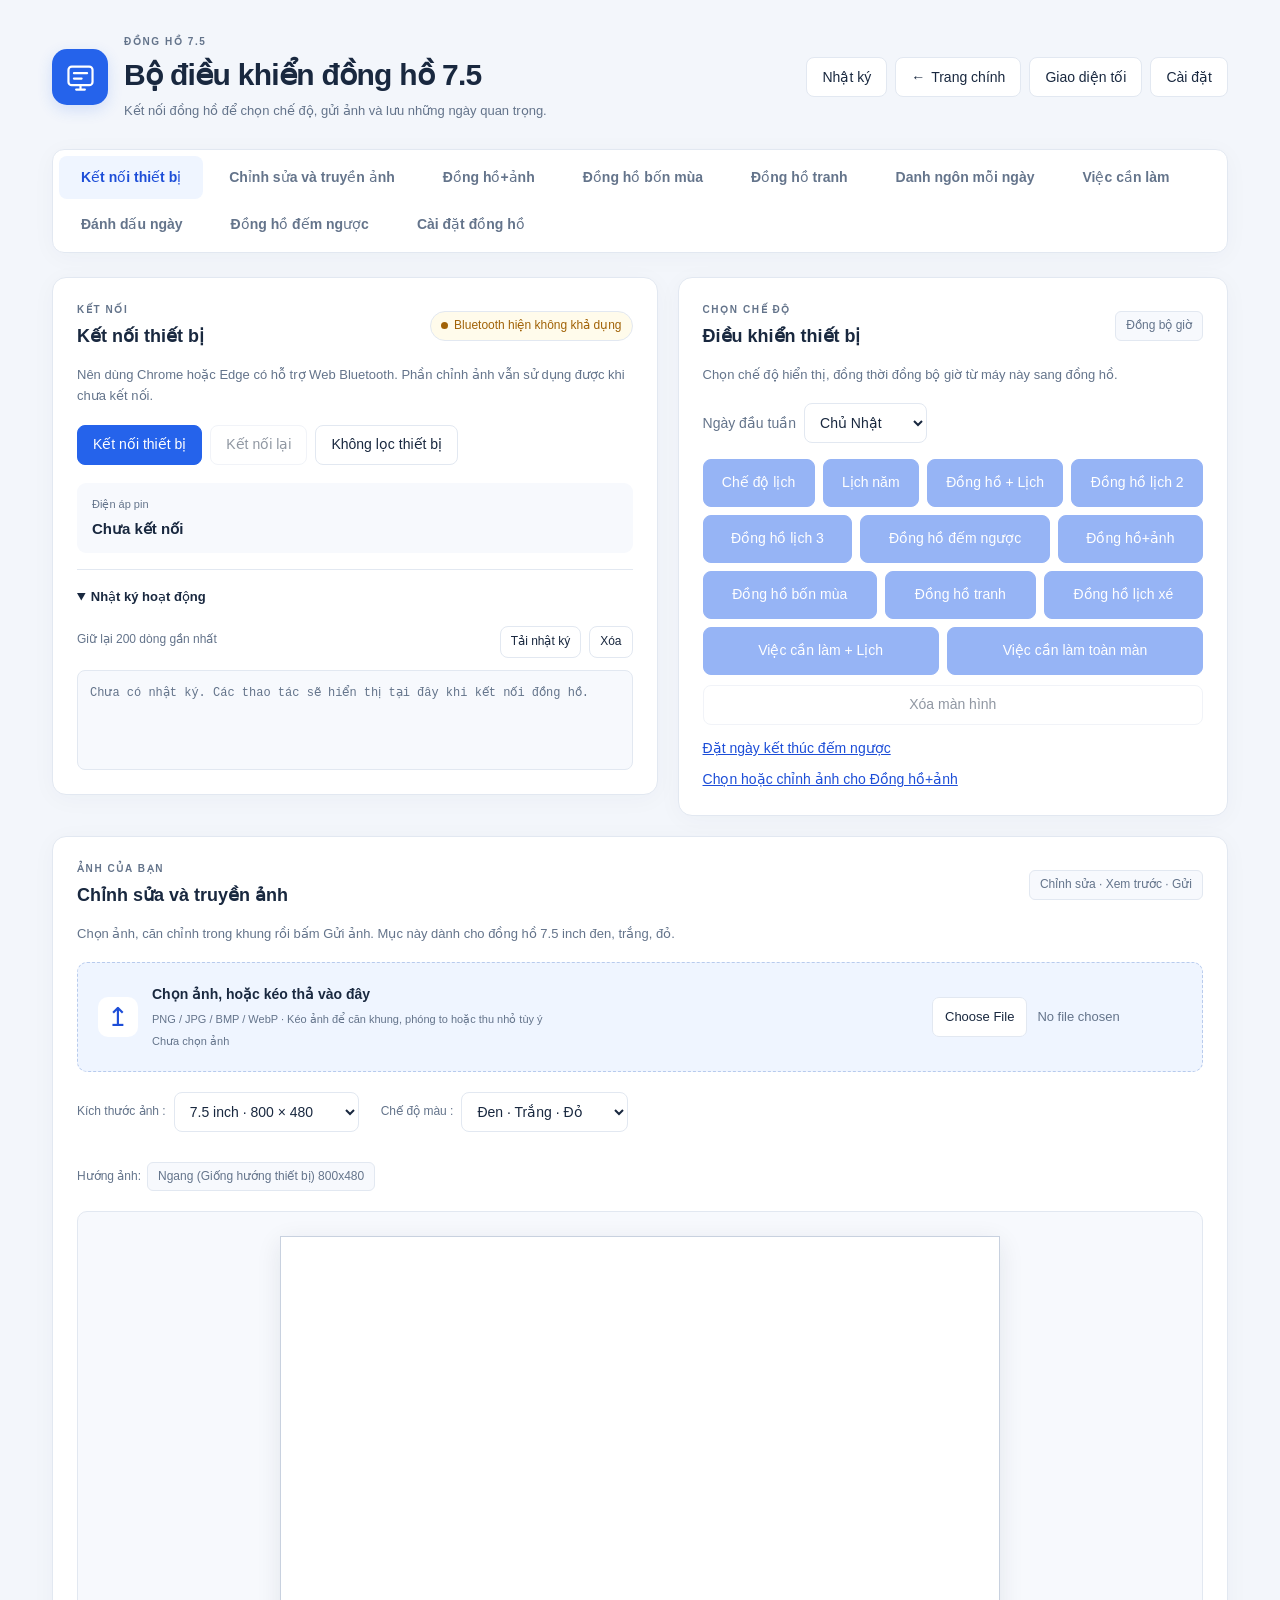
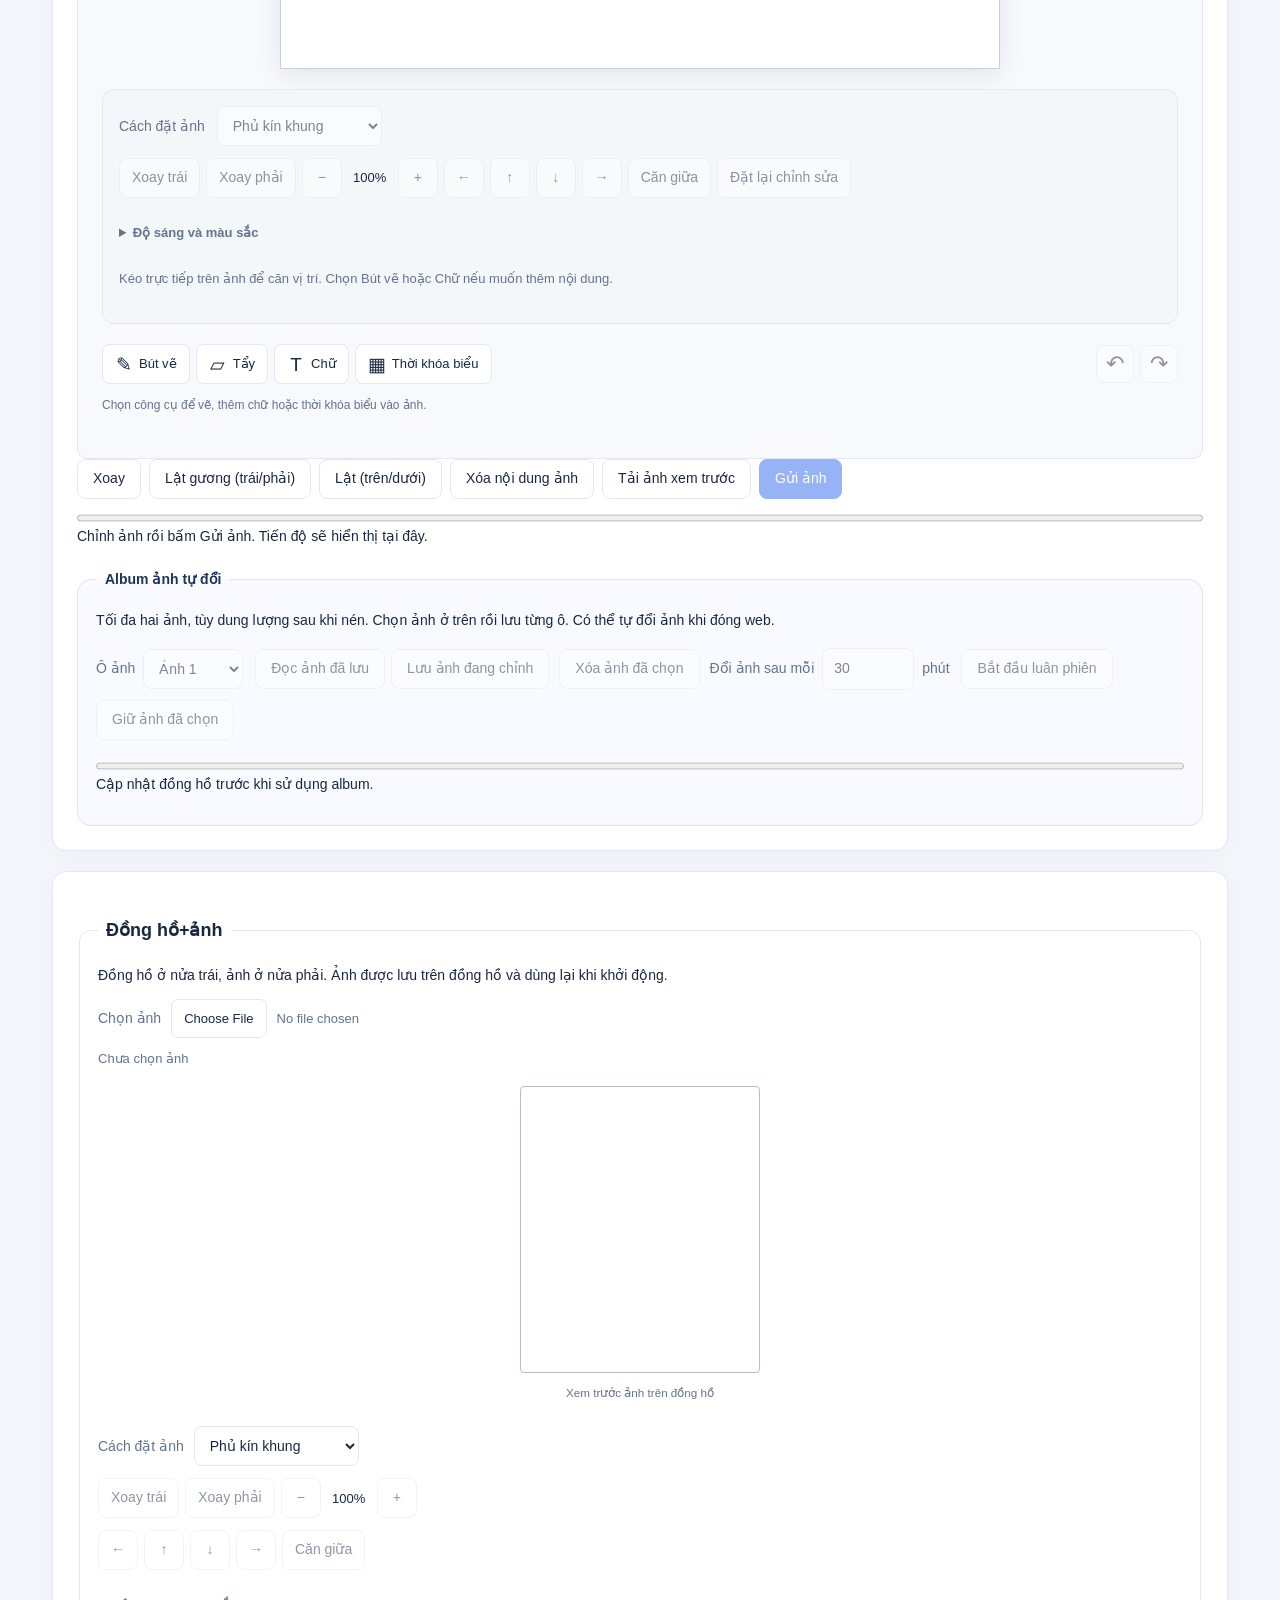
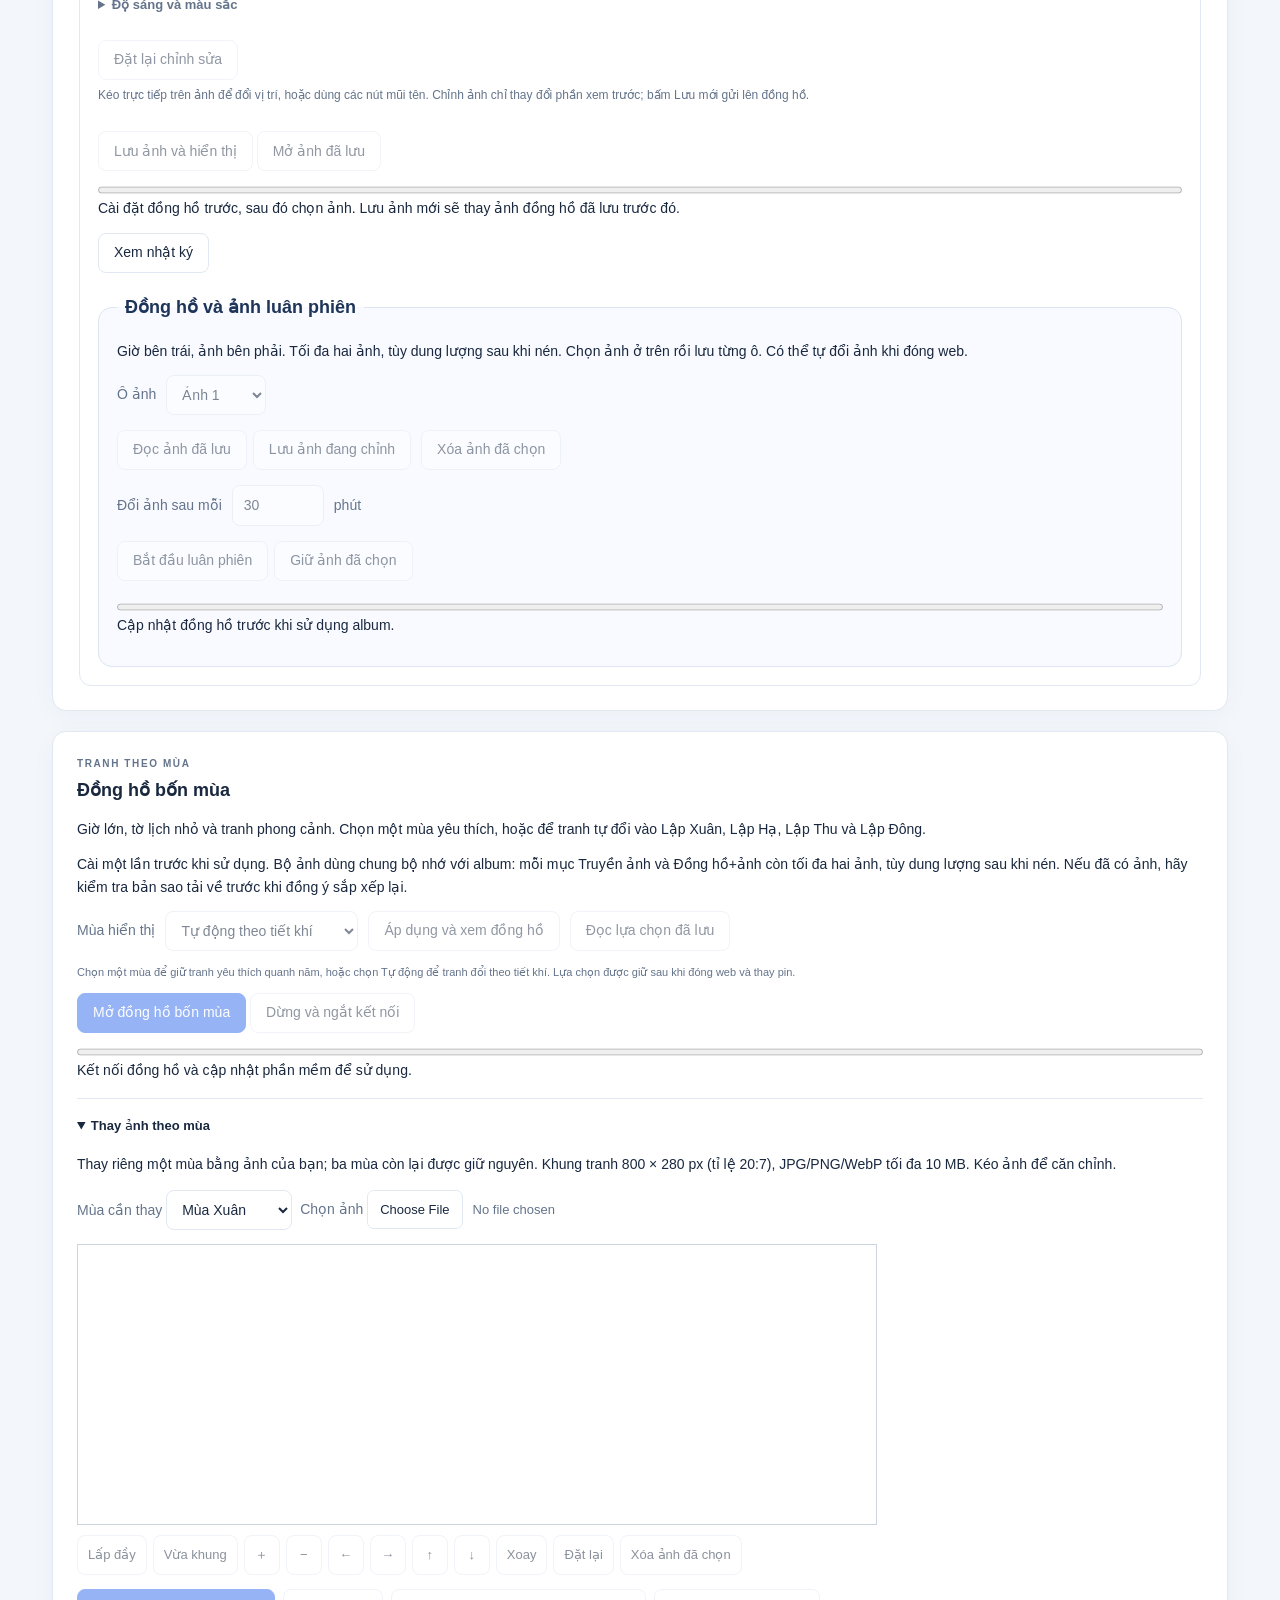
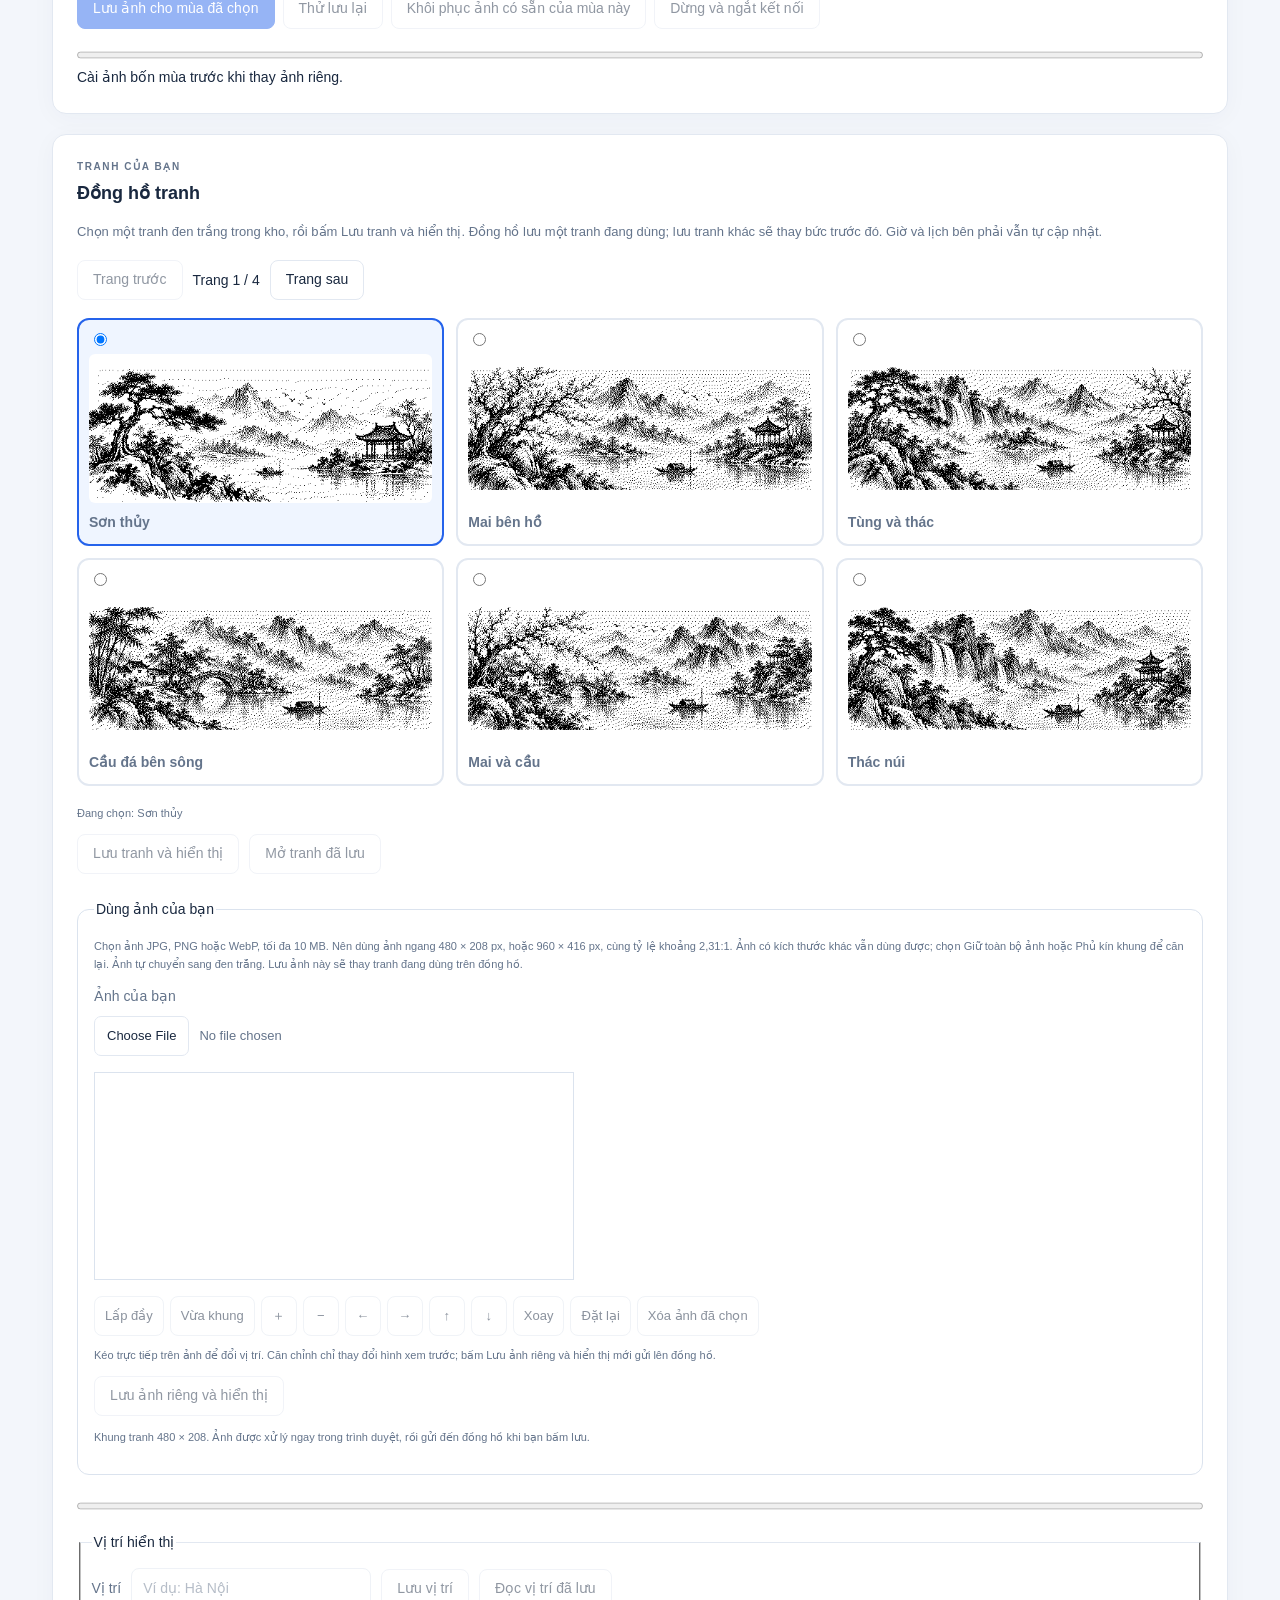
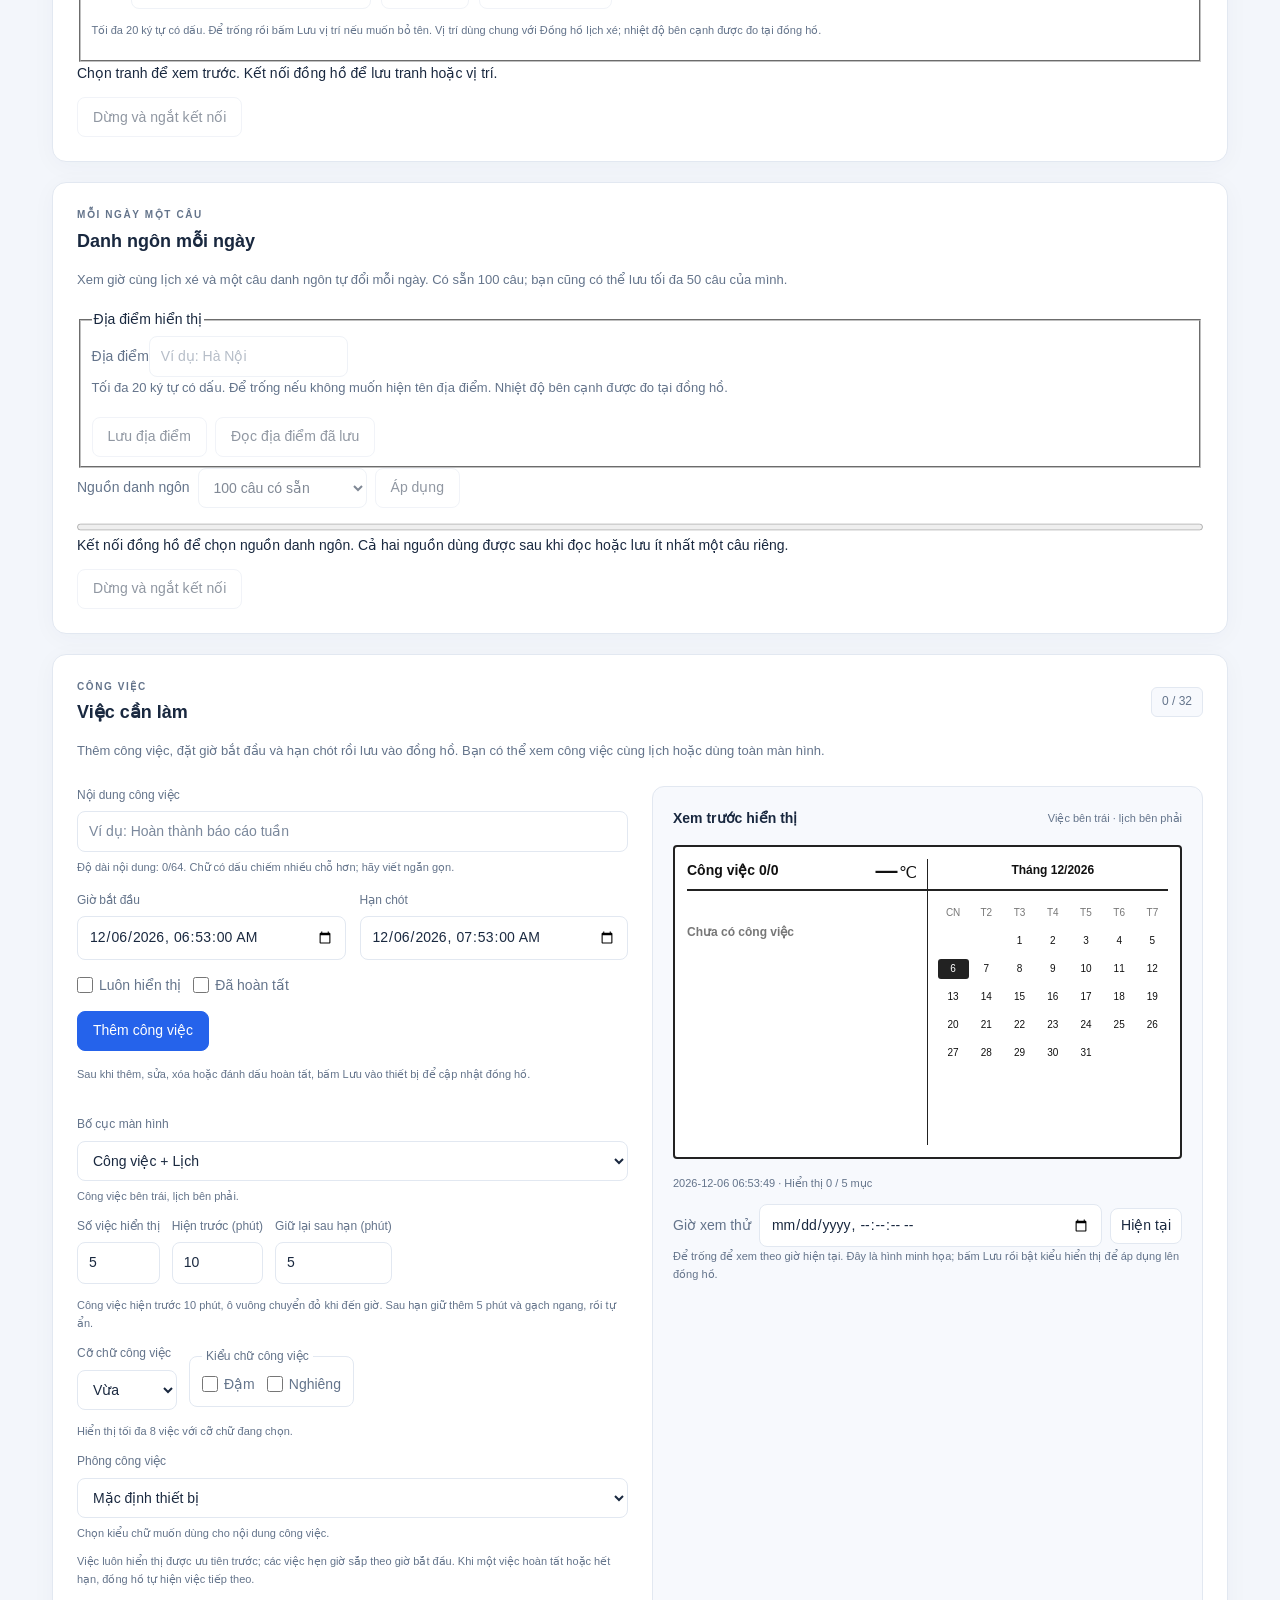
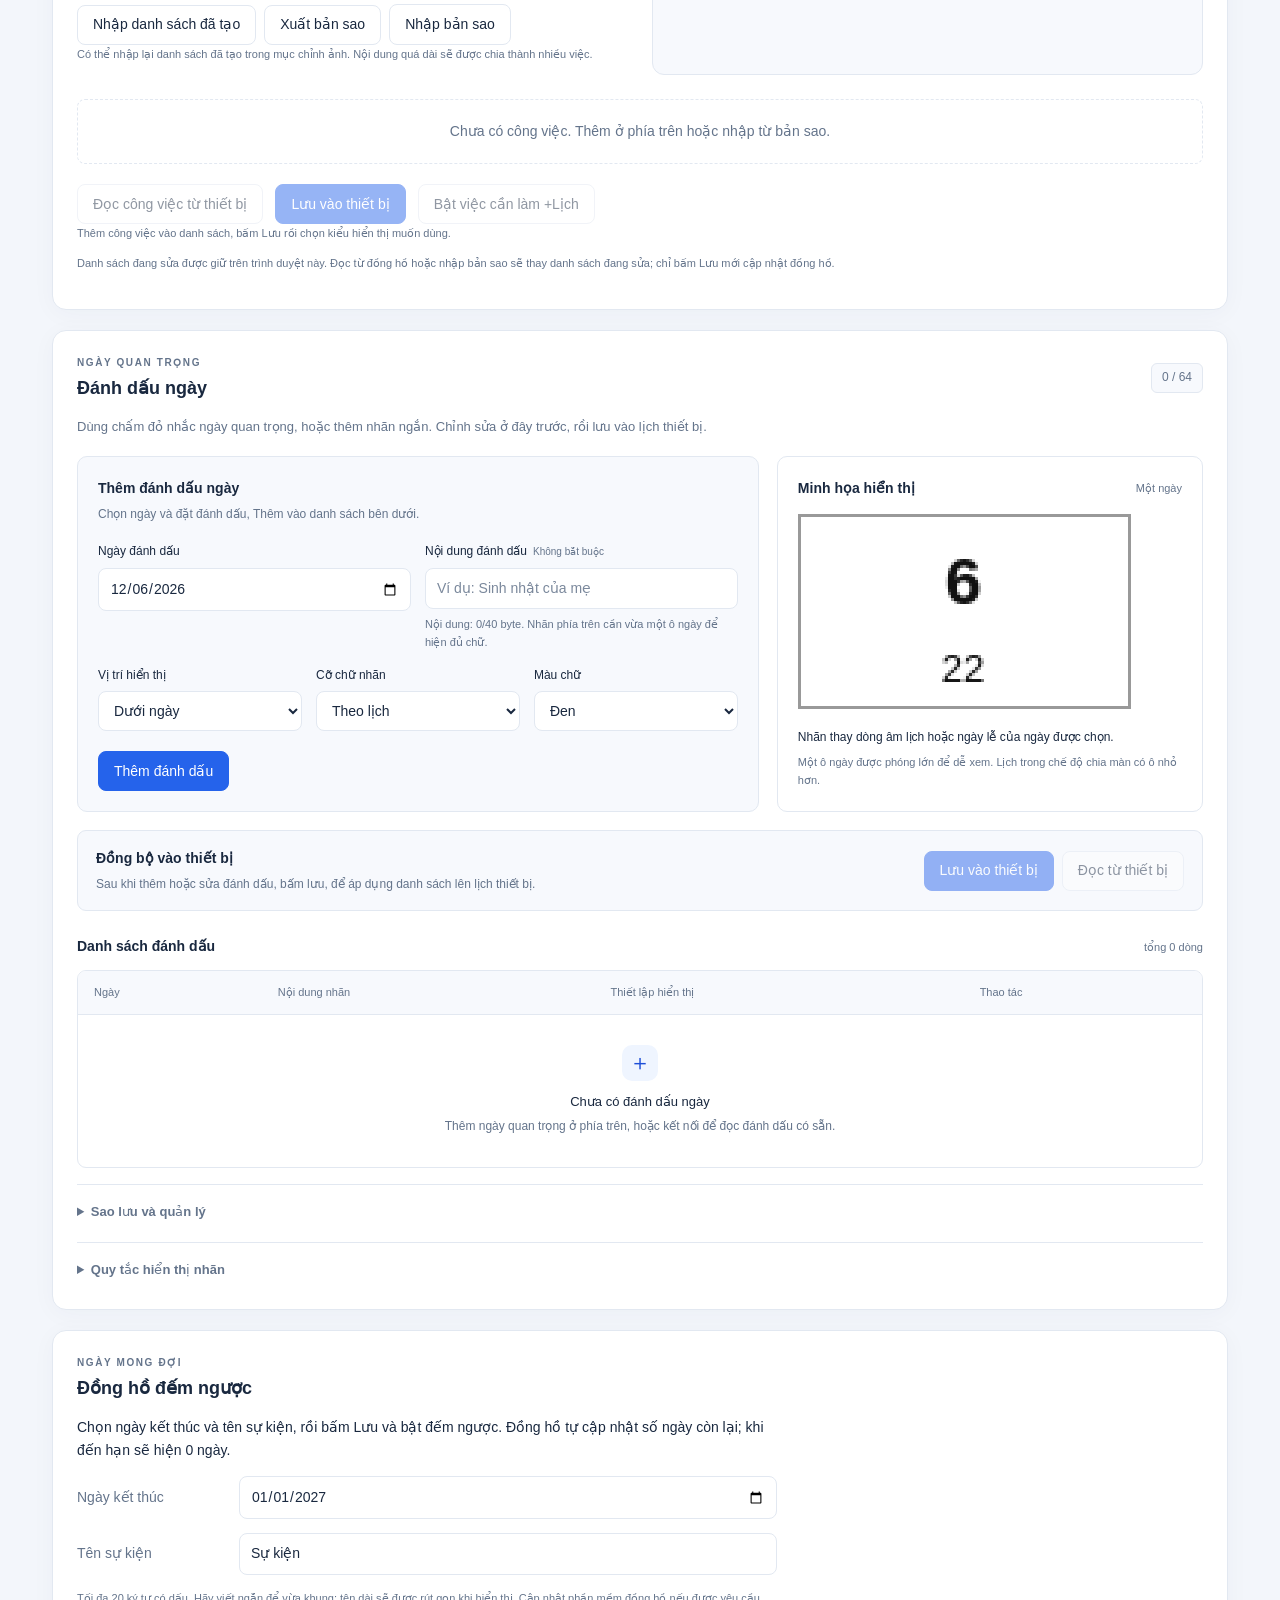
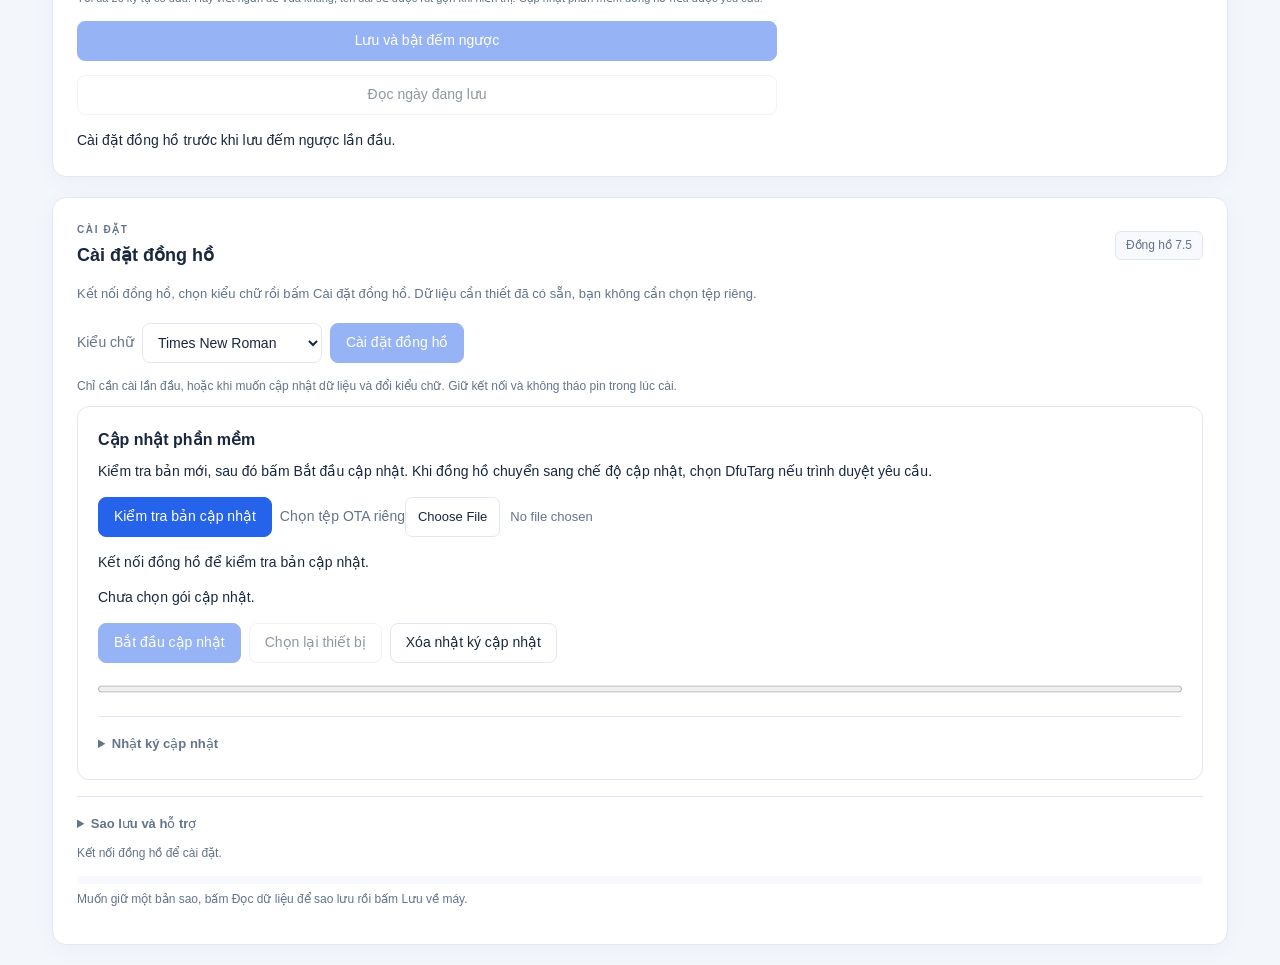
==== commit 54e8e456: "Add files via upload" ====
--- a/clock75/html/index.html
+++ b/clock75/html/index.html
@@ -8,7 +8,7 @@
 	<title>Bộ điều khiển đồng hồ 7.5</title>
 	<link rel="shortcut icon" type="image/png" href="favicon.png">
 	<meta name="theme-color" content="#2563eb">
-	<link rel="stylesheet" href="css/main.css?v=61.84">
+	<link rel="stylesheet" href="css/main.css?v=61.88.1">
 	<link rel="stylesheet" href="css/photo-clock.css?v=61.80">
 	<link rel="stylesheet" href="css/album75.css?v=5.20.1-approtect75">
 </head>
@@ -106,6 +106,7 @@
 					<button id="year75Mode" type="button" class="primary" onclick="YearCalendar75.show()" data-device-operation disabled>Lịch năm</button>
 					<button id="clockmodebutton" type="button" class="primary" onclick="syncTime(2)">Đồng hồ + Lịch </button>
 					<button id="rounded75Mode" type="button" class="primary" onclick="RoundedClock75.show()" data-device-operation disabled>Đồng hồ lịch 2</button>
+<button id="digital75Mode" type="button" class="primary" onclick="DigitalCalendar75.show()" data-device-operation disabled>Đồng hồ lịch 3</button>
 					<button id="countdown75ModeButton" type="button" class="primary" onclick="Countdown75.show()" disabled>Đồng hồ đếm ngược</button>
 					<button id="photoclockmodebutton" type="button" class="primary" onclick="PhotoClock.show()" disabled>Đồng hồ+ảnh</button>
 					<button id="season75Mode" type="button" class="primary" onclick="Season75.install()" disabled>Đồng hồ bốn mùa</button>
@@ -123,7 +124,8 @@
 				</div>
 			</div>
 			<p id="countdown75QuickStatus" class="photo-quick-status" role="status" aria-live="polite"></p>
-			<p id="rounded75Status" class="photo-quick-status" role="status" aria-live="polite"></p>
+			<p id="digital75Status" class="photo-quick-status" role="status" aria-live="polite"></p>
+<p id="rounded75Status" class="photo-quick-status" role="status" aria-live="polite"></p>
 			<p id="year75Status" class="photo-quick-status" role="status" aria-live="polite"></p>
 			<a class="photo-editor-link" href="#countdownWorkspace">Đặt ngày kết thúc đếm ngược</a>
 			<p id="photoClockQuickStatus" class="photo-quick-status" role="status" aria-live="polite"></p>
@@ -579,34 +581,34 @@
 	<script type="text/javascript" src="js/calendar_annotations.js?v=original-vi-5.9-public"></script>
 	<script type="text/javascript" src="js/resource_store.js?v=61.74.1-approtect75"></script>
 	<script src="js/resource_archive.js?v=20261004a"></script>
-	<script type="text/javascript" src="js/resource_builder.js?v=61.84"></script>
+	<script type="text/javascript" src="js/resource_builder.js?v=61.88.1"></script>
 	<script src="js/font_builder.js?v=original-vi-5.2-font20"></script>
-	<script src="js/font_sync.js?v=61.84"></script>
+	<script src="js/font_sync.js?v=61.88.1"></script>
 	<script src="js/todo_sync.js?v=20261005h"></script>
-	<script src="resources/bundled-projects.js?v=61.84"></script>
+	<script src="resources/bundled-projects.js?v=61.88.1"></script>
 	<script type="text/javascript" src="js/resource_installer.js?v=61.76.1-boot-fix"></script>
 	<script src="js/todo_calendar.js?v=original-vi-5.9.6"></script>
 	<script type="text/javascript" src="js/resource_editor.js?v=original-vi-5.3-countdown"></script>
-	<script src="js/clock_setup.js?v=61.84"></script>
+	<script src="js/clock_setup.js?v=61.88.1"></script>
 	<script src="js/countdown75.js?v=61.75-custom-art-vi"></script>
 	<script src="../../clock-image-processing.js?v=5.9.7"></script>
 	<script src="js/photo_editor.js?v=original-vi-5.9.7"></script>
-	<script src="js/photo_clock.js?v=61.84"></script>
+	<script src="js/photo_clock.js?v=61.88.1"></script>
 	<script type="text/javascript" src="js/console_ui.js?v=5.20.1c-approtect75"></script>
 	<script src="js/image_transfer_ui.js?v=5.9.6"></script>
-	<script type="text/javascript" src="js/main.js?v=61.84-61.84"></script>
+	<script type="text/javascript" src="js/main.js?v=61.88.1-61.88.1"></script>
 	<script src="js/image75_editor.js?v=original-vi-5.9.6"></script>
 	<script src="js/photo_codec75.js?v=original-vi-5.11"></script>
-	<script src="js/album75.js?v=61.84"></script>
-	<script src="js/year_calendar75.js?v=61.84"></script>
-<script src="js/quote75.js?v=61.84"></script>
+	<script src="js/album75.js?v=61.88.1"></script>
+	<script src="js/year_calendar75.js?v=61.88.1"></script>
+<script src="js/quote75.js?v=61.88.1"></script>
 <script src="resources/art-landscape-data.js?v=5.17"></script>
 <script src="resources/art-gallery-data.js?v=61.75"></script>
-<script src="js/art_clock75.js?v=61.84"></script>
- <script src="js/art_upload75.js?v=61.84"></script>
+<script src="js/art_clock75.js?v=61.88.1"></script>
+ <script src="js/art_upload75.js?v=61.88.1"></script>
 <script src="resources/season-data.js?v=5.20.1-approtect75"></script>
-<script src="js/season75.js?v=61.84"></script><script src="js/season_upload75.js?v=61.84"></script><script src="js/annotation_layout75.js?v=61.84"></script>
-<script src="js/rounded_clock75.js?v=61.84"></script>
-<script src="../../jszip.min.js?v=61.84"></script><script src="../../crc32.min.js?v=61.84"></script><script src="../../secure-dfu.js?v=61.84"></script><script src="../../secure-dfu-package.js?v=61.84"></script><script src="../../ota-verifier.js?v=61.84"></script><script src="../../ota-dual-update.js?v=61.84"></script><script src="../../ota-original75.js?v=61.84"></script><script src="js/software75.js?v=61.84"></script></body>
+<script src="js/season75.js?v=61.88.1"></script><script src="js/season_upload75.js?v=61.88.1"></script><script src="js/annotation_layout75.js?v=61.88.1"></script>
+<script src="js/rounded_clock75.js?v=61.88.1"></script>
+<script src="../../jszip.min.js?v=61.88.1"></script><script src="../../crc32.min.js?v=61.88.1"></script><script src="../../secure-dfu.js?v=61.88.1"></script><script src="../../secure-dfu-package.js?v=61.88.1"></script><script src="../../ota-verifier.js?v=61.88.1"></script><script src="../../ota-dual-update.js?v=61.88.1"></script><script src="../../ota-original75.js?v=61.88.1"></script><script src="js/software75.js?v=61.88.1"></script></body>
 
 </html>
